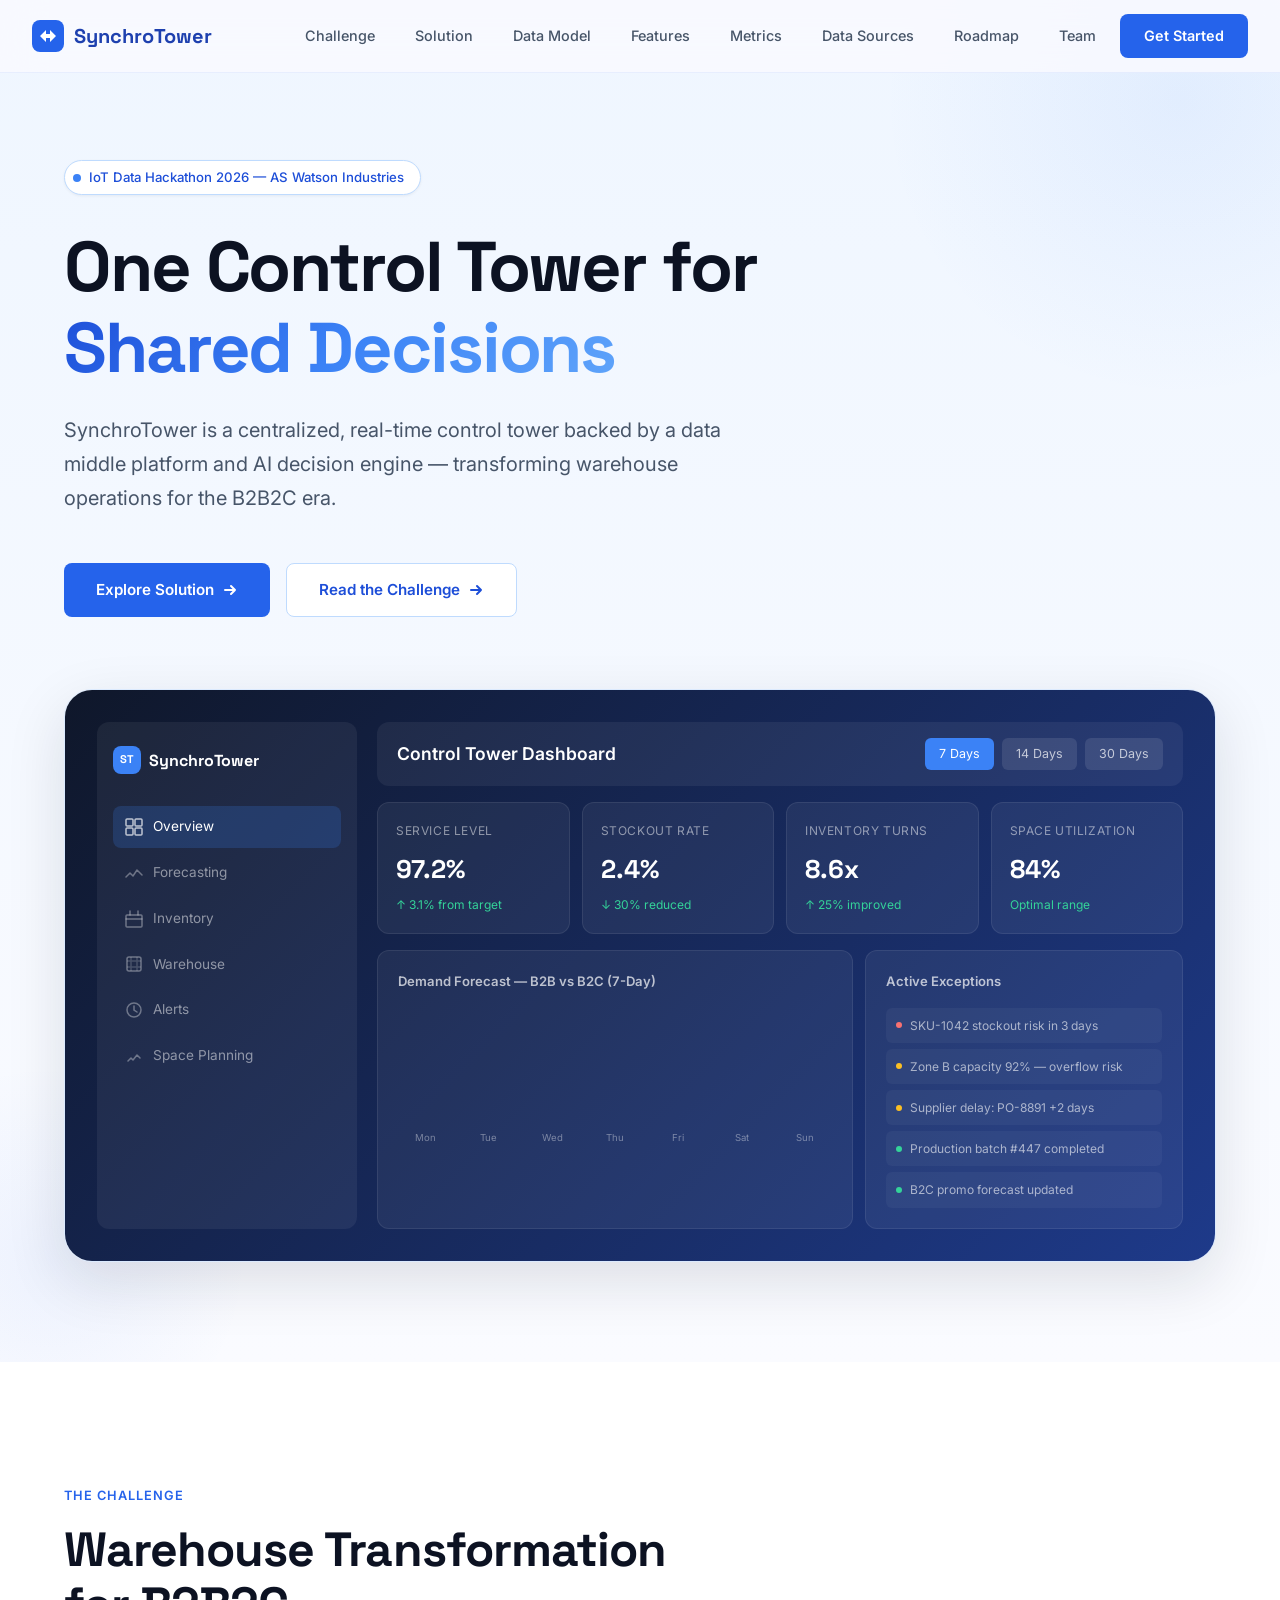
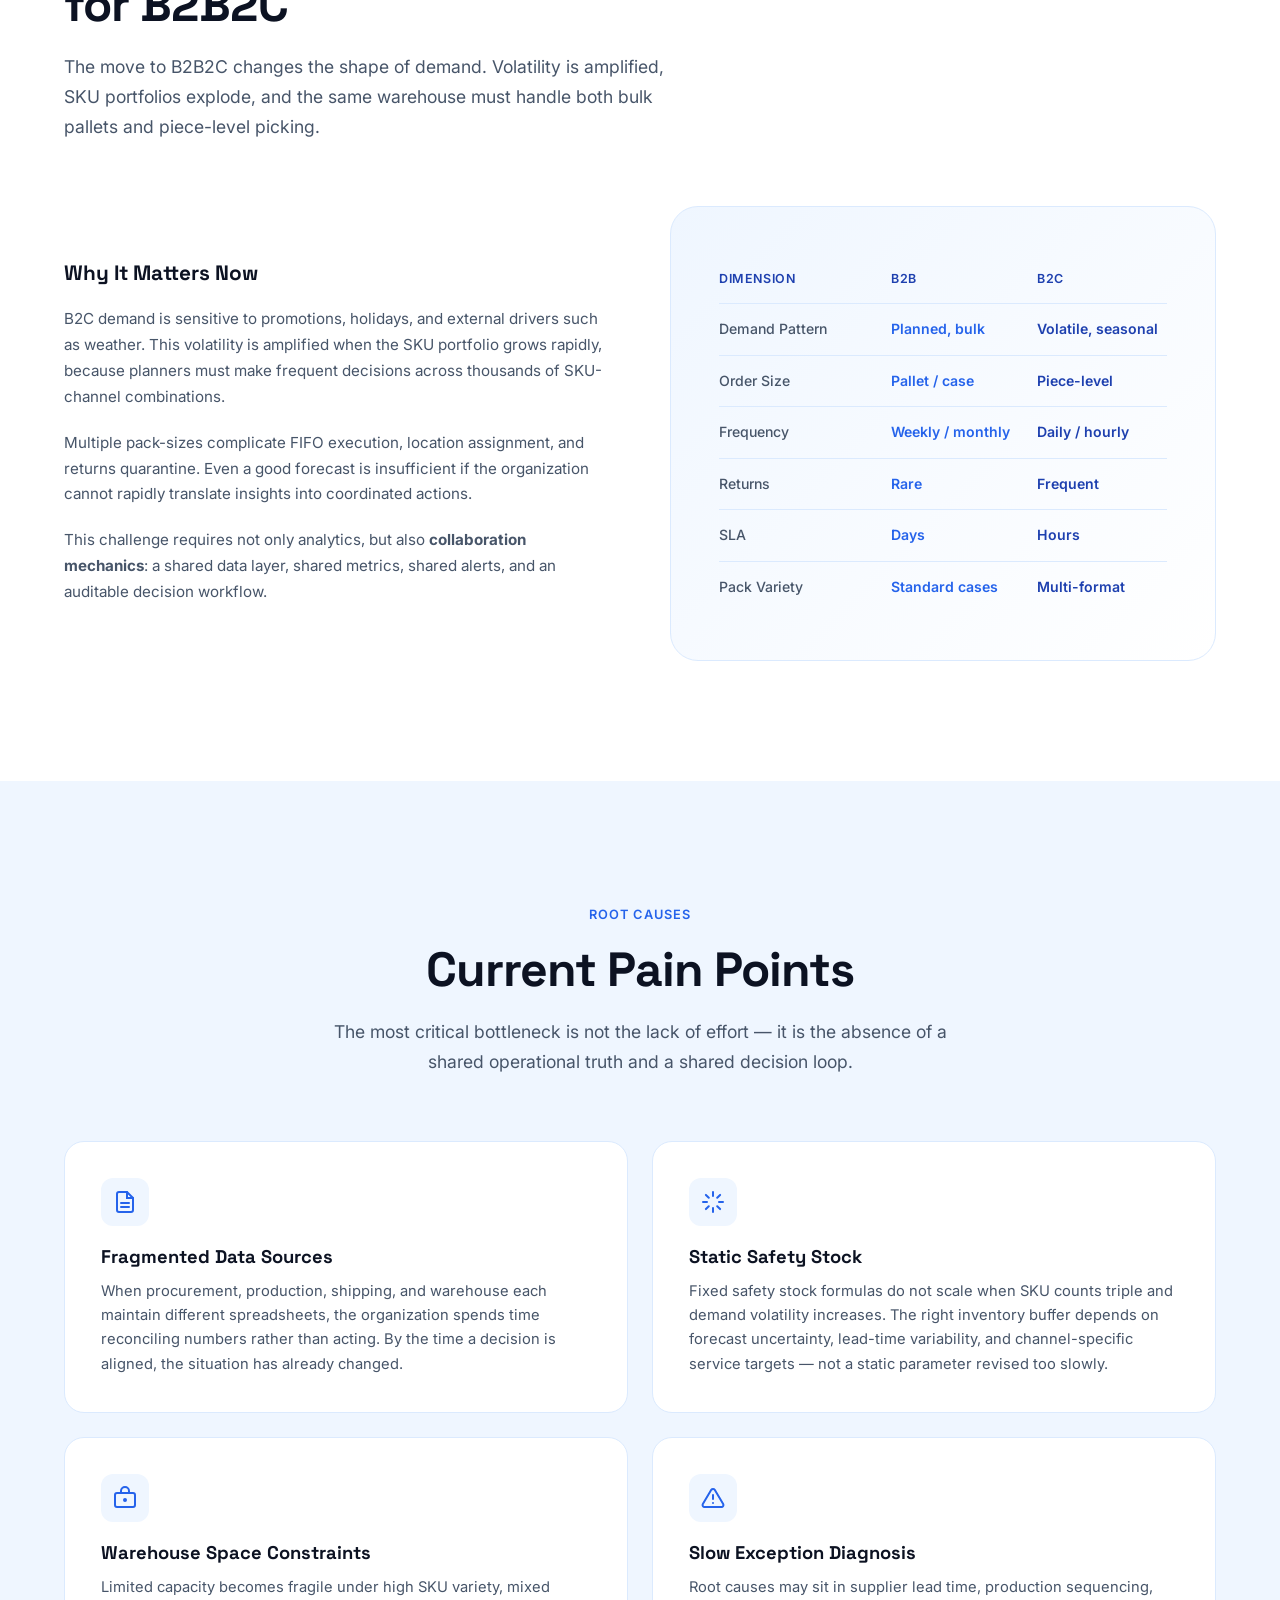
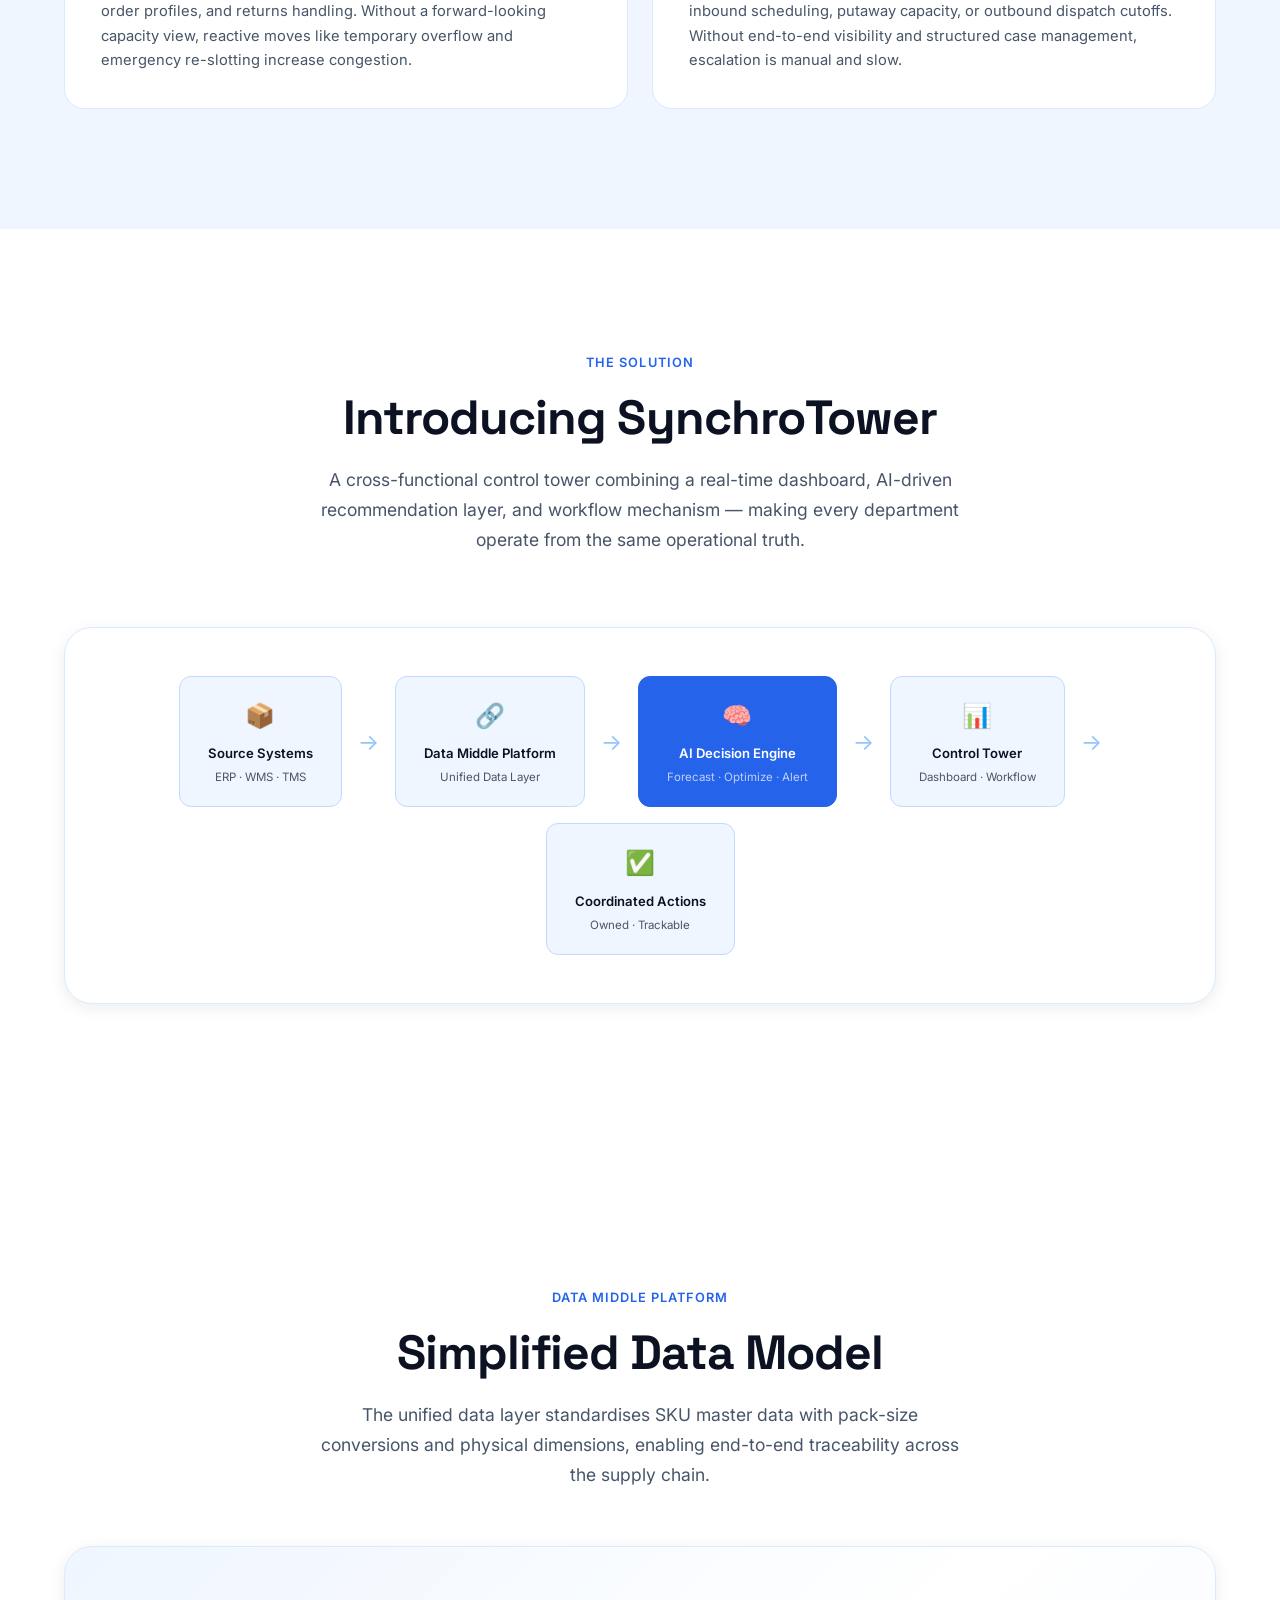
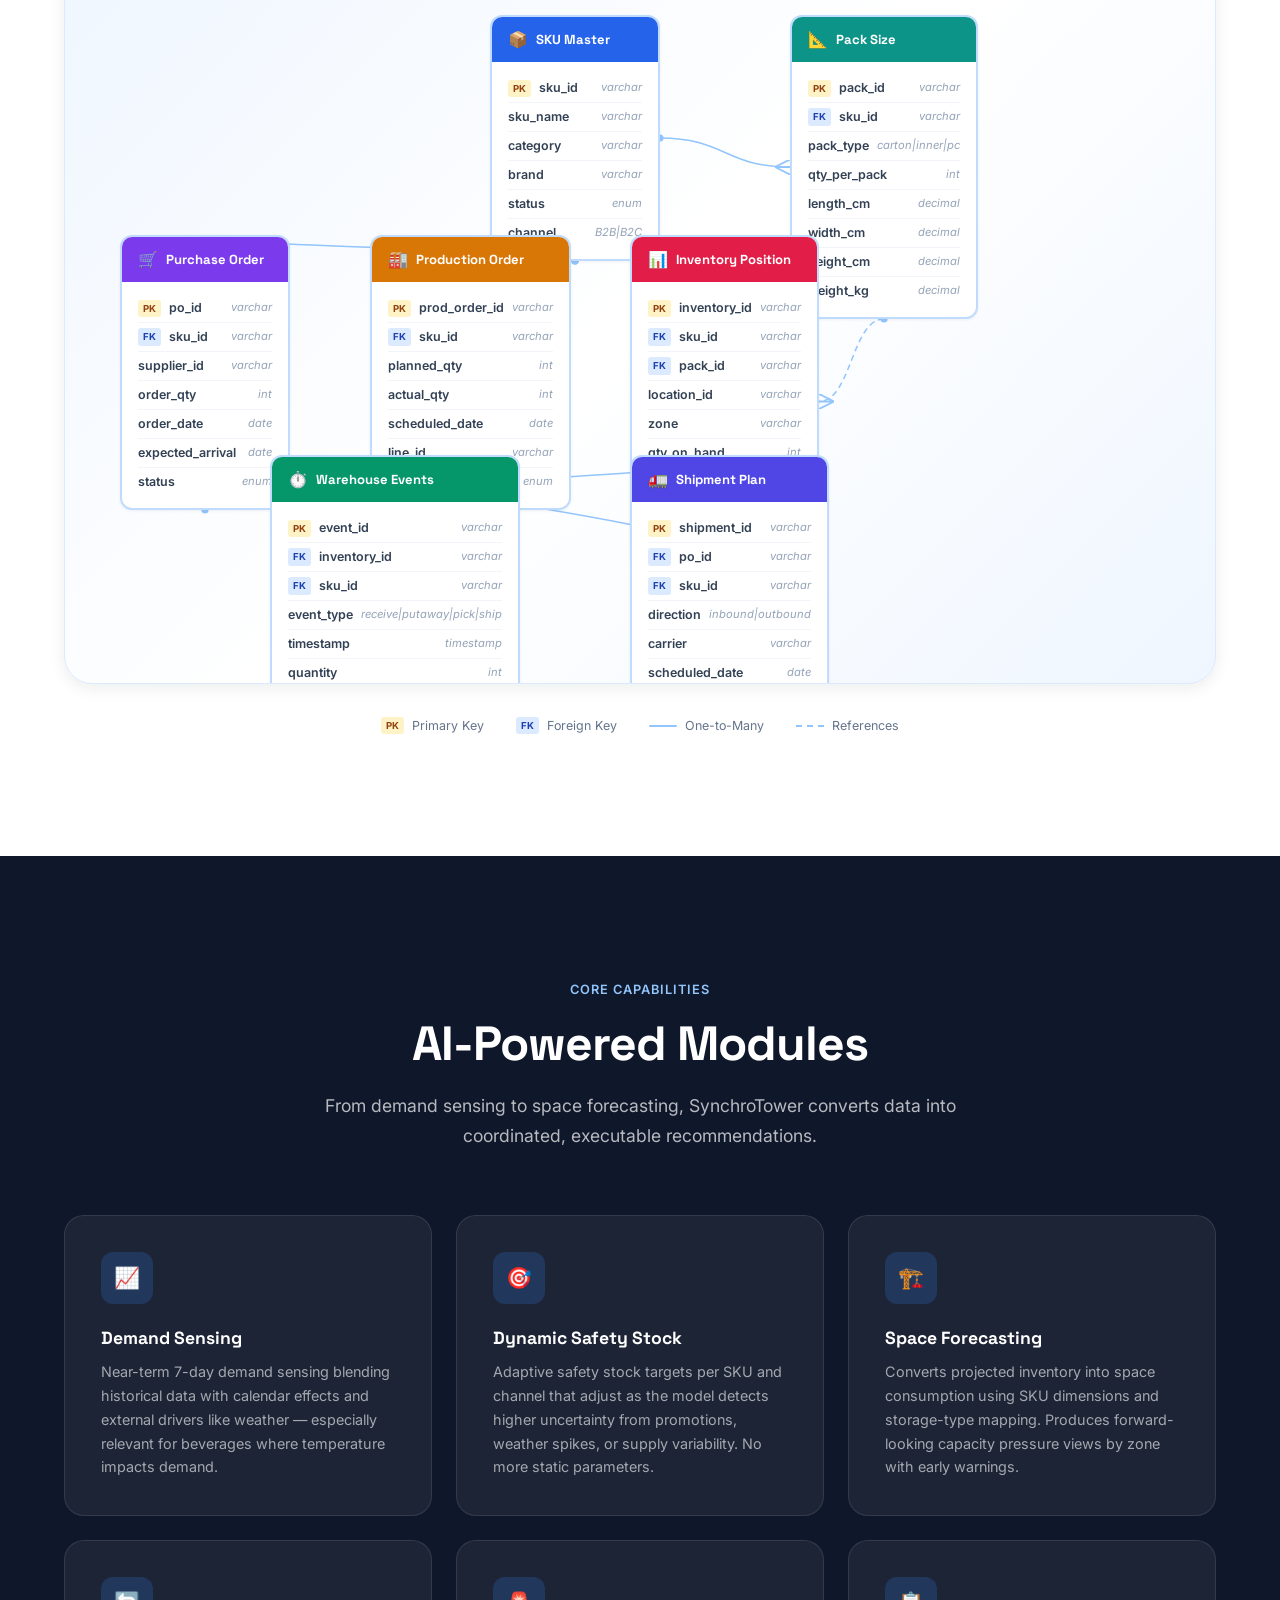
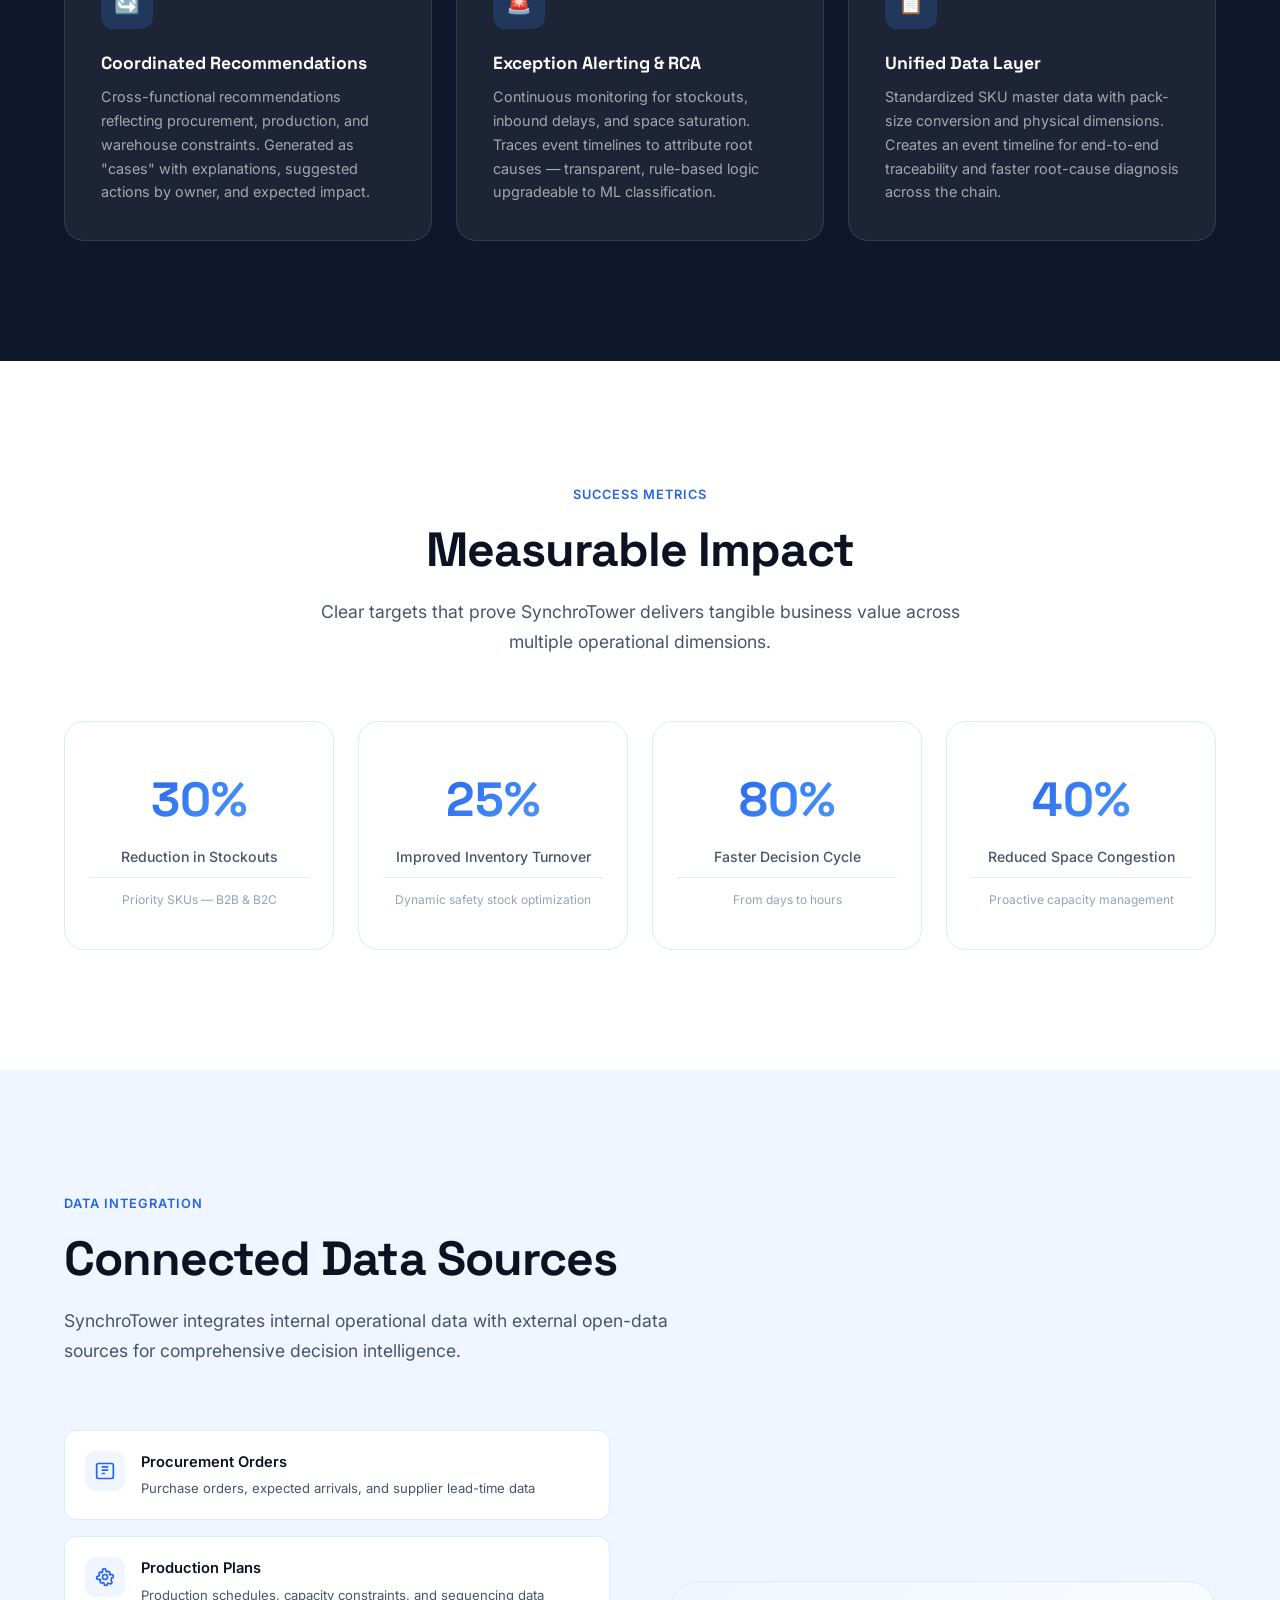
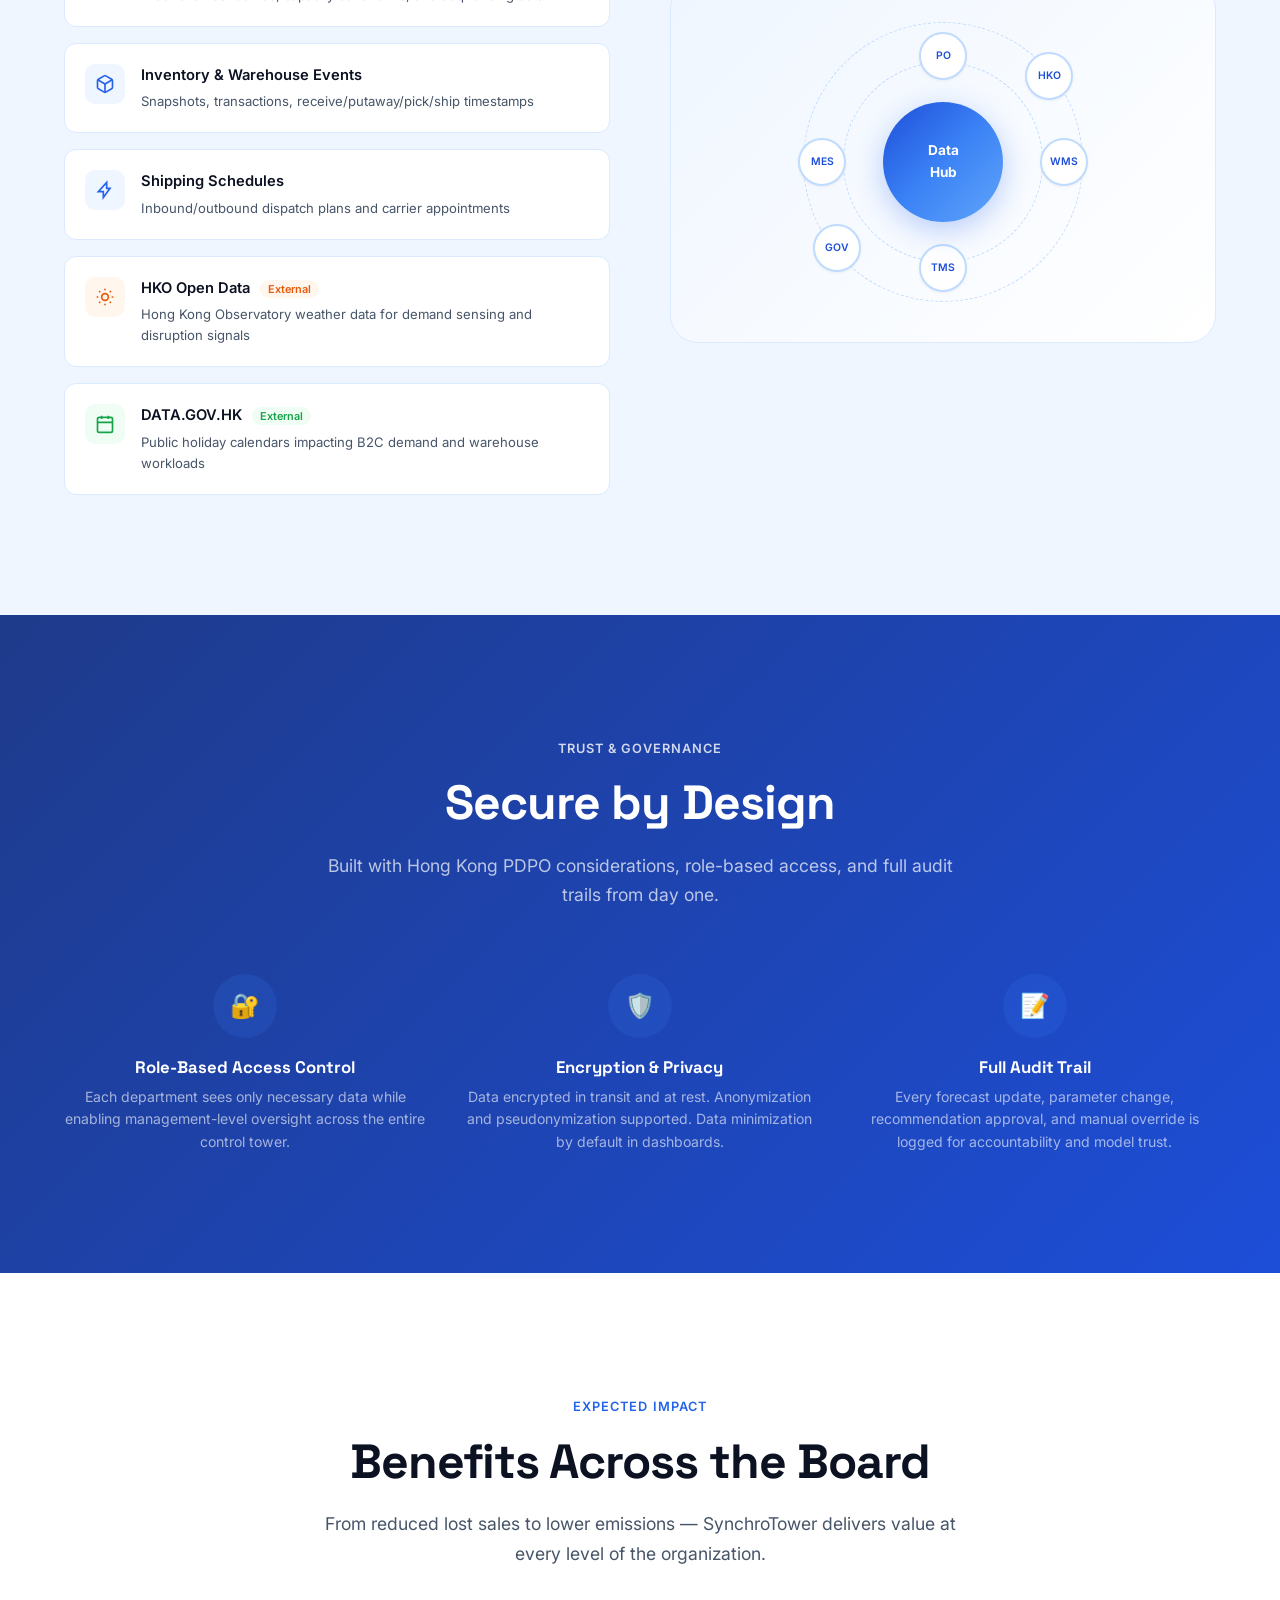
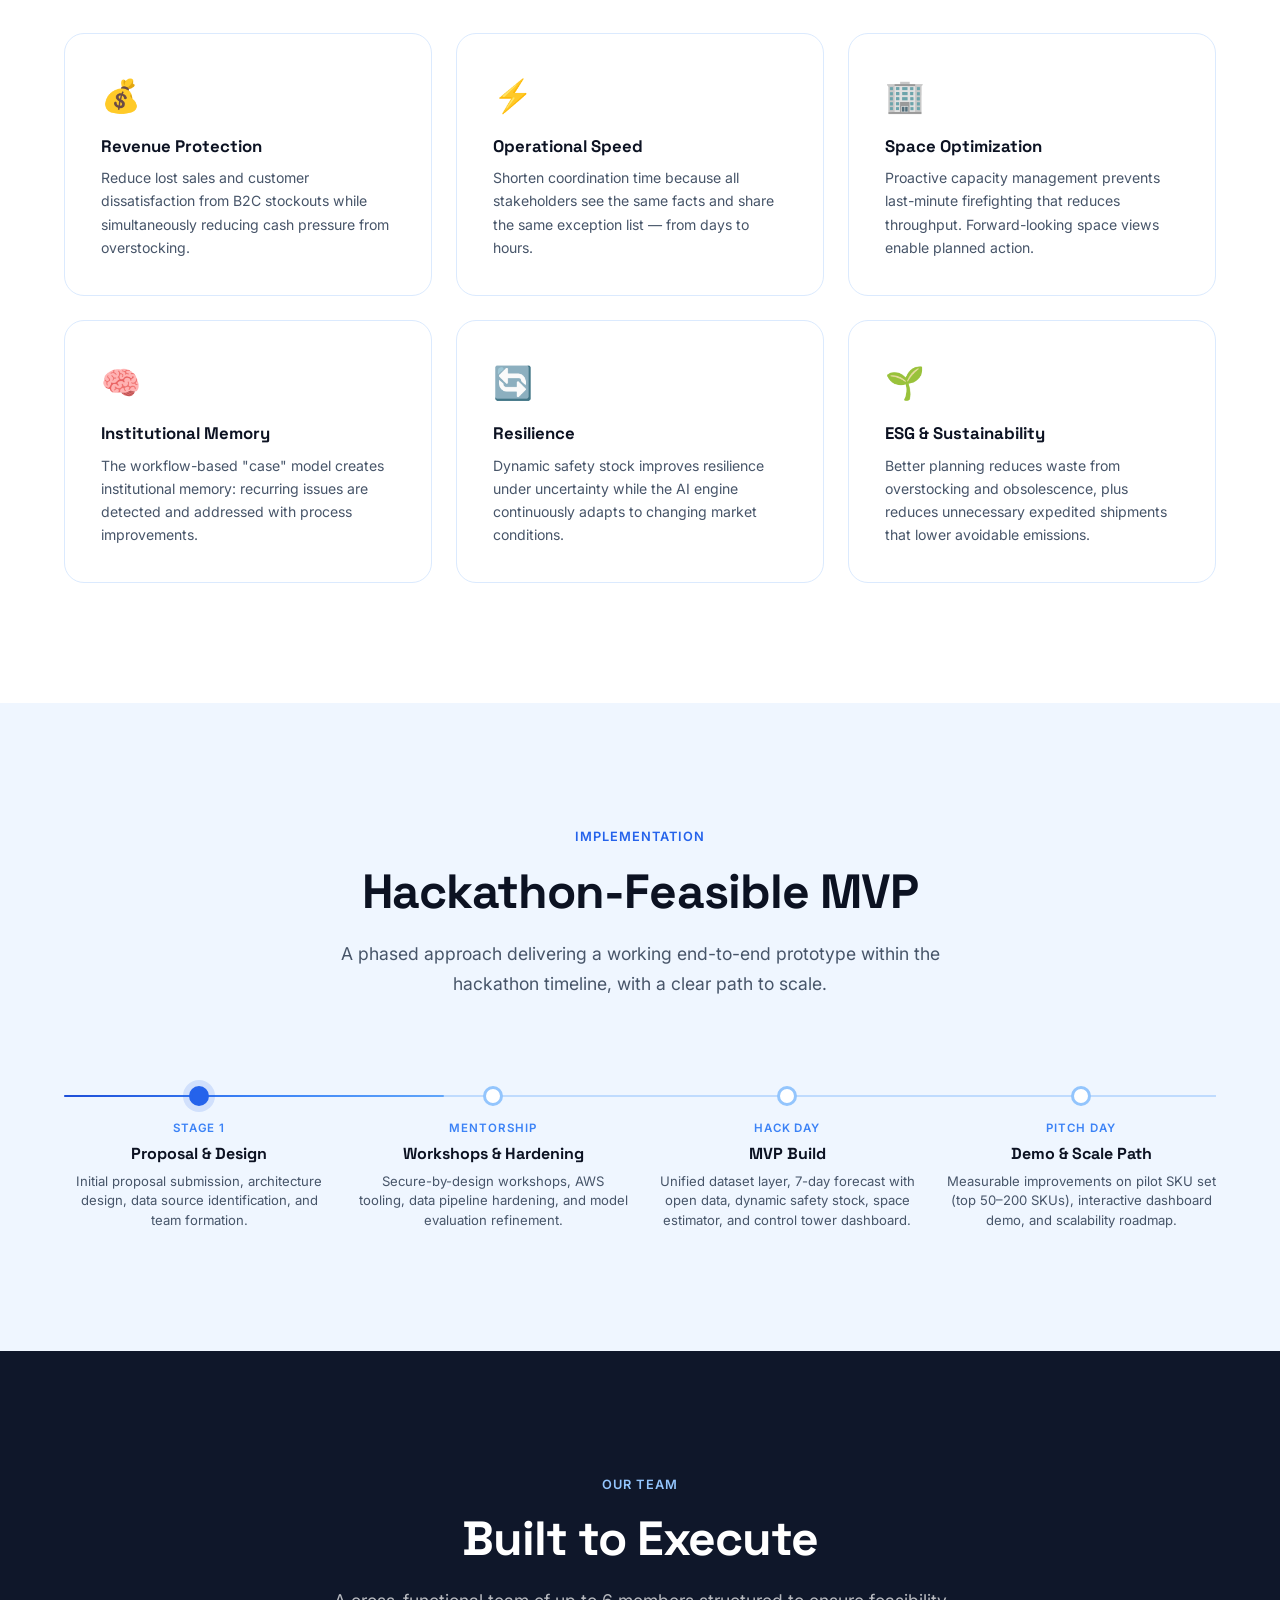
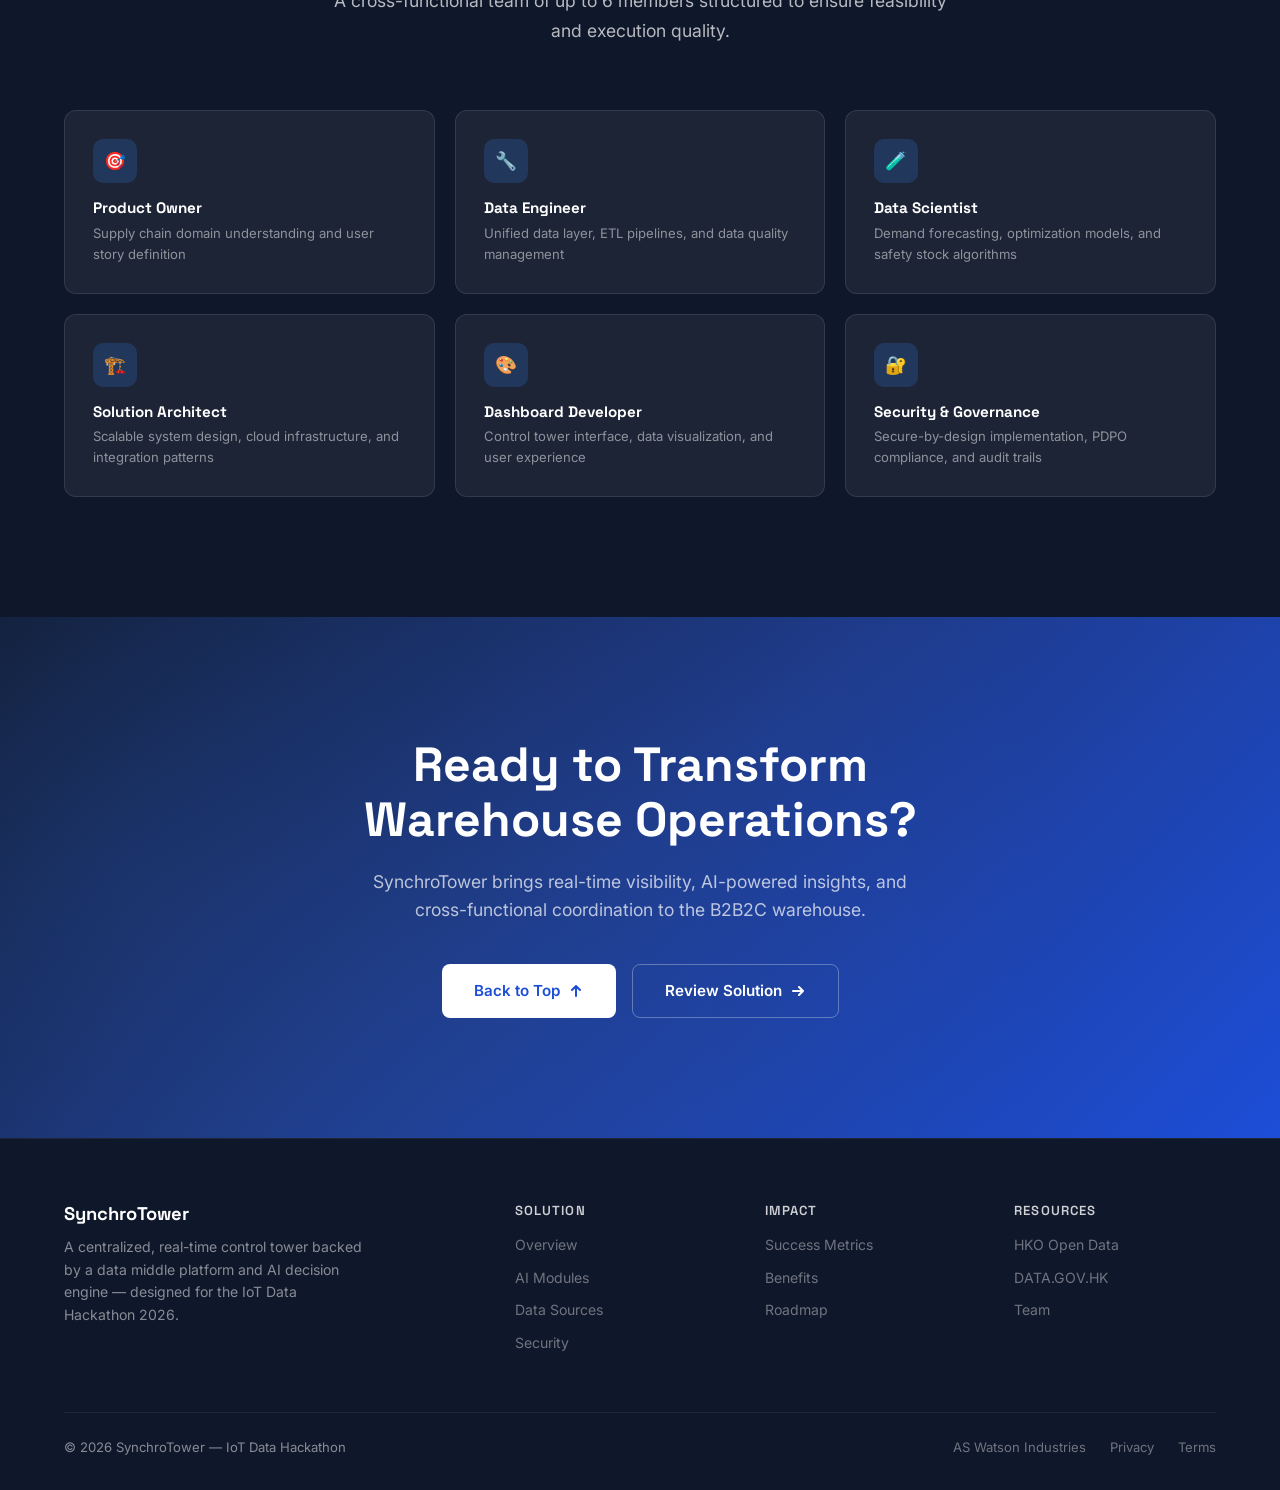
==== index.html @ d6e02dc0 "first commit" ====
<!DOCTYPE html>
<html lang="en">
<head>
  <meta charset="UTF-8">
  <meta name="viewport" content="width=device-width, initial-scale=1.0">
  <title>SynchroTower — Cross-Functional Smart Control Tower</title>
  <link rel="preconnect" href="https://fonts.googleapis.com">
  <link rel="preconnect" href="https://fonts.gstatic.com" crossorigin>
  <link href="https://fonts.googleapis.com/css2?family=Inter:wght@300;400;500;600;700;800&family=Space+Grotesk:wght@400;500;600;700&display=swap" rel="stylesheet">
  <style>
    /* ===== RESET & BASE ===== */
    *, *::before, *::after { margin: 0; padding: 0; box-sizing: border-box; }
    
    :root {
      --blue-50: #eff6ff;
      --blue-100: #dbeafe;
      --blue-200: #bfdbfe;
      --blue-300: #93c5fd;
      --blue-400: #60a5fa;
      --blue-500: #3b82f6;
      --blue-600: #2563eb;
      --blue-700: #1d4ed8;
      --blue-800: #1e40af;
      --blue-900: #1e3a8a;
      --blue-950: #0f1d3d;
      --slate-50: #f8fafc;
      --slate-100: #f1f5f9;
      --slate-200: #e2e8f0;
      --slate-300: #cbd5e1;
      --slate-400: #94a3b8;
      --slate-500: #64748b;
      --slate-600: #475569;
      --slate-700: #334155;
      --slate-800: #1e293b;
      --slate-900: #0f172a;
      --white: #ffffff;
      --bg-primary: #fafbff;
      --text-primary: #0c1222;
      --text-secondary: #475569;
      --gradient-blue: linear-gradient(135deg, #1d4ed8, #3b82f6, #60a5fa);
      --gradient-dark: linear-gradient(135deg, #0f172a, #1e3a8a);
      --radius-sm: 8px;
      --radius-md: 12px;
      --radius-lg: 20px;
      --radius-xl: 28px;
      --shadow-sm: 0 1px 3px rgba(15, 23, 42, 0.06);
      --shadow-md: 0 4px 16px rgba(15, 23, 42, 0.08);
      --shadow-lg: 0 12px 40px rgba(15, 23, 42, 0.1);
      --shadow-xl: 0 20px 60px rgba(15, 23, 42, 0.12);
      --shadow-blue: 0 8px 30px rgba(37, 99, 235, 0.15);
    }

    html { scroll-behavior: smooth; font-size: 16px; }
    body {
      font-family: 'Inter', -apple-system, BlinkMacSystemFont, sans-serif;
      background: var(--bg-primary);
      color: var(--text-primary);
      line-height: 1.6;
      overflow-x: hidden;
      -webkit-font-smoothing: antialiased;
    }

    h1, h2, h3, h4, h5 { font-family: 'Space Grotesk', 'Inter', sans-serif; line-height: 1.15; }
    a { text-decoration: none; color: inherit; }
    img { max-width: 100%; display: block; }

    .container { max-width: 1200px; margin: 0 auto; padding: 0 24px; }
    .container-wide { max-width: 1400px; margin: 0 auto; padding: 0 24px; }

    /* ===== NAVBAR ===== */
    .navbar {
      position: fixed; top: 0; left: 0; right: 0; z-index: 1000;
      background: rgba(250, 251, 255, 0.8);
      backdrop-filter: blur(20px);
      -webkit-backdrop-filter: blur(20px);
      border-bottom: 1px solid rgba(37, 99, 235, 0.08);
      transition: all 0.3s ease;
    }
    .navbar.scrolled {
      background: rgba(250, 251, 255, 0.95);
      box-shadow: 0 1px 12px rgba(15, 23, 42, 0.06);
    }
    .navbar-inner {
      display: flex; align-items: center; justify-content: space-between;
      height: 72px; max-width: 1400px; margin: 0 auto; padding: 0 32px;
    }
    .nav-logo {
      display: flex; align-items: center; gap: 10px;
      font-family: 'Space Grotesk', sans-serif; font-weight: 700; font-size: 1.25rem;
      color: var(--blue-800);
    }
    .nav-logo svg { width: 32px; height: 32px; }
    .nav-links { display: flex; gap: 8px; align-items: center; }
    .nav-links a {
      padding: 8px 16px; border-radius: var(--radius-sm);
      font-size: 0.9rem; font-weight: 500; color: var(--slate-600);
      transition: all 0.2s ease;
    }
    .nav-links a:hover { color: var(--blue-700); background: var(--blue-50); }
    .nav-cta {
      background: var(--blue-600) !important; color: var(--white) !important;
      padding: 10px 24px !important; border-radius: var(--radius-sm) !important;
      font-weight: 600 !important; transition: all 0.2s ease !important;
    }
    .nav-cta:hover { background: var(--blue-700) !important; transform: translateY(-1px); box-shadow: var(--shadow-blue); }

    .mobile-menu-btn { display: none; background: none; border: none; cursor: pointer; padding: 8px; }
    .mobile-menu-btn span { display: block; width: 24px; height: 2px; background: var(--slate-700); margin: 5px 0; transition: all 0.3s; border-radius: 2px; }

    /* ===== HERO ===== */
    .hero {
      padding: 160px 0 100px;
      position: relative;
      overflow: hidden;
      background: linear-gradient(180deg, var(--blue-50) 0%, var(--bg-primary) 100%);
    }
    .hero::before {
      content: '';
      position: absolute; top: -200px; right: -200px;
      width: 600px; height: 600px;
      background: radial-gradient(circle, rgba(59, 130, 246, 0.08) 0%, transparent 70%);
      border-radius: 50%;
    }
    .hero::after {
      content: '';
      position: absolute; bottom: -100px; left: -150px;
      width: 400px; height: 400px;
      background: radial-gradient(circle, rgba(37, 99, 235, 0.06) 0%, transparent 70%);
      border-radius: 50%;
    }
    .hero .container { position: relative; z-index: 1; }
    .hero-badge {
      display: inline-flex; align-items: center; gap: 8px;
      background: var(--white); border: 1px solid var(--blue-200);
      padding: 6px 16px 6px 8px; border-radius: 100px;
      font-size: 0.825rem; font-weight: 500; color: var(--blue-700);
      margin-bottom: 32px;
      box-shadow: var(--shadow-sm);
    }
    .hero-badge-dot {
      width: 8px; height: 8px; border-radius: 50%; background: var(--blue-500);
      animation: pulse-dot 2s ease-in-out infinite;
    }
    @keyframes pulse-dot {
      0%, 100% { opacity: 1; transform: scale(1); }
      50% { opacity: 0.6; transform: scale(1.3); }
    }
    .hero h1 {
      font-size: clamp(2.8rem, 5.5vw, 4.5rem);
      font-weight: 800; letter-spacing: -0.03em;
      color: var(--text-primary);
      max-width: 900px;
      margin-bottom: 24px;
    }
    .hero h1 .gradient-text {
      background: var(--gradient-blue);
      -webkit-background-clip: text; -webkit-text-fill-color: transparent;
      background-clip: text;
    }
    .hero-subtitle {
      font-size: clamp(1.05rem, 1.8vw, 1.25rem);
      color: var(--text-secondary);
      max-width: 680px; line-height: 1.7;
      margin-bottom: 48px;
    }
    .hero-actions { display: flex; gap: 16px; flex-wrap: wrap; }
    .btn-primary {
      display: inline-flex; align-items: center; gap: 8px;
      background: var(--blue-600); color: var(--white);
      padding: 14px 32px; border-radius: var(--radius-sm);
      font-size: 0.95rem; font-weight: 600; border: none; cursor: pointer;
      transition: all 0.2s ease;
    }
    .btn-primary:hover { background: var(--blue-700); transform: translateY(-2px); box-shadow: var(--shadow-blue); }
    .btn-secondary {
      display: inline-flex; align-items: center; gap: 8px;
      background: var(--white); color: var(--blue-700);
      padding: 14px 32px; border-radius: var(--radius-sm);
      font-size: 0.95rem; font-weight: 600; border: 1px solid var(--blue-200);
      cursor: pointer; transition: all 0.2s ease;
    }
    .btn-secondary:hover { background: var(--blue-50); border-color: var(--blue-300); transform: translateY(-2px); }
    .btn-arrow { transition: transform 0.2s; }
    .btn-primary:hover .btn-arrow, .btn-secondary:hover .btn-arrow { transform: translateX(3px); }

    /* ===== HERO VISUAL ===== */
    .hero-visual {
      margin-top: 72px;
      background: var(--white);
      border: 1px solid var(--blue-100);
      border-radius: var(--radius-xl);
      box-shadow: var(--shadow-xl);
      overflow: hidden;
      position: relative;
    }
    .dashboard-mockup {
      background: linear-gradient(135deg, #0f172a 0%, #1e3a8a 100%);
      padding: 32px;
      min-height: 480px;
      display: grid;
      grid-template-columns: 260px 1fr;
      gap: 20px;
    }
    .dash-sidebar {
      background: rgba(255,255,255,0.06);
      border-radius: var(--radius-md);
      padding: 24px 16px;
    }
    .dash-sidebar-logo {
      color: var(--white); font-family: 'Space Grotesk', sans-serif;
      font-weight: 700; font-size: 1rem; margin-bottom: 32px;
      display: flex; align-items: center; gap: 8px;
    }
    .dash-sidebar-logo span { width: 28px; height: 28px; background: var(--blue-500); border-radius: 8px; display: flex; align-items: center; justify-content: center; font-size: 0.7rem; }
    .dash-nav-item {
      display: flex; align-items: center; gap: 10px; padding: 10px 12px;
      border-radius: 8px; color: rgba(255,255,255,0.5); font-size: 0.85rem;
      margin-bottom: 4px; transition: all 0.2s;
    }
    .dash-nav-item.active { background: rgba(59, 130, 246, 0.2); color: var(--white); }
    .dash-nav-item svg { width: 18px; height: 18px; opacity: 0.7; }
    .dash-main { display: flex; flex-direction: column; gap: 16px; }
    .dash-topbar {
      display: flex; justify-content: space-between; align-items: center;
      padding: 16px 20px; background: rgba(255,255,255,0.06);
      border-radius: var(--radius-md);
    }
    .dash-topbar-title { color: var(--white); font-weight: 600; font-size: 1.1rem; }
    .dash-topbar-filters { display: flex; gap: 8px; }
    .dash-filter {
      background: rgba(255,255,255,0.1); color: rgba(255,255,255,0.7);
      padding: 6px 14px; border-radius: 6px; font-size: 0.78rem; border: none;
    }
    .dash-filter.active { background: var(--blue-500); color: white; }
    .dash-cards { display: grid; grid-template-columns: repeat(4, 1fr); gap: 12px; }
    .dash-kpi-card {
      background: rgba(255,255,255,0.06);
      border-radius: var(--radius-md); padding: 18px;
      border: 1px solid rgba(255,255,255,0.08);
    }
    .dash-kpi-label { color: rgba(255,255,255,0.5); font-size: 0.75rem; text-transform: uppercase; letter-spacing: 0.05em; margin-bottom: 8px; }
    .dash-kpi-value { color: var(--white); font-size: 1.6rem; font-weight: 700; font-family: 'Space Grotesk', sans-serif; }
    .dash-kpi-change { font-size: 0.75rem; margin-top: 6px; }
    .dash-kpi-change.positive { color: #34d399; }
    .dash-kpi-change.negative { color: #f87171; }
    .dash-charts { display: grid; grid-template-columns: 1.5fr 1fr; gap: 12px; flex: 1; }
    .dash-chart-card {
      background: rgba(255,255,255,0.06);
      border-radius: var(--radius-md); padding: 20px;
      border: 1px solid rgba(255,255,255,0.08);
    }
    .dash-chart-title { color: rgba(255,255,255,0.7); font-size: 0.82rem; font-weight: 600; margin-bottom: 16px; }
    .chart-bars { display: flex; align-items: flex-end; gap: 8px; height: 120px; }
    .chart-bar {
      flex: 1; border-radius: 4px 4px 0 0;
      transition: height 0.6s ease;
    }
    .chart-bar.b2b { background: var(--blue-400); }
    .chart-bar.b2c { background: var(--blue-600); }
    .chart-line-container { height: 120px; position: relative; }
    .chart-line {
      position: absolute; bottom: 0; left: 0; right: 0;
      height: 100%;
    }
    .alert-list { display: flex; flex-direction: column; gap: 6px; margin-top: 8px; }
    .alert-item {
      display: flex; align-items: center; gap: 8px;
      padding: 8px 10px; border-radius: 6px; font-size: 0.75rem;
      background: rgba(255,255,255,0.04);
    }
    .alert-dot { width: 6px; height: 6px; border-radius: 50%; flex-shrink: 0; }
    .alert-dot.red { background: #f87171; }
    .alert-dot.yellow { background: #fbbf24; }
    .alert-dot.green { background: #34d399; }
    .alert-text { color: rgba(255,255,255,0.6); }

    /* ===== SECTION STYLES ===== */
    .section { padding: 120px 0; }
    .section-dark {
      background: var(--slate-900);
      color: var(--white);
    }
    .section-blue {
      background: linear-gradient(135deg, #1e3a8a 0%, #1d4ed8 100%);
      color: var(--white);
    }
    .section-light { background: var(--white); }
    .section-alt { background: var(--blue-50); }

    .section-label {
      display: inline-flex; align-items: center; gap: 8px;
      font-size: 0.8rem; font-weight: 600; text-transform: uppercase;
      letter-spacing: 0.08em; color: var(--blue-600); margin-bottom: 16px;
    }
    .section-label-dark { color: var(--blue-300); }
    .section-title {
      font-size: clamp(2rem, 4vw, 3rem);
      font-weight: 700; letter-spacing: -0.02em;
      margin-bottom: 20px;
    }
    .section-subtitle {
      font-size: 1.1rem; color: var(--text-secondary);
      max-width: 640px; line-height: 1.7;
    }
    .section-subtitle-light { color: rgba(255,255,255,0.7); }

    /* ===== CHALLENGE SECTION ===== */
    .challenge-grid {
      display: grid; grid-template-columns: 1fr 1fr;
      gap: 60px; align-items: center; margin-top: 64px;
    }
    .challenge-visual {
      position: relative;
      background: linear-gradient(135deg, var(--blue-50), var(--white));
      border-radius: var(--radius-xl);
      padding: 48px;
      border: 1px solid var(--blue-100);
    }
    .comparison-table { width: 100%; }
    .comparison-row {
      display: grid; grid-template-columns: 1.2fr 1fr 1fr;
      gap: 16px; padding: 14px 0;
      border-bottom: 1px solid var(--blue-100);
      font-size: 0.88rem;
    }
    .comparison-row:last-child { border-bottom: none; }
    .comparison-header { font-weight: 600; color: var(--blue-800); font-size: 0.78rem; text-transform: uppercase; letter-spacing: 0.05em; }
    .comparison-label { color: var(--text-secondary); font-weight: 500; }
    .comparison-b2b { color: var(--blue-600); font-weight: 600; }
    .comparison-b2c { color: var(--blue-800); font-weight: 600; }

    /* ===== PAIN POINTS ===== */
    .pain-grid {
      display: grid; grid-template-columns: repeat(2, 1fr);
      gap: 24px; margin-top: 64px;
    }
    .pain-card {
      background: var(--white);
      border: 1px solid var(--blue-100);
      border-radius: var(--radius-lg);
      padding: 36px;
      transition: all 0.3s ease;
      position: relative;
      overflow: hidden;
    }
    .pain-card::before {
      content: '';
      position: absolute; top: 0; left: 0; right: 0; height: 3px;
      background: var(--gradient-blue); opacity: 0;
      transition: opacity 0.3s;
    }
    .pain-card:hover { transform: translateY(-4px); box-shadow: var(--shadow-lg); }
    .pain-card:hover::before { opacity: 1; }
    .pain-icon {
      width: 48px; height: 48px; border-radius: var(--radius-md);
      background: var(--blue-50); display: flex; align-items: center; justify-content: center;
      margin-bottom: 20px; color: var(--blue-600);
    }
    .pain-card h3 { font-size: 1.15rem; font-weight: 700; margin-bottom: 12px; }
    .pain-card p { color: var(--text-secondary); font-size: 0.92rem; line-height: 1.65; }

    /* ===== SOLUTION SECTION ===== */
    .solution-header { text-align: center; max-width: 720px; margin: 0 auto 72px; }
    .solution-header .section-subtitle { margin: 0 auto; }

    .solution-architecture {
      background: var(--white);
      border: 1px solid var(--blue-100);
      border-radius: var(--radius-xl);
      padding: 48px;
      box-shadow: var(--shadow-md);
      margin-bottom: 80px;
    }
    .arch-flow {
      display: flex; align-items: center; justify-content: center; gap: 16px;
      flex-wrap: wrap;
    }
    .arch-node {
      background: var(--blue-50);
      border: 1px solid var(--blue-200);
      border-radius: var(--radius-md);
      padding: 20px 28px; text-align: center;
      min-width: 160px;
      transition: all 0.3s;
    }
    .arch-node:hover { background: var(--blue-100); transform: translateY(-2px); box-shadow: var(--shadow-sm); }
    .arch-node.highlight {
      background: var(--blue-600); border-color: var(--blue-600);
      color: var(--white);
    }
    .arch-node-icon { font-size: 1.5rem; margin-bottom: 8px; }
    .arch-node-label { font-size: 0.82rem; font-weight: 600; }
    .arch-node-sub { font-size: 0.72rem; opacity: 0.7; margin-top: 4px; }
    .arch-arrow { color: var(--blue-300); font-size: 1.4rem; }

    /* ===== FEATURES GRID ===== */
    .features-grid {
      display: grid; grid-template-columns: repeat(3, 1fr);
      gap: 24px;
    }
    .feature-card {
      background: rgba(255,255,255,0.06);
      border: 1px solid rgba(255,255,255,0.1);
      border-radius: var(--radius-lg);
      padding: 36px;
      transition: all 0.3s ease;
    }
    .feature-card:hover { background: rgba(255,255,255,0.1); transform: translateY(-4px); }
    .feature-icon {
      width: 52px; height: 52px; border-radius: var(--radius-md);
      background: rgba(59, 130, 246, 0.2);
      display: flex; align-items: center; justify-content: center;
      margin-bottom: 24px; font-size: 1.3rem;
    }
    .feature-card h3 { font-size: 1.1rem; font-weight: 700; margin-bottom: 12px; color: var(--white); }
    .feature-card p { color: rgba(255,255,255,0.6); font-size: 0.9rem; line-height: 1.65; }

    /* ===== KPI SECTION ===== */
    .kpi-grid {
      display: grid; grid-template-columns: repeat(4, 1fr);
      gap: 24px; margin-top: 64px;
    }
    .kpi-card {
      text-align: center;
      padding: 40px 24px;
      background: var(--white);
      border: 1px solid var(--blue-100);
      border-radius: var(--radius-lg);
      transition: all 0.3s;
    }
    .kpi-card:hover { transform: translateY(-4px); box-shadow: var(--shadow-lg); }
    .kpi-number {
      font-family: 'Space Grotesk', sans-serif;
      font-size: 3rem; font-weight: 800;
      background: var(--gradient-blue);
      -webkit-background-clip: text; -webkit-text-fill-color: transparent;
      background-clip: text;
      margin-bottom: 8px;
    }
    .kpi-label { font-size: 0.88rem; color: var(--text-secondary); font-weight: 500; }
    .kpi-baseline {
      font-size: 0.75rem; color: var(--slate-400); margin-top: 8px;
      padding-top: 12px; border-top: 1px solid var(--blue-100);
    }

    /* ===== DATA SOURCES ===== */
    .data-grid {
      display: grid; grid-template-columns: 1fr 1fr;
      gap: 60px; align-items: center; margin-top: 64px;
    }
    .data-sources-list { display: flex; flex-direction: column; gap: 16px; }
    .data-source-item {
      display: flex; align-items: flex-start; gap: 16px;
      padding: 20px; background: var(--white);
      border: 1px solid var(--blue-100); border-radius: var(--radius-md);
      transition: all 0.3s;
    }
    .data-source-item:hover { box-shadow: var(--shadow-md); transform: translateX(4px); }
    .data-source-icon {
      width: 40px; height: 40px; border-radius: 10px;
      background: var(--blue-50);
      display: flex; align-items: center; justify-content: center;
      color: var(--blue-600); flex-shrink: 0;
    }
    .data-source-title { font-weight: 600; font-size: 0.92rem; margin-bottom: 4px; }
    .data-source-desc { font-size: 0.82rem; color: var(--text-secondary); }

    .data-visual {
      background: linear-gradient(135deg, var(--blue-50), var(--white));
      border: 1px solid var(--blue-100);
      border-radius: var(--radius-xl);
      padding: 40px;
      position: relative;
    }
    .data-hub-center {
      width: 120px; height: 120px; border-radius: 50%;
      background: var(--gradient-blue);
      display: flex; align-items: center; justify-content: center;
      margin: 0 auto; position: relative; z-index: 2;
      box-shadow: 0 8px 30px rgba(37, 99, 235, 0.3);
    }
    .data-hub-label { color: white; font-weight: 700; font-size: 0.85rem; text-align: center; }
    .data-orbits {
      position: relative; width: 280px; height: 280px;
      margin: 0 auto;
    }
    .data-orbit {
      position: absolute; border: 1px dashed var(--blue-200);
      border-radius: 50%; 
    }
    .data-orbit-1 { width: 200px; height: 200px; top: 40px; left: 40px; }
    .data-orbit-2 { width: 280px; height: 280px; top: 0; left: 0; }
    .orbit-node {
      position: absolute; width: 48px; height: 48px; border-radius: 50%;
      background: var(--white); border: 2px solid var(--blue-200);
      display: flex; align-items: center; justify-content: center;
      font-size: 0.65rem; font-weight: 600; color: var(--blue-700);
      box-shadow: var(--shadow-sm);
    }

    /* ===== SECURITY ===== */
    .security-features {
      display: grid; grid-template-columns: repeat(3, 1fr);
      gap: 32px; margin-top: 64px;
    }
    .security-item { text-align: center; }
    .security-icon {
      width: 64px; height: 64px; border-radius: 50%;
      background: rgba(59, 130, 246, 0.15);
      display: flex; align-items: center; justify-content: center;
      margin: 0 auto 20px; font-size: 1.5rem;
    }
    .security-item h3 { font-size: 1.05rem; font-weight: 700; margin-bottom: 8px; color: var(--white); }
    .security-item p { color: rgba(255,255,255,0.6); font-size: 0.88rem; line-height: 1.6; }

    /* ===== BENEFITS ===== */
    .benefits-grid {
      display: grid; grid-template-columns: repeat(3, 1fr);
      gap: 24px; margin-top: 64px;
    }
    .benefit-card {
      background: var(--white);
      border: 1px solid var(--blue-100);
      border-radius: var(--radius-lg);
      padding: 36px;
      transition: all 0.3s;
    }
    .benefit-card:hover { transform: translateY(-4px); box-shadow: var(--shadow-lg); }
    .benefit-emoji { font-size: 2rem; margin-bottom: 16px; }
    .benefit-card h3 { font-size: 1.05rem; font-weight: 700; margin-bottom: 10px; }
    .benefit-card p { color: var(--text-secondary); font-size: 0.88rem; line-height: 1.65; }

    /* ===== TIMELINE ===== */
    .timeline-container { margin-top: 64px; position: relative; }
    .timeline-line {
      position: absolute; top: 32px; left: 0; right: 0; height: 2px;
      background: var(--blue-200);
    }
    .timeline-line-fill {
      height: 100%; width: 33%;
      background: var(--gradient-blue);
      border-radius: 2px;
    }
    .timeline-steps {
      display: grid; grid-template-columns: repeat(4, 1fr);
      gap: 24px; position: relative;
    }
    .timeline-step { text-align: center; padding-top: 56px; }
    .timeline-dot {
      width: 20px; height: 20px; border-radius: 50%;
      background: var(--white); border: 3px solid var(--blue-300);
      position: absolute; top: 23px; left: 50%; transform: translateX(-50%);
      z-index: 1;
    }
    .timeline-step.active .timeline-dot { background: var(--blue-600); border-color: var(--blue-600); box-shadow: 0 0 0 6px rgba(37, 99, 235, 0.15); }
    .timeline-step { position: relative; }
    .timeline-phase {
      font-size: 0.72rem; text-transform: uppercase; letter-spacing: 0.08em;
      color: var(--blue-500); font-weight: 600; margin-bottom: 8px;
    }
    .timeline-step h4 { font-size: 1rem; font-weight: 700; margin-bottom: 8px; }
    .timeline-step p { font-size: 0.82rem; color: var(--text-secondary); line-height: 1.5; }

    /* ===== TEAM ===== */
    .team-roles {
      display: grid; grid-template-columns: repeat(3, 1fr);
      gap: 20px; margin-top: 64px;
    }
    .team-role {
      background: rgba(255,255,255,0.06);
      border: 1px solid rgba(255,255,255,0.1);
      border-radius: var(--radius-md);
      padding: 28px;
      transition: all 0.3s;
    }
    .team-role:hover { background: rgba(255,255,255,0.1); }
    .team-role-icon {
      width: 44px; height: 44px; border-radius: 10px;
      background: rgba(59, 130, 246, 0.2);
      display: flex; align-items: center; justify-content: center;
      margin-bottom: 16px; font-size: 1.1rem;
    }
    .team-role h4 { font-size: 0.95rem; font-weight: 700; margin-bottom: 6px; color: var(--white); }
    .team-role p { font-size: 0.82rem; color: rgba(255,255,255,0.5); }

    /* ===== CTA ===== */
    .cta-section {
      padding: 120px 0;
      background: linear-gradient(135deg, #0f172a 0%, #1e3a8a 50%, #1d4ed8 100%);
      text-align: center;
      position: relative; overflow: hidden;
    }
    .cta-section::before {
      content: '';
      position: absolute; top: -50%; left: -50%; width: 200%; height: 200%;
      background: radial-gradient(circle at 30% 50%, rgba(59, 130, 246, 0.15) 0%, transparent 50%);
    }
    .cta-section .container { position: relative; z-index: 1; }
    .cta-section h2 {
      font-size: clamp(2rem, 4vw, 3rem);
      font-weight: 800; color: var(--white);
      margin-bottom: 20px;
    }
    .cta-section p {
      color: rgba(255,255,255,0.7);
      font-size: 1.1rem; max-width: 560px; margin: 0 auto 40px;
    }
    .cta-buttons { display: flex; justify-content: center; gap: 16px; }
    .btn-white {
      display: inline-flex; align-items: center; gap: 8px;
      background: var(--white); color: var(--blue-700);
      padding: 14px 32px; border-radius: var(--radius-sm);
      font-size: 0.95rem; font-weight: 600; border: none; cursor: pointer;
      transition: all 0.2s;
    }
    .btn-white:hover { transform: translateY(-2px); box-shadow: 0 8px 30px rgba(255,255,255,0.2); }
    .btn-outline-white {
      display: inline-flex; align-items: center; gap: 8px;
      background: transparent; color: var(--white);
      padding: 14px 32px; border-radius: var(--radius-sm);
      font-size: 0.95rem; font-weight: 600;
      border: 1px solid rgba(255,255,255,0.3);
      cursor: pointer; transition: all 0.2s;
    }
    .btn-outline-white:hover { background: rgba(255,255,255,0.1); border-color: rgba(255,255,255,0.5); }

    /* ===== FOOTER ===== */
    .footer {
      background: var(--slate-900); color: rgba(255,255,255,0.5);
      padding: 64px 0 32px; border-top: 1px solid rgba(255,255,255,0.06);
    }
    .footer-grid {
      display: grid; grid-template-columns: 2fr 1fr 1fr 1fr;
      gap: 48px; margin-bottom: 48px;
    }
    .footer-brand h3 {
      font-family: 'Space Grotesk', sans-serif;
      font-size: 1.15rem; font-weight: 700; color: var(--white); margin-bottom: 12px;
    }
    .footer-brand p { font-size: 0.88rem; line-height: 1.6; max-width: 300px; }
    .footer-col h4 {
      font-size: 0.82rem; font-weight: 600; text-transform: uppercase;
      letter-spacing: 0.08em; color: rgba(255,255,255,0.8); margin-bottom: 16px;
    }
    .footer-col a {
      display: block; font-size: 0.88rem; margin-bottom: 10px;
      color: rgba(255,255,255,0.4); transition: color 0.2s;
    }
    .footer-col a:hover { color: var(--blue-400); }
    .footer-bottom {
      padding-top: 24px; border-top: 1px solid rgba(255,255,255,0.06);
      display: flex; justify-content: space-between; font-size: 0.82rem;
    }
    .footer-links { display: flex; gap: 24px; }
    .footer-links a { color: rgba(255,255,255,0.4); transition: color 0.2s; }
    .footer-links a:hover { color: var(--blue-400); }

    /* ===== ANIMATIONS ===== */
    .fade-in {
      opacity: 0; transform: translateY(30px);
      transition: opacity 0.7s ease, transform 0.7s ease;
    }
    .fade-in.visible { opacity: 1; transform: translateY(0); }
    .fade-in-delay-1 { transition-delay: 0.1s; }
    .fade-in-delay-2 { transition-delay: 0.2s; }
    .fade-in-delay-3 { transition-delay: 0.3s; }
    .fade-in-delay-4 { transition-delay: 0.4s; }

    /* ===== RESPONSIVE ===== */
    @media (max-width: 1024px) {
      .dashboard-mockup { grid-template-columns: 1fr; }
      .dash-sidebar { display: none; }
      .dash-cards { grid-template-columns: repeat(2, 1fr); }
      .features-grid { grid-template-columns: repeat(2, 1fr); }
      .kpi-grid { grid-template-columns: repeat(2, 1fr); }
      .challenge-grid, .data-grid { grid-template-columns: 1fr; }
      .timeline-steps { grid-template-columns: repeat(2, 1fr); gap: 40px; }
      .timeline-line { display: none; }
      .timeline-dot { display: none; }
      .timeline-step { padding-top: 0; }
      .footer-grid { grid-template-columns: 1fr 1fr; }
    }
    @media (max-width: 768px) {
      .nav-links { display: none; }
      .mobile-menu-btn { display: block; }
      .hero { padding: 130px 0 60px; }
      .section { padding: 80px 0; }
      .pain-grid, .features-grid, .security-features, .benefits-grid, .team-roles {
        grid-template-columns: 1fr;
      }
      .kpi-grid { grid-template-columns: 1fr 1fr; }
      .dash-cards { grid-template-columns: 1fr 1fr; }
      .dash-charts { grid-template-columns: 1fr; }
      .arch-flow { flex-direction: column; }
      .arch-arrow { transform: rotate(90deg); }
      .footer-grid { grid-template-columns: 1fr; }
      .footer-bottom { flex-direction: column; gap: 12px; }
      .hero-actions { flex-direction: column; }
      .cta-buttons { flex-direction: column; align-items: center; }
    }

    /* ===== SCROLLBAR ===== */
    ::-webkit-scrollbar { width: 8px; }
    ::-webkit-scrollbar-track { background: var(--slate-100); }
    ::-webkit-scrollbar-thumb { background: var(--blue-300); border-radius: 4px; }
    ::-webkit-scrollbar-thumb:hover { background: var(--blue-400); }

    /* === SVG chart === */
    .svg-chart { width: 100%; height: 120px; }
    .svg-chart path { fill: none; stroke-width: 2; stroke-linecap: round; }
    .svg-chart .line-forecast { stroke: var(--blue-400); }
    .svg-chart .line-safety { stroke: #f59e0b; stroke-dasharray: 6 4; }
    .svg-chart .area-forecast { fill: rgba(59, 130, 246, 0.1); stroke: none; }

    /* ===== ERD DIAGRAM ===== */
    .erd-section {
      padding: 80px 0 120px;
      background: var(--white);
    }
    .erd-header { text-align: center; max-width: 680px; margin: 0 auto 56px; }
    .erd-wrapper {
      background: linear-gradient(135deg, var(--blue-50) 0%, var(--white) 50%, var(--blue-50) 100%);
      border: 1px solid var(--blue-100);
      border-radius: var(--radius-xl);
      padding: 48px 24px;
      box-shadow: var(--shadow-md);
      overflow-x: auto;
    }
    .erd-canvas {
      position: relative;
      min-width: 960px;
      min-height: 640px;
      margin: 0 auto;
      max-width: 1100px;
    }
    .erd-entity {
      position: absolute;
      background: var(--white);
      border: 2px solid var(--blue-200);
      border-radius: var(--radius-md);
      min-width: 170px;
      box-shadow: var(--shadow-sm);
      transition: all 0.3s ease;
      z-index: 2;
    }
    .erd-entity:hover {
      border-color: var(--blue-400);
      box-shadow: var(--shadow-lg);
      transform: translateY(-3px);
    }
    .erd-entity-header {
      background: var(--blue-600);
      color: var(--white);
      padding: 10px 16px;
      font-family: 'Space Grotesk', sans-serif;
      font-weight: 700;
      font-size: 0.82rem;
      border-radius: 10px 10px 0 0;
      display: flex;
      align-items: center;
      gap: 8px;
    }
    .erd-entity-header.accent-teal { background: #0d9488; }
    .erd-entity-header.accent-purple { background: #7c3aed; }
    .erd-entity-header.accent-amber { background: #d97706; }
    .erd-entity-header.accent-rose { background: #e11d48; }
    .erd-entity-header.accent-emerald { background: #059669; }
    .erd-entity-header.accent-indigo { background: #4f46e5; }
    .erd-entity-header-icon { font-size: 1rem; }
    .erd-entity-body { padding: 12px 16px; }
    .erd-field {
      display: flex;
      align-items: center;
      gap: 8px;
      padding: 4px 0;
      font-size: 0.78rem;
      color: var(--slate-600);
      border-bottom: 1px solid var(--slate-100);
    }
    .erd-field:last-child { border-bottom: none; }
    .erd-field-key {
      font-size: 0.6rem;
      font-weight: 700;
      padding: 1px 5px;
      border-radius: 3px;
      flex-shrink: 0;
    }
    .erd-pk { background: #fef3c7; color: #92400e; }
    .erd-fk { background: #dbeafe; color: #1e40af; }
    .erd-field-name { font-weight: 600; color: var(--slate-700); }
    .erd-field-type { color: var(--slate-400); font-size: 0.7rem; margin-left: auto; font-style: italic; }

    .erd-lines {
      position: absolute;
      top: 0; left: 0;
      width: 100%; height: 100%;
      z-index: 1;
      pointer-events: none;
    }
    .erd-lines line, .erd-lines path {
      stroke: var(--blue-300);
      stroke-width: 1.5;
      fill: none;
    }
    .erd-lines .rel-marker {
      fill: var(--blue-400);
    }
    .erd-legend {
      display: flex;
      justify-content: center;
      gap: 32px;
      margin-top: 32px;
      flex-wrap: wrap;
    }
    .erd-legend-item {
      display: flex;
      align-items: center;
      gap: 8px;
      font-size: 0.78rem;
      color: var(--slate-500);
    }
    .erd-legend-pk {
      display: inline-block;
      background: #fef3c7; color: #92400e;
      font-size: 0.6rem; font-weight: 700;
      padding: 1px 5px; border-radius: 3px;
    }
    .erd-legend-fk {
      display: inline-block;
      background: #dbeafe; color: #1e40af;
      font-size: 0.6rem; font-weight: 700;
      padding: 1px 5px; border-radius: 3px;
    }
    .erd-legend-line {
      width: 28px; height: 2px;
      background: var(--blue-300);
      border-radius: 1px;
    }
    .erd-legend-line-dash {
      width: 28px; height: 0;
      border-top: 2px dashed var(--blue-300);
    }

    @media (max-width: 768px) {
      .erd-wrapper { padding: 24px 12px; }
      .erd-canvas { min-height: 500px; }
    }
  </style>
</head>
<body>

  <!-- ===== NAVBAR ===== -->
  <nav class="navbar" id="navbar">
    <div class="navbar-inner">
      <a href="#" class="nav-logo">
        <svg viewBox="0 0 32 32" fill="none" xmlns="http://www.w3.org/2000/svg">
          <rect width="32" height="32" rx="8" fill="#2563eb"/>
          <path d="M8 16L14 10V14H18V10L24 16L18 22V18H14V22L8 16Z" fill="white"/>
        </svg>
        SynchroTower
      </a>
      <div class="nav-links">
        <a href="#challenge">Challenge</a>
        <a href="#solution">Solution</a>
        <a href="#datamodel">Data Model</a>
        <a href="#features">Features</a>
        <a href="#metrics">Metrics</a>
        <a href="#data">Data Sources</a>
        <a href="#timeline">Roadmap</a>
        <a href="#team">Team</a>
        <a href="#cta" class="nav-cta">Get Started</a>
      </div>
      <button class="mobile-menu-btn" id="mobileMenuBtn" aria-label="Toggle menu">
        <span></span><span></span><span></span>
      </button>
    </div>
  </nav>

  <!-- ===== HERO ===== -->
  <section class="hero" id="hero">
    <div class="container">
      <div class="hero-badge fade-in">
        <span class="hero-badge-dot"></span>
        IoT Data Hackathon 2026 — AS Watson Industries
      </div>
      <h1 class="fade-in fade-in-delay-1">
        One Control Tower for<br><span class="gradient-text">Shared Decisions</span>
      </h1>
      <p class="hero-subtitle fade-in fade-in-delay-2">
        SynchroTower is a centralized, real-time control tower backed by a data middle platform and AI decision engine — transforming warehouse operations for the B2B2C era.
      </p>
      <div class="hero-actions fade-in fade-in-delay-3">
        <a href="#solution" class="btn-primary">
          Explore Solution
          <svg class="btn-arrow" width="16" height="16" viewBox="0 0 16 16" fill="none"><path d="M3 8h10M9 4l4 4-4 4" stroke="currentColor" stroke-width="2" stroke-linecap="round" stroke-linejoin="round"/></svg>
        </a>
        <a href="#challenge" class="btn-secondary">
          Read the Challenge
          <svg class="btn-arrow" width="16" height="16" viewBox="0 0 16 16" fill="none"><path d="M3 8h10M9 4l4 4-4 4" stroke="currentColor" stroke-width="2" stroke-linecap="round" stroke-linejoin="round"/></svg>
        </a>
      </div>

      <!-- Dashboard Mockup -->
      <div class="hero-visual fade-in fade-in-delay-4">
        <div class="dashboard-mockup">
          <div class="dash-sidebar">
            <div class="dash-sidebar-logo">
              <span>ST</span> SynchroTower
            </div>
            <div class="dash-nav-item active">
              <svg viewBox="0 0 18 18" fill="none"><rect x="1" y="1" width="7" height="7" rx="1" stroke="currentColor" stroke-width="1.5"/><rect x="10" y="1" width="7" height="7" rx="1" stroke="currentColor" stroke-width="1.5"/><rect x="1" y="10" width="7" height="7" rx="1" stroke="currentColor" stroke-width="1.5"/><rect x="10" y="10" width="7" height="7" rx="1" stroke="currentColor" stroke-width="1.5"/></svg>
              Overview
            </div>
            <div class="dash-nav-item">
              <svg viewBox="0 0 18 18" fill="none"><path d="M1 13l4-4 3 3 4-6 5 5" stroke="currentColor" stroke-width="1.5" stroke-linecap="round" stroke-linejoin="round"/></svg>
              Forecasting
            </div>
            <div class="dash-nav-item">
              <svg viewBox="0 0 18 18" fill="none"><rect x="1" y="5" width="16" height="12" rx="1" stroke="currentColor" stroke-width="1.5"/><path d="M1 9h16M5 5V1M13 5V1" stroke="currentColor" stroke-width="1.5" stroke-linecap="round"/></svg>
              Inventory
            </div>
            <div class="dash-nav-item">
              <svg viewBox="0 0 18 18" fill="none"><rect x="2" y="2" width="14" height="14" rx="2" stroke="currentColor" stroke-width="1.5"/><path d="M6 2v14M12 2v14M2 6h14M2 12h14" stroke="currentColor" stroke-width="1.5" opacity="0.5"/></svg>
              Warehouse
            </div>
            <div class="dash-nav-item">
              <svg viewBox="0 0 18 18" fill="none"><circle cx="9" cy="9" r="7" stroke="currentColor" stroke-width="1.5"/><path d="M9 5v4l3 2" stroke="currentColor" stroke-width="1.5" stroke-linecap="round"/></svg>
              Alerts
            </div>
            <div class="dash-nav-item">
              <svg viewBox="0 0 18 18" fill="none"><path d="M3 14l3-3 2 2 4-5 3 3" stroke="currentColor" stroke-width="1.5" stroke-linecap="round" stroke-linejoin="round"/></svg>
              Space Planning
            </div>
          </div>
          <div class="dash-main">
            <div class="dash-topbar">
              <span class="dash-topbar-title">Control Tower Dashboard</span>
              <div class="dash-topbar-filters">
                <span class="dash-filter active">7 Days</span>
                <span class="dash-filter">14 Days</span>
                <span class="dash-filter">30 Days</span>
              </div>
            </div>
            <div class="dash-cards">
              <div class="dash-kpi-card">
                <div class="dash-kpi-label">Service Level</div>
                <div class="dash-kpi-value">97.2%</div>
                <div class="dash-kpi-change positive">↑ 3.1% from target</div>
              </div>
              <div class="dash-kpi-card">
                <div class="dash-kpi-label">Stockout Rate</div>
                <div class="dash-kpi-value">2.4%</div>
                <div class="dash-kpi-change positive">↓ 30% reduced</div>
              </div>
              <div class="dash-kpi-card">
                <div class="dash-kpi-label">Inventory Turns</div>
                <div class="dash-kpi-value">8.6x</div>
                <div class="dash-kpi-change positive">↑ 25% improved</div>
              </div>
              <div class="dash-kpi-card">
                <div class="dash-kpi-label">Space Utilization</div>
                <div class="dash-kpi-value">84%</div>
                <div class="dash-kpi-change positive">Optimal range</div>
              </div>
            </div>
            <div class="dash-charts">
              <div class="dash-chart-card">
                <div class="dash-chart-title">Demand Forecast — B2B vs B2C (7-Day)</div>
                <div class="chart-bars" id="demandChart">
                  <!-- Bars injected by JS -->
                </div>
              </div>
              <div class="dash-chart-card">
                <div class="dash-chart-title">Active Exceptions</div>
                <div class="alert-list">
                  <div class="alert-item">
                    <span class="alert-dot red"></span>
                    <span class="alert-text">SKU-1042 stockout risk in 3 days</span>
                  </div>
                  <div class="alert-item">
                    <span class="alert-dot yellow"></span>
                    <span class="alert-text">Zone B capacity 92% — overflow risk</span>
                  </div>
                  <div class="alert-item">
                    <span class="alert-dot yellow"></span>
                    <span class="alert-text">Supplier delay: PO-8891 +2 days</span>
                  </div>
                  <div class="alert-item">
                    <span class="alert-dot green"></span>
                    <span class="alert-text">Production batch #447 completed</span>
                  </div>
                  <div class="alert-item">
                    <span class="alert-dot green"></span>
                    <span class="alert-text">B2C promo forecast updated</span>
                  </div>
                </div>
              </div>
            </div>
          </div>
        </div>
      </div>
    </div>
  </section>

  <!-- ===== CHALLENGE ===== -->
  <section class="section section-light" id="challenge">
    <div class="container">
      <div class="fade-in">
        <span class="section-label">The Challenge</span>
        <h2 class="section-title">Warehouse Transformation<br>for B2B2C</h2>
        <p class="section-subtitle">The move to B2B2C changes the shape of demand. Volatility is amplified, SKU portfolios explode, and the same warehouse must handle both bulk pallets and piece-level picking.</p>
      </div>
      <div class="challenge-grid">
        <div class="fade-in">
          <h3 style="font-size: 1.3rem; margin-bottom: 20px;">Why It Matters Now</h3>
          <p style="color: var(--text-secondary); margin-bottom: 20px; line-height: 1.7; font-size: 0.95rem;">
            B2C demand is sensitive to promotions, holidays, and external drivers such as weather. This volatility is amplified when the SKU portfolio grows rapidly, because planners must make frequent decisions across thousands of SKU-channel combinations.
          </p>
          <p style="color: var(--text-secondary); margin-bottom: 20px; line-height: 1.7; font-size: 0.95rem;">
            Multiple pack-sizes complicate FIFO execution, location assignment, and returns quarantine. Even a good forecast is insufficient if the organization cannot rapidly translate insights into coordinated actions.
          </p>
          <p style="color: var(--text-secondary); line-height: 1.7; font-size: 0.95rem;">
            This challenge requires not only analytics, but also <strong>collaboration mechanics</strong>: a shared data layer, shared metrics, shared alerts, and an auditable decision workflow.
          </p>
        </div>
        <div class="challenge-visual fade-in">
          <div class="comparison-table">
            <div class="comparison-row">
              <div class="comparison-header">Dimension</div>
              <div class="comparison-header">B2B</div>
              <div class="comparison-header">B2C</div>
            </div>
            <div class="comparison-row">
              <div class="comparison-label">Demand Pattern</div>
              <div class="comparison-b2b">Planned, bulk</div>
              <div class="comparison-b2c">Volatile, seasonal</div>
            </div>
            <div class="comparison-row">
              <div class="comparison-label">Order Size</div>
              <div class="comparison-b2b">Pallet / case</div>
              <div class="comparison-b2c">Piece-level</div>
            </div>
            <div class="comparison-row">
              <div class="comparison-label">Frequency</div>
              <div class="comparison-b2b">Weekly / monthly</div>
              <div class="comparison-b2c">Daily / hourly</div>
            </div>
            <div class="comparison-row">
              <div class="comparison-label">Returns</div>
              <div class="comparison-b2b">Rare</div>
              <div class="comparison-b2c">Frequent</div>
            </div>
            <div class="comparison-row">
              <div class="comparison-label">SLA</div>
              <div class="comparison-b2b">Days</div>
              <div class="comparison-b2c">Hours</div>
            </div>
            <div class="comparison-row">
              <div class="comparison-label">Pack Variety</div>
              <div class="comparison-b2b">Standard cases</div>
              <div class="comparison-b2c">Multi-format</div>
            </div>
          </div>
        </div>
      </div>
    </div>
  </section>

  <!-- ===== PAIN POINTS ===== -->
  <section class="section section-alt" id="painpoints">
    <div class="container">
      <div class="fade-in" style="text-align:center; max-width:680px; margin:0 auto 0;">
        <span class="section-label">Root Causes</span>
        <h2 class="section-title">Current Pain Points</h2>
        <p class="section-subtitle" style="margin:0 auto;">The most critical bottleneck is not the lack of effort — it is the absence of a shared operational truth and a shared decision loop.</p>
      </div>
      <div class="pain-grid">
        <div class="pain-card fade-in">
          <div class="pain-icon">
            <svg width="24" height="24" viewBox="0 0 24 24" fill="none" stroke="currentColor" stroke-width="2" stroke-linecap="round"><path d="M14 2H6a2 2 0 0 0-2 2v16a2 2 0 0 0 2 2h12a2 2 0 0 0 2-2V8z"/><polyline points="14,2 14,8 20,8"/><line x1="16" y1="13" x2="8" y2="13"/><line x1="16" y1="17" x2="8" y2="17"/></svg>
          </div>
          <h3>Fragmented Data Sources</h3>
          <p>When procurement, production, shipping, and warehouse each maintain different spreadsheets, the organization spends time reconciling numbers rather than acting. By the time a decision is aligned, the situation has already changed.</p>
        </div>
        <div class="pain-card fade-in fade-in-delay-1">
          <div class="pain-icon">
            <svg width="24" height="24" viewBox="0 0 24 24" fill="none" stroke="currentColor" stroke-width="2" stroke-linecap="round"><path d="M12 2v4M12 18v4M4.93 4.93l2.83 2.83M16.24 16.24l2.83 2.83M2 12h4M18 12h4M4.93 19.07l2.83-2.83M16.24 7.76l2.83-2.83"/></svg>
          </div>
          <h3>Static Safety Stock</h3>
          <p>Fixed safety stock formulas do not scale when SKU counts triple and demand volatility increases. The right inventory buffer depends on forecast uncertainty, lead-time variability, and channel-specific service targets — not a static parameter revised too slowly.</p>
        </div>
        <div class="pain-card fade-in fade-in-delay-2">
          <div class="pain-icon">
            <svg width="24" height="24" viewBox="0 0 24 24" fill="none" stroke="currentColor" stroke-width="2" stroke-linecap="round"><rect x="2" y="7" width="20" height="14" rx="2"/><path d="M16 7V5a4 4 0 0 0-8 0v2"/><circle cx="12" cy="14" r="1"/></svg>
          </div>
          <h3>Warehouse Space Constraints</h3>
          <p>Limited capacity becomes fragile under high SKU variety, mixed order profiles, and returns handling. Without a forward-looking capacity view, reactive moves like temporary overflow and emergency re-slotting increase congestion.</p>
        </div>
        <div class="pain-card fade-in fade-in-delay-3">
          <div class="pain-icon">
            <svg width="24" height="24" viewBox="0 0 24 24" fill="none" stroke="currentColor" stroke-width="2" stroke-linecap="round"><path d="M10.29 3.86L1.82 18a2 2 0 0 0 1.71 3h16.94a2 2 0 0 0 1.71-3L13.71 3.86a2 2 0 0 0-3.42 0z"/><line x1="12" y1="9" x2="12" y2="13"/><line x1="12" y1="17" x2="12.01" y2="17"/></svg>
          </div>
          <h3>Slow Exception Diagnosis</h3>
          <p>Root causes may sit in supplier lead time, production sequencing, inbound scheduling, putaway capacity, or outbound dispatch cutoffs. Without end-to-end visibility and structured case management, escalation is manual and slow.</p>
        </div>
      </div>
    </div>
  </section>

  <!-- ===== SOLUTION ===== -->
  <section class="section section-light" id="solution">
    <div class="container">
      <div class="solution-header fade-in">
        <span class="section-label">The Solution</span>
        <h2 class="section-title">Introducing SynchroTower</h2>
        <p class="section-subtitle">A cross-functional control tower combining a real-time dashboard, AI-driven recommendation layer, and workflow mechanism — making every department operate from the same operational truth.</p>
      </div>

      <!-- Architecture Flow -->
      <div class="solution-architecture fade-in">
        <div class="arch-flow">
          <div class="arch-node">
            <div class="arch-node-icon">📦</div>
            <div class="arch-node-label">Source Systems</div>
            <div class="arch-node-sub">ERP · WMS · TMS</div>
          </div>
          <span class="arch-arrow">→</span>
          <div class="arch-node">
            <div class="arch-node-icon">🔗</div>
            <div class="arch-node-label">Data Middle Platform</div>
            <div class="arch-node-sub">Unified Data Layer</div>
          </div>
          <span class="arch-arrow">→</span>
          <div class="arch-node highlight">
            <div class="arch-node-icon">🧠</div>
            <div class="arch-node-label">AI Decision Engine</div>
            <div class="arch-node-sub">Forecast · Optimize · Alert</div>
          </div>
          <span class="arch-arrow">→</span>
          <div class="arch-node">
            <div class="arch-node-icon">📊</div>
            <div class="arch-node-label">Control Tower</div>
            <div class="arch-node-sub">Dashboard · Workflow</div>
          </div>
          <span class="arch-arrow">→</span>
          <div class="arch-node">
            <div class="arch-node-icon">✅</div>
            <div class="arch-node-label">Coordinated Actions</div>
            <div class="arch-node-sub">Owned · Trackable</div>
          </div>
        </div>
      </div>
    </div>
  </section>

  <!-- ===== ERD DIAGRAM ===== -->
  <section class="erd-section" id="datamodel">
    <div class="container">
      <div class="erd-header fade-in">
        <span class="section-label">Data Middle Platform</span>
        <h2 class="section-title">Simplified Data Model</h2>
        <p class="section-subtitle" style="margin:0 auto;">The unified data layer standardises SKU master data with pack-size conversions and physical dimensions, enabling end-to-end traceability across the supply chain.</p>
      </div>
      <div class="erd-wrapper fade-in">
        <div class="erd-canvas" id="erdCanvas">
          <!-- SVG relationship lines (drawn by JS) -->
          <svg class="erd-lines" id="erdLines"></svg>

          <!-- 1. SKU Master (center-top) -->
          <div class="erd-entity" id="erd-sku" style="top: 20px; left: 400px;">
            <div class="erd-entity-header">
              <span class="erd-entity-header-icon">📦</span> SKU Master
            </div>
            <div class="erd-entity-body">
              <div class="erd-field"><span class="erd-field-key erd-pk">PK</span><span class="erd-field-name">sku_id</span><span class="erd-field-type">varchar</span></div>
              <div class="erd-field"><span class="erd-field-name">sku_name</span><span class="erd-field-type">varchar</span></div>
              <div class="erd-field"><span class="erd-field-name">category</span><span class="erd-field-type">varchar</span></div>
              <div class="erd-field"><span class="erd-field-name">brand</span><span class="erd-field-type">varchar</span></div>
              <div class="erd-field"><span class="erd-field-name">status</span><span class="erd-field-type">enum</span></div>
              <div class="erd-field"><span class="erd-field-name">channel</span><span class="erd-field-type">B2B|B2C</span></div>
            </div>
          </div>

          <!-- 2. Pack Size (right of SKU) -->
          <div class="erd-entity" id="erd-pack" style="top: 20px; left: 700px;">
            <div class="erd-entity-header accent-teal">
              <span class="erd-entity-header-icon">📐</span> Pack Size
            </div>
            <div class="erd-entity-body">
              <div class="erd-field"><span class="erd-field-key erd-pk">PK</span><span class="erd-field-name">pack_id</span><span class="erd-field-type">varchar</span></div>
              <div class="erd-field"><span class="erd-field-key erd-fk">FK</span><span class="erd-field-name">sku_id</span><span class="erd-field-type">varchar</span></div>
              <div class="erd-field"><span class="erd-field-name">pack_type</span><span class="erd-field-type">carton|inner|pc</span></div>
              <div class="erd-field"><span class="erd-field-name">qty_per_pack</span><span class="erd-field-type">int</span></div>
              <div class="erd-field"><span class="erd-field-name">length_cm</span><span class="erd-field-type">decimal</span></div>
              <div class="erd-field"><span class="erd-field-name">width_cm</span><span class="erd-field-type">decimal</span></div>
              <div class="erd-field"><span class="erd-field-name">height_cm</span><span class="erd-field-type">decimal</span></div>
              <div class="erd-field"><span class="erd-field-name">weight_kg</span><span class="erd-field-type">decimal</span></div>
            </div>
          </div>

          <!-- 3. Purchase Order (left, row 2) -->
          <div class="erd-entity" id="erd-po" style="top: 240px; left: 30px;">
            <div class="erd-entity-header accent-purple">
              <span class="erd-entity-header-icon">🛒</span> Purchase Order
            </div>
            <div class="erd-entity-body">
              <div class="erd-field"><span class="erd-field-key erd-pk">PK</span><span class="erd-field-name">po_id</span><span class="erd-field-type">varchar</span></div>
              <div class="erd-field"><span class="erd-field-key erd-fk">FK</span><span class="erd-field-name">sku_id</span><span class="erd-field-type">varchar</span></div>
              <div class="erd-field"><span class="erd-field-name">supplier_id</span><span class="erd-field-type">varchar</span></div>
              <div class="erd-field"><span class="erd-field-name">order_qty</span><span class="erd-field-type">int</span></div>
              <div class="erd-field"><span class="erd-field-name">order_date</span><span class="erd-field-type">date</span></div>
              <div class="erd-field"><span class="erd-field-name">expected_arrival</span><span class="erd-field-type">date</span></div>
              <div class="erd-field"><span class="erd-field-name">status</span><span class="erd-field-type">enum</span></div>
            </div>
          </div>

          <!-- 4. Production Order (center-left, row 2) -->
          <div class="erd-entity" id="erd-prod" style="top: 240px; left: 280px;">
            <div class="erd-entity-header accent-amber">
              <span class="erd-entity-header-icon">🏭</span> Production Order
            </div>
            <div class="erd-entity-body">
              <div class="erd-field"><span class="erd-field-key erd-pk">PK</span><span class="erd-field-name">prod_order_id</span><span class="erd-field-type">varchar</span></div>
              <div class="erd-field"><span class="erd-field-key erd-fk">FK</span><span class="erd-field-name">sku_id</span><span class="erd-field-type">varchar</span></div>
              <div class="erd-field"><span class="erd-field-name">planned_qty</span><span class="erd-field-type">int</span></div>
              <div class="erd-field"><span class="erd-field-name">actual_qty</span><span class="erd-field-type">int</span></div>
              <div class="erd-field"><span class="erd-field-name">scheduled_date</span><span class="erd-field-type">date</span></div>
              <div class="erd-field"><span class="erd-field-name">line_id</span><span class="erd-field-type">varchar</span></div>
              <div class="erd-field"><span class="erd-field-name">status</span><span class="erd-field-type">enum</span></div>
            </div>
          </div>

          <!-- 5. Inventory Position (center-right, row 2) -->
          <div class="erd-entity" id="erd-inv" style="top: 240px; left: 540px;">
            <div class="erd-entity-header accent-rose">
              <span class="erd-entity-header-icon">📊</span> Inventory Position
            </div>
            <div class="erd-entity-body">
              <div class="erd-field"><span class="erd-field-key erd-pk">PK</span><span class="erd-field-name">inventory_id</span><span class="erd-field-type">varchar</span></div>
              <div class="erd-field"><span class="erd-field-key erd-fk">FK</span><span class="erd-field-name">sku_id</span><span class="erd-field-type">varchar</span></div>
              <div class="erd-field"><span class="erd-field-key erd-fk">FK</span><span class="erd-field-name">pack_id</span><span class="erd-field-type">varchar</span></div>
              <div class="erd-field"><span class="erd-field-name">location_id</span><span class="erd-field-type">varchar</span></div>
              <div class="erd-field"><span class="erd-field-name">zone</span><span class="erd-field-type">varchar</span></div>
              <div class="erd-field"><span class="erd-field-name">qty_on_hand</span><span class="erd-field-type">int</span></div>
              <div class="erd-field"><span class="erd-field-name">qty_reserved</span><span class="erd-field-type">int</span></div>
              <div class="erd-field"><span class="erd-field-name">safety_stock</span><span class="erd-field-type">int</span></div>
              <div class="erd-field"><span class="erd-field-name">last_updated</span><span class="erd-field-type">timestamp</span></div>
            </div>
          </div>

          <!-- 6. Warehouse Events (right, row 3) -->
          <div class="erd-entity" id="erd-whe" style="top: 460px; left: 180px;">
            <div class="erd-entity-header accent-emerald">
              <span class="erd-entity-header-icon">⏱️</span> Warehouse Events
            </div>
            <div class="erd-entity-body">
              <div class="erd-field"><span class="erd-field-key erd-pk">PK</span><span class="erd-field-name">event_id</span><span class="erd-field-type">varchar</span></div>
              <div class="erd-field"><span class="erd-field-key erd-fk">FK</span><span class="erd-field-name">inventory_id</span><span class="erd-field-type">varchar</span></div>
              <div class="erd-field"><span class="erd-field-key erd-fk">FK</span><span class="erd-field-name">sku_id</span><span class="erd-field-type">varchar</span></div>
              <div class="erd-field"><span class="erd-field-name">event_type</span><span class="erd-field-type">receive|putaway|pick|ship</span></div>
              <div class="erd-field"><span class="erd-field-name">timestamp</span><span class="erd-field-type">timestamp</span></div>
              <div class="erd-field"><span class="erd-field-name">quantity</span><span class="erd-field-type">int</span></div>
              <div class="erd-field"><span class="erd-field-name">operator_id</span><span class="erd-field-type">varchar</span></div>
            </div>
          </div>

          <!-- 7. Shipment Plan (far right, row 3) -->
          <div class="erd-entity" id="erd-ship" style="top: 460px; left: 540px;">
            <div class="erd-entity-header accent-indigo">
              <span class="erd-entity-header-icon">🚛</span> Shipment Plan
            </div>
            <div class="erd-entity-body">
              <div class="erd-field"><span class="erd-field-key erd-pk">PK</span><span class="erd-field-name">shipment_id</span><span class="erd-field-type">varchar</span></div>
              <div class="erd-field"><span class="erd-field-key erd-fk">FK</span><span class="erd-field-name">po_id</span><span class="erd-field-type">varchar</span></div>
              <div class="erd-field"><span class="erd-field-key erd-fk">FK</span><span class="erd-field-name">sku_id</span><span class="erd-field-type">varchar</span></div>
              <div class="erd-field"><span class="erd-field-name">direction</span><span class="erd-field-type">inbound|outbound</span></div>
              <div class="erd-field"><span class="erd-field-name">carrier</span><span class="erd-field-type">varchar</span></div>
              <div class="erd-field"><span class="erd-field-name">scheduled_date</span><span class="erd-field-type">date</span></div>
              <div class="erd-field"><span class="erd-field-name">quantity</span><span class="erd-field-type">int</span></div>
              <div class="erd-field"><span class="erd-field-name">status</span><span class="erd-field-type">enum</span></div>
            </div>
          </div>

        </div><!-- /erd-canvas -->
      </div><!-- /erd-wrapper -->

      <div class="erd-legend fade-in">
        <div class="erd-legend-item">
          <span class="erd-legend-pk">PK</span> Primary Key
        </div>
        <div class="erd-legend-item">
          <span class="erd-legend-fk">FK</span> Foreign Key
        </div>
        <div class="erd-legend-item">
          <span class="erd-legend-line"></span> One-to-Many
        </div>
        <div class="erd-legend-item">
          <span class="erd-legend-line-dash"></span> References
        </div>
      </div>
    </div>
  </section>

  <!-- ===== FEATURES ===== -->
  <section class="section section-dark" id="features">
    <div class="container">
      <div class="fade-in" style="text-align:center; max-width:680px; margin:0 auto 64px;">
        <span class="section-label section-label-dark">Core Capabilities</span>
        <h2 class="section-title" style="color:var(--white);">AI-Powered Modules</h2>
        <p class="section-subtitle section-subtitle-light" style="margin:0 auto;">
          From demand sensing to space forecasting, SynchroTower converts data into coordinated, executable recommendations.
        </p>
      </div>
      <div class="features-grid">
        <div class="feature-card fade-in">
          <div class="feature-icon">📈</div>
          <h3>Demand Sensing</h3>
          <p>Near-term 7-day demand sensing blending historical data with calendar effects and external drivers like weather — especially relevant for beverages where temperature impacts demand.</p>
        </div>
        <div class="feature-card fade-in fade-in-delay-1">
          <div class="feature-icon">🎯</div>
          <h3>Dynamic Safety Stock</h3>
          <p>Adaptive safety stock targets per SKU and channel that adjust as the model detects higher uncertainty from promotions, weather spikes, or supply variability. No more static parameters.</p>
        </div>
        <div class="feature-card fade-in fade-in-delay-2">
          <div class="feature-icon">🏗️</div>
          <h3>Space Forecasting</h3>
          <p>Converts projected inventory into space consumption using SKU dimensions and storage-type mapping. Produces forward-looking capacity pressure views by zone with early warnings.</p>
        </div>
        <div class="feature-card fade-in fade-in-delay-3">
          <div class="feature-icon">🔄</div>
          <h3>Coordinated Recommendations</h3>
          <p>Cross-functional recommendations reflecting procurement, production, and warehouse constraints. Generated as "cases" with explanations, suggested actions by owner, and expected impact.</p>
        </div>
        <div class="feature-card fade-in fade-in-delay-4">
          <div class="feature-icon">🚨</div>
          <h3>Exception Alerting & RCA</h3>
          <p>Continuous monitoring for stockouts, inbound delays, and space saturation. Traces event timelines to attribute root causes — transparent, rule-based logic upgradeable to ML classification.</p>
        </div>
        <div class="feature-card fade-in">
          <div class="feature-icon">📋</div>
          <h3>Unified Data Layer</h3>
          <p>Standardized SKU master data with pack-size conversion and physical dimensions. Creates an event timeline for end-to-end traceability and faster root-cause diagnosis across the chain.</p>
        </div>
      </div>
    </div>
  </section>

  <!-- ===== METRICS ===== -->
  <section class="section section-light" id="metrics">
    <div class="container">
      <div class="fade-in" style="text-align:center; max-width:680px; margin:0 auto;">
        <span class="section-label">Success Metrics</span>
        <h2 class="section-title">Measurable Impact</h2>
        <p class="section-subtitle" style="margin:0 auto;">Clear targets that prove SynchroTower delivers tangible business value across multiple operational dimensions.</p>
      </div>
      <div class="kpi-grid">
        <div class="kpi-card fade-in">
          <div class="kpi-number" data-target="30" data-suffix="%">0%</div>
          <div class="kpi-label">Reduction in Stockouts</div>
          <div class="kpi-baseline">Priority SKUs — B2B &amp; B2C</div>
        </div>
        <div class="kpi-card fade-in fade-in-delay-1">
          <div class="kpi-number" data-target="25" data-suffix="%">0%</div>
          <div class="kpi-label">Improved Inventory Turnover</div>
          <div class="kpi-baseline">Dynamic safety stock optimization</div>
        </div>
        <div class="kpi-card fade-in fade-in-delay-2">
          <div class="kpi-number" data-target="80" data-suffix="%">0%</div>
          <div class="kpi-label">Faster Decision Cycle</div>
          <div class="kpi-baseline">From days to hours</div>
        </div>
        <div class="kpi-card fade-in fade-in-delay-3">
          <div class="kpi-number" data-target="40" data-suffix="%">0%</div>
          <div class="kpi-label">Reduced Space Congestion</div>
          <div class="kpi-baseline">Proactive capacity management</div>
        </div>
      </div>
    </div>
  </section>

  <!-- ===== DATA SOURCES ===== -->
  <section class="section section-alt" id="data">
    <div class="container">
      <div class="fade-in">
        <span class="section-label">Data Integration</span>
        <h2 class="section-title">Connected Data Sources</h2>
        <p class="section-subtitle">SynchroTower integrates internal operational data with external open-data sources for comprehensive decision intelligence.</p>
      </div>
      <div class="data-grid">
        <div class="data-sources-list fade-in">
          <div class="data-source-item">
            <div class="data-source-icon">
              <svg width="20" height="20" viewBox="0 0 24 24" fill="none" stroke="currentColor" stroke-width="2"><rect x="2" y="3" width="20" height="18" rx="2"/><path d="M8 7h8M8 11h8M8 15h4"/></svg>
            </div>
            <div>
              <div class="data-source-title">Procurement Orders</div>
              <div class="data-source-desc">Purchase orders, expected arrivals, and supplier lead-time data</div>
            </div>
          </div>
          <div class="data-source-item">
            <div class="data-source-icon">
              <svg width="20" height="20" viewBox="0 0 24 24" fill="none" stroke="currentColor" stroke-width="2"><circle cx="12" cy="12" r="3"/><path d="M19.4 15a1.65 1.65 0 0 0 .33 1.82l.06.06a2 2 0 1 1-2.83 2.83l-.06-.06A1.65 1.65 0 0 0 15 19.4V20a2 2 0 0 1-4 0v-.09A1.65 1.65 0 0 0 9.6 18.6l-.06.06a2 2 0 1 1-2.83-2.83l.06-.06A1.65 1.65 0 0 0 4.6 15H4a2 2 0 0 1 0-4h.09A1.65 1.65 0 0 0 5.4 9.6l-.06-.06a2 2 0 1 1 2.83-2.83l.06.06A1.65 1.65 0 0 0 9 4.6V4a2 2 0 0 1 4 0v.09a1.65 1.65 0 0 0 1.4 1.81l.06-.06a2 2 0 1 1 2.83 2.83l-.06.06A1.65 1.65 0 0 0 19.4 9H20a2 2 0 0 1 0 4h-.09z"/></svg>
            </div>
            <div>
              <div class="data-source-title">Production Plans</div>
              <div class="data-source-desc">Production schedules, capacity constraints, and sequencing data</div>
            </div>
          </div>
          <div class="data-source-item">
            <div class="data-source-icon">
              <svg width="20" height="20" viewBox="0 0 24 24" fill="none" stroke="currentColor" stroke-width="2"><path d="M21 16V8a2 2 0 0 0-1-1.73l-7-4a2 2 0 0 0-2 0l-7 4A2 2 0 0 0 3 8v8a2 2 0 0 0 1 1.73l7 4a2 2 0 0 0 2 0l7-4A2 2 0 0 0 21 16z"/><polyline points="3.27,6.96 12,12.01 20.73,6.96"/><line x1="12" y1="22.08" x2="12" y2="12"/></svg>
            </div>
            <div>
              <div class="data-source-title">Inventory & Warehouse Events</div>
              <div class="data-source-desc">Snapshots, transactions, receive/putaway/pick/ship timestamps</div>
            </div>
          </div>
          <div class="data-source-item">
            <div class="data-source-icon">
              <svg width="20" height="20" viewBox="0 0 24 24" fill="none" stroke="currentColor" stroke-width="2"><path d="M18 10h-4V3L4 14h6v7z"/></svg>
            </div>
            <div>
              <div class="data-source-title">Shipping Schedules</div>
              <div class="data-source-desc">Inbound/outbound dispatch plans and carrier appointments</div>
            </div>
          </div>
          <div class="data-source-item">
            <div class="data-source-icon" style="background: #fff7ed; color: #ea580c;">
              <svg width="20" height="20" viewBox="0 0 24 24" fill="none" stroke="currentColor" stroke-width="2"><path d="M12 2v2M12 20v2M4.93 4.93l1.41 1.41M17.66 17.66l1.41 1.41M2 12h2M20 12h2M6.34 17.66l-1.41 1.41M19.07 4.93l-1.41 1.41"/><circle cx="12" cy="12" r="4"/></svg>
            </div>
            <div>
              <div class="data-source-title">HKO Open Data <span style="background:#fff7ed;color:#ea580c;font-size:0.68rem;padding:2px 8px;border-radius:100px;font-weight:600;margin-left:6px;">External</span></div>
              <div class="data-source-desc">Hong Kong Observatory weather data for demand sensing and disruption signals</div>
            </div>
          </div>
          <div class="data-source-item">
            <div class="data-source-icon" style="background: #f0fdf4; color: #16a34a;">
              <svg width="20" height="20" viewBox="0 0 24 24" fill="none" stroke="currentColor" stroke-width="2"><rect x="3" y="4" width="18" height="18" rx="2"/><path d="M16 2v4M8 2v4M3 10h18M8 14h.01M12 14h.01M16 14h.01M8 18h.01M12 18h.01"/></svg>
            </div>
            <div>
              <div class="data-source-title">DATA.GOV.HK <span style="background:#f0fdf4;color:#16a34a;font-size:0.68rem;padding:2px 8px;border-radius:100px;font-weight:600;margin-left:6px;">External</span></div>
              <div class="data-source-desc">Public holiday calendars impacting B2C demand and warehouse workloads</div>
            </div>
          </div>
        </div>
        <div class="data-visual fade-in">
          <div class="data-orbits">
            <div class="data-orbit data-orbit-2"></div>
            <div class="data-orbit data-orbit-1"></div>
            <div style="position:absolute;top:50%;left:50%;transform:translate(-50%,-50%);z-index:2;">
              <div class="data-hub-center">
                <div class="data-hub-label">Data<br>Hub</div>
              </div>
            </div>
            <!-- orbit nodes -->
            <div class="orbit-node" style="top: 10px; left: 50%; transform: translateX(-50%);">PO</div>
            <div class="orbit-node" style="top: 50%; right: -5px; transform: translateY(-50%);">WMS</div>
            <div class="orbit-node" style="bottom: 10px; left: 50%; transform: translateX(-50%);">TMS</div>
            <div class="orbit-node" style="top: 50%; left: -5px; transform: translateY(-50%);">MES</div>
            <div class="orbit-node" style="top: 30px; right: 10px;">HKO</div>
            <div class="orbit-node" style="bottom: 30px; left: 10px;">GOV</div>
          </div>
        </div>
      </div>
    </div>
  </section>

  <!-- ===== SECURITY ===== -->
  <section class="section section-blue" id="security">
    <div class="container">
      <div class="fade-in" style="text-align:center; max-width:680px; margin:0 auto;">
        <span class="section-label" style="color:rgba(255,255,255,0.8);">Trust & Governance</span>
        <h2 class="section-title" style="color:var(--white);">Secure by Design</h2>
        <p class="section-subtitle section-subtitle-light" style="margin:0 auto;">
          Built with Hong Kong PDPO considerations, role-based access, and full audit trails from day one.
        </p>
      </div>
      <div class="security-features">
        <div class="security-item fade-in">
          <div class="security-icon">🔐</div>
          <h3>Role-Based Access Control</h3>
          <p>Each department sees only necessary data while enabling management-level oversight across the entire control tower.</p>
        </div>
        <div class="security-item fade-in fade-in-delay-1">
          <div class="security-icon">🛡️</div>
          <h3>Encryption & Privacy</h3>
          <p>Data encrypted in transit and at rest. Anonymization and pseudonymization supported. Data minimization by default in dashboards.</p>
        </div>
        <div class="security-item fade-in fade-in-delay-2">
          <div class="security-icon">📝</div>
          <h3>Full Audit Trail</h3>
          <p>Every forecast update, parameter change, recommendation approval, and manual override is logged for accountability and model trust.</p>
        </div>
      </div>
    </div>
  </section>

  <!-- ===== BENEFITS ===== -->
  <section class="section section-light" id="benefits">
    <div class="container">
      <div class="fade-in" style="text-align:center; max-width:680px; margin:0 auto;">
        <span class="section-label">Expected Impact</span>
        <h2 class="section-title">Benefits Across the Board</h2>
        <p class="section-subtitle" style="margin:0 auto;">From reduced lost sales to lower emissions — SynchroTower delivers value at every level of the organization.</p>
      </div>
      <div class="benefits-grid">
        <div class="benefit-card fade-in">
          <div class="benefit-emoji">💰</div>
          <h3>Revenue Protection</h3>
          <p>Reduce lost sales and customer dissatisfaction from B2C stockouts while simultaneously reducing cash pressure from overstocking.</p>
        </div>
        <div class="benefit-card fade-in fade-in-delay-1">
          <div class="benefit-emoji">⚡</div>
          <h3>Operational Speed</h3>
          <p>Shorten coordination time because all stakeholders see the same facts and share the same exception list — from days to hours.</p>
        </div>
        <div class="benefit-card fade-in fade-in-delay-2">
          <div class="benefit-emoji">🏢</div>
          <h3>Space Optimization</h3>
          <p>Proactive capacity management prevents last-minute firefighting that reduces throughput. Forward-looking space views enable planned action.</p>
        </div>
        <div class="benefit-card fade-in fade-in-delay-3">
          <div class="benefit-emoji">🧠</div>
          <h3>Institutional Memory</h3>
          <p>The workflow-based "case" model creates institutional memory: recurring issues are detected and addressed with process improvements.</p>
        </div>
        <div class="benefit-card fade-in fade-in-delay-4">
          <div class="benefit-emoji">🔄</div>
          <h3>Resilience</h3>
          <p>Dynamic safety stock improves resilience under uncertainty while the AI engine continuously adapts to changing market conditions.</p>
        </div>
        <div class="benefit-card fade-in">
          <div class="benefit-emoji">🌱</div>
          <h3>ESG & Sustainability</h3>
          <p>Better planning reduces waste from overstocking and obsolescence, plus reduces unnecessary expedited shipments that lower avoidable emissions.</p>
        </div>
      </div>
    </div>
  </section>

  <!-- ===== TIMELINE ===== -->
  <section class="section section-alt" id="timeline">
    <div class="container">
      <div class="fade-in" style="text-align:center; max-width:680px; margin:0 auto;">
        <span class="section-label">Implementation</span>
        <h2 class="section-title">Hackathon-Feasible MVP</h2>
        <p class="section-subtitle" style="margin:0 auto;">A phased approach delivering a working end-to-end prototype within the hackathon timeline, with a clear path to scale.</p>
      </div>
      <div class="timeline-container fade-in">
        <div class="timeline-line"><div class="timeline-line-fill"></div></div>
        <div class="timeline-steps">
          <div class="timeline-step active">
            <div class="timeline-dot"></div>
            <div class="timeline-phase">Stage 1</div>
            <h4>Proposal & Design</h4>
            <p>Initial proposal submission, architecture design, data source identification, and team formation.</p>
          </div>
          <div class="timeline-step">
            <div class="timeline-dot"></div>
            <div class="timeline-phase">Mentorship</div>
            <h4>Workshops & Hardening</h4>
            <p>Secure-by-design workshops, AWS tooling, data pipeline hardening, and model evaluation refinement.</p>
          </div>
          <div class="timeline-step">
            <div class="timeline-dot"></div>
            <div class="timeline-phase">Hack Day</div>
            <h4>MVP Build</h4>
            <p>Unified dataset layer, 7-day forecast with open data, dynamic safety stock, space estimator, and control tower dashboard.</p>
          </div>
          <div class="timeline-step">
            <div class="timeline-dot"></div>
            <div class="timeline-phase">Pitch Day</div>
            <h4>Demo & Scale Path</h4>
            <p>Measurable improvements on pilot SKU set (top 50–200 SKUs), interactive dashboard demo, and scalability roadmap.</p>
          </div>
        </div>
      </div>
    </div>
  </section>

  <!-- ===== TEAM ===== -->
  <section class="section section-dark" id="team">
    <div class="container">
      <div class="fade-in" style="text-align:center; max-width:680px; margin:0 auto;">
        <span class="section-label section-label-dark">Our Team</span>
        <h2 class="section-title" style="color:var(--white);">Built to Execute</h2>
        <p class="section-subtitle section-subtitle-light" style="margin:0 auto;">A cross-functional team of up to 6 members structured to ensure feasibility and execution quality.</p>
      </div>
      <div class="team-roles">
        <div class="team-role fade-in">
          <div class="team-role-icon">🎯</div>
          <h4>Product Owner</h4>
          <p>Supply chain domain understanding and user story definition</p>
        </div>
        <div class="team-role fade-in fade-in-delay-1">
          <div class="team-role-icon">🔧</div>
          <h4>Data Engineer</h4>
          <p>Unified data layer, ETL pipelines, and data quality management</p>
        </div>
        <div class="team-role fade-in fade-in-delay-2">
          <div class="team-role-icon">🧪</div>
          <h4>Data Scientist</h4>
          <p>Demand forecasting, optimization models, and safety stock algorithms</p>
        </div>
        <div class="team-role fade-in fade-in-delay-3">
          <div class="team-role-icon">🏗️</div>
          <h4>Solution Architect</h4>
          <p>Scalable system design, cloud infrastructure, and integration patterns</p>
        </div>
        <div class="team-role fade-in fade-in-delay-4">
          <div class="team-role-icon">🎨</div>
          <h4>Dashboard Developer</h4>
          <p>Control tower interface, data visualization, and user experience</p>
        </div>
        <div class="team-role fade-in">
          <div class="team-role-icon">🔐</div>
          <h4>Security & Governance</h4>
          <p>Secure-by-design implementation, PDPO compliance, and audit trails</p>
        </div>
      </div>
    </div>
  </section>

  <!-- ===== CTA ===== -->
  <section class="cta-section" id="cta">
    <div class="container">
      <h2 class="fade-in">Ready to Transform<br>Warehouse Operations?</h2>
      <p class="fade-in fade-in-delay-1">SynchroTower brings real-time visibility, AI-powered insights, and cross-functional coordination to the B2B2C warehouse.</p>
      <div class="cta-buttons fade-in fade-in-delay-2">
        <a href="#hero" class="btn-white">
          Back to Top
          <svg width="16" height="16" viewBox="0 0 16 16" fill="none"><path d="M8 13V3M4 7l4-4 4 4" stroke="currentColor" stroke-width="2" stroke-linecap="round" stroke-linejoin="round"/></svg>
        </a>
        <a href="#solution" class="btn-outline-white">
          Review Solution
          <svg width="16" height="16" viewBox="0 0 16 16" fill="none"><path d="M3 8h10M9 4l4 4-4 4" stroke="currentColor" stroke-width="2" stroke-linecap="round" stroke-linejoin="round"/></svg>
        </a>
      </div>
    </div>
  </section>

  <!-- ===== FOOTER ===== -->
  <footer class="footer">
    <div class="container">
      <div class="footer-grid">
        <div class="footer-brand">
          <h3>SynchroTower</h3>
          <p>A centralized, real-time control tower backed by a data middle platform and AI decision engine — designed for the IoT Data Hackathon 2026.</p>
        </div>
        <div class="footer-col">
          <h4>Solution</h4>
          <a href="#solution">Overview</a>
          <a href="#features">AI Modules</a>
          <a href="#data">Data Sources</a>
          <a href="#security">Security</a>
        </div>
        <div class="footer-col">
          <h4>Impact</h4>
          <a href="#metrics">Success Metrics</a>
          <a href="#benefits">Benefits</a>
          <a href="#timeline">Roadmap</a>
        </div>
        <div class="footer-col">
          <h4>Resources</h4>
          <a href="https://www.hko.gov.hk/en/abouthko/opendata_intro.htm" target="_blank">HKO Open Data</a>
          <a href="https://data.gov.hk/" target="_blank">DATA.GOV.HK</a>
          <a href="#team">Team</a>
        </div>
      </div>
      <div class="footer-bottom">
        <span>© 2026 SynchroTower — IoT Data Hackathon</span>
        <div class="footer-links">
          <a href="#">AS Watson Industries</a>
          <a href="#">Privacy</a>
          <a href="#">Terms</a>
        </div>
      </div>
    </div>
  </footer>

  <!-- ===== JAVASCRIPT ===== -->
  <script>
    // Navbar scroll effect
    const navbar = document.getElementById('navbar');
    window.addEventListener('scroll', () => {
      navbar.classList.toggle('scrolled', window.scrollY > 20);
    });

    // Mobile menu toggle
    const mobileBtn = document.getElementById('mobileMenuBtn');
    const navLinks = document.querySelector('.nav-links');
    let menuOpen = false;
    mobileBtn.addEventListener('click', () => {
      menuOpen = !menuOpen;
      navLinks.style.display = menuOpen ? 'flex' : '';
      if (menuOpen) {
        navLinks.style.cssText = `
          display:flex; flex-direction:column; position:absolute;
          top:72px; left:0; right:0; background:rgba(250,251,255,0.98);
          padding:16px 24px; box-shadow:0 8px 30px rgba(0,0,0,0.1);
          backdrop-filter:blur(20px); border-bottom:1px solid var(--blue-100);
        `;
      } else {
        navLinks.style.cssText = '';
      }
    });

    // Scroll animations
    const observerOptions = { threshold: 0.1, rootMargin: '0px 0px -50px 0px' };
    const observer = new IntersectionObserver((entries) => {
      entries.forEach(entry => {
        if (entry.isIntersecting) {
          entry.target.classList.add('visible');
        }
      });
    }, observerOptions);
    document.querySelectorAll('.fade-in').forEach(el => observer.observe(el));

    // Animated KPI counters
    const kpiObserver = new IntersectionObserver((entries) => {
      entries.forEach(entry => {
        if (entry.isIntersecting) {
          const el = entry.target;
          const target = parseInt(el.dataset.target);
          const suffix = el.dataset.suffix || '';
          let current = 0;
          const duration = 1500;
          const step = target / (duration / 16);
          const timer = setInterval(() => {
            current += step;
            if (current >= target) {
              current = target;
              clearInterval(timer);
            }
            el.textContent = Math.round(current) + suffix;
          }, 16);
          kpiObserver.unobserve(el);
        }
      });
    }, { threshold: 0.5 });
    document.querySelectorAll('.kpi-number').forEach(el => kpiObserver.observe(el));

    // Generate demand chart bars
    const demandChart = document.getElementById('demandChart');
    const b2bData = [45, 52, 48, 55, 50, 53, 47];
    const b2cData = [65, 78, 72, 85, 90, 82, 70];
    const days = ['Mon', 'Tue', 'Wed', 'Thu', 'Fri', 'Sat', 'Sun'];
    const maxVal = Math.max(...b2bData, ...b2cData);

    days.forEach((day, i) => {
      const group = document.createElement('div');
      group.style.cssText = 'flex:1; display:flex; gap:3px; align-items:flex-end; position:relative;';

      const b2bBar = document.createElement('div');
      b2bBar.className = 'chart-bar b2b';
      b2bBar.style.height = '0%';
      b2bBar.style.flex = '1';
      setTimeout(() => { b2bBar.style.height = (b2bData[i] / maxVal * 100) + '%'; }, 300 + i * 80);

      const b2cBar = document.createElement('div');
      b2cBar.className = 'chart-bar b2c';
      b2cBar.style.height = '0%';
      b2cBar.style.flex = '1';
      setTimeout(() => { b2cBar.style.height = (b2cData[i] / maxVal * 100) + '%'; }, 350 + i * 80);

      group.appendChild(b2bBar);
      group.appendChild(b2cBar);

      const label = document.createElement('div');
      label.style.cssText = 'position:absolute; bottom:-18px; left:50%; transform:translateX(-50%); font-size:0.6rem; color:rgba(255,255,255,0.4);';
      label.textContent = day;
      group.appendChild(label);

      demandChart.appendChild(group);
    });

    // ===== ERD RELATIONSHIP LINES =====
    function drawERDLines() {
      const svg = document.getElementById('erdLines');
      const canvas = document.getElementById('erdCanvas');
      if (!svg || !canvas) return;

      const canvasRect = canvas.getBoundingClientRect();
      svg.innerHTML = '';

      // Define marker arrowheads
      const defs = document.createElementNS('http://www.w3.org/2000/svg', 'defs');

      // Crow's-foot "many" marker
      const markerMany = document.createElementNS('http://www.w3.org/2000/svg', 'marker');
      markerMany.setAttribute('id', 'crowfoot');
      markerMany.setAttribute('viewBox', '0 0 12 12');
      markerMany.setAttribute('refX', '12');
      markerMany.setAttribute('refY', '6');
      markerMany.setAttribute('markerWidth', '10');
      markerMany.setAttribute('markerHeight', '10');
      markerMany.setAttribute('orient', 'auto-start-reverse');
      markerMany.innerHTML = '<path d="M0,6 L12,0 M0,6 L12,12 M0,6 L12,6" stroke="#93c5fd" stroke-width="1.5" fill="none"/>';
      defs.appendChild(markerMany);

      // One marker (single line)
      const markerOne = document.createElementNS('http://www.w3.org/2000/svg', 'marker');
      markerOne.setAttribute('id', 'onemark');
      markerOne.setAttribute('viewBox', '0 0 12 12');
      markerOne.setAttribute('refX', '0');
      markerOne.setAttribute('refY', '6');
      markerOne.setAttribute('markerWidth', '8');
      markerOne.setAttribute('markerHeight', '8');
      markerOne.setAttribute('orient', 'auto-start-reverse');
      markerOne.innerHTML = '<line x1="4" y1="0" x2="4" y2="12" stroke="#93c5fd" stroke-width="2"/>';
      defs.appendChild(markerOne);

      // Dot marker for references
      const markerDot = document.createElementNS('http://www.w3.org/2000/svg', 'marker');
      markerDot.setAttribute('id', 'dotmark');
      markerDot.setAttribute('viewBox', '0 0 10 10');
      markerDot.setAttribute('refX', '5');
      markerDot.setAttribute('refY', '5');
      markerDot.setAttribute('markerWidth', '6');
      markerDot.setAttribute('markerHeight', '6');
      markerDot.innerHTML = '<circle cx="5" cy="5" r="4" fill="#93c5fd"/>';
      defs.appendChild(markerDot);

      svg.appendChild(defs);

      function getEntityCenter(id) {
        const el = document.getElementById(id);
        if (!el) return { x: 0, y: 0 };
        return {
          x: el.offsetLeft + el.offsetWidth / 2,
          y: el.offsetTop + el.offsetHeight / 2,
          top: el.offsetTop,
          bottom: el.offsetTop + el.offsetHeight,
          left: el.offsetLeft,
          right: el.offsetLeft + el.offsetWidth,
          w: el.offsetWidth,
          h: el.offsetHeight
        };
      }

      function drawPath(fromId, toId, fromSide, toSide, dashed) {
        const from = getEntityCenter(fromId);
        const to = getEntityCenter(toId);

        let x1, y1, x2, y2;

        // Calculate connection points based on sides
        if (fromSide === 'bottom') { x1 = from.x; y1 = from.bottom; }
        else if (fromSide === 'right') { x1 = from.right; y1 = from.y; }
        else if (fromSide === 'left') { x1 = from.left; y1 = from.y; }
        else { x1 = from.x; y1 = from.top; }

        if (toSide === 'top') { x2 = to.x; y2 = to.top; }
        else if (toSide === 'left') { x2 = to.left; y2 = to.y; }
        else if (toSide === 'right') { x2 = to.right; y2 = to.y; }
        else { x2 = to.x; y2 = to.bottom; }

        const path = document.createElementNS('http://www.w3.org/2000/svg', 'path');

        // Create smooth curved paths
        const midX = (x1 + x2) / 2;
        const midY = (y1 + y2) / 2;
        let d;

        if (fromSide === 'bottom' && toSide === 'top') {
          d = `M ${x1} ${y1} C ${x1} ${midY}, ${x2} ${midY}, ${x2} ${y2}`;
        } else if (fromSide === 'right' && toSide === 'left') {
          d = `M ${x1} ${y1} C ${midX} ${y1}, ${midX} ${y2}, ${x2} ${y2}`;
        } else if (fromSide === 'left' && toSide === 'top') {
          d = `M ${x1} ${y1} C ${x1 - 40} ${y1}, ${x2} ${y2 - 40}, ${x2} ${y2}`;
        } else if (fromSide === 'bottom' && toSide === 'left') {
          d = `M ${x1} ${y1} C ${x1} ${y2}, ${x2 - 20} ${y2}, ${x2} ${y2}`;
        } else {
          d = `M ${x1} ${y1} C ${midX} ${y1}, ${midX} ${y2}, ${x2} ${y2}`;
        }

        path.setAttribute('d', d);
        path.setAttribute('marker-end', 'url(#crowfoot)');
        path.setAttribute('marker-start', 'url(#dotmark)');

        if (dashed) {
          path.setAttribute('stroke-dasharray', '6 4');
          path.setAttribute('stroke', '#bfdbfe');
        }

        svg.appendChild(path);
      }

      // Relationships:
      // SKU Master → Pack Size (1:M)
      drawPath('erd-sku', 'erd-pack', 'right', 'left', false);
      // SKU Master → PO (1:M)
      drawPath('erd-sku', 'erd-po', 'bottom', 'top', false);
      // SKU Master → Production Order (1:M)
      drawPath('erd-sku', 'erd-prod', 'bottom', 'top', false);
      // SKU Master → Inventory Position (1:M)
      drawPath('erd-sku', 'erd-inv', 'bottom', 'top', false);
      // Pack Size → Inventory Position (ref)
      drawPath('erd-pack', 'erd-inv', 'bottom', 'right', true);
      // Inventory → Warehouse Events (1:M)
      drawPath('erd-inv', 'erd-whe', 'bottom', 'top', false);
      // PO → Shipment Plan (1:M)
      drawPath('erd-po', 'erd-ship', 'bottom', 'top', false);
      // SKU → Shipment Plan (ref)
      drawPath('erd-inv', 'erd-ship', 'bottom', 'top', true);
    }

    // Draw on load and resize
    window.addEventListener('load', drawERDLines);
    window.addEventListener('resize', drawERDLines);

    // Smooth scroll for anchor links
    document.querySelectorAll('a[href^="#"]').forEach(anchor => {
      anchor.addEventListener('click', function (e) {
        e.preventDefault();
        const target = document.querySelector(this.getAttribute('href'));
        if (target) {
          target.scrollIntoView({ behavior: 'smooth', block: 'start' });
          // Close mobile menu if open
          if (menuOpen) {
            menuOpen = false;
            navLinks.style.cssText = '';
          }
        }
      });
    });
  </script>
</body>
</html>
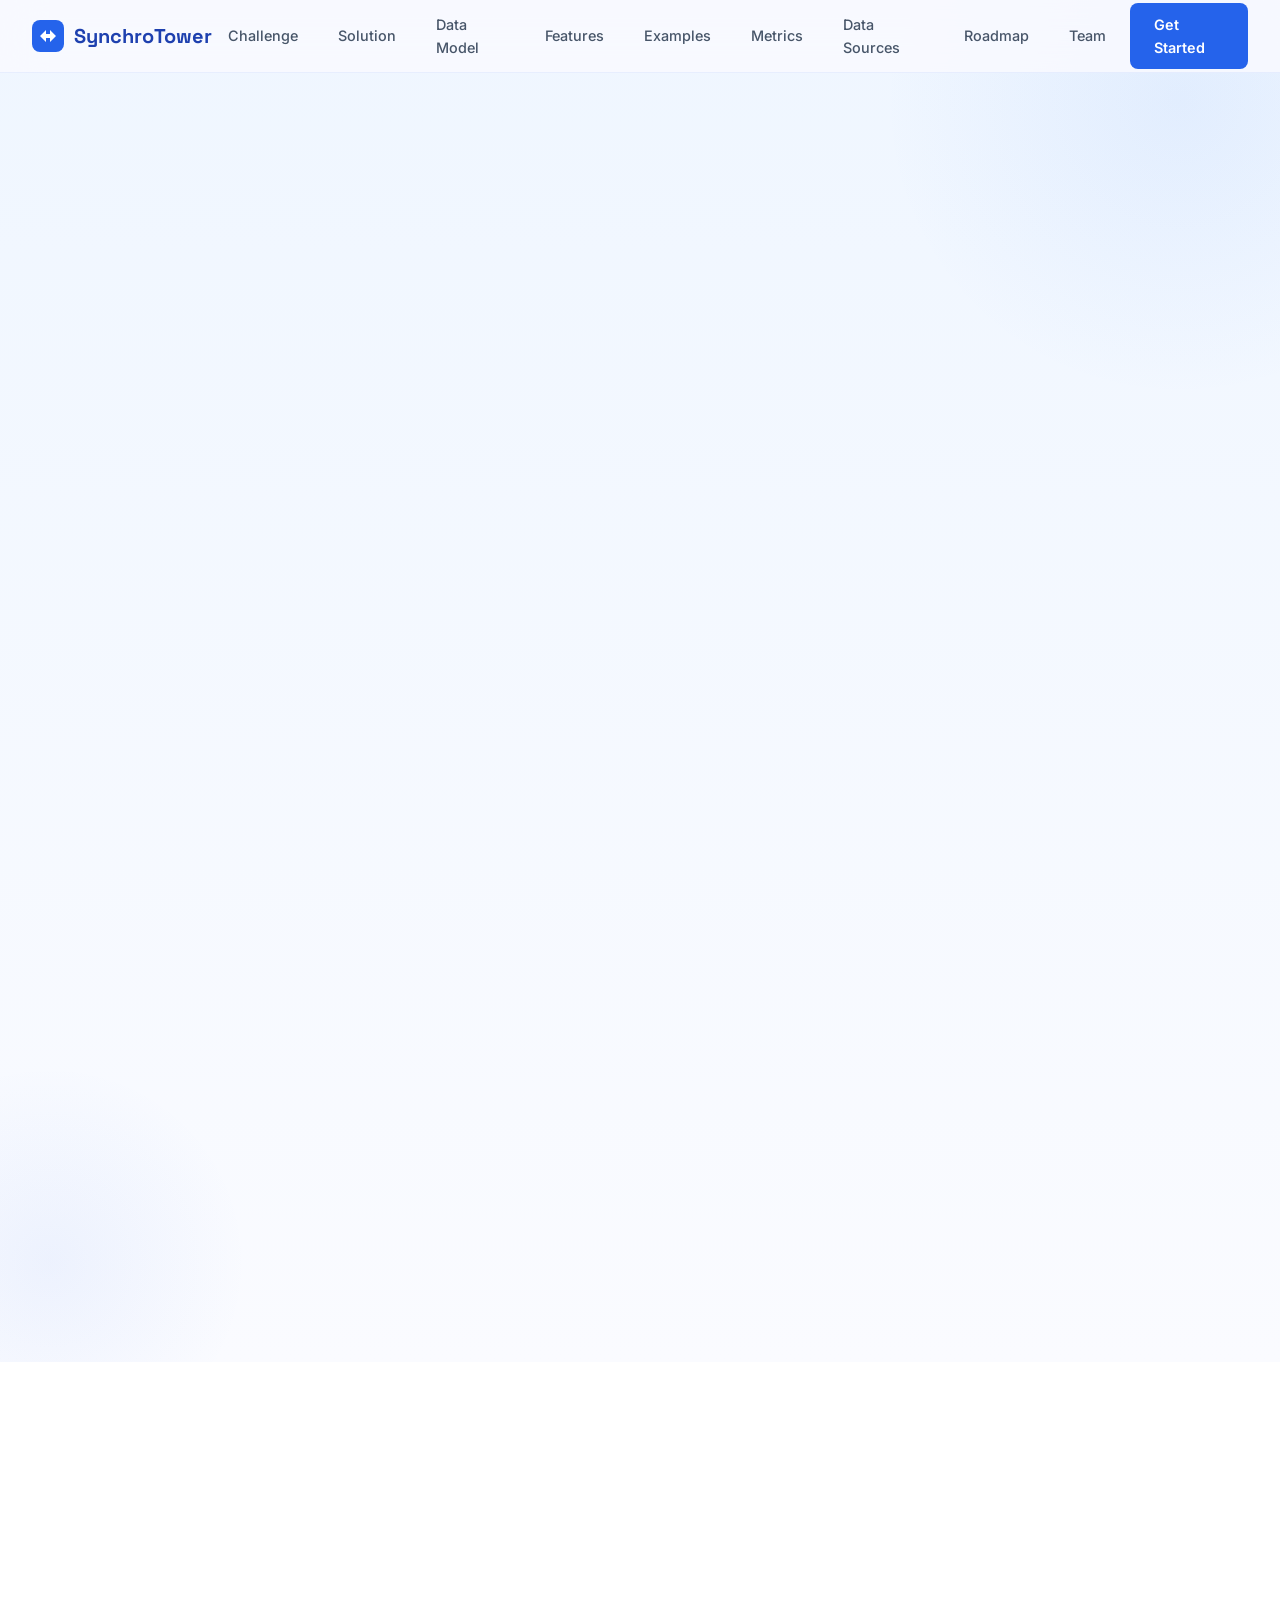
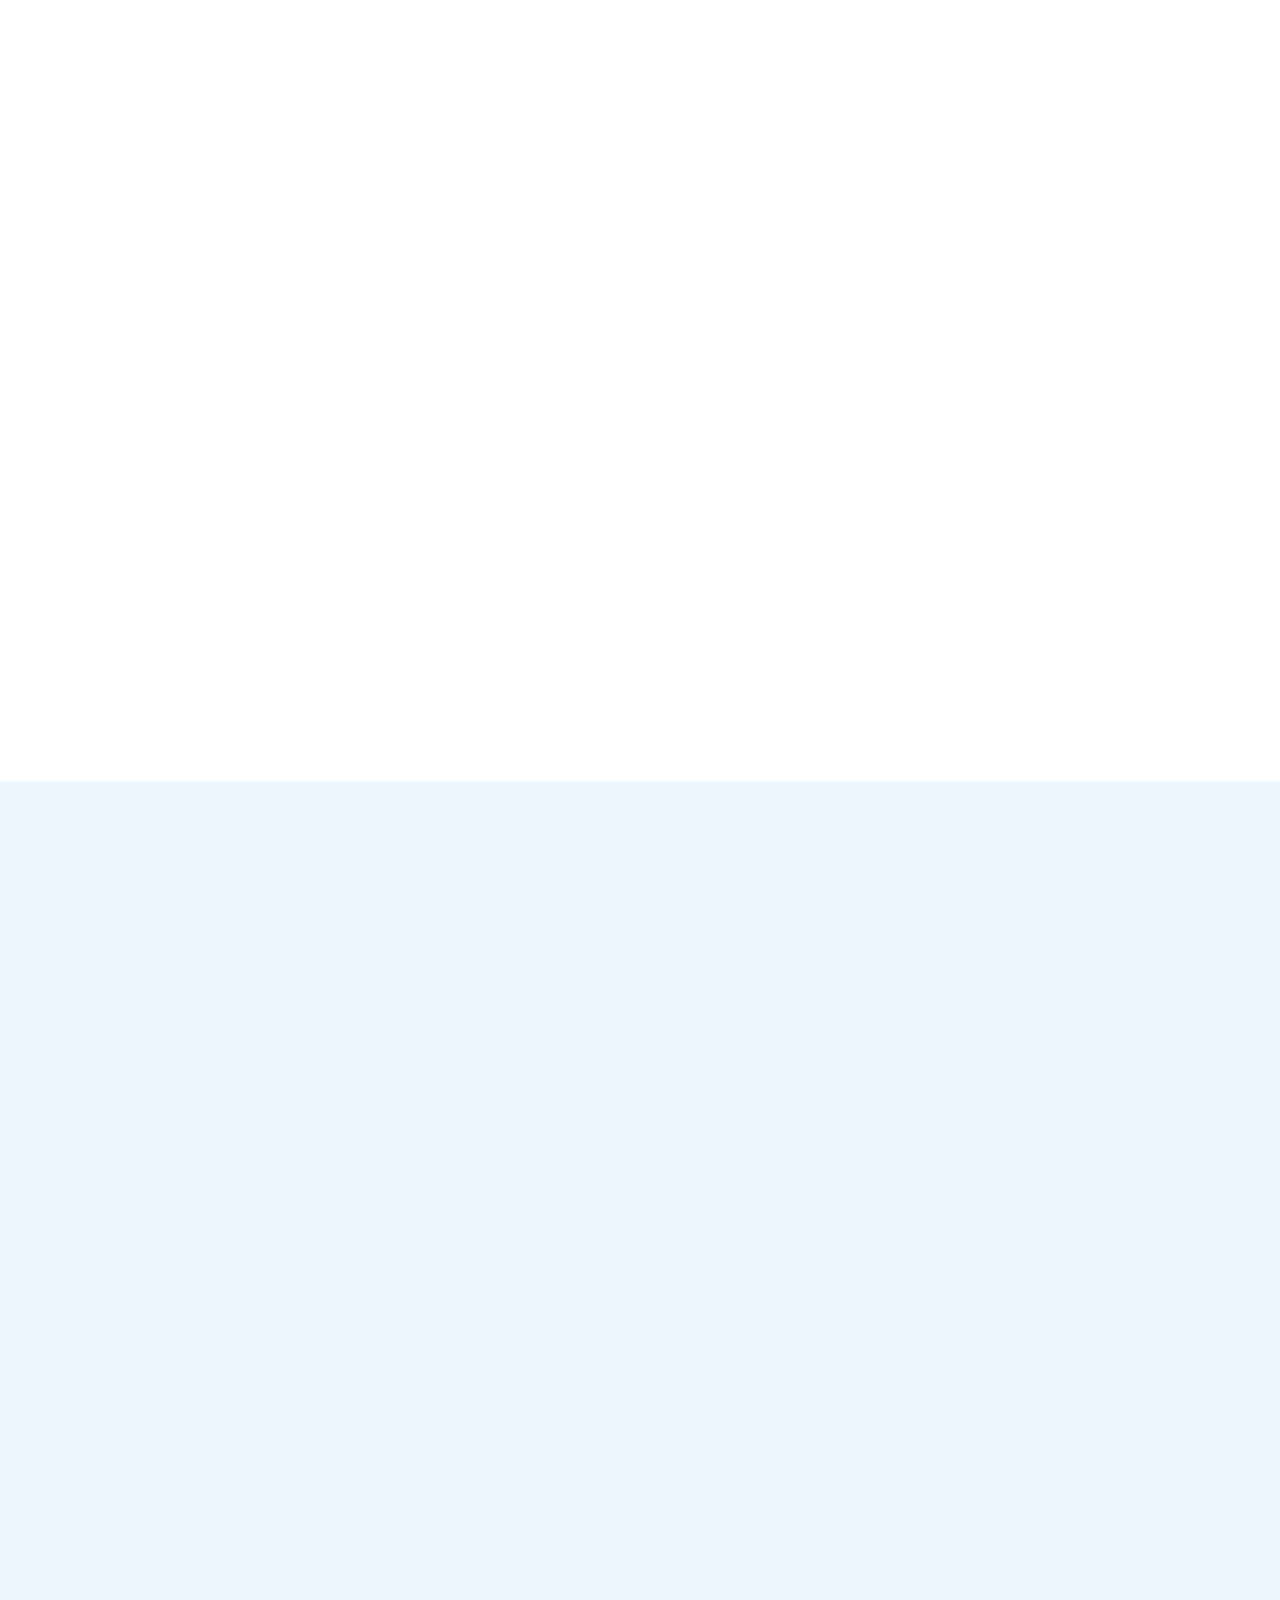
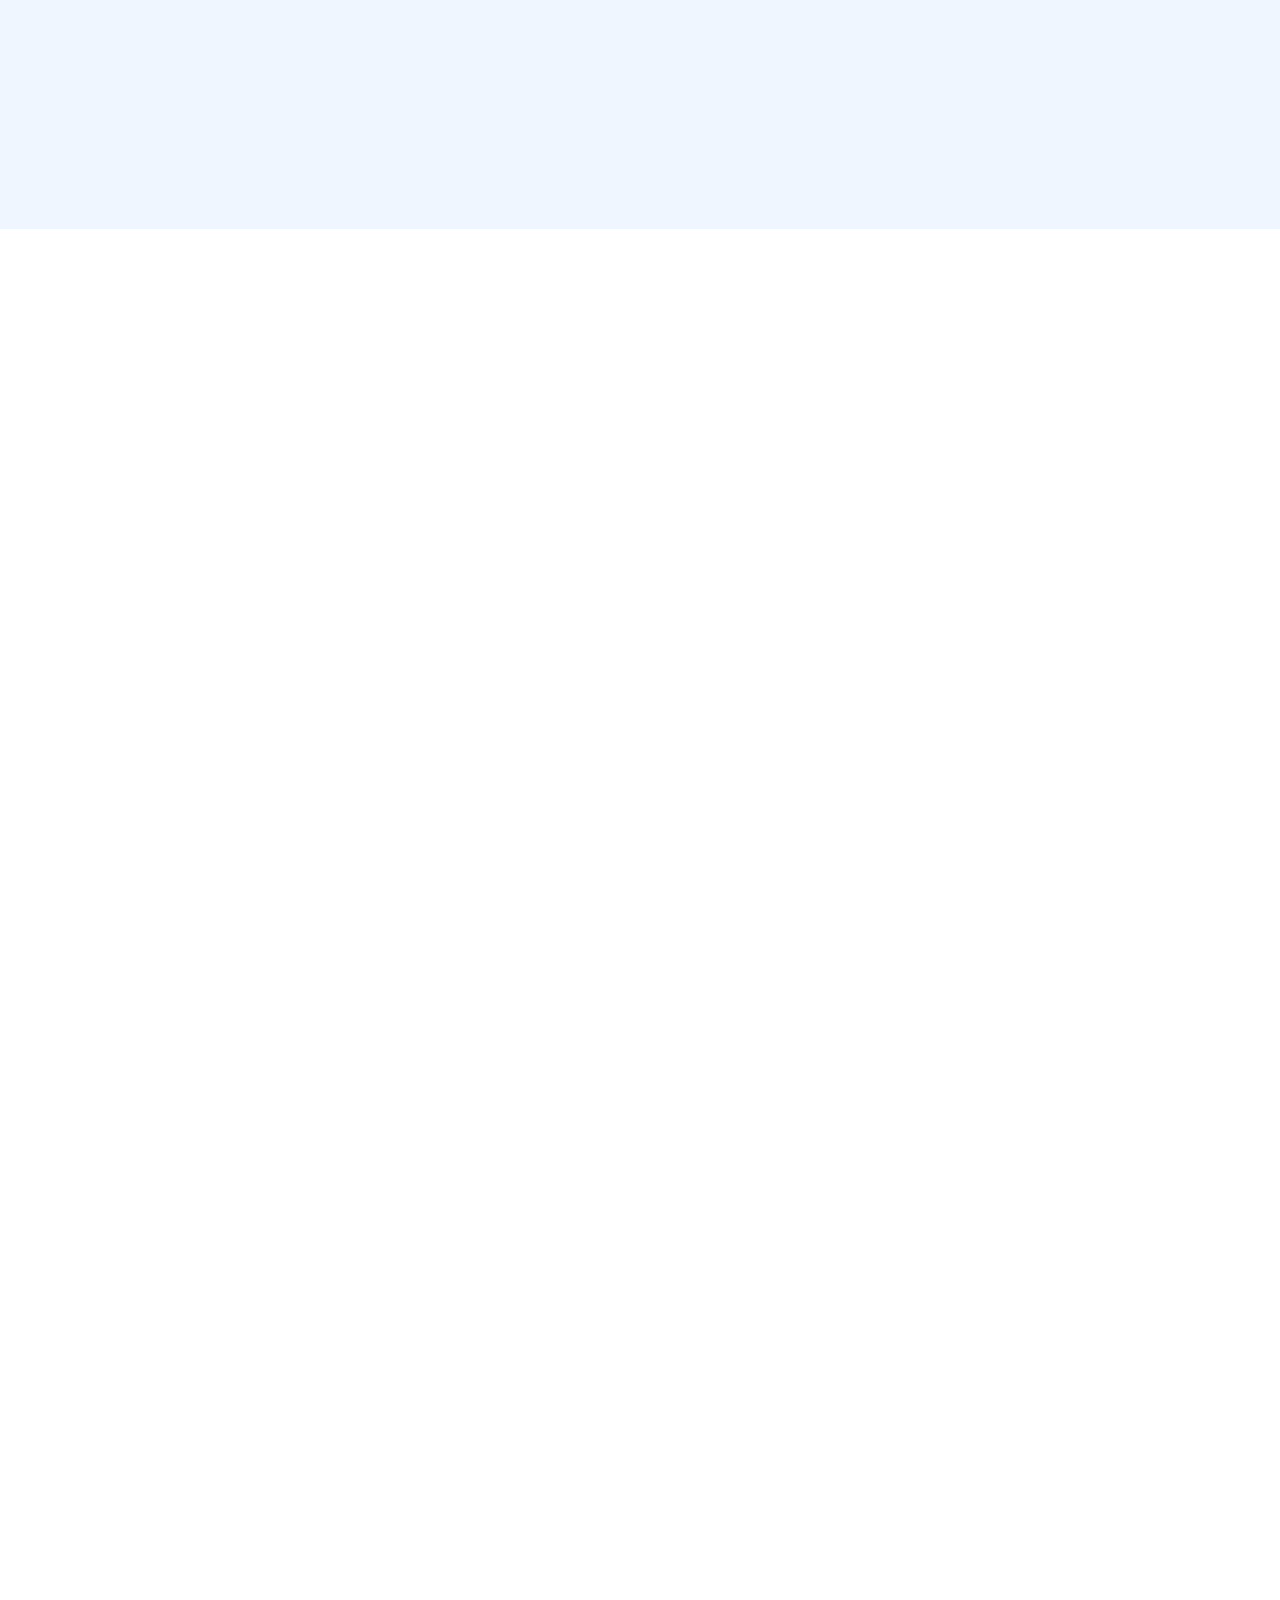
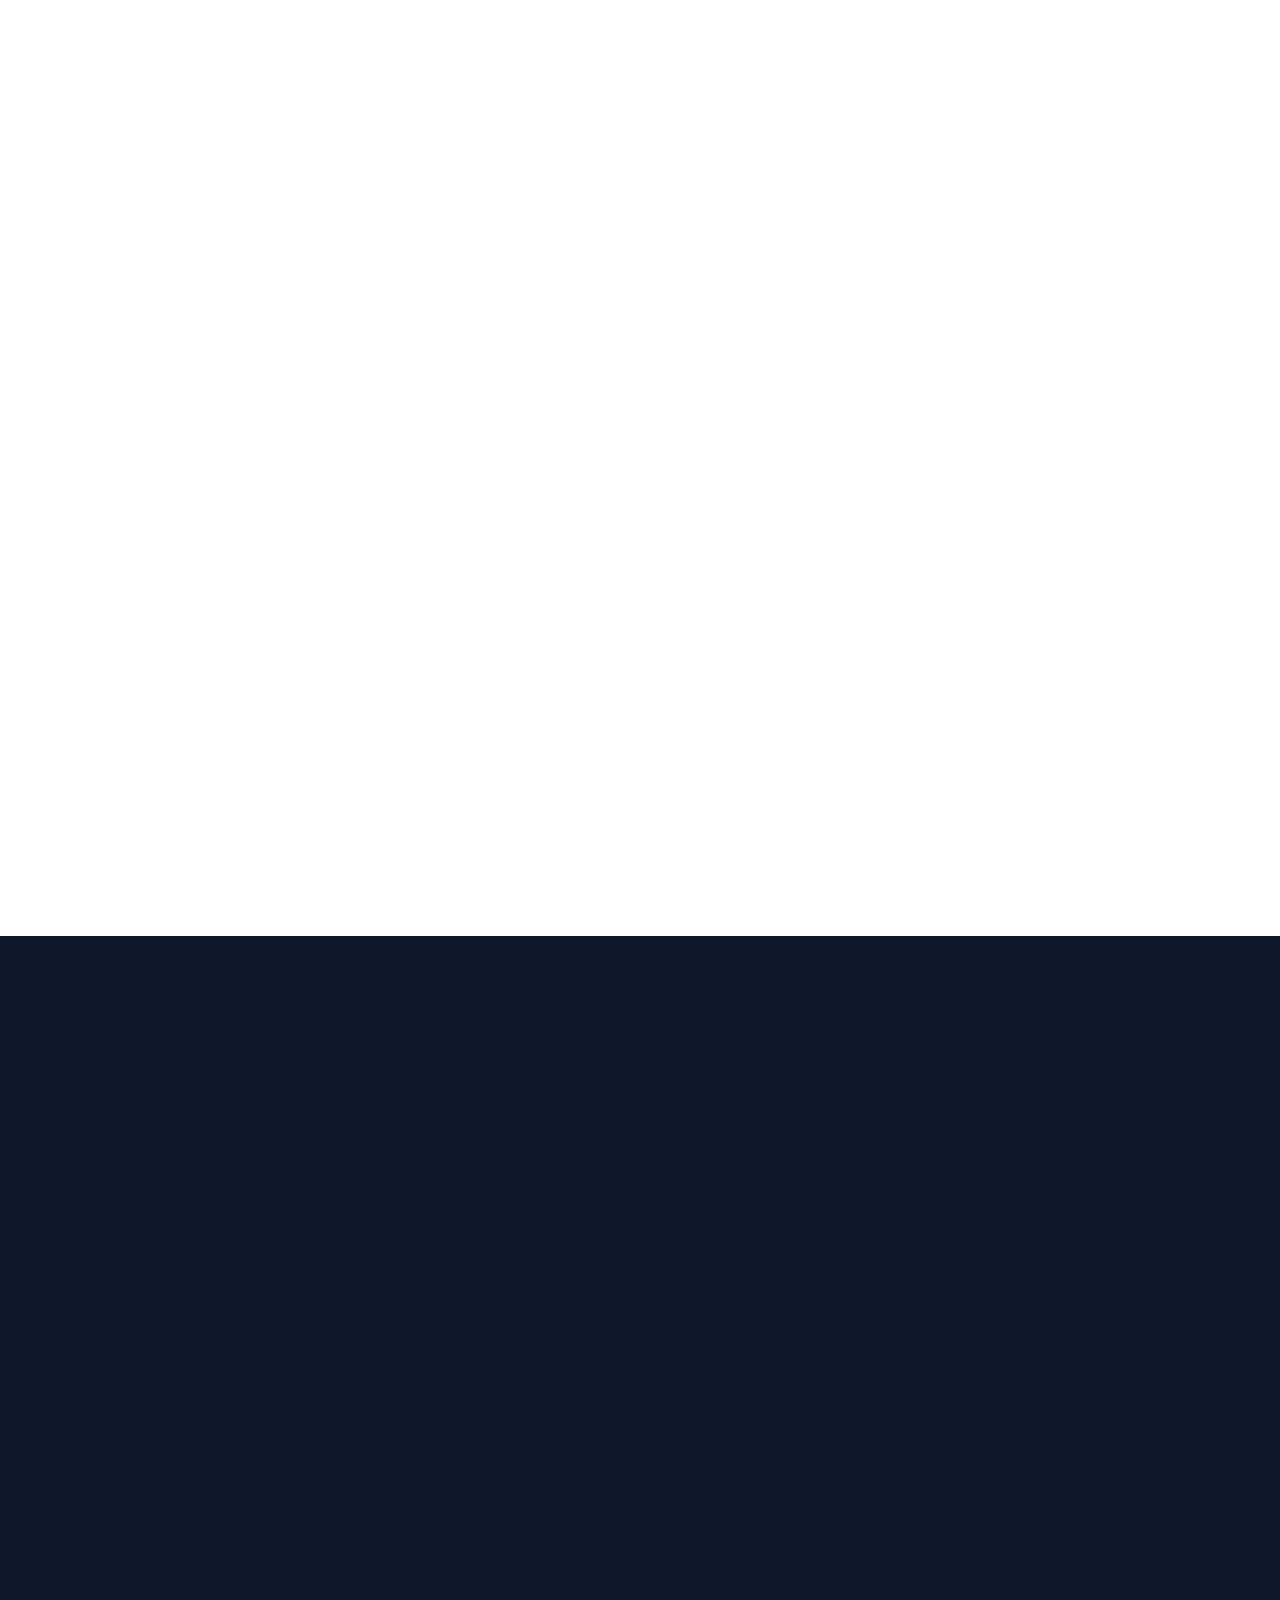
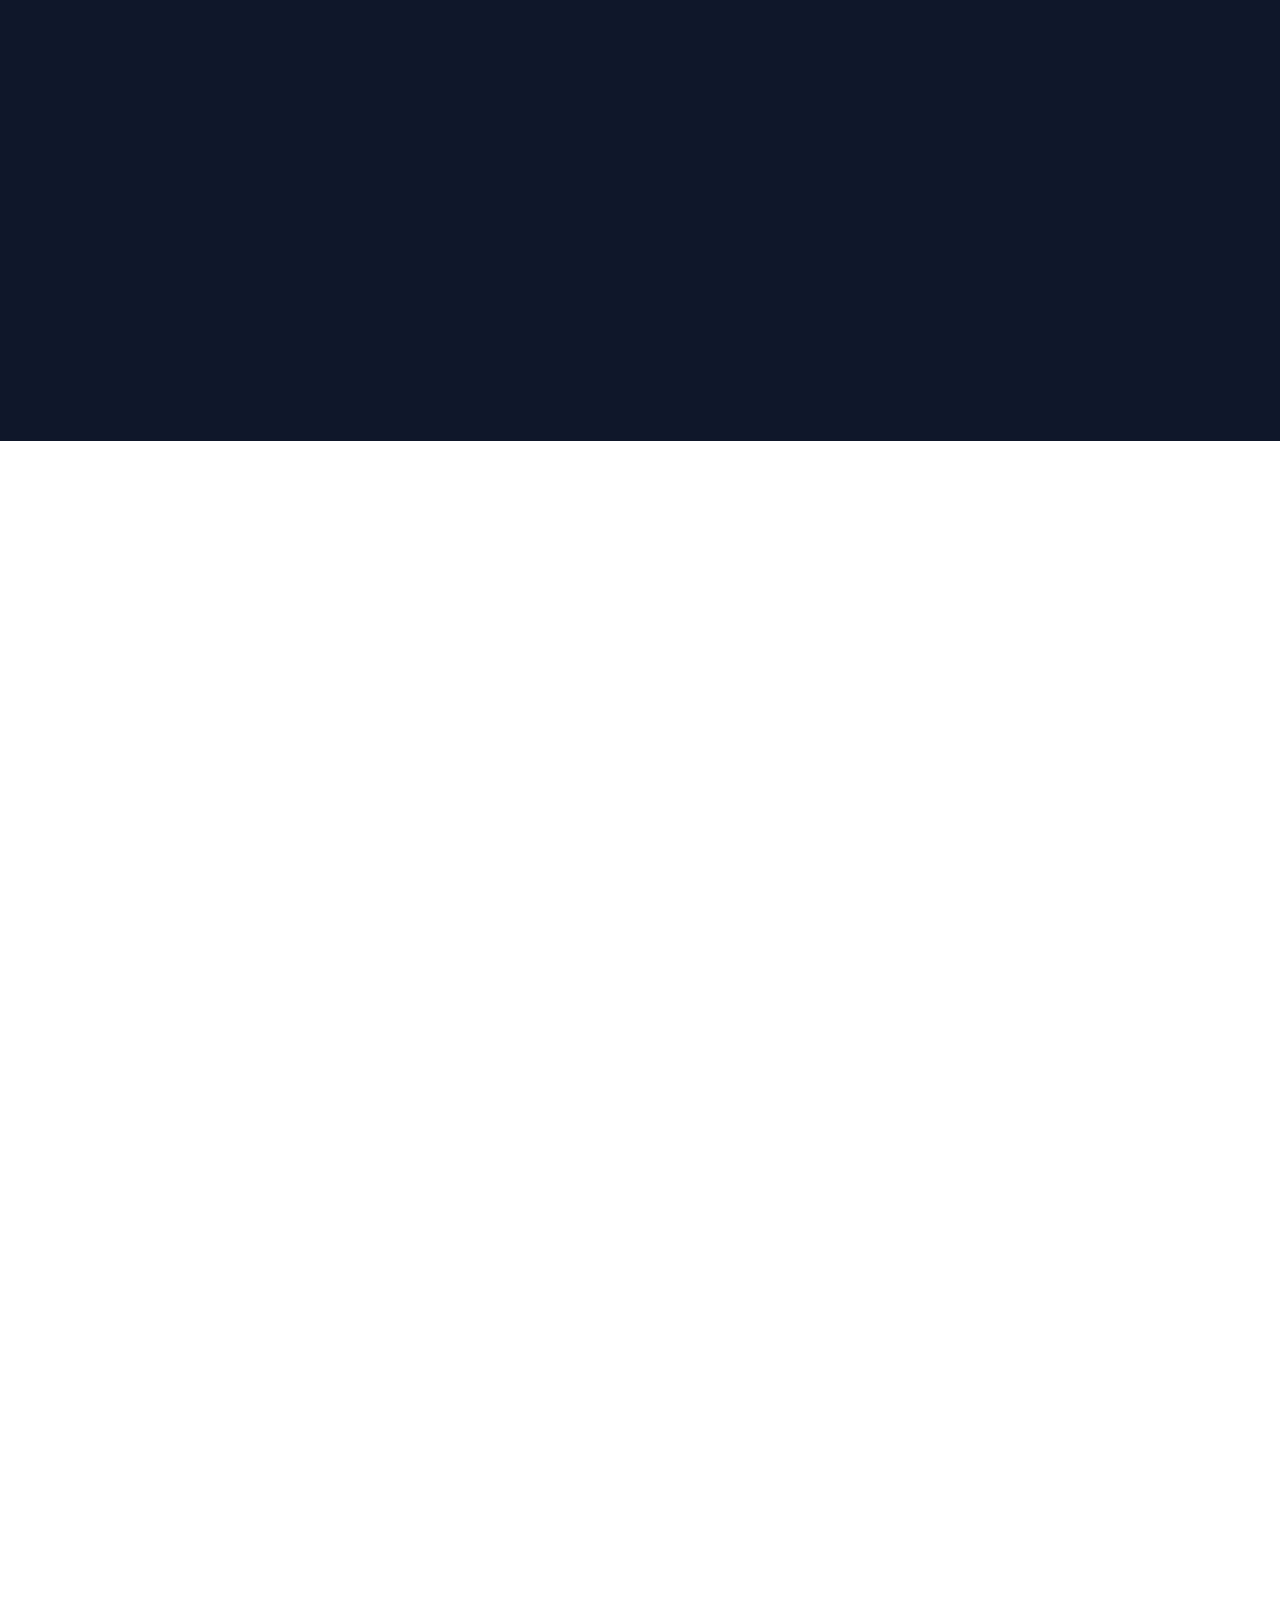
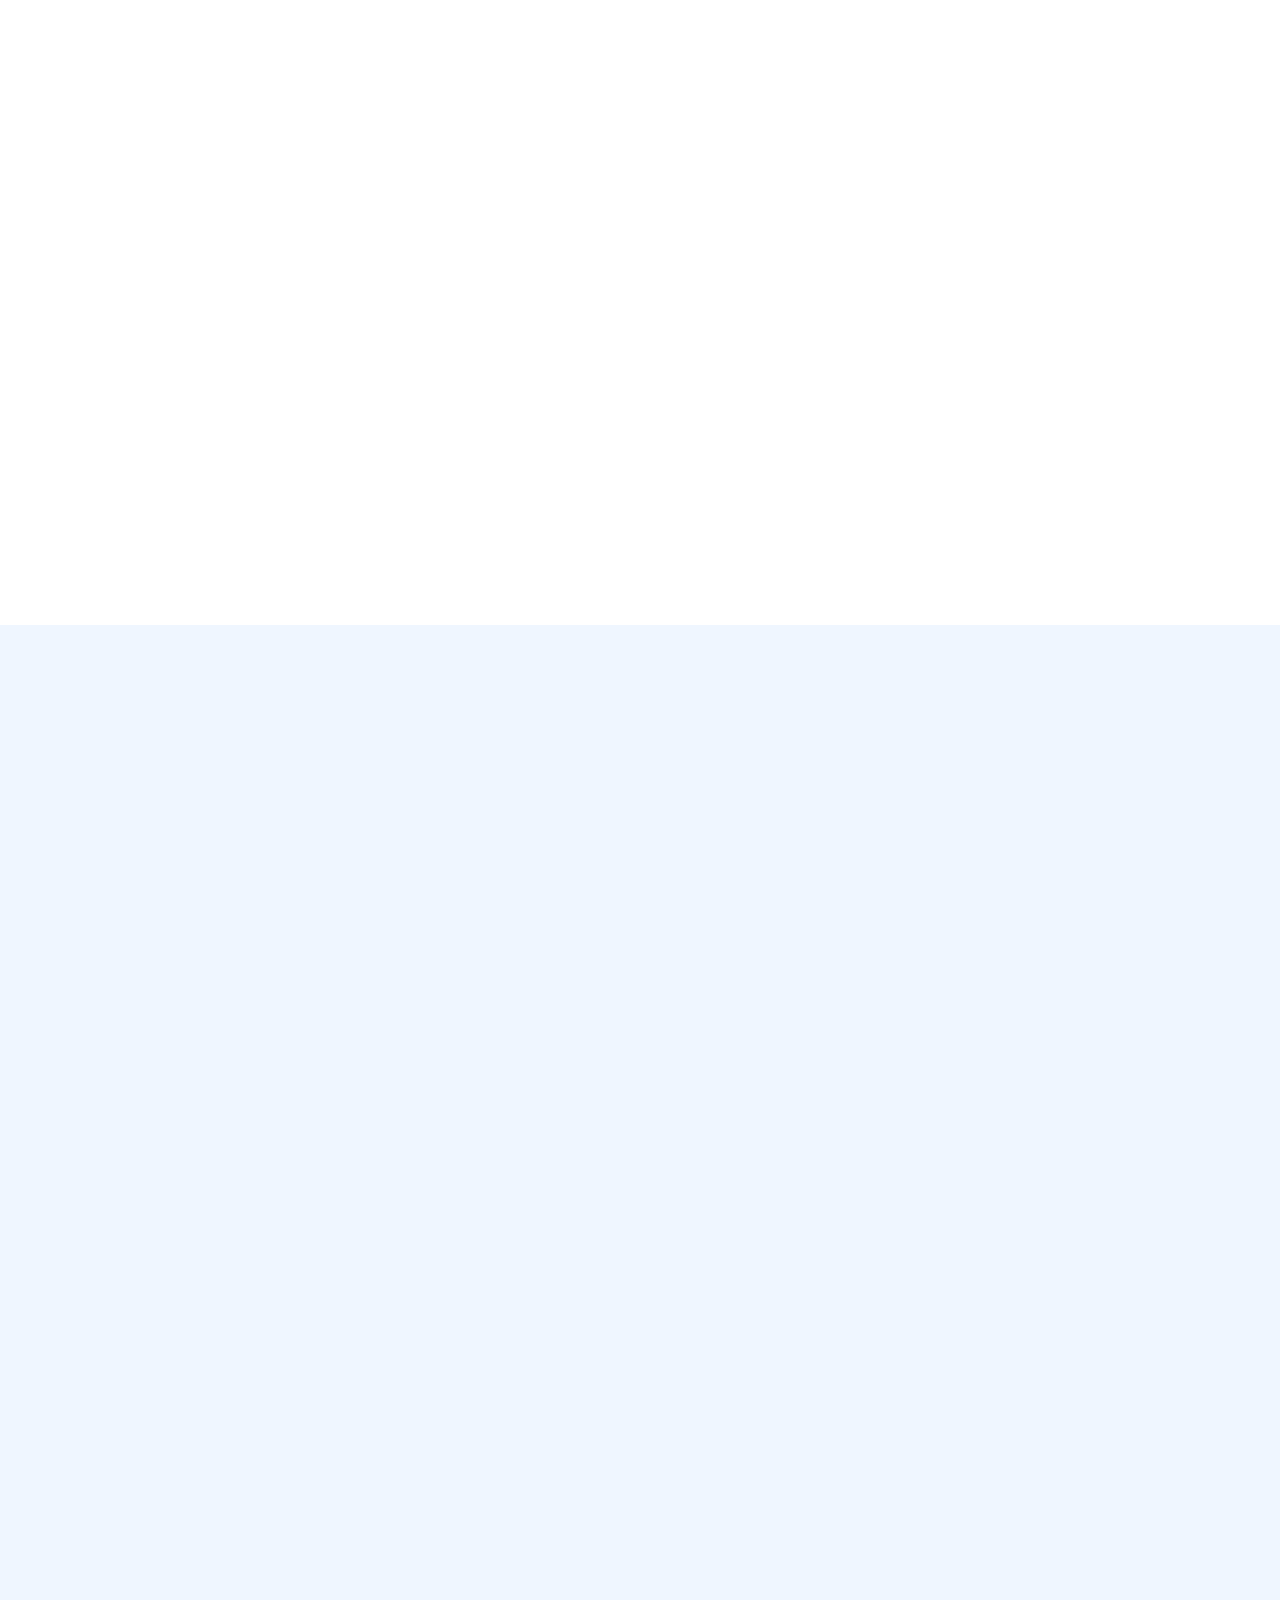
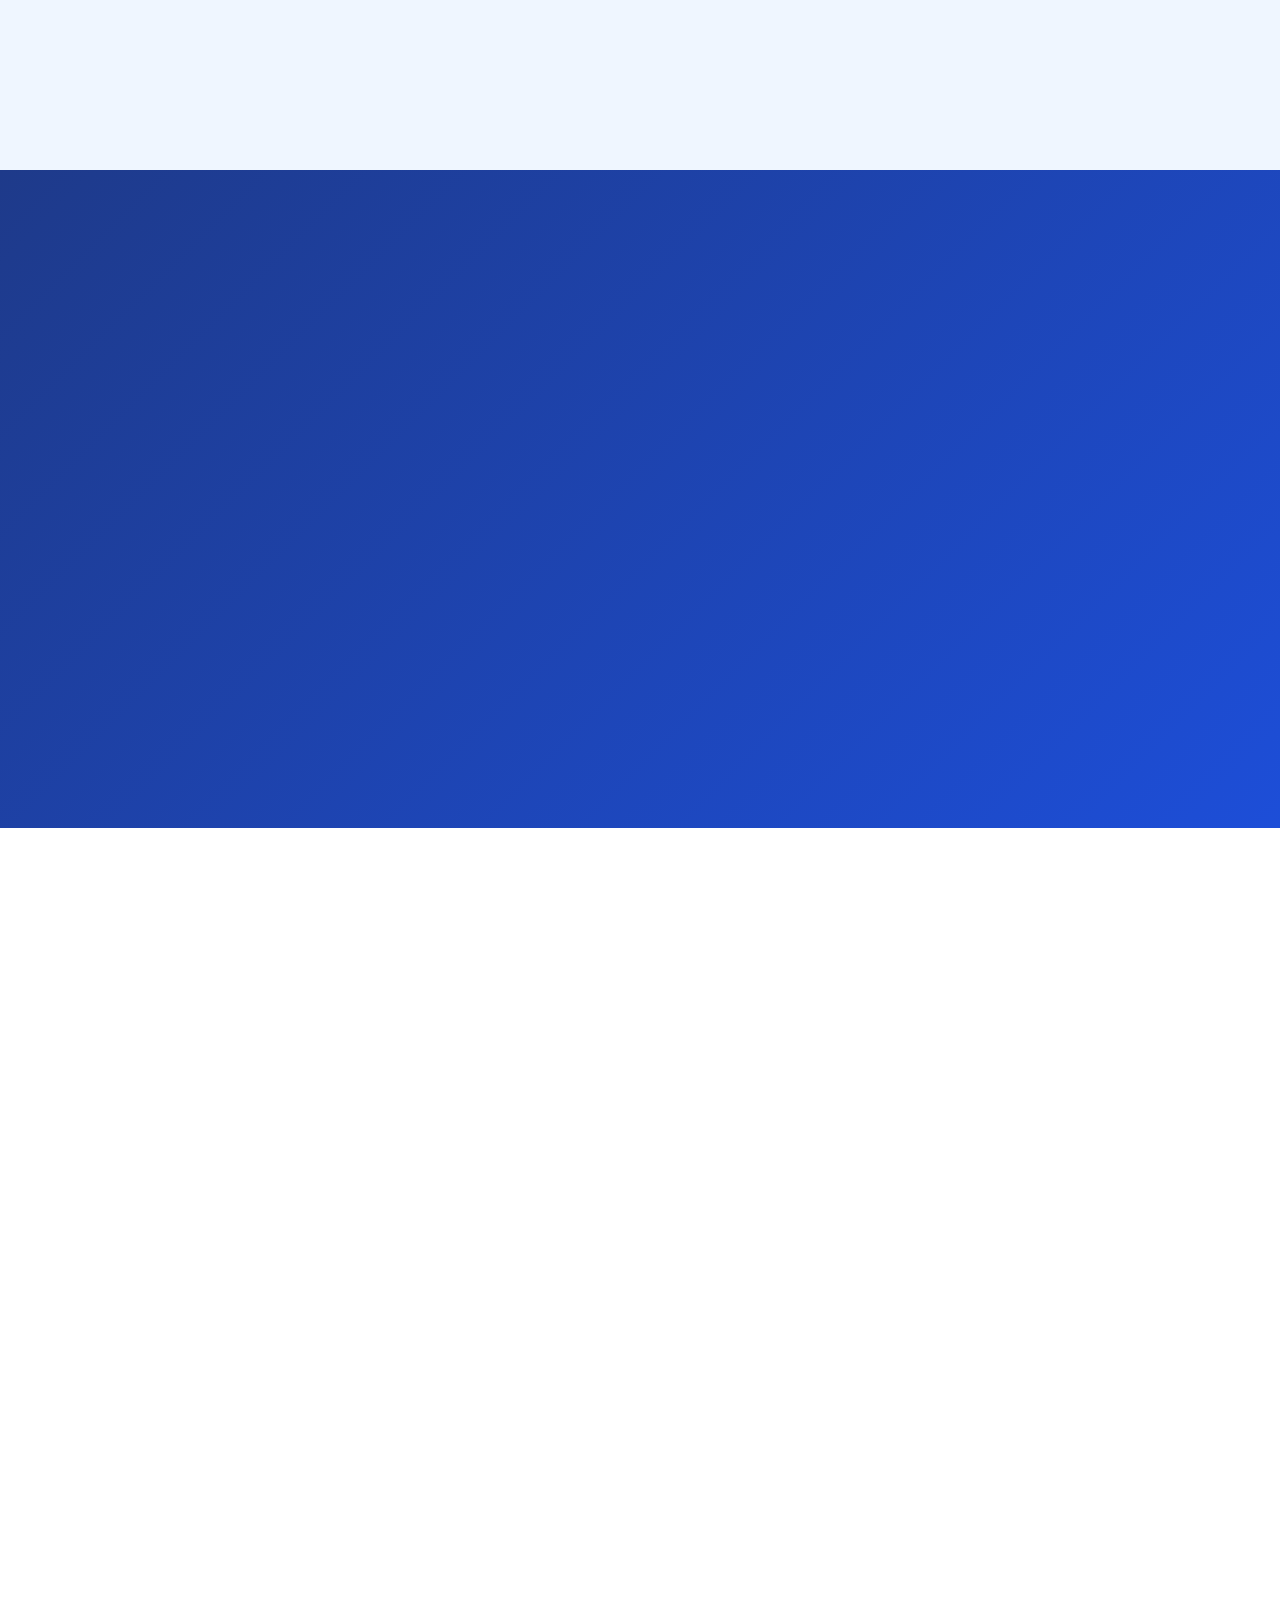
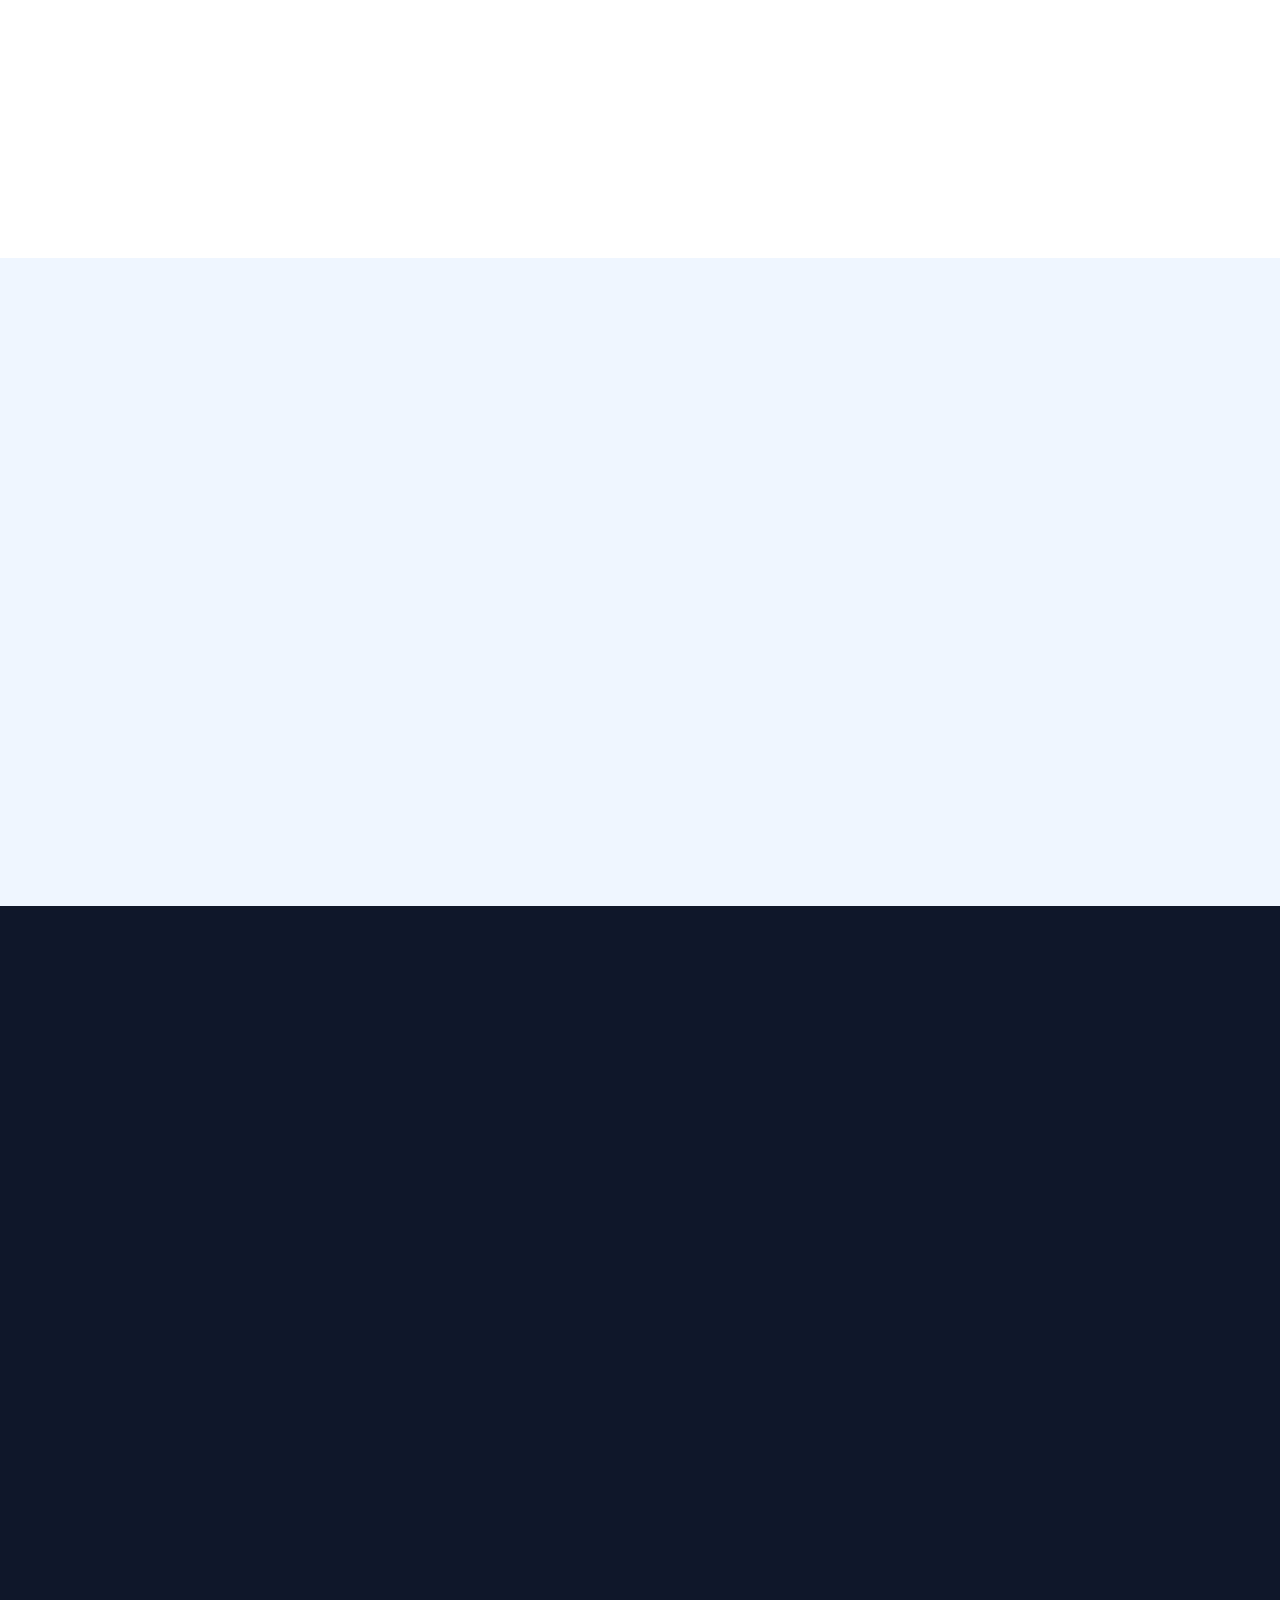
==== commit e311d4c9: "update: add additional feature pages" ====
--- a/index.html
+++ b/index.html
@@ -697,6 +697,13 @@
       .footer-bottom { flex-direction: column; gap: 12px; }
       .hero-actions { flex-direction: column; }
       .cta-buttons { flex-direction: column; align-items: center; }
+      .forecast-chart-container, .capacity-chart-container {
+        height: 280px;
+      }
+      .chart-labels { font-size: 0.65rem; }
+      .chart-y-labels { font-size: 0.65rem; }
+      .capacity-legend { grid-template-columns: repeat(2, 1fr); }
+      .rec-impact { flex-direction: column; gap: 12px; }
     }
 
     /* ===== SCROLLBAR ===== */
@@ -711,6 +718,350 @@
     .svg-chart .line-forecast { stroke: var(--blue-400); }
     .svg-chart .line-safety { stroke: #f59e0b; stroke-dasharray: 6 4; }
     .svg-chart .area-forecast { fill: rgba(59, 130, 246, 0.1); stroke: none; }
+
+    /* ===== EXAMPLES SECTION ===== */
+    .examples-section {
+      padding: 120px 0;
+      background: var(--white);
+    }
+    .example-card {
+      background: var(--white);
+      border: 1px solid var(--blue-100);
+      border-radius: var(--radius-lg);
+      padding: 36px;
+      margin-bottom: 48px;
+      box-shadow: var(--shadow-md);
+      transition: all 0.3s ease;
+    }
+    .example-card:hover {
+      box-shadow: var(--shadow-lg);
+      transform: translateY(-2px);
+    }
+    .example-header {
+      margin-bottom: 32px;
+    }
+    .example-title {
+      font-size: 1.3rem;
+      font-weight: 700;
+      color: var(--text-primary);
+      margin-bottom: 8px;
+      display: flex;
+      align-items: center;
+      gap: 12px;
+    }
+    .example-subtitle {
+      color: var(--text-secondary);
+      font-size: 0.9rem;
+    }
+    .example-icon {
+      width: 40px;
+      height: 40px;
+      border-radius: var(--radius-md);
+      background: var(--blue-50);
+      display: flex;
+      align-items: center;
+      justify-content: center;
+      font-size: 1.2rem;
+      flex-shrink: 0;
+    }
+
+    /* Forecast Chart */
+    .forecast-chart-container {
+      position: relative;
+      height: 320px;
+      margin-top: 24px;
+    }
+    .chart-axis {
+      position: absolute;
+      border-color: var(--slate-300);
+    }
+    .chart-x-axis {
+      bottom: 0;
+      left: 60px;
+      right: 40px;
+      height: 1px;
+      border-top: 1px solid var(--slate-300);
+    }
+    .chart-y-axis {
+      left: 60px;
+      top: 0;
+      bottom: 30px;
+      width: 1px;
+      border-left: 1px solid var(--slate-300);
+    }
+    .chart-grid {
+      position: absolute;
+      left: 60px;
+      right: 40px;
+      top: 0;
+      bottom: 30px;
+    }
+    .chart-grid-line {
+      position: absolute;
+      left: 0;
+      right: 0;
+      border-top: 1px dashed var(--slate-200);
+    }
+    .chart-labels {
+      position: absolute;
+      left: 0;
+      bottom: -24px;
+      width: 100%;
+      display: flex;
+      justify-content: space-between;
+      font-size: 0.75rem;
+      color: var(--slate-500);
+      padding: 0 60px 0 60px;
+    }
+    .chart-y-labels {
+      position: absolute;
+      left: 0;
+      top: 0;
+      bottom: 30px;
+      width: 60px;
+      display: flex;
+      flex-direction: column;
+      justify-content: space-between;
+      font-size: 0.7rem;
+      color: var(--slate-500);
+      padding: 8px 8px 0 0;
+      text-align: right;
+    }
+    .chart-area {
+      position: absolute;
+      left: 60px;
+      right: 40px;
+      top: 0;
+      bottom: 30px;
+    }
+    .forecast-band {
+      fill: rgba(59, 130, 246, 0.15);
+      stroke: none;
+    }
+    .forecast-line {
+      fill: none;
+      stroke: var(--blue-500);
+      stroke-width: 2.5;
+    }
+    .safety-stock-line {
+      fill: none;
+      stroke: #f59e0b;
+      stroke-width: 2;
+      stroke-dasharray: 8 4;
+    }
+    .stockout-risk-area {
+      fill: rgba(239, 68, 68, 0.2);
+      stroke: #ef4444;
+      stroke-width: 1;
+      stroke-dasharray: 4 4;
+    }
+    .chart-legend {
+      display: flex;
+      gap: 24px;
+      margin-top: 20px;
+      flex-wrap: wrap;
+    }
+    .legend-item {
+      display: flex;
+      align-items: center;
+      gap: 8px;
+      font-size: 0.82rem;
+      color: var(--slate-600);
+    }
+    .legend-color {
+      width: 16px;
+      height: 3px;
+      border-radius: 2px;
+      flex-shrink: 0;
+    }
+    .legend-color.band { background: rgba(59, 130, 246, 0.3); }
+    .legend-color.forecast { background: var(--blue-500); }
+    .legend-color.safety { background: #f59e0b; border-style: dashed; border-width: 2px 0; }
+    .legend-color.risk { background: rgba(239, 68, 68, 0.3); }
+
+    /* Warehouse Capacity Chart */
+    .capacity-chart-container {
+      position: relative;
+      height: 360px;
+      margin-top: 24px;
+    }
+    .capacity-threshold {
+      position: absolute;
+      left: 60px;
+      right: 40px;
+      border-top: 3px solid #ef4444;
+      border-style: dashed;
+      z-index: 10;
+    }
+    .capacity-stack {
+      position: absolute;
+      left: 60px;
+      right: 40px;
+      bottom: 30px;
+    }
+    .stack-segment {
+      position: absolute;
+      left: 0;
+      right: 0;
+      border-radius: 4px 4px 0 0;
+      transition: opacity 0.3s;
+    }
+    .stack-segment:hover { opacity: 0.8; }
+    .stack-segment.bulk { background: var(--blue-500); }
+    .stack-segment.pick { background: var(--blue-400); }
+    .stack-segment.returns { background: var(--blue-300); }
+    .stack-segment.staging { background: var(--blue-200); }
+    .overflow-day {
+      position: absolute;
+      top: -8px;
+      width: 24px;
+      height: 8px;
+      background: #ef4444;
+      border-radius: 4px 4px 0 0;
+      animation: pulse-warning 2s ease-in-out infinite;
+    }
+    @keyframes pulse-warning {
+      0%, 100% { opacity: 1; }
+      50% { opacity: 0.5; }
+    }
+    .capacity-legend {
+      display: grid;
+      grid-template-columns: repeat(4, 1fr);
+      gap: 16px;
+      margin-top: 20px;
+    }
+    .capacity-legend-item {
+      display: flex;
+      align-items: center;
+      gap: 8px;
+      font-size: 0.82rem;
+      color: var(--slate-600);
+    }
+    .capacity-legend-box {
+      width: 16px;
+      height: 16px;
+      border-radius: 3px;
+      flex-shrink: 0;
+    }
+
+    /* Recommendation Card */
+    .recommendation-card {
+      background: linear-gradient(135deg, #fef3c7 0%, #fde68a 100%);
+      border: 2px solid #f59e0b;
+      border-radius: var(--radius-lg);
+      padding: 32px;
+      position: relative;
+      overflow: hidden;
+    }
+    .recommendation-card::before {
+      content: '';
+      position: absolute;
+      top: 0;
+      left: 0;
+      right: 0;
+      height: 4px;
+      background: linear-gradient(90deg, #f59e0b, #d97706);
+    }
+    .rec-header {
+      display: flex;
+      justify-content: space-between;
+      align-items: flex-start;
+      margin-bottom: 24px;
+    }
+    .rec-risk-badge {
+      display: inline-flex;
+      align-items: center;
+      gap: 6px;
+      background: #ef4444;
+      color: white;
+      padding: 6px 14px;
+      border-radius: 100px;
+      font-size: 0.75rem;
+      font-weight: 700;
+      text-transform: uppercase;
+      letter-spacing: 0.05em;
+    }
+    .rec-priority {
+      font-size: 0.72rem;
+      color: #92400e;
+      font-weight: 600;
+      text-transform: uppercase;
+    }
+    .rec-section {
+      margin-bottom: 20px;
+    }
+    .rec-section:last-child { margin-bottom: 0; }
+    .rec-label {
+      font-size: 0.72rem;
+      text-transform: uppercase;
+      letter-spacing: 0.08em;
+      color: #92400e;
+      font-weight: 700;
+      margin-bottom: 8px;
+    }
+    .rec-content {
+      font-size: 0.9rem;
+      color: var(--slate-800);
+      line-height: 1.6;
+    }
+    .rec-hypothesis {
+      background: rgba(255, 255, 255, 0.6);
+      padding: 12px 16px;
+      border-radius: var(--radius-sm);
+      border-left: 3px solid #f59e0b;
+    }
+    .rec-actions {
+      list-style: none;
+      padding: 0;
+      margin: 0;
+    }
+    .rec-action {
+      display: flex;
+      align-items: flex-start;
+      gap: 10px;
+      padding: 10px 0;
+      border-bottom: 1px solid rgba(217, 119, 6, 0.2);
+    }
+    .rec-action:last-child { border-bottom: none; }
+    .rec-action-icon {
+      width: 20px;
+      height: 20px;
+      border-radius: 50%;
+      background: #f59e0b;
+      color: white;
+      display: flex;
+      align-items: center;
+      justify-content: center;
+      font-size: 0.7rem;
+      flex-shrink: 0;
+      margin-top: 2px;
+    }
+    .rec-action-text {
+      flex: 1;
+    }
+    .rec-action-owner {
+      font-weight: 600;
+      color: #92400e;
+    }
+    .rec-impact {
+      display: flex;
+      gap: 24px;
+      flex-wrap: wrap;
+    }
+    .rec-impact-item {
+      display: flex;
+      align-items: center;
+      gap: 6px;
+      font-size: 0.85rem;
+    }
+    .rec-impact-value {
+      font-weight: 700;
+      color: #059669;
+      font-size: 1rem;
+    }
+    .rec-impact-label {
+      color: var(--slate-600);
+    }
 
     /* ===== ERD DIAGRAM ===== */
     .erd-section {
@@ -725,13 +1076,15 @@
       padding: 48px 24px;
       box-shadow: var(--shadow-md);
       overflow-x: auto;
+      overflow-y: visible;
+      -webkit-overflow-scrolling: touch;
     }
     .erd-canvas {
       position: relative;
-      min-width: 960px;
-      min-height: 640px;
+      min-width: 1200px;
+      min-height: 720px;
       margin: 0 auto;
-      max-width: 1100px;
+      max-width: 1400px;
     }
     .erd-entity {
       position: absolute;
@@ -798,9 +1151,11 @@
       pointer-events: none;
     }
     .erd-lines line, .erd-lines path {
-      stroke: var(--blue-300);
-      stroke-width: 1.5;
+      stroke: var(--blue-400);
+      stroke-width: 2;
       fill: none;
+      stroke-linecap: round;
+      stroke-linejoin: round;
     }
     .erd-lines .rel-marker {
       fill: var(--blue-400);
@@ -843,7 +1198,7 @@
 
     @media (max-width: 768px) {
       .erd-wrapper { padding: 24px 12px; }
-      .erd-canvas { min-height: 500px; }
+      .erd-canvas { min-height: 500px; min-width: 800px; }
     }
   </style>
 </head>
@@ -864,6 +1219,7 @@
         <a href="#solution">Solution</a>
         <a href="#datamodel">Data Model</a>
         <a href="#features">Features</a>
+        <a href="#examples">Examples</a>
         <a href="#metrics">Metrics</a>
         <a href="#data">Data Sources</a>
         <a href="#timeline">Roadmap</a>
@@ -1167,7 +1523,7 @@
           <svg class="erd-lines" id="erdLines"></svg>
 
           <!-- 1. SKU Master (center-top) -->
-          <div class="erd-entity" id="erd-sku" style="top: 20px; left: 400px;">
+          <div class="erd-entity" id="erd-sku" style="top: 30px; left: 350px;">
             <div class="erd-entity-header">
               <span class="erd-entity-header-icon">📦</span> SKU Master
             </div>
@@ -1182,7 +1538,7 @@
           </div>
 
           <!-- 2. Pack Size (right of SKU) -->
-          <div class="erd-entity" id="erd-pack" style="top: 20px; left: 700px;">
+          <div class="erd-entity" id="erd-pack" style="top: 30px; left: 800px;">
             <div class="erd-entity-header accent-teal">
               <span class="erd-entity-header-icon">📐</span> Pack Size
             </div>
@@ -1199,7 +1555,7 @@
           </div>
 
           <!-- 3. Purchase Order (left, row 2) -->
-          <div class="erd-entity" id="erd-po" style="top: 240px; left: 30px;">
+          <div class="erd-entity" id="erd-po" style="top: 280px; left: 50px;">
             <div class="erd-entity-header accent-purple">
               <span class="erd-entity-header-icon">🛒</span> Purchase Order
             </div>
@@ -1215,7 +1571,7 @@
           </div>
 
           <!-- 4. Production Order (center-left, row 2) -->
-          <div class="erd-entity" id="erd-prod" style="top: 240px; left: 280px;">
+          <div class="erd-entity" id="erd-prod" style="top: 280px; left: 350px;">
             <div class="erd-entity-header accent-amber">
               <span class="erd-entity-header-icon">🏭</span> Production Order
             </div>
@@ -1231,7 +1587,7 @@
           </div>
 
           <!-- 5. Inventory Position (center-right, row 2) -->
-          <div class="erd-entity" id="erd-inv" style="top: 240px; left: 540px;">
+          <div class="erd-entity" id="erd-inv" style="top: 280px; left: 800px;">
             <div class="erd-entity-header accent-rose">
               <span class="erd-entity-header-icon">📊</span> Inventory Position
             </div>
@@ -1249,7 +1605,7 @@
           </div>
 
           <!-- 6. Warehouse Events (right, row 3) -->
-          <div class="erd-entity" id="erd-whe" style="top: 460px; left: 180px;">
+          <div class="erd-entity" id="erd-whe" style="top: 530px; left: 200px;">
             <div class="erd-entity-header accent-emerald">
               <span class="erd-entity-header-icon">⏱️</span> Warehouse Events
             </div>
@@ -1265,7 +1621,7 @@
           </div>
 
           <!-- 7. Shipment Plan (far right, row 3) -->
-          <div class="erd-entity" id="erd-ship" style="top: 460px; left: 540px;">
+          <div class="erd-entity" id="erd-ship" style="top: 530px; left: 800px;">
             <div class="erd-entity-header accent-indigo">
               <span class="erd-entity-header-icon">🚛</span> Shipment Plan
             </div>
@@ -1346,6 +1702,100 @@
     </div>
   </section>
 
+  <!-- ===== EXAMPLES ===== -->
+  <section class="examples-section" id="examples">
+    <div class="container">
+      <div class="fade-in" style="text-align:center; max-width:680px; margin:0 auto 64px;">
+        <span class="section-label">Live Examples</span>
+        <h2 class="section-title">See SynchroTower in Action</h2>
+        <p class="section-subtitle" style="margin:0 auto;">Interactive visualizations showing how the control tower transforms data into actionable insights. Click to explore detailed views.</p>
+      </div>
+
+      <div style="display: grid; grid-template-columns: repeat(auto-fit, minmax(320px, 1fr)); gap: 32px; margin-top: 48px;">
+        <!-- Forecast Preview -->
+        <a href="forecast.html" class="example-card fade-in" style="text-decoration: none; color: inherit; display: block;">
+          <div class="example-header">
+            <div class="example-title">
+              <div class="example-icon">📈</div>
+              <div>
+                <div>SKU Forecast Analysis</div>
+                <div class="example-subtitle">7-Day demand forecast with safety stock & stockout risk</div>
+              </div>
+            </div>
+          </div>
+          <div style="background: linear-gradient(135deg, var(--blue-50), var(--white)); padding: 24px; border-radius: 12px; margin-top: 20px; min-height: 200px; display: flex; align-items: center; justify-content: center;">
+            <div style="text-align: center; color: var(--slate-600);">
+              <div style="font-size: 2rem; margin-bottom: 12px;">📊</div>
+              <div style="font-weight: 600; margin-bottom: 8px;">Interactive Forecast Chart</div>
+              <div style="font-size: 0.85rem;">View detailed 7-day forecast with uncertainty bands, safety stock levels, and AI-generated insights</div>
+            </div>
+          </div>
+          <div style="margin-top: 20px; text-align: center;">
+            <div style="display: inline-flex; align-items: center; gap: 8px; color: var(--blue-600); font-weight: 600; font-size: 0.9rem;">
+              View Full Analysis <svg width="16" height="16" viewBox="0 0 16 16" fill="none"><path d="M3 8h10M9 4l4 4-4 4" stroke="currentColor" stroke-width="2" stroke-linecap="round" stroke-linejoin="round"/></svg>
+            </div>
+          </div>
+        </a>
+
+        <!-- Capacity Preview -->
+        <a href="capacity.html" class="example-card fade-in fade-in-delay-1" style="text-decoration: none; color: inherit; display: block;">
+          <div class="example-header">
+            <div class="example-title">
+              <div class="example-icon">🏗️</div>
+              <div>
+                <div>Warehouse Capacity Forecast</div>
+                <div class="example-subtitle">14-day space utilization by zone with overflow detection</div>
+              </div>
+            </div>
+          </div>
+          <div style="background: linear-gradient(135deg, var(--blue-50), var(--white)); padding: 24px; border-radius: 12px; margin-top: 20px; min-height: 200px; display: flex; align-items: center; justify-content: center;">
+            <div style="text-align: center; color: var(--slate-600);">
+              <div style="font-size: 2rem; margin-bottom: 12px;">📊</div>
+              <div style="font-weight: 600; margin-bottom: 8px;">Stacked Area Chart</div>
+              <div style="font-size: 0.85rem;">Explore 14-day capacity forecast with zone breakdown and overflow risk alerts</div>
+            </div>
+          </div>
+          <div style="margin-top: 20px; text-align: center;">
+            <div style="display: inline-flex; align-items: center; gap: 8px; color: var(--blue-600); font-weight: 600; font-size: 0.9rem;">
+              View Full Analysis <svg width="16" height="16" viewBox="0 0 16 16" fill="none"><path d="M3 8h10M9 4l4 4-4 4" stroke="currentColor" stroke-width="2" stroke-linecap="round" stroke-linejoin="round"/></svg>
+            </div>
+          </div>
+        </a>
+
+        <!-- Recommendation Preview -->
+        <a href="recommendation.html" class="example-card fade-in fade-in-delay-2" style="text-decoration: none; color: inherit; display: block;">
+          <div class="example-header">
+            <div class="example-title">
+              <div class="example-icon">💡</div>
+              <div>
+                <div>AI Recommendation Card</div>
+                <div class="example-subtitle">Actionable insights with root cause analysis</div>
+              </div>
+            </div>
+          </div>
+          <div style="background: linear-gradient(135deg, #fef3c7, #fde68a); border: 2px solid #f59e0b; padding: 24px; border-radius: 12px; margin-top: 20px; min-height: 200px;">
+            <div style="display: inline-flex; align-items: center; gap: 8px; background: #ef4444; color: white; padding: 6px 14px; border-radius: 100px; font-size: 0.75rem; font-weight: 700; margin-bottom: 16px;">
+              <span>⚠️</span> Stockout Risk
+            </div>
+            <div style="color: var(--slate-800); line-height: 1.6;">
+              <div style="font-weight: 700; margin-bottom: 8px; color: #92400e;">CASE-2026-0427</div>
+              <div style="font-size: 0.9rem; margin-bottom: 12px;">B2C demand spike for SKU-1042. Inventory will drop below safety stock by Day 3.</div>
+              <div style="font-size: 0.85rem; color: var(--slate-600);">
+                <div style="margin-bottom: 4px;">✅ 3 Recommended Actions</div>
+                <div>📊 Expected Impact: $12.5K revenue protected</div>
+              </div>
+            </div>
+          </div>
+          <div style="margin-top: 20px; text-align: center;">
+            <div style="display: inline-flex; align-items: center; gap: 8px; color: var(--blue-600); font-weight: 600; font-size: 0.9rem;">
+              View Full Card <svg width="16" height="16" viewBox="0 0 16 16" fill="none"><path d="M3 8h10M9 4l4 4-4 4" stroke="currentColor" stroke-width="2" stroke-linecap="round" stroke-linejoin="round"/></svg>
+            </div>
+          </div>
+        </a>
+      </div>
+    </div>
+  </section>
+
   <!-- ===== METRICS ===== -->
   <section class="section section-light" id="metrics">
     <div class="container">
@@ -1608,323 +2058,4 @@
           <h4>Solution Architect</h4>
           <p>Scalable system design, cloud infrastructure, and integration patterns</p>
         </div>
-        <div class="team-role fade-in fade-in-delay-4">
-          <div class="team-role-icon">🎨</div>
-          <h4>Dashboard Developer</h4>
-          <p>Control tower interface, data visualization, and user experience</p>
-        </div>
-        <div class="team-role fade-in">
-          <div class="team-role-icon">🔐</div>
-          <h4>Security & Governance</h4>
-          <p>Secure-by-design implementation, PDPO compliance, and audit trails</p>
-        </div>
-      </div>
-    </div>
-  </section>
-
-  <!-- ===== CTA ===== -->
-  <section class="cta-section" id="cta">
-    <div class="container">
-      <h2 class="fade-in">Ready to Transform<br>Warehouse Operations?</h2>
-      <p class="fade-in fade-in-delay-1">SynchroTower brings real-time visibility, AI-powered insights, and cross-functional coordination to the B2B2C warehouse.</p>
-      <div class="cta-buttons fade-in fade-in-delay-2">
-        <a href="#hero" class="btn-white">
-          Back to Top
-          <svg width="16" height="16" viewBox="0 0 16 16" fill="none"><path d="M8 13V3M4 7l4-4 4 4" stroke="currentColor" stroke-width="2" stroke-linecap="round" stroke-linejoin="round"/></svg>
-        </a>
-        <a href="#solution" class="btn-outline-white">
-          Review Solution
-          <svg width="16" height="16" viewBox="0 0 16 16" fill="none"><path d="M3 8h10M9 4l4 4-4 4" stroke="currentColor" stroke-width="2" stroke-linecap="round" stroke-linejoin="round"/></svg>
-        </a>
-      </div>
-    </div>
-  </section>
-
-  <!-- ===== FOOTER ===== -->
-  <footer class="footer">
-    <div class="container">
-      <div class="footer-grid">
-        <div class="footer-brand">
-          <h3>SynchroTower</h3>
-          <p>A centralized, real-time control tower backed by a data middle platform and AI decision engine — designed for the IoT Data Hackathon 2026.</p>
-        </div>
-        <div class="footer-col">
-          <h4>Solution</h4>
-          <a href="#solution">Overview</a>
-          <a href="#features">AI Modules</a>
-          <a href="#data">Data Sources</a>
-          <a href="#security">Security</a>
-        </div>
-        <div class="footer-col">
-          <h4>Impact</h4>
-          <a href="#metrics">Success Metrics</a>
-          <a href="#benefits">Benefits</a>
-          <a href="#timeline">Roadmap</a>
-        </div>
-        <div class="footer-col">
-          <h4>Resources</h4>
-          <a href="https://www.hko.gov.hk/en/abouthko/opendata_intro.htm" target="_blank">HKO Open Data</a>
-          <a href="https://data.gov.hk/" target="_blank">DATA.GOV.HK</a>
-          <a href="#team">Team</a>
-        </div>
-      </div>
-      <div class="footer-bottom">
-        <span>© 2026 SynchroTower — IoT Data Hackathon</span>
-        <div class="footer-links">
-          <a href="#">AS Watson Industries</a>
-          <a href="#">Privacy</a>
-          <a href="#">Terms</a>
-        </div>
-      </div>
-    </div>
-  </footer>
-
-  <!-- ===== JAVASCRIPT ===== -->
-  <script>
-    // Navbar scroll effect
-    const navbar = document.getElementById('navbar');
-    window.addEventListener('scroll', () => {
-      navbar.classList.toggle('scrolled', window.scrollY > 20);
-    });
-
-    // Mobile menu toggle
-    const mobileBtn = document.getElementById('mobileMenuBtn');
-    const navLinks = document.querySelector('.nav-links');
-    let menuOpen = false;
-    mobileBtn.addEventListener('click', () => {
-      menuOpen = !menuOpen;
-      navLinks.style.display = menuOpen ? 'flex' : '';
-      if (menuOpen) {
-        navLinks.style.cssText = `
-          display:flex; flex-direction:column; position:absolute;
-          top:72px; left:0; right:0; background:rgba(250,251,255,0.98);
-          padding:16px 24px; box-shadow:0 8px 30px rgba(0,0,0,0.1);
-          backdrop-filter:blur(20px); border-bottom:1px solid var(--blue-100);
-        `;
-      } else {
-        navLinks.style.cssText = '';
-      }
-    });
-
-    // Scroll animations
-    const observerOptions = { threshold: 0.1, rootMargin: '0px 0px -50px 0px' };
-    const observer = new IntersectionObserver((entries) => {
-      entries.forEach(entry => {
-        if (entry.isIntersecting) {
-          entry.target.classList.add('visible');
-        }
-      });
-    }, observerOptions);
-    document.querySelectorAll('.fade-in').forEach(el => observer.observe(el));
-
-    // Animated KPI counters
-    const kpiObserver = new IntersectionObserver((entries) => {
-      entries.forEach(entry => {
-        if (entry.isIntersecting) {
-          const el = entry.target;
-          const target = parseInt(el.dataset.target);
-          const suffix = el.dataset.suffix || '';
-          let current = 0;
-          const duration = 1500;
-          const step = target / (duration / 16);
-          const timer = setInterval(() => {
-            current += step;
-            if (current >= target) {
-              current = target;
-              clearInterval(timer);
-            }
-            el.textContent = Math.round(current) + suffix;
-          }, 16);
-          kpiObserver.unobserve(el);
-        }
-      });
-    }, { threshold: 0.5 });
-    document.querySelectorAll('.kpi-number').forEach(el => kpiObserver.observe(el));
-
-    // Generate demand chart bars
-    const demandChart = document.getElementById('demandChart');
-    const b2bData = [45, 52, 48, 55, 50, 53, 47];
-    const b2cData = [65, 78, 72, 85, 90, 82, 70];
-    const days = ['Mon', 'Tue', 'Wed', 'Thu', 'Fri', 'Sat', 'Sun'];
-    const maxVal = Math.max(...b2bData, ...b2cData);
-
-    days.forEach((day, i) => {
-      const group = document.createElement('div');
-      group.style.cssText = 'flex:1; display:flex; gap:3px; align-items:flex-end; position:relative;';
-
-      const b2bBar = document.createElement('div');
-      b2bBar.className = 'chart-bar b2b';
-      b2bBar.style.height = '0%';
-      b2bBar.style.flex = '1';
-      setTimeout(() => { b2bBar.style.height = (b2bData[i] / maxVal * 100) + '%'; }, 300 + i * 80);
-
-      const b2cBar = document.createElement('div');
-      b2cBar.className = 'chart-bar b2c';
-      b2cBar.style.height = '0%';
-      b2cBar.style.flex = '1';
-      setTimeout(() => { b2cBar.style.height = (b2cData[i] / maxVal * 100) + '%'; }, 350 + i * 80);
-
-      group.appendChild(b2bBar);
-      group.appendChild(b2cBar);
-
-      const label = document.createElement('div');
-      label.style.cssText = 'position:absolute; bottom:-18px; left:50%; transform:translateX(-50%); font-size:0.6rem; color:rgba(255,255,255,0.4);';
-      label.textContent = day;
-      group.appendChild(label);
-
-      demandChart.appendChild(group);
-    });
-
-    // ===== ERD RELATIONSHIP LINES =====
-    function drawERDLines() {
-      const svg = document.getElementById('erdLines');
-      const canvas = document.getElementById('erdCanvas');
-      if (!svg || !canvas) return;
-
-      const canvasRect = canvas.getBoundingClientRect();
-      svg.innerHTML = '';
-
-      // Define marker arrowheads
-      const defs = document.createElementNS('http://www.w3.org/2000/svg', 'defs');
-
-      // Crow's-foot "many" marker
-      const markerMany = document.createElementNS('http://www.w3.org/2000/svg', 'marker');
-      markerMany.setAttribute('id', 'crowfoot');
-      markerMany.setAttribute('viewBox', '0 0 12 12');
-      markerMany.setAttribute('refX', '12');
-      markerMany.setAttribute('refY', '6');
-      markerMany.setAttribute('markerWidth', '10');
-      markerMany.setAttribute('markerHeight', '10');
-      markerMany.setAttribute('orient', 'auto-start-reverse');
-      markerMany.innerHTML = '<path d="M0,6 L12,0 M0,6 L12,12 M0,6 L12,6" stroke="#93c5fd" stroke-width="1.5" fill="none"/>';
-      defs.appendChild(markerMany);
-
-      // One marker (single line)
-      const markerOne = document.createElementNS('http://www.w3.org/2000/svg', 'marker');
-      markerOne.setAttribute('id', 'onemark');
-      markerOne.setAttribute('viewBox', '0 0 12 12');
-      markerOne.setAttribute('refX', '0');
-      markerOne.setAttribute('refY', '6');
-      markerOne.setAttribute('markerWidth', '8');
-      markerOne.setAttribute('markerHeight', '8');
-      markerOne.setAttribute('orient', 'auto-start-reverse');
-      markerOne.innerHTML = '<line x1="4" y1="0" x2="4" y2="12" stroke="#93c5fd" stroke-width="2"/>';
-      defs.appendChild(markerOne);
-
-      // Dot marker for references
-      const markerDot = document.createElementNS('http://www.w3.org/2000/svg', 'marker');
-      markerDot.setAttribute('id', 'dotmark');
-      markerDot.setAttribute('viewBox', '0 0 10 10');
-      markerDot.setAttribute('refX', '5');
-      markerDot.setAttribute('refY', '5');
-      markerDot.setAttribute('markerWidth', '6');
-      markerDot.setAttribute('markerHeight', '6');
-      markerDot.innerHTML = '<circle cx="5" cy="5" r="4" fill="#93c5fd"/>';
-      defs.appendChild(markerDot);
-
-      svg.appendChild(defs);
-
-      function getEntityCenter(id) {
-        const el = document.getElementById(id);
-        if (!el) return { x: 0, y: 0 };
-        return {
-          x: el.offsetLeft + el.offsetWidth / 2,
-          y: el.offsetTop + el.offsetHeight / 2,
-          top: el.offsetTop,
-          bottom: el.offsetTop + el.offsetHeight,
-          left: el.offsetLeft,
-          right: el.offsetLeft + el.offsetWidth,
-          w: el.offsetWidth,
-          h: el.offsetHeight
-        };
-      }
-
-      function drawPath(fromId, toId, fromSide, toSide, dashed) {
-        const from = getEntityCenter(fromId);
-        const to = getEntityCenter(toId);
-
-        let x1, y1, x2, y2;
-
-        // Calculate connection points based on sides
-        if (fromSide === 'bottom') { x1 = from.x; y1 = from.bottom; }
-        else if (fromSide === 'right') { x1 = from.right; y1 = from.y; }
-        else if (fromSide === 'left') { x1 = from.left; y1 = from.y; }
-        else { x1 = from.x; y1 = from.top; }
-
-        if (toSide === 'top') { x2 = to.x; y2 = to.top; }
-        else if (toSide === 'left') { x2 = to.left; y2 = to.y; }
-        else if (toSide === 'right') { x2 = to.right; y2 = to.y; }
-        else { x2 = to.x; y2 = to.bottom; }
-
-        const path = document.createElementNS('http://www.w3.org/2000/svg', 'path');
-
-        // Create smooth curved paths
-        const midX = (x1 + x2) / 2;
-        const midY = (y1 + y2) / 2;
-        let d;
-
-        if (fromSide === 'bottom' && toSide === 'top') {
-          d = `M ${x1} ${y1} C ${x1} ${midY}, ${x2} ${midY}, ${x2} ${y2}`;
-        } else if (fromSide === 'right' && toSide === 'left') {
-          d = `M ${x1} ${y1} C ${midX} ${y1}, ${midX} ${y2}, ${x2} ${y2}`;
-        } else if (fromSide === 'left' && toSide === 'top') {
-          d = `M ${x1} ${y1} C ${x1 - 40} ${y1}, ${x2} ${y2 - 40}, ${x2} ${y2}`;
-        } else if (fromSide === 'bottom' && toSide === 'left') {
-          d = `M ${x1} ${y1} C ${x1} ${y2}, ${x2 - 20} ${y2}, ${x2} ${y2}`;
-        } else {
-          d = `M ${x1} ${y1} C ${midX} ${y1}, ${midX} ${y2}, ${x2} ${y2}`;
-        }
-
-        path.setAttribute('d', d);
-        path.setAttribute('marker-end', 'url(#crowfoot)');
-        path.setAttribute('marker-start', 'url(#dotmark)');
-
-        if (dashed) {
-          path.setAttribute('stroke-dasharray', '6 4');
-          path.setAttribute('stroke', '#bfdbfe');
-        }
-
-        svg.appendChild(path);
-      }
-
-      // Relationships:
-      // SKU Master → Pack Size (1:M)
-      drawPath('erd-sku', 'erd-pack', 'right', 'left', false);
-      // SKU Master → PO (1:M)
-      drawPath('erd-sku', 'erd-po', 'bottom', 'top', false);
-      // SKU Master → Production Order (1:M)
-      drawPath('erd-sku', 'erd-prod', 'bottom', 'top', false);
-      // SKU Master → Inventory Position (1:M)
-      drawPath('erd-sku', 'erd-inv', 'bottom', 'top', false);
-      // Pack Size → Inventory Position (ref)
-      drawPath('erd-pack', 'erd-inv', 'bottom', 'right', true);
-      // Inventory → Warehouse Events (1:M)
-      drawPath('erd-inv', 'erd-whe', 'bottom', 'top', false);
-      // PO → Shipment Plan (1:M)
-      drawPath('erd-po', 'erd-ship', 'bottom', 'top', false);
-      // SKU → Shipment Plan (ref)
-      drawPath('erd-inv', 'erd-ship', 'bottom', 'top', true);
-    }
-
-    // Draw on load and resize
-    window.addEventListener('load', drawERDLines);
-    window.addEventListener('resize', drawERDLines);
-
-    // Smooth scroll for anchor links
-    document.querySelectorAll('a[href^="#"]').forEach(anchor => {
-      anchor.addEventListener('click', function (e) {
-        e.preventDefault();
-        const target = document.querySelector(this.getAttribute('href'));
-        if (target) {
-          target.scrollIntoView({ behavior: 'smooth', block: 'start' });
-          // Close mobile menu if open
-          if (menuOpen) {
-            menuOpen = false;
-            navLinks.style.cssText = '';
-          }
-        }
-      });
-    });
-  </script>
-</body>
-</html>
+     
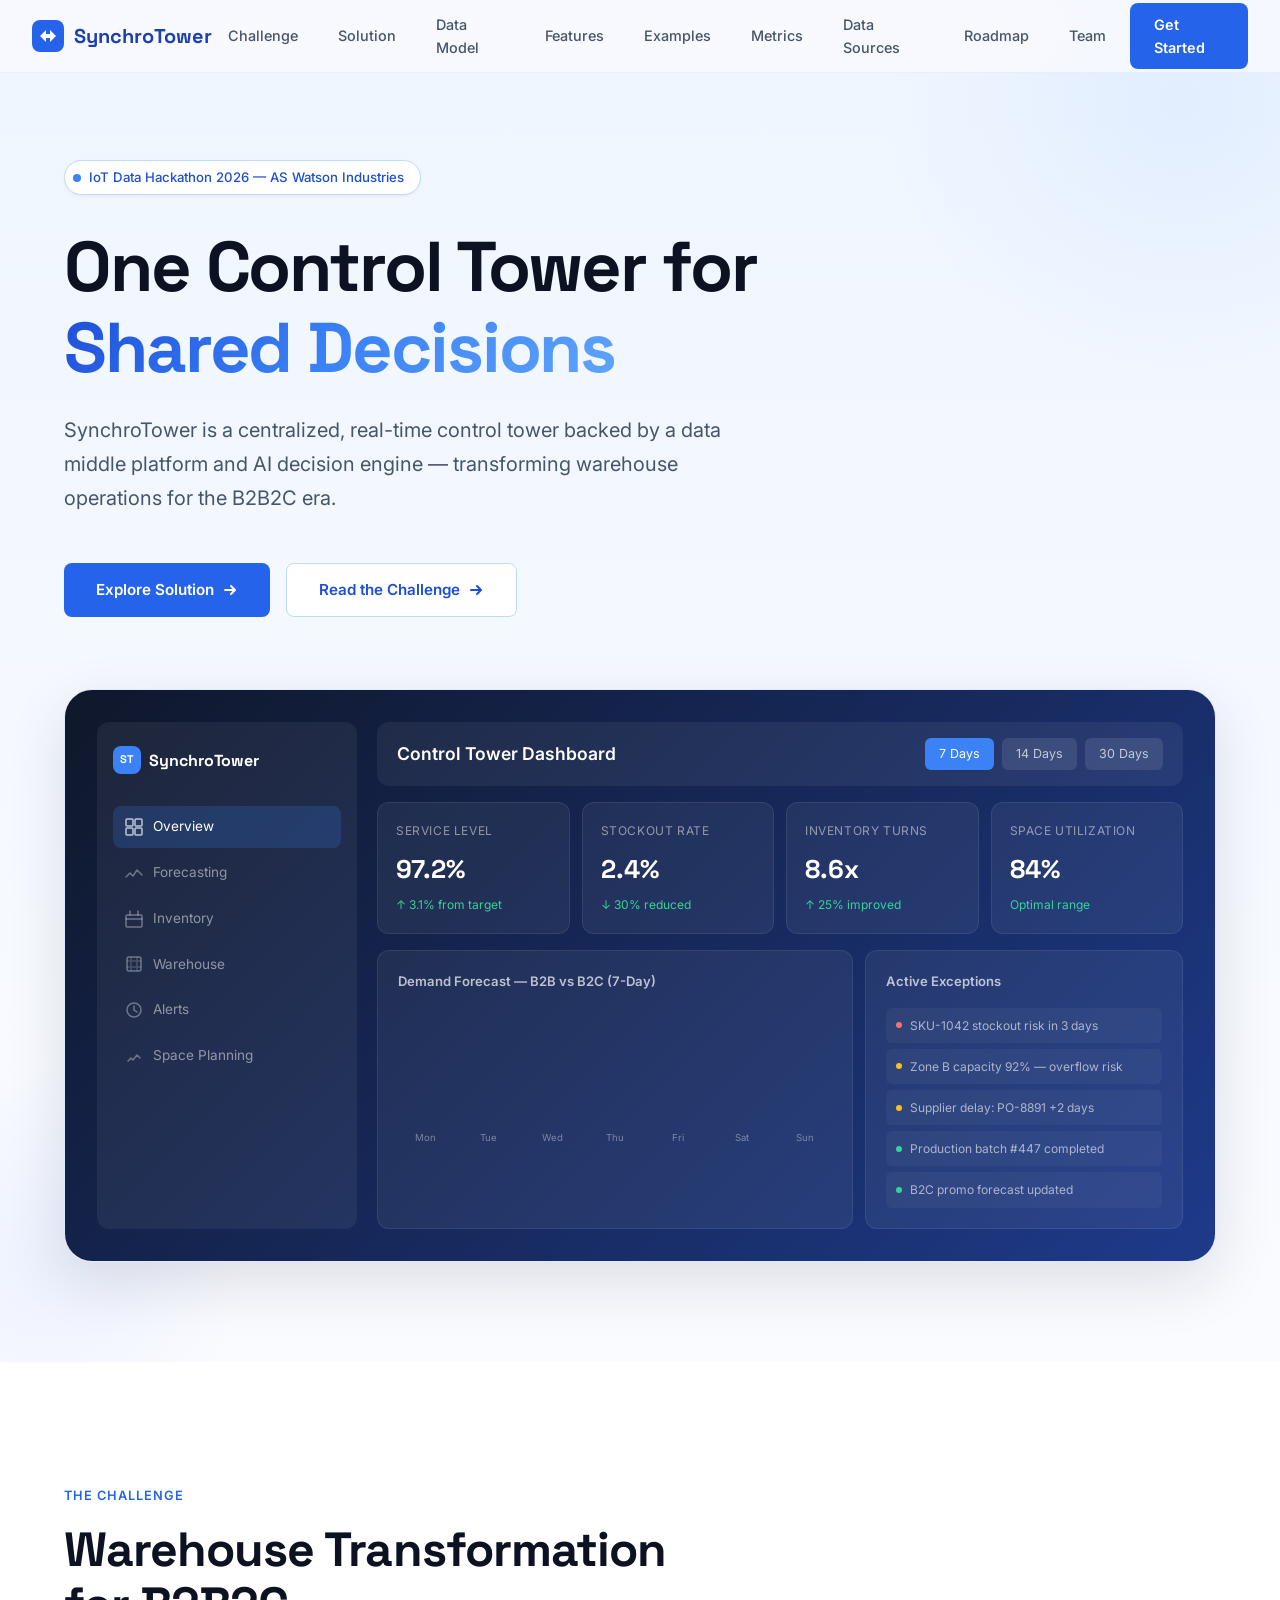
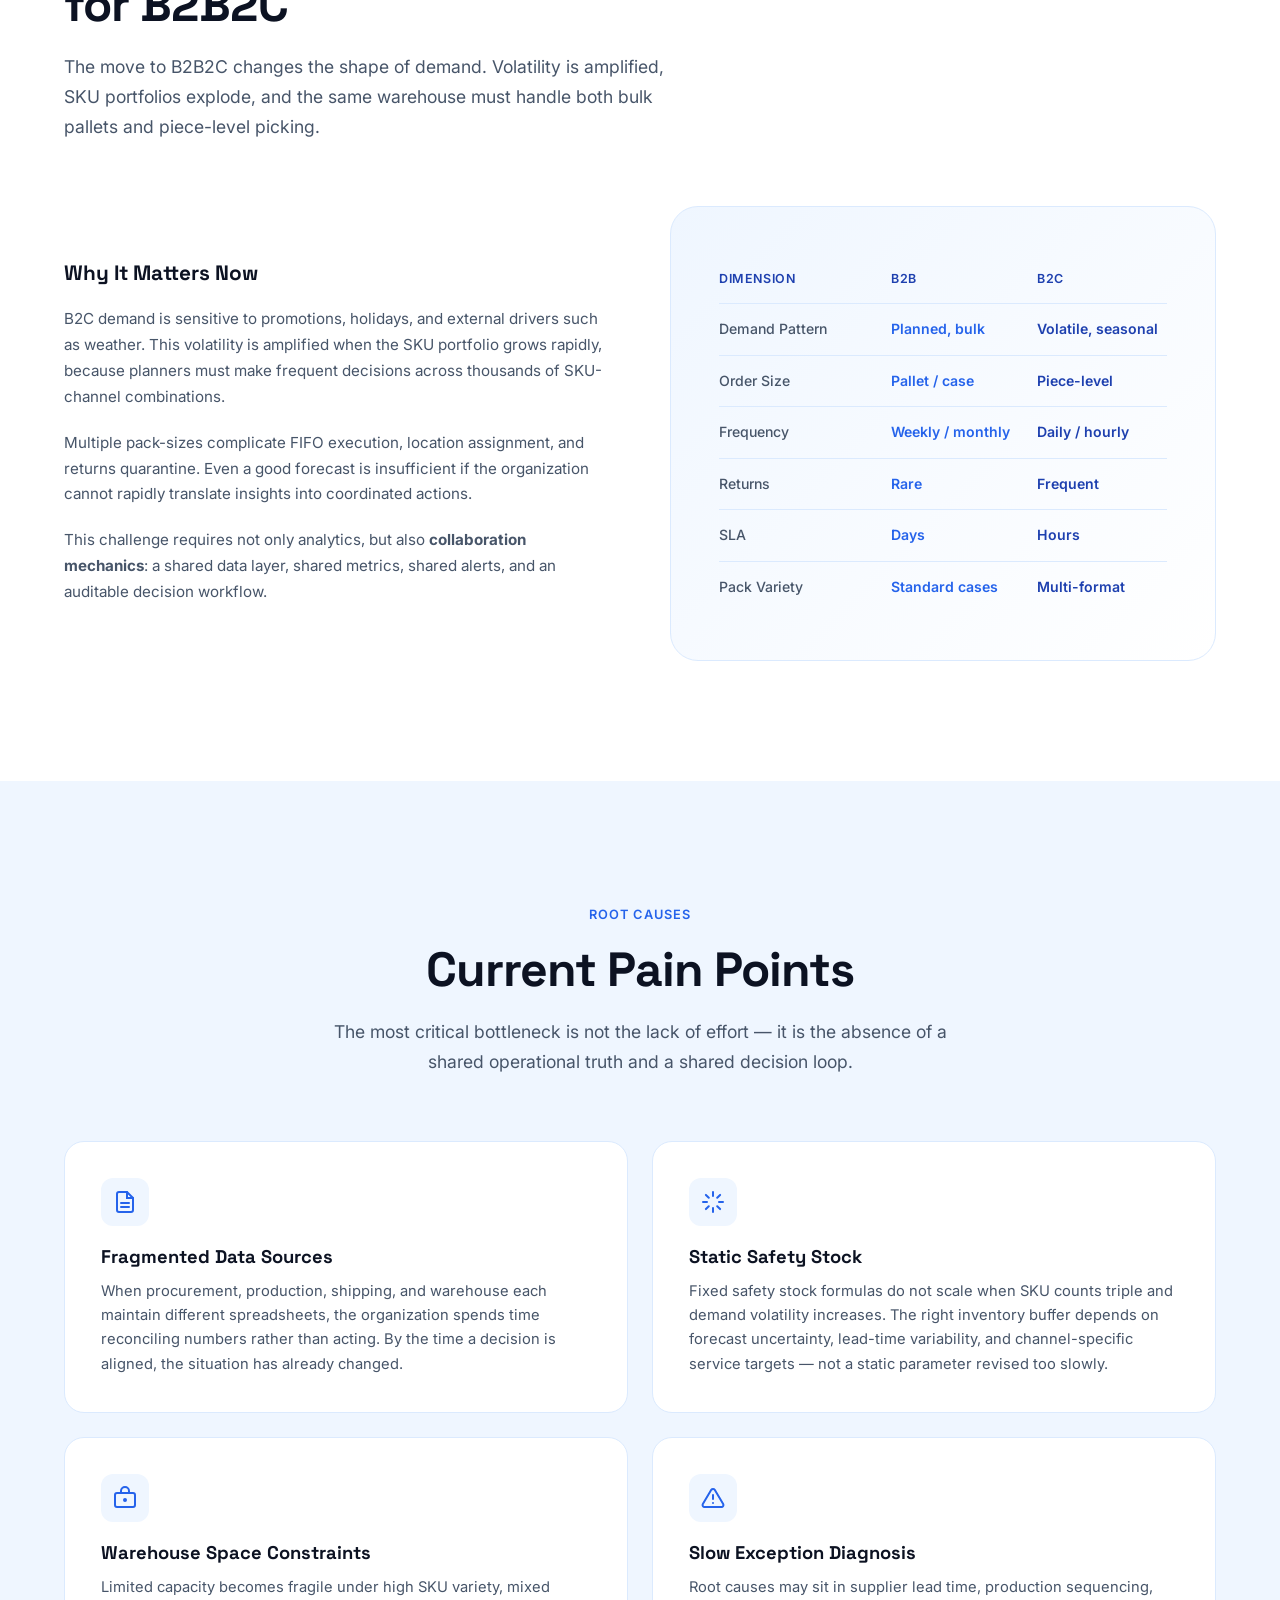
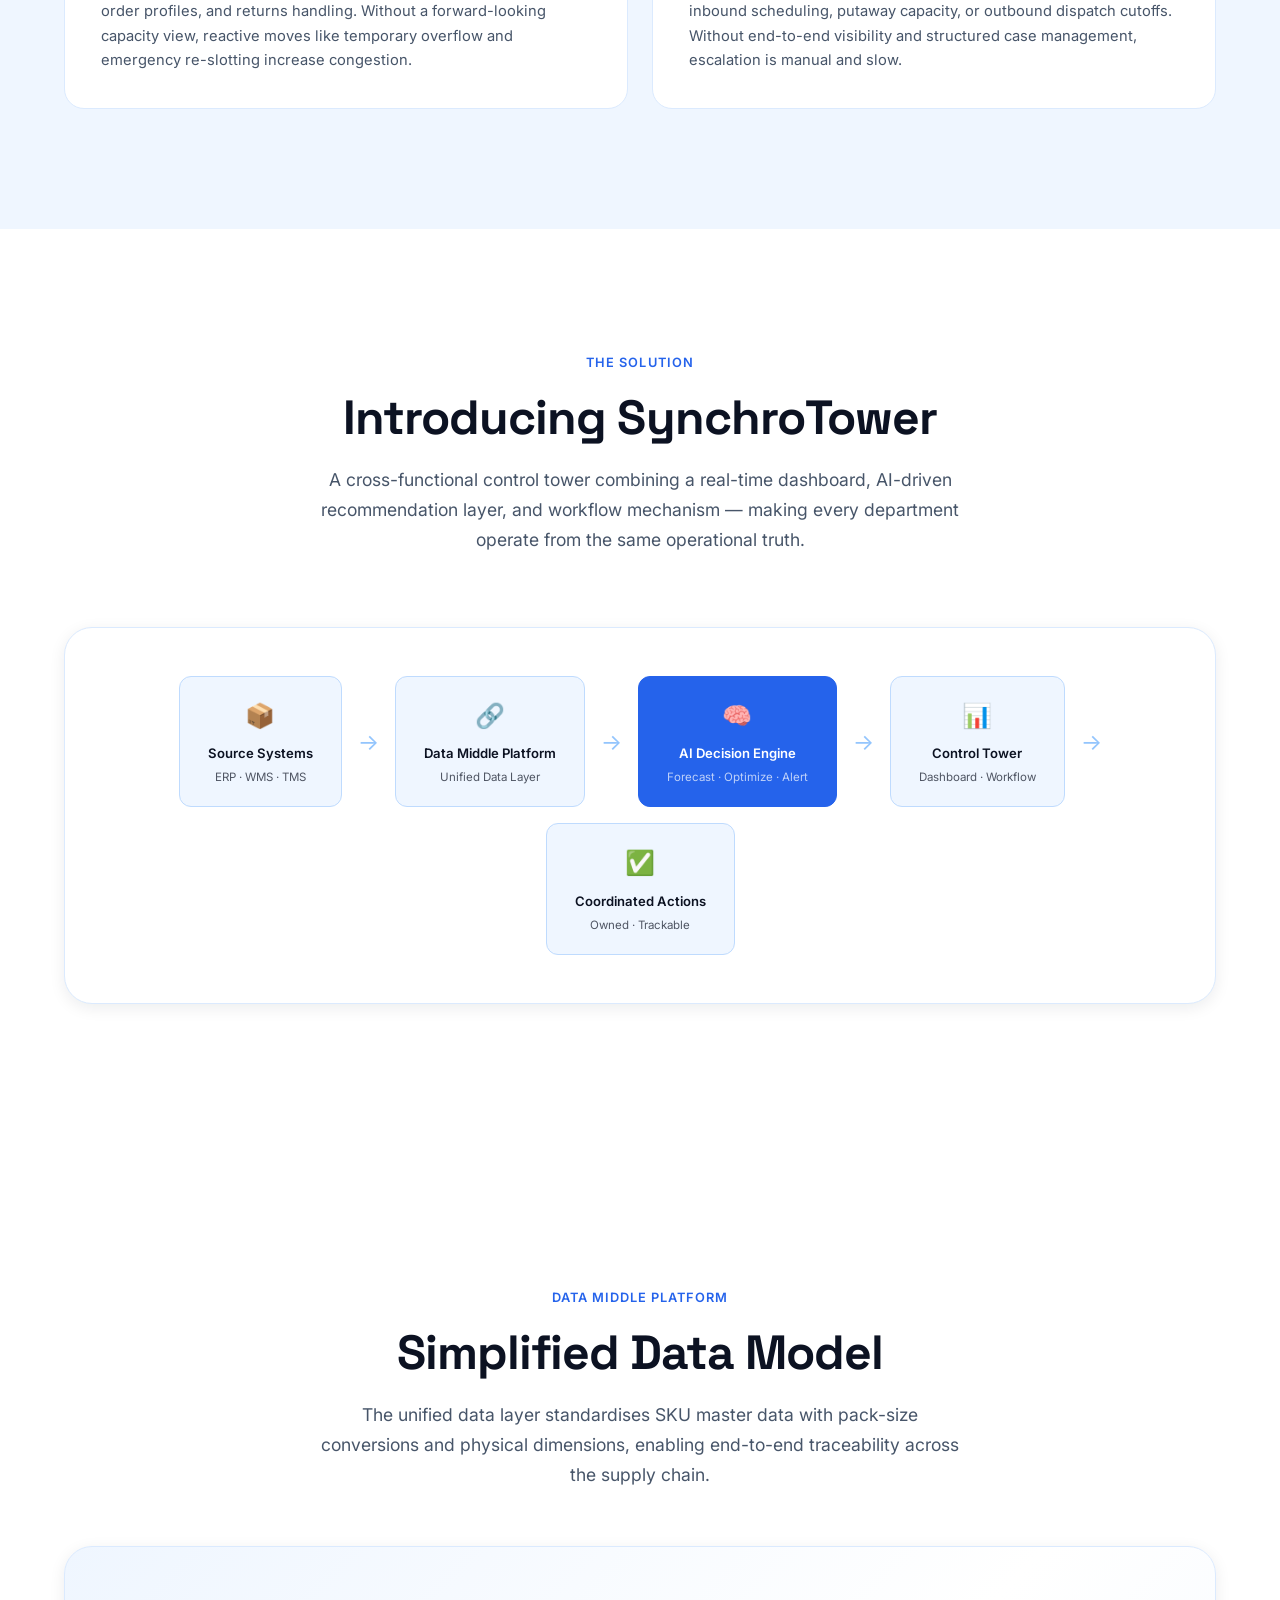
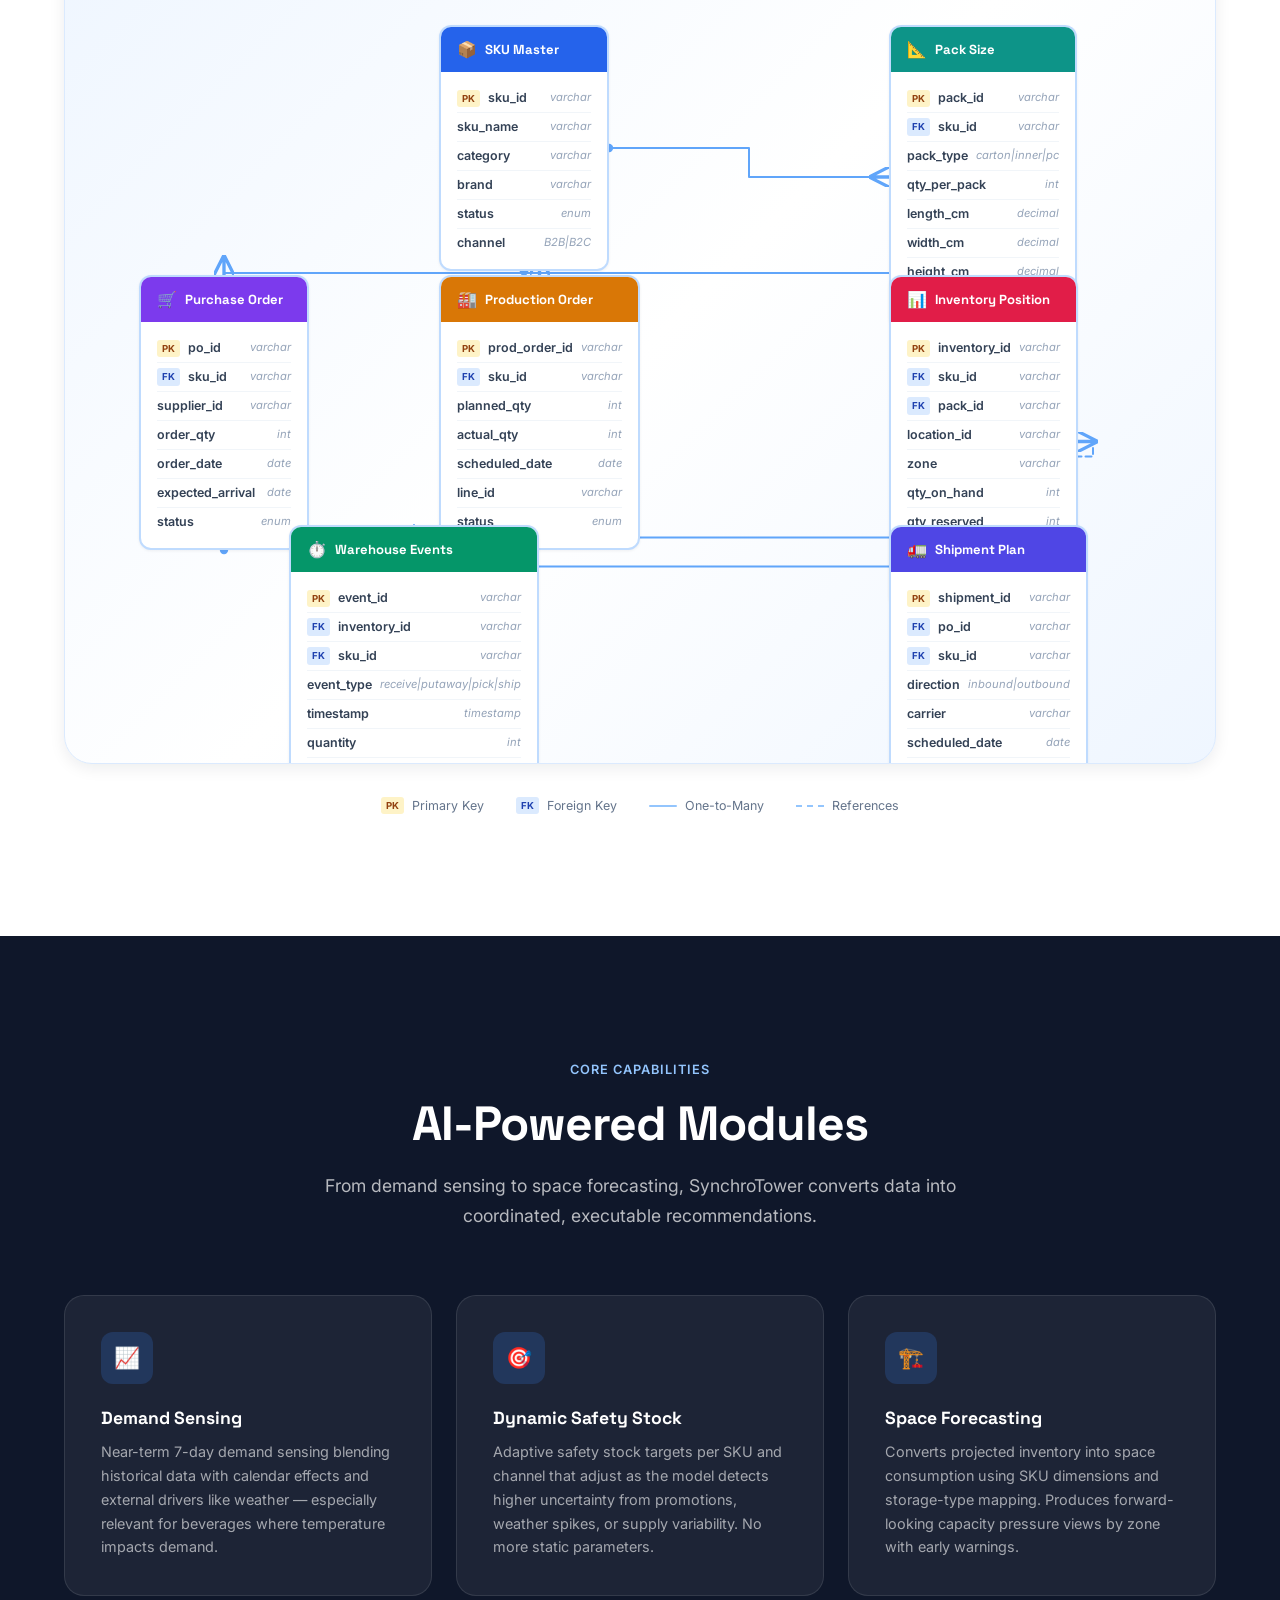
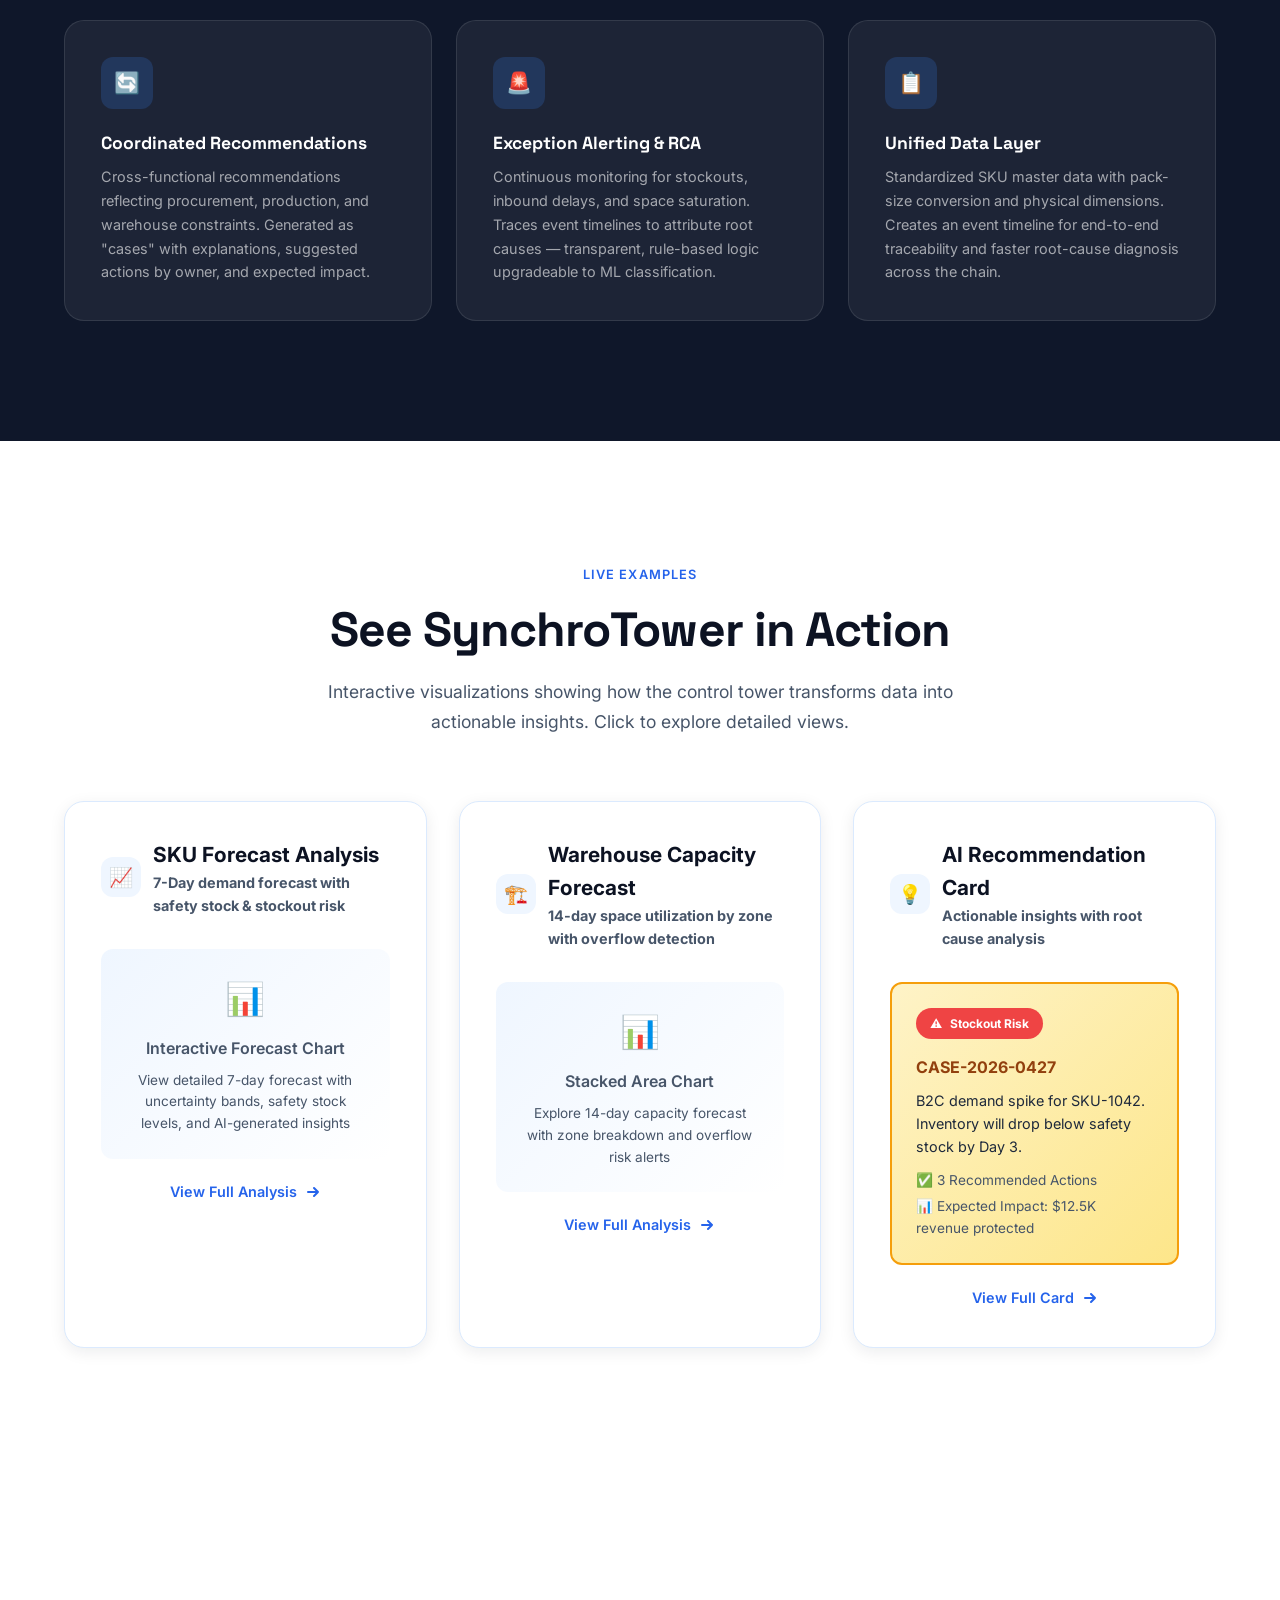
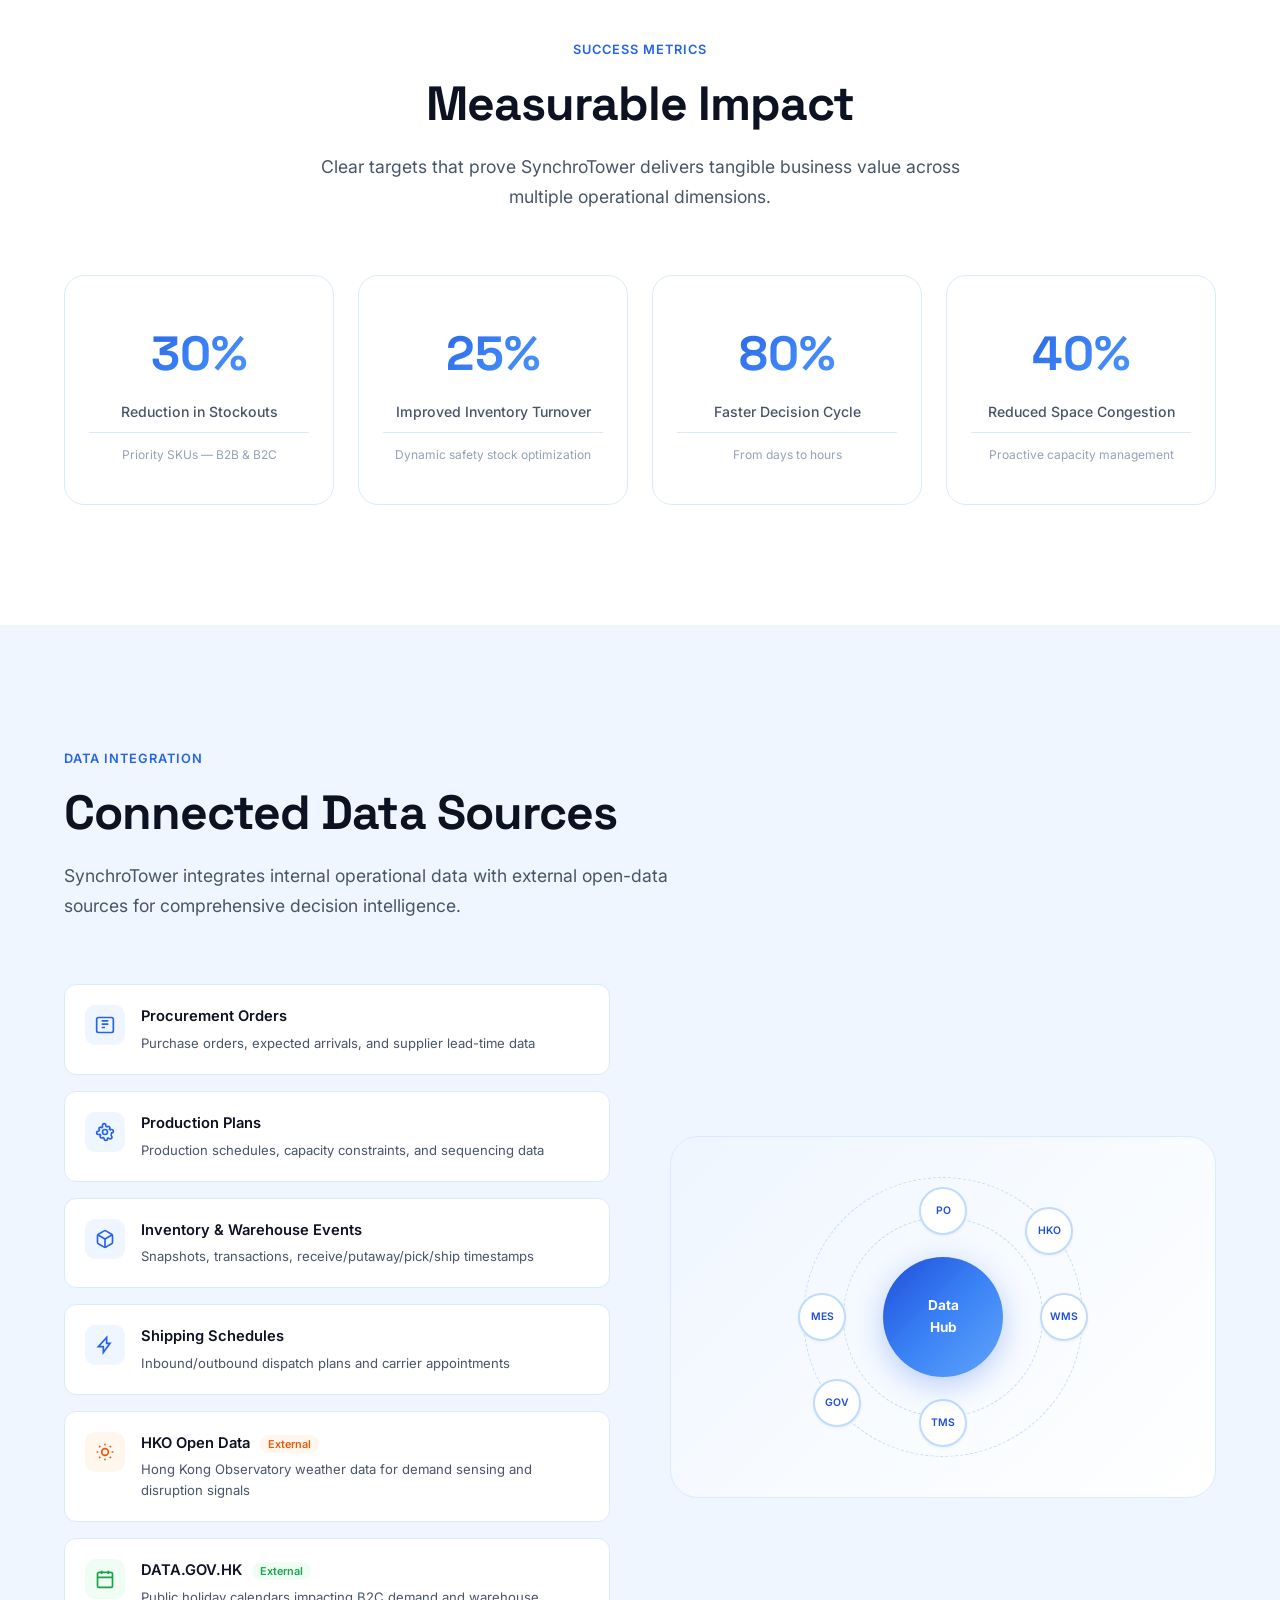
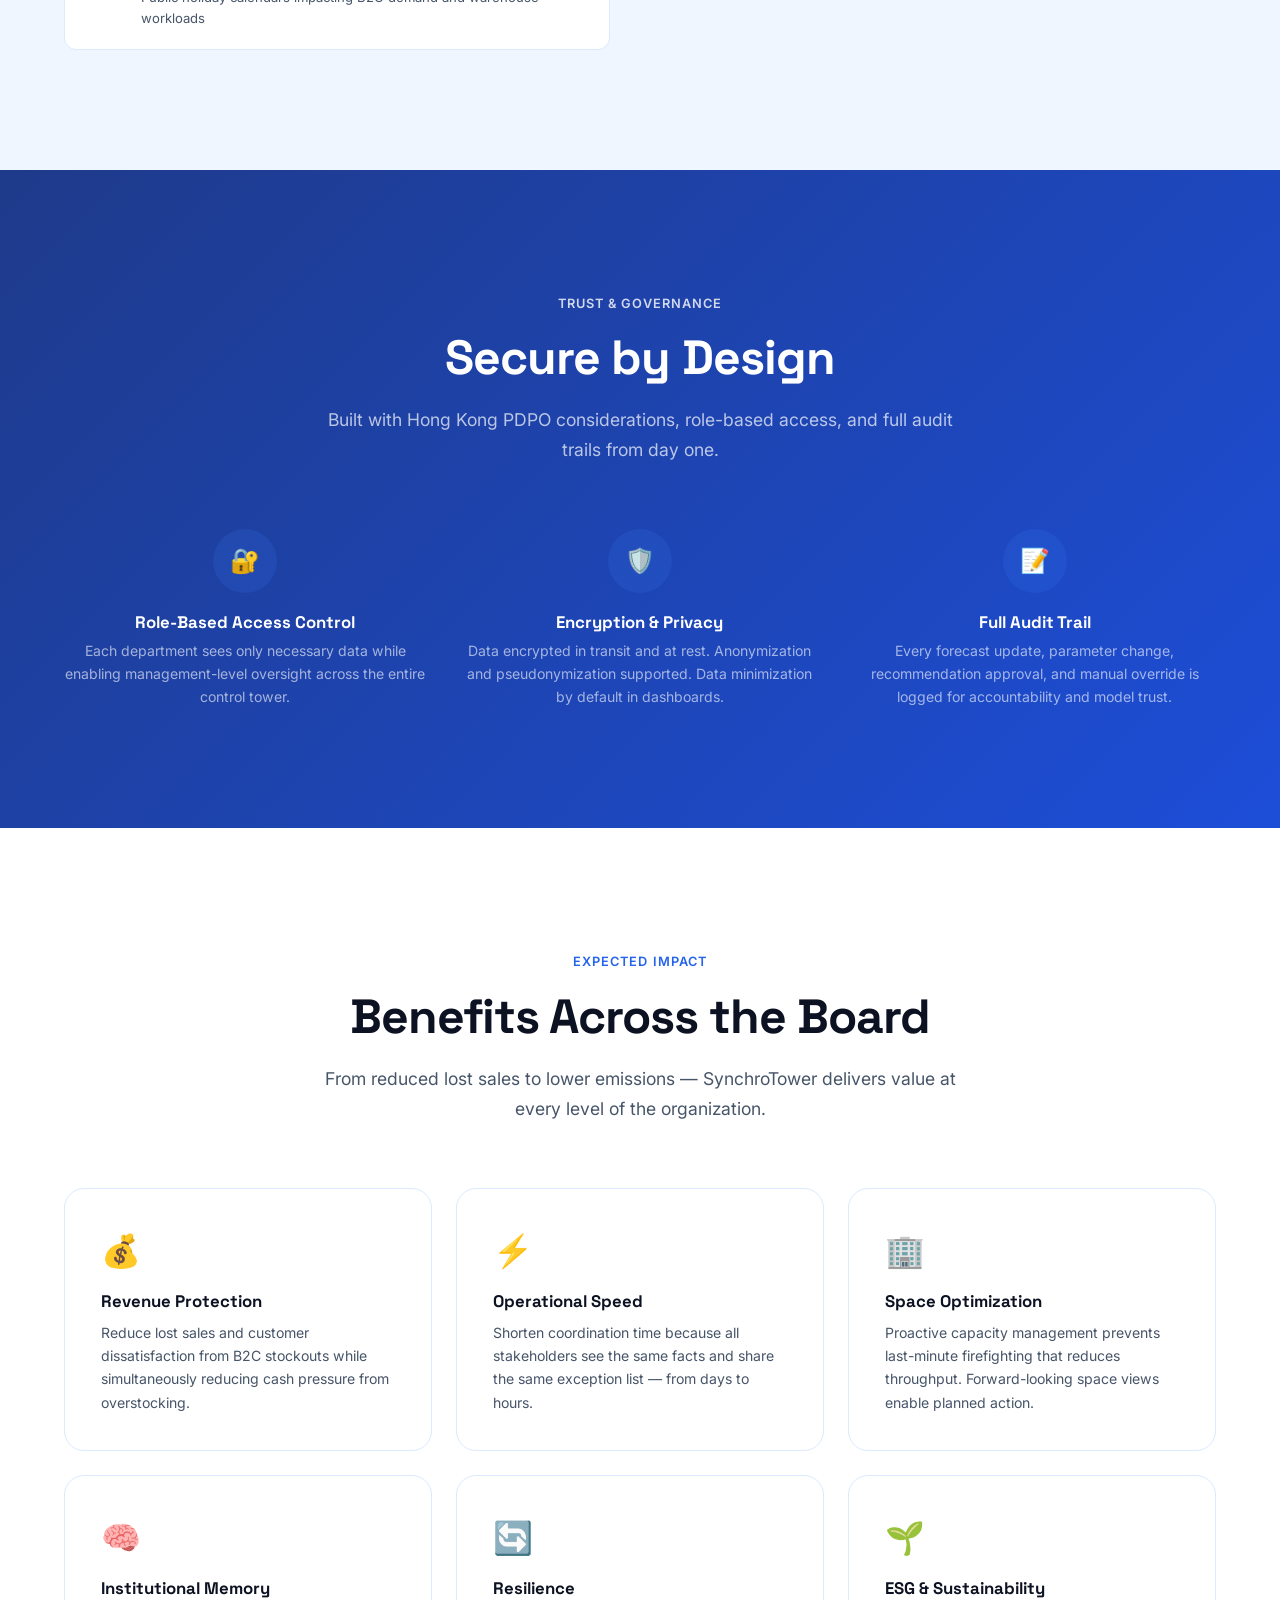
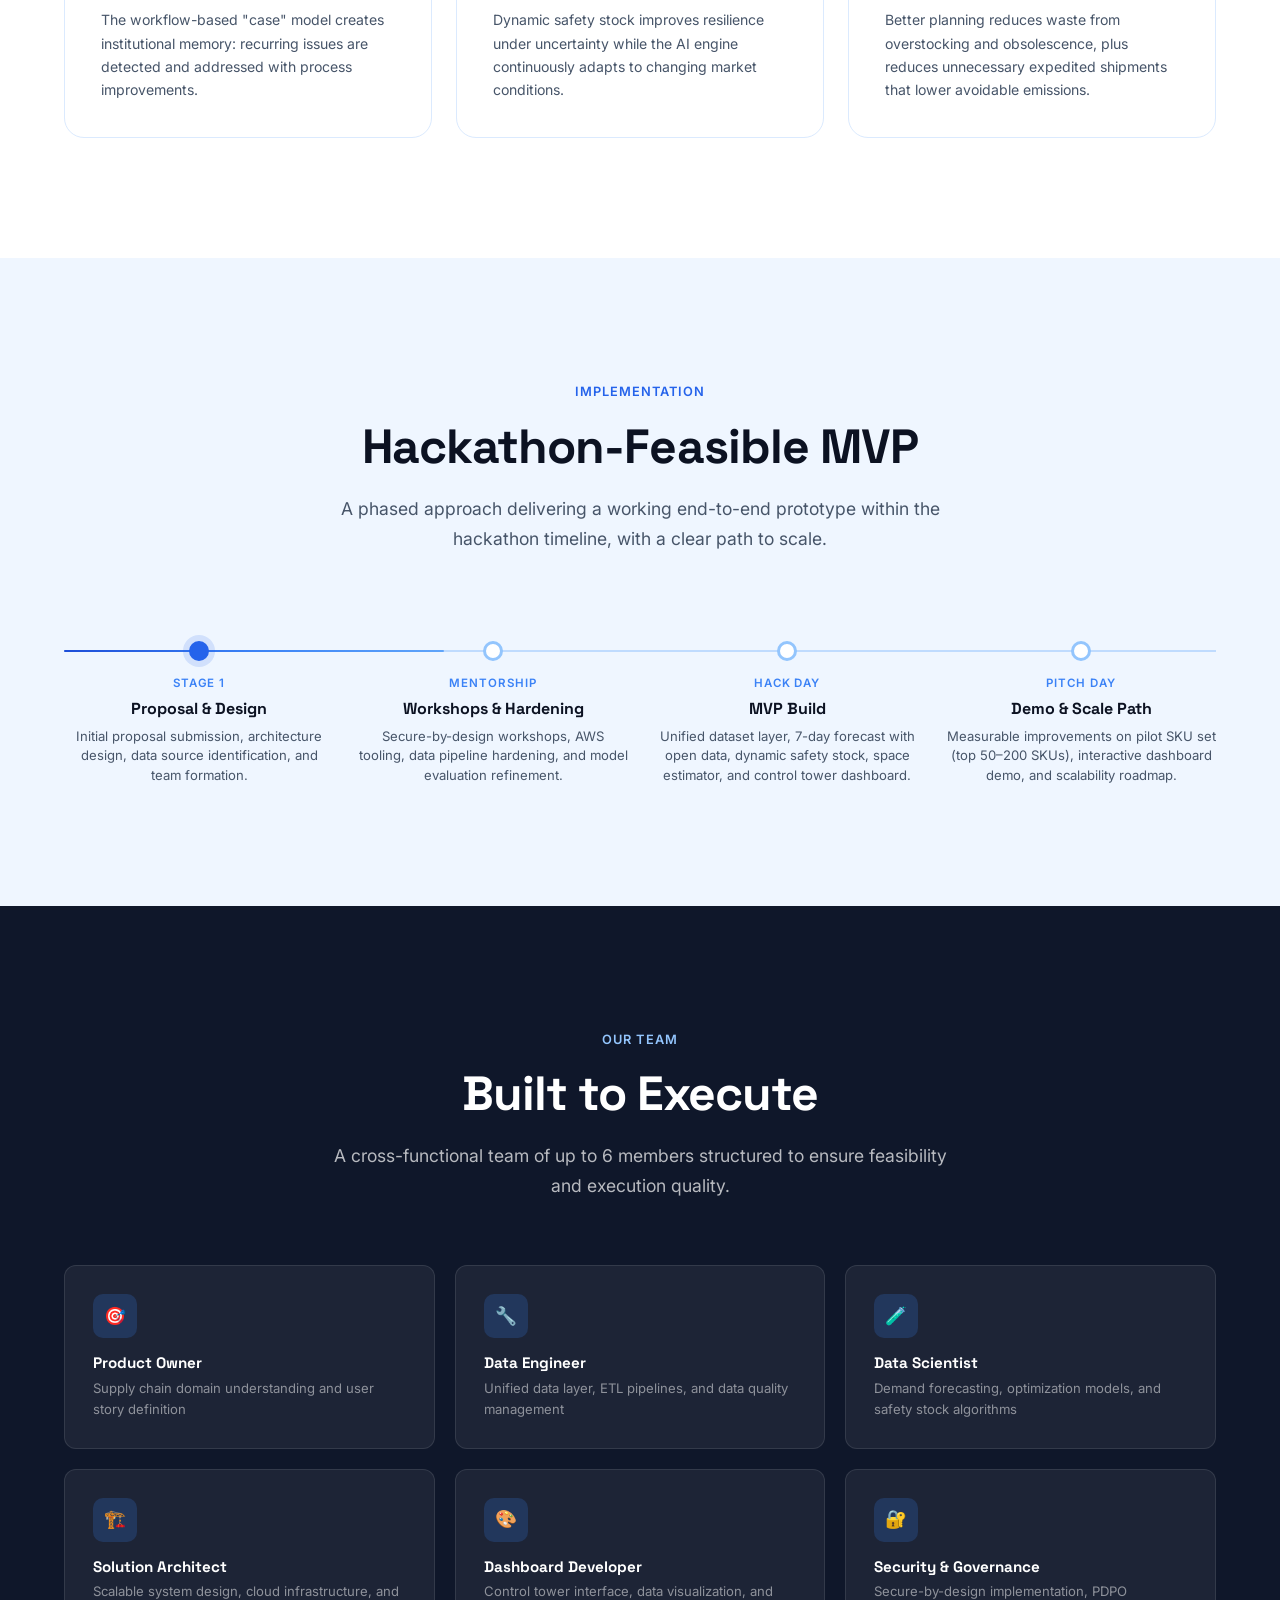
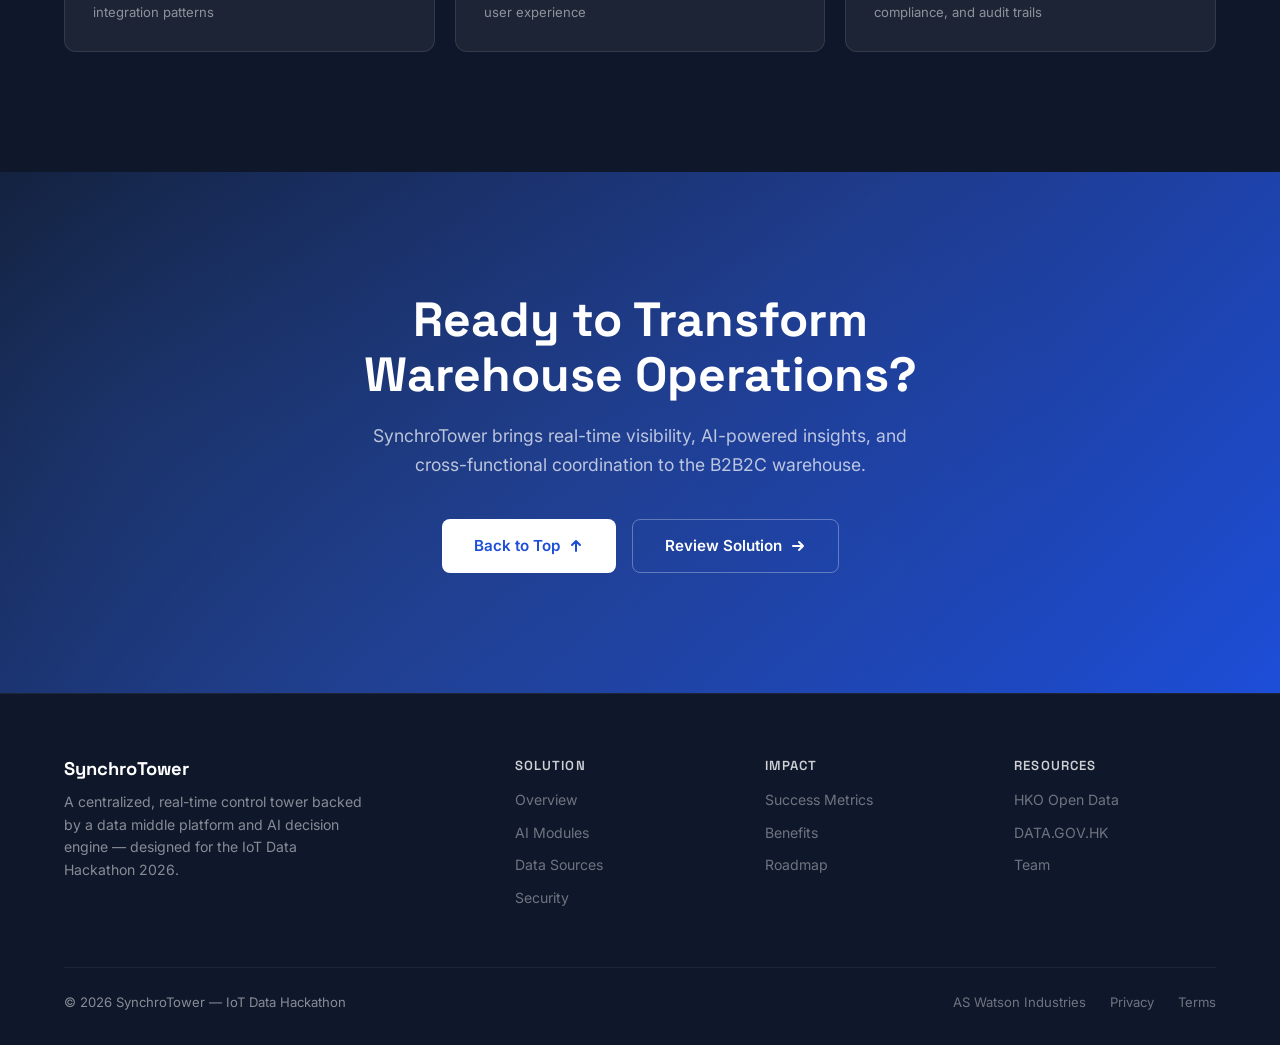
==== commit a6b0caf1: "update: main page debug" ====
--- a/index.html
+++ b/index.html
@@ -2058,4 +2058,343 @@
           <h4>Solution Architect</h4>
           <p>Scalable system design, cloud infrastructure, and integration patterns</p>
         </div>
-     +        <div class="team-role fade-in fade-in-delay-4">
+          <div class="team-role-icon">🎨</div>
+          <h4>Dashboard Developer</h4>
+          <p>Control tower interface, data visualization, and user experience</p>
+        </div>
+        <div class="team-role fade-in">
+          <div class="team-role-icon">🔐</div>
+          <h4>Security & Governance</h4>
+          <p>Secure-by-design implementation, PDPO compliance, and audit trails</p>
+        </div>
+      </div>
+    </div>
+  </section>
+
+  <!-- ===== CTA ===== -->
+  <section class="cta-section" id="cta">
+    <div class="container">
+      <h2 class="fade-in">Ready to Transform<br>Warehouse Operations?</h2>
+      <p class="fade-in fade-in-delay-1">SynchroTower brings real-time visibility, AI-powered insights, and cross-functional coordination to the B2B2C warehouse.</p>
+      <div class="cta-buttons fade-in fade-in-delay-2">
+        <a href="#hero" class="btn-white">
+          Back to Top
+          <svg width="16" height="16" viewBox="0 0 16 16" fill="none"><path d="M8 13V3M4 7l4-4 4 4" stroke="currentColor" stroke-width="2" stroke-linecap="round" stroke-linejoin="round"/></svg>
+        </a>
+        <a href="#solution" class="btn-outline-white">
+          Review Solution
+          <svg width="16" height="16" viewBox="0 0 16 16" fill="none"><path d="M3 8h10M9 4l4 4-4 4" stroke="currentColor" stroke-width="2" stroke-linecap="round" stroke-linejoin="round"/></svg>
+        </a>
+      </div>
+    </div>
+  </section>
+
+  <!-- ===== FOOTER ===== -->
+  <footer class="footer">
+    <div class="container">
+      <div class="footer-grid">
+        <div class="footer-brand">
+          <h3>SynchroTower</h3>
+          <p>A centralized, real-time control tower backed by a data middle platform and AI decision engine — designed for the IoT Data Hackathon 2026.</p>
+        </div>
+        <div class="footer-col">
+          <h4>Solution</h4>
+          <a href="#solution">Overview</a>
+          <a href="#features">AI Modules</a>
+          <a href="#data">Data Sources</a>
+          <a href="#security">Security</a>
+        </div>
+        <div class="footer-col">
+          <h4>Impact</h4>
+          <a href="#metrics">Success Metrics</a>
+          <a href="#benefits">Benefits</a>
+          <a href="#timeline">Roadmap</a>
+        </div>
+        <div class="footer-col">
+          <h4>Resources</h4>
+          <a href="https://www.hko.gov.hk/en/abouthko/opendata_intro.htm" target="_blank">HKO Open Data</a>
+          <a href="https://data.gov.hk/" target="_blank">DATA.GOV.HK</a>
+          <a href="#team">Team</a>
+        </div>
+      </div>
+      <div class="footer-bottom">
+        <span>© 2026 SynchroTower — IoT Data Hackathon</span>
+        <div class="footer-links">
+          <a href="#">AS Watson Industries</a>
+          <a href="#">Privacy</a>
+          <a href="#">Terms</a>
+        </div>
+      </div>
+    </div>
+  </footer>
+
+  <!-- ===== JAVASCRIPT ===== -->
+  <script>
+    // Navbar scroll effect
+    const navbar = document.getElementById('navbar');
+    window.addEventListener('scroll', () => {
+      navbar.classList.toggle('scrolled', window.scrollY > 20);
+    });
+
+    // Mobile menu toggle
+    const mobileBtn = document.getElementById('mobileMenuBtn');
+    const navLinks = document.querySelector('.nav-links');
+    let menuOpen = false;
+    mobileBtn.addEventListener('click', () => {
+      menuOpen = !menuOpen;
+      navLinks.style.display = menuOpen ? 'flex' : '';
+      if (menuOpen) {
+        navLinks.style.cssText = `
+          display:flex; flex-direction:column; position:absolute;
+          top:72px; left:0; right:0; background:rgba(250,251,255,0.98);
+          padding:16px 24px; box-shadow:0 8px 30px rgba(0,0,0,0.1);
+          backdrop-filter:blur(20px); border-bottom:1px solid var(--blue-100);
+        `;
+      } else {
+        navLinks.style.cssText = '';
+      }
+    });
+
+    // Scroll animations
+    const observerOptions = { threshold: 0.1, rootMargin: '0px 0px -50px 0px' };
+    const observer = new IntersectionObserver((entries) => {
+      entries.forEach(entry => {
+        if (entry.isIntersecting) {
+          entry.target.classList.add('visible');
+        }
+      });
+    }, observerOptions);
+    document.querySelectorAll('.fade-in').forEach(el => observer.observe(el));
+
+    // Animated KPI counters
+    const kpiObserver = new IntersectionObserver((entries) => {
+      entries.forEach(entry => {
+        if (entry.isIntersecting) {
+          const el = entry.target;
+          const target = parseInt(el.dataset.target);
+          const suffix = el.dataset.suffix || '';
+          let current = 0;
+          const duration = 1500;
+          const step = target / (duration / 16);
+          const timer = setInterval(() => {
+            current += step;
+            if (current >= target) {
+              current = target;
+              clearInterval(timer);
+            }
+            el.textContent = Math.round(current) + suffix;
+          }, 16);
+          kpiObserver.unobserve(el);
+        }
+      });
+    }, { threshold: 0.5 });
+    document.querySelectorAll('.kpi-number').forEach(el => kpiObserver.observe(el));
+
+    // Generate demand chart bars
+    const demandChart = document.getElementById('demandChart');
+    const b2bData = [45, 52, 48, 55, 50, 53, 47];
+    const b2cData = [65, 78, 72, 85, 90, 82, 70];
+    const days = ['Mon', 'Tue', 'Wed', 'Thu', 'Fri', 'Sat', 'Sun'];
+    const maxVal = Math.max(...b2bData, ...b2cData);
+
+    days.forEach((day, i) => {
+      const group = document.createElement('div');
+      group.style.cssText = 'flex:1; display:flex; gap:3px; align-items:flex-end; position:relative;';
+
+      const b2bBar = document.createElement('div');
+      b2bBar.className = 'chart-bar b2b';
+      b2bBar.style.height = '0%';
+      b2bBar.style.flex = '1';
+      setTimeout(() => { b2bBar.style.height = (b2bData[i] / maxVal * 100) + '%'; }, 300 + i * 80);
+
+      const b2cBar = document.createElement('div');
+      b2cBar.className = 'chart-bar b2c';
+      b2cBar.style.height = '0%';
+      b2cBar.style.flex = '1';
+      setTimeout(() => { b2cBar.style.height = (b2cData[i] / maxVal * 100) + '%'; }, 350 + i * 80);
+
+      group.appendChild(b2bBar);
+      group.appendChild(b2cBar);
+
+      const label = document.createElement('div');
+      label.style.cssText = 'position:absolute; bottom:-18px; left:50%; transform:translateX(-50%); font-size:0.6rem; color:rgba(255,255,255,0.4);';
+      label.textContent = day;
+      group.appendChild(label);
+
+      demandChart.appendChild(group);
+    });
+
+    // ===== ERD RELATIONSHIP LINES =====
+    function drawERDLines() {
+      const svg = document.getElementById('erdLines');
+      const canvas = document.getElementById('erdCanvas');
+      if (!svg || !canvas) return;
+
+      const canvasRect = canvas.getBoundingClientRect();
+      svg.innerHTML = '';
+
+      // Define marker arrowheads
+      const defs = document.createElementNS('http://www.w3.org/2000/svg', 'defs');
+
+      // Crow's-foot "many" marker
+      const markerMany = document.createElementNS('http://www.w3.org/2000/svg', 'marker');
+      markerMany.setAttribute('id', 'crowfoot');
+      markerMany.setAttribute('viewBox', '0 0 12 12');
+      markerMany.setAttribute('refX', '12');
+      markerMany.setAttribute('refY', '6');
+      markerMany.setAttribute('markerWidth', '10');
+      markerMany.setAttribute('markerHeight', '10');
+      markerMany.setAttribute('orient', 'auto-start-reverse');
+      markerMany.innerHTML = '<path d="M0,6 L12,0 M0,6 L12,12 M0,6 L12,6" stroke="#60a5fa" stroke-width="2" fill="none"/>';
+      defs.appendChild(markerMany);
+
+      // One marker (single line)
+      const markerOne = document.createElementNS('http://www.w3.org/2000/svg', 'marker');
+      markerOne.setAttribute('id', 'onemark');
+      markerOne.setAttribute('viewBox', '0 0 12 12');
+      markerOne.setAttribute('refX', '0');
+      markerOne.setAttribute('refY', '6');
+      markerOne.setAttribute('markerWidth', '8');
+      markerOne.setAttribute('markerHeight', '8');
+      markerOne.setAttribute('orient', 'auto-start-reverse');
+      markerOne.innerHTML = '<line x1="4" y1="0" x2="4" y2="12" stroke="#60a5fa" stroke-width="2"/>';
+      defs.appendChild(markerOne);
+
+      // Dot marker for references
+      const markerDot = document.createElementNS('http://www.w3.org/2000/svg', 'marker');
+      markerDot.setAttribute('id', 'dotmark');
+      markerDot.setAttribute('viewBox', '0 0 10 10');
+      markerDot.setAttribute('refX', '5');
+      markerDot.setAttribute('refY', '5');
+      markerDot.setAttribute('markerWidth', '6');
+      markerDot.setAttribute('markerHeight', '6');
+      markerDot.innerHTML = '<circle cx="5" cy="5" r="3.5" fill="#60a5fa"/>';
+      defs.appendChild(markerDot);
+
+      svg.appendChild(defs);
+
+      function getEntityCenter(id) {
+        const el = document.getElementById(id);
+        if (!el) return { x: 0, y: 0 };
+        return {
+          x: el.offsetLeft + el.offsetWidth / 2,
+          y: el.offsetTop + el.offsetHeight / 2,
+          top: el.offsetTop,
+          bottom: el.offsetTop + el.offsetHeight,
+          left: el.offsetLeft,
+          right: el.offsetLeft + el.offsetWidth,
+          w: el.offsetWidth,
+          h: el.offsetHeight
+        };
+      }
+
+      function drawPath(fromId, toId, fromSide, toSide, dashed) {
+        const from = getEntityCenter(fromId);
+        const to = getEntityCenter(toId);
+
+        let x1, y1, x2, y2;
+
+        // Calculate connection points based on sides
+        if (fromSide === 'bottom') { x1 = from.x; y1 = from.bottom; }
+        else if (fromSide === 'right') { x1 = from.right; y1 = from.y; }
+        else if (fromSide === 'left') { x1 = from.left; y1 = from.y; }
+        else { x1 = from.x; y1 = from.top; }
+
+        if (toSide === 'top') { x2 = to.x; y2 = to.top; }
+        else if (toSide === 'left') { x2 = to.left; y2 = to.y; }
+        else if (toSide === 'right') { x2 = to.right; y2 = to.y; }
+        else { x2 = to.x; y2 = to.bottom; }
+
+        const path = document.createElementNS('http://www.w3.org/2000/svg', 'path');
+
+        // Create straight orthogonal (L-shaped) paths for clarity
+        let d;
+        const spacing = 15; // spacing for orthogonal turns
+
+        if (fromSide === 'bottom' && toSide === 'top') {
+          // Vertical line: straight down from source, then straight up to target
+          const midY = (y1 + y2) / 2;
+          d = `M ${x1} ${y1} L ${x1} ${midY} L ${x2} ${midY} L ${x2} ${y2}`;
+        } else if (fromSide === 'right' && toSide === 'left') {
+          // Horizontal line: straight right from source, then straight left to target
+          const midX = (x1 + x2) / 2;
+          d = `M ${x1} ${y1} L ${midX} ${y1} L ${midX} ${y2} L ${x2} ${y2}`;
+        } else if (fromSide === 'left' && toSide === 'top') {
+          // L-shape: go left, then up
+          d = `M ${x1} ${y1} L ${x1 - spacing} ${y1} L ${x1 - spacing} ${y2 - spacing} L ${x2} ${y2 - spacing} L ${x2} ${y2}`;
+        } else if (fromSide === 'bottom' && toSide === 'left') {
+          // L-shape: go down, then left
+          d = `M ${x1} ${y1} L ${x1} ${y2 + spacing} L ${x2 - spacing} ${y2 + spacing} L ${x2 - spacing} ${y2} L ${x2} ${y2}`;
+        } else if (fromSide === 'bottom' && toSide === 'right') {
+          // L-shape: go down, then right
+          d = `M ${x1} ${y1} L ${x1} ${y2 + spacing} L ${x2 + spacing} ${y2 + spacing} L ${x2 + spacing} ${y2} L ${x2} ${y2}`;
+        } else if (fromSide === 'right' && toSide === 'top') {
+          // L-shape: go right, then up
+          d = `M ${x1} ${y1} L ${x2 + spacing} ${y1} L ${x2 + spacing} ${y2 - spacing} L ${x2} ${y2 - spacing} L ${x2} ${y2}`;
+        } else if (fromSide === 'top' && toSide === 'left') {
+          // L-shape: go up, then left
+          d = `M ${x1} ${y1} L ${x1} ${y1 - spacing} L ${x2 - spacing} ${y1 - spacing} L ${x2 - spacing} ${y2} L ${x2} ${y2}`;
+        } else if (fromSide === 'top' && toSide === 'right') {
+          // L-shape: go up, then right
+          d = `M ${x1} ${y1} L ${x1} ${y1 - spacing} L ${x2 + spacing} ${y1 - spacing} L ${x2 + spacing} ${y2} L ${x2} ${y2}`;
+        } else {
+          // Default: simple L-shape
+          const midX = (x1 + x2) / 2;
+          const midY = (y1 + y2) / 2;
+          d = `M ${x1} ${y1} L ${midX} ${y1} L ${midX} ${y2} L ${x2} ${y2}`;
+        }
+
+        path.setAttribute('d', d);
+        path.setAttribute('marker-end', 'url(#crowfoot)');
+        path.setAttribute('marker-start', 'url(#dotmark)');
+
+        if (dashed) {
+          path.setAttribute('stroke-dasharray', '6 4');
+          path.setAttribute('stroke', '#93c5fd');
+        }
+
+        svg.appendChild(path);
+      }
+
+      // Relationships:
+      // SKU Master → Pack Size (1:M) - horizontal
+      drawPath('erd-sku', 'erd-pack', 'right', 'left', false);
+      // SKU Master → PO (1:M) - vertical down
+      drawPath('erd-sku', 'erd-po', 'bottom', 'top', false);
+      // SKU Master → Production Order (1:M) - vertical down
+      drawPath('erd-sku', 'erd-prod', 'bottom', 'top', false);
+      // SKU Master → Inventory Position (1:M) - vertical down
+      drawPath('erd-sku', 'erd-inv', 'bottom', 'top', false);
+      // Pack Size → Inventory Position (ref) - diagonal L-shape
+      drawPath('erd-pack', 'erd-inv', 'bottom', 'right', true);
+      // Inventory → Warehouse Events (1:M) - vertical down
+      drawPath('erd-inv', 'erd-whe', 'bottom', 'top', false);
+      // PO → Shipment Plan (1:M) - vertical down
+      drawPath('erd-po', 'erd-ship', 'bottom', 'top', false);
+      // Inventory → Shipment Plan (ref) - vertical down
+      drawPath('erd-inv', 'erd-ship', 'bottom', 'top', true);
+    }
+
+    // Draw on load and resize
+    window.addEventListener('load', drawERDLines);
+    window.addEventListener('resize', drawERDLines);
+
+    // Smooth scroll for anchor links
+    document.querySelectorAll('a[href^="#"]').forEach(anchor => {
+      anchor.addEventListener('click', function (e) {
+        e.preventDefault();
+        const target = document.querySelector(this.getAttribute('href'));
+        if (target) {
+          target.scrollIntoView({ behavior: 'smooth', block: 'start' });
+          // Close mobile menu if open
+          if (menuOpen) {
+            menuOpen = false;
+            navLinks.style.cssText = '';
+          }
+        }
+      });
+    });
+  </script>
+</body>
+</html>
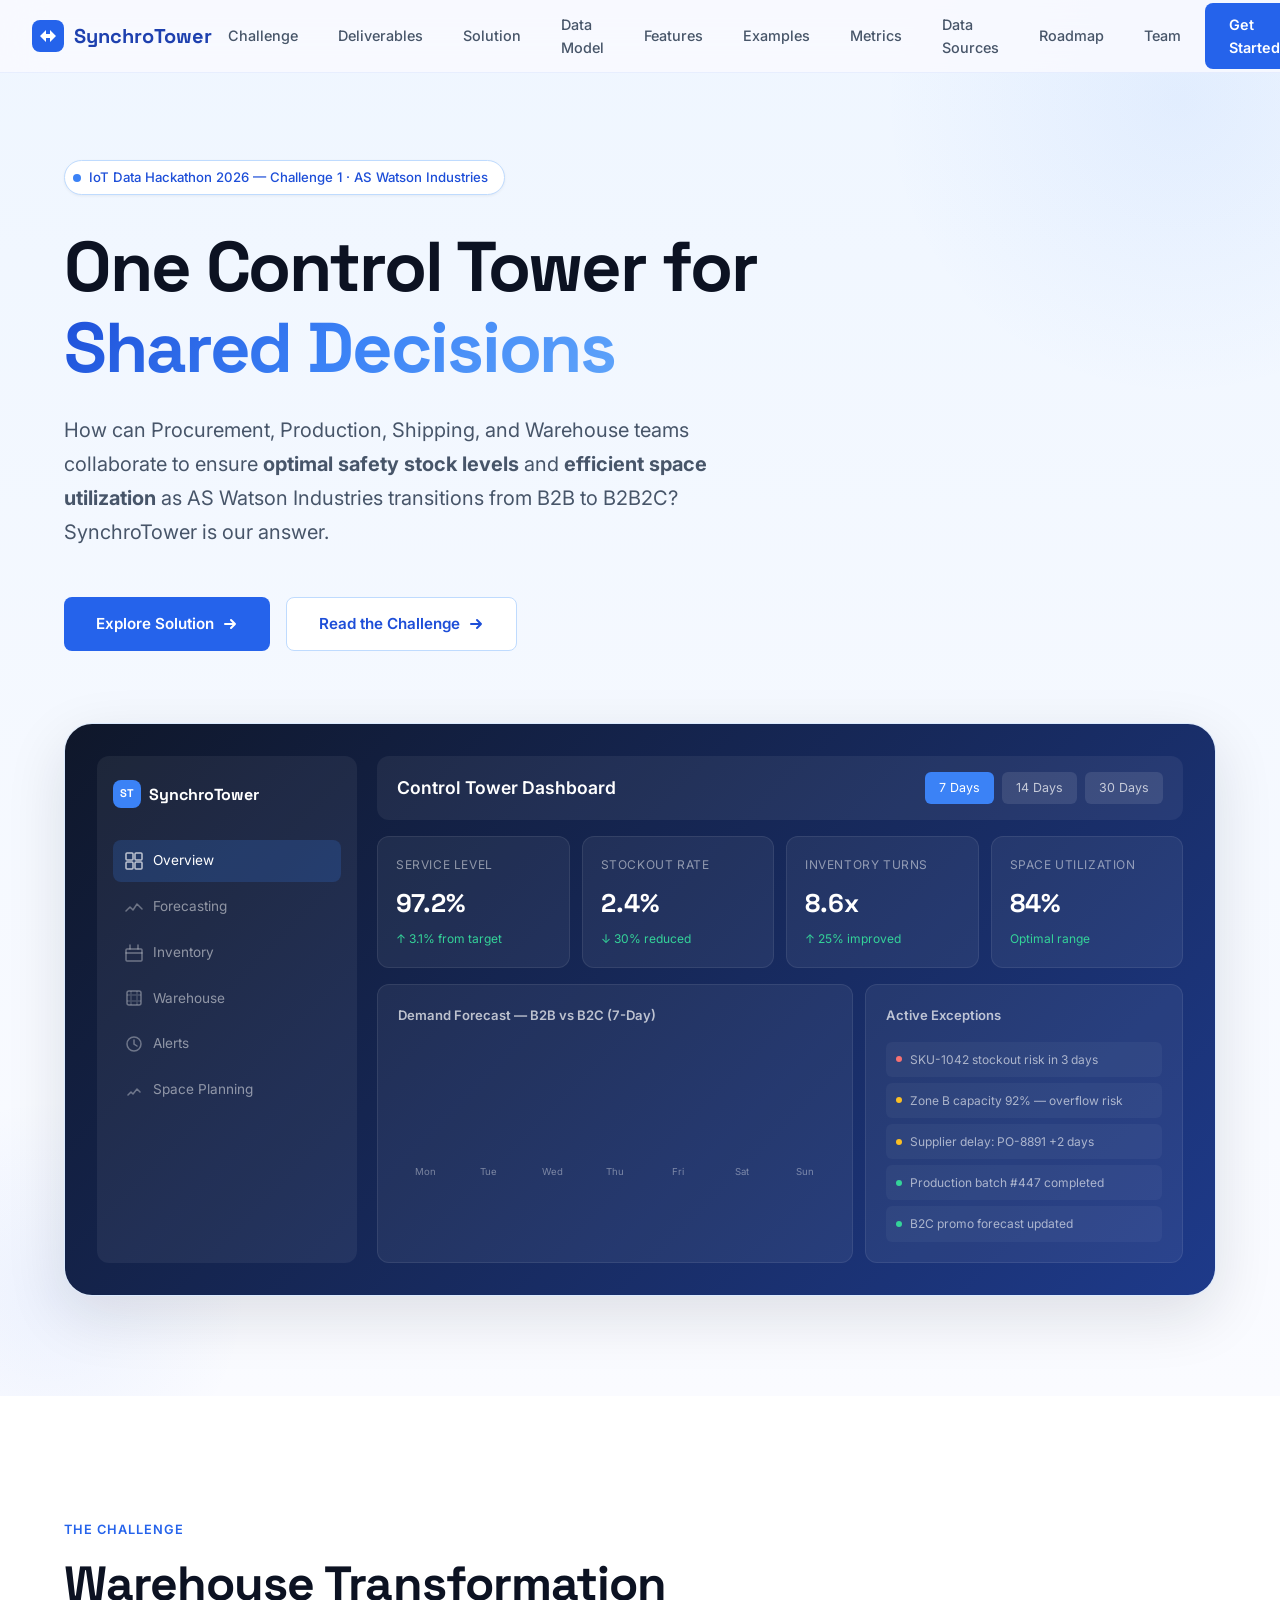
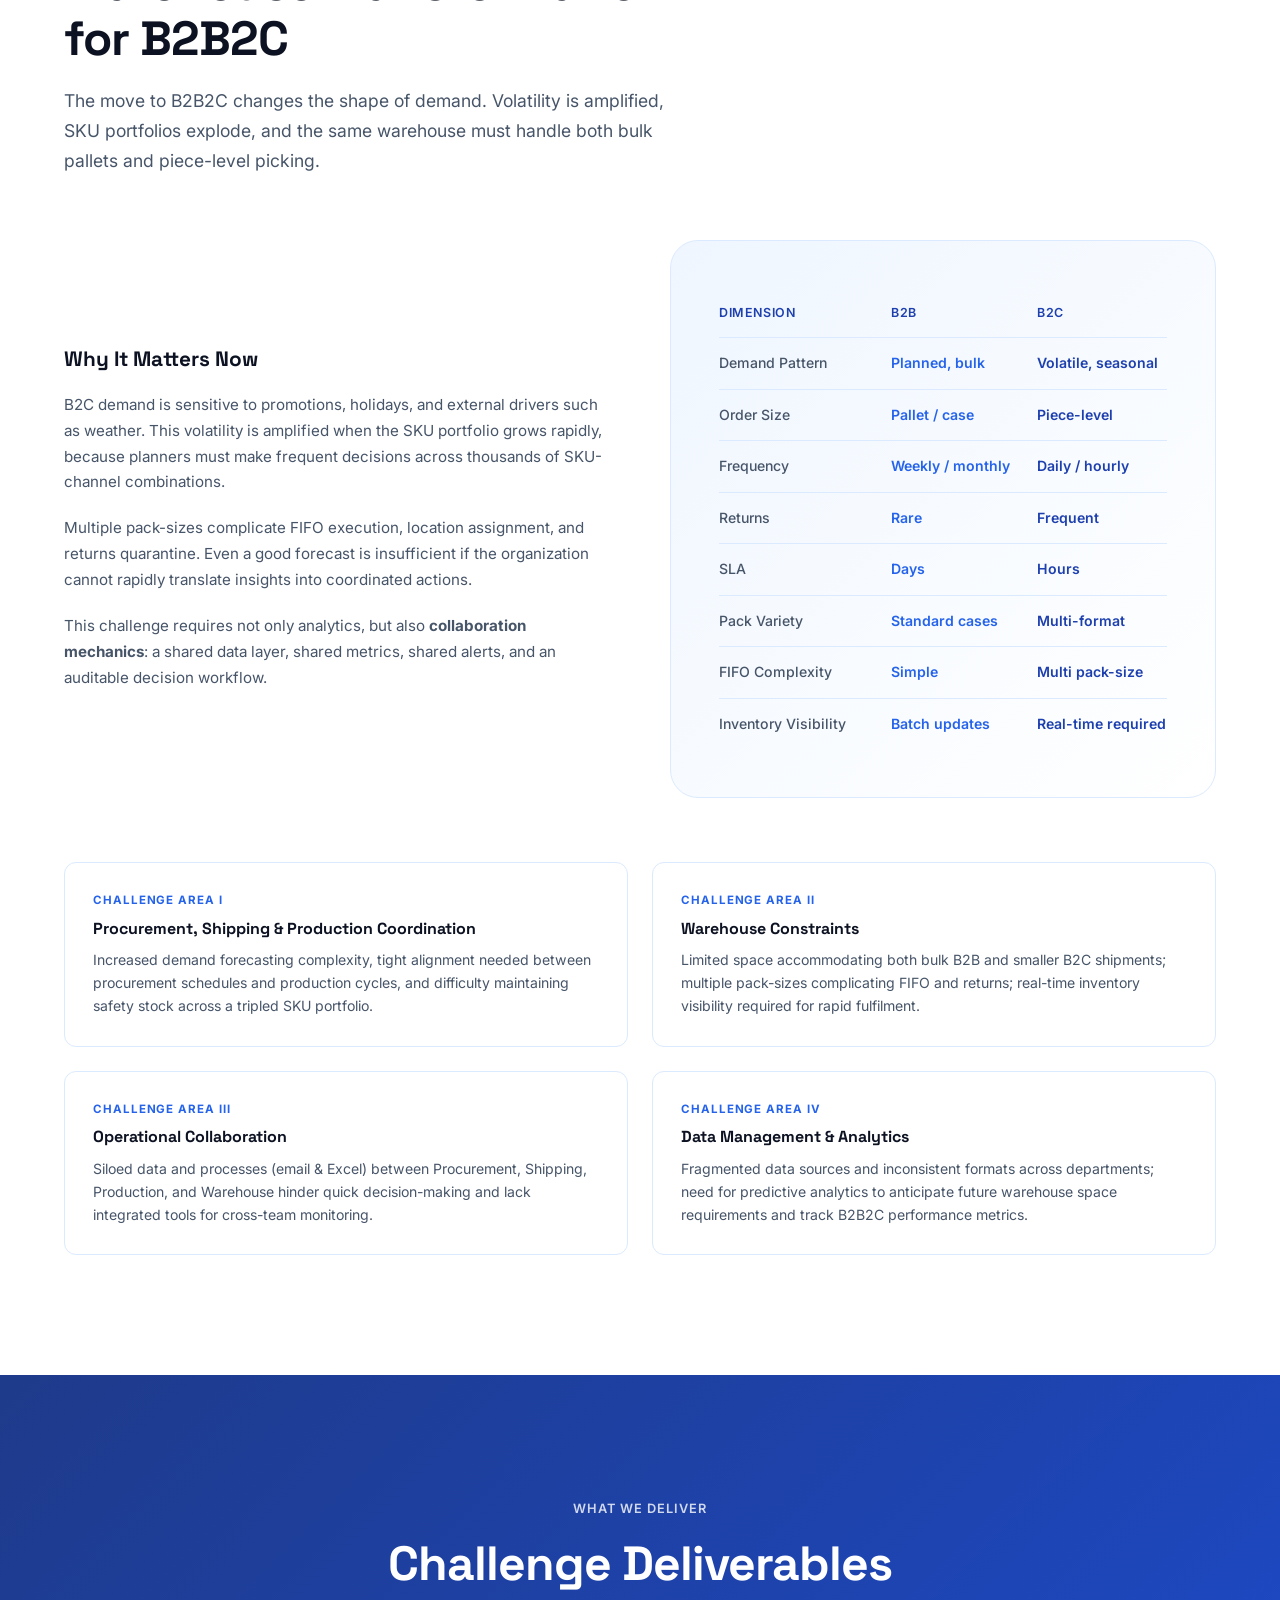
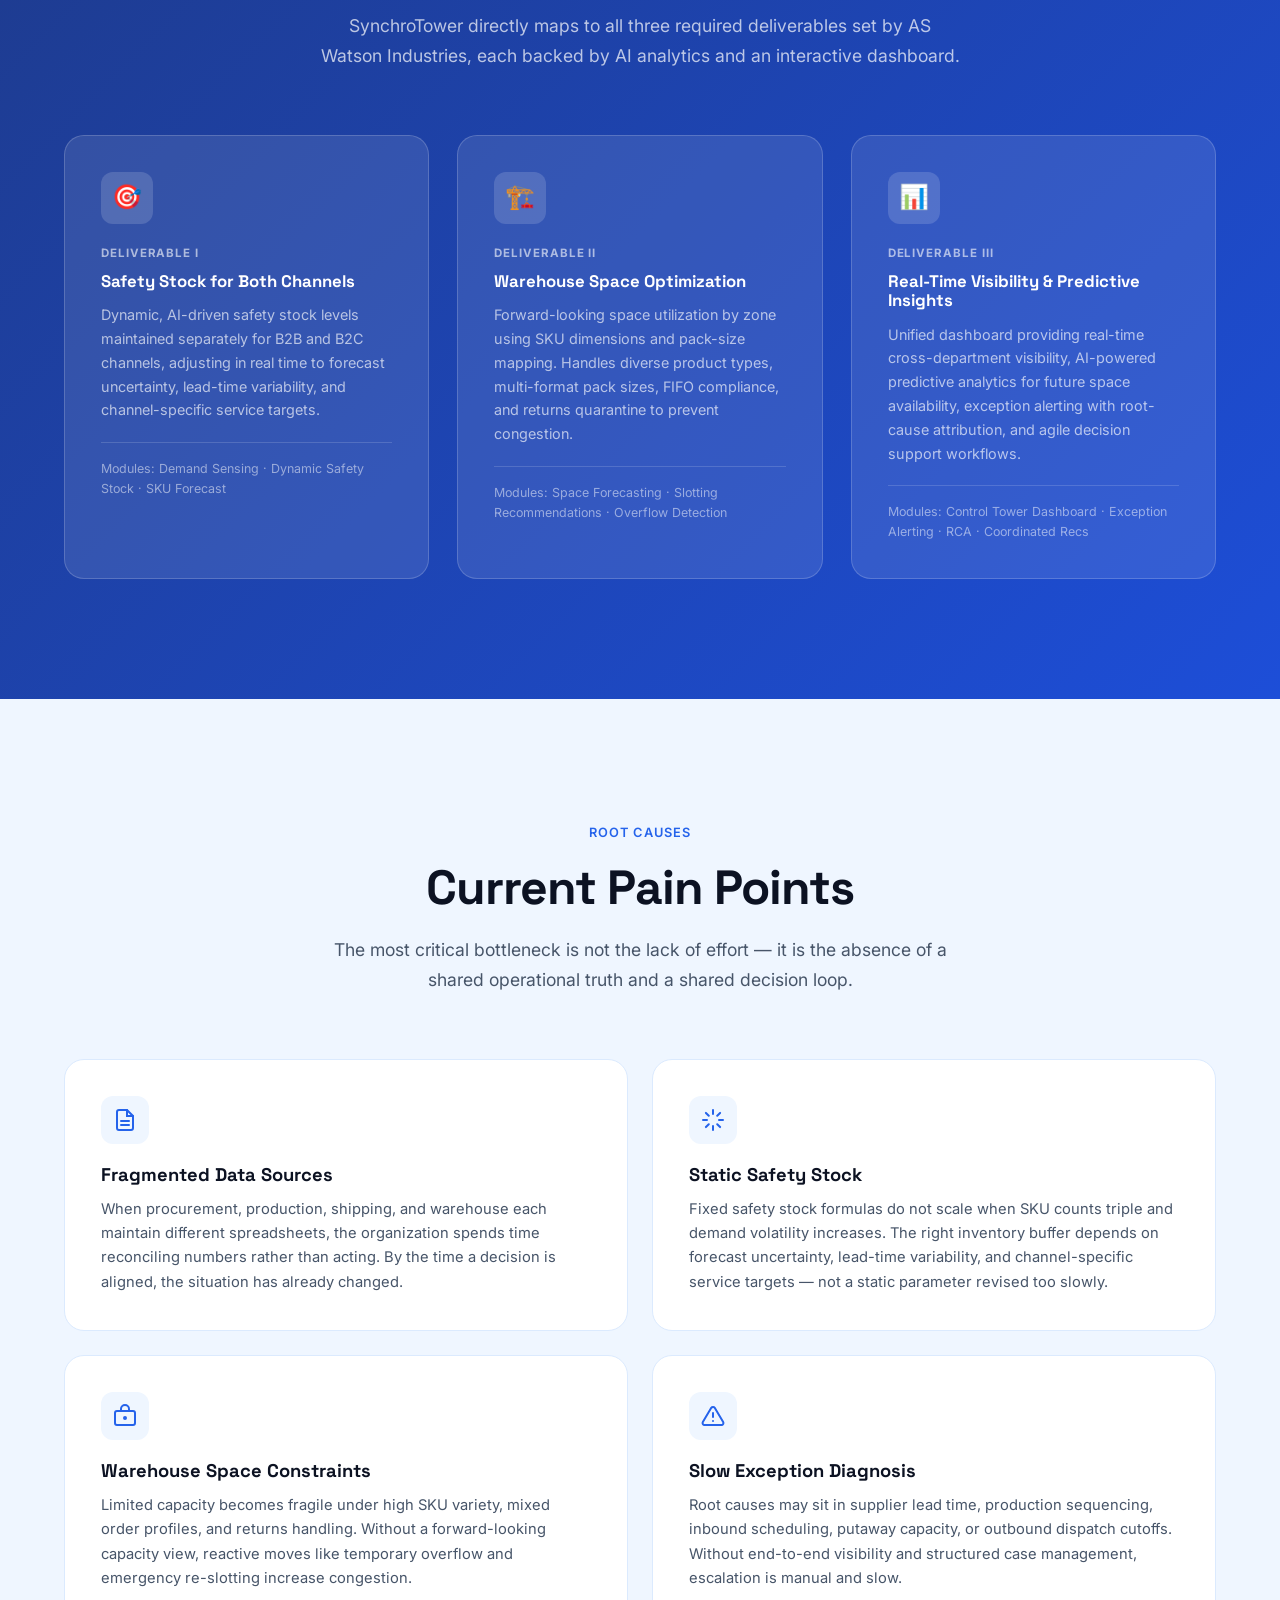
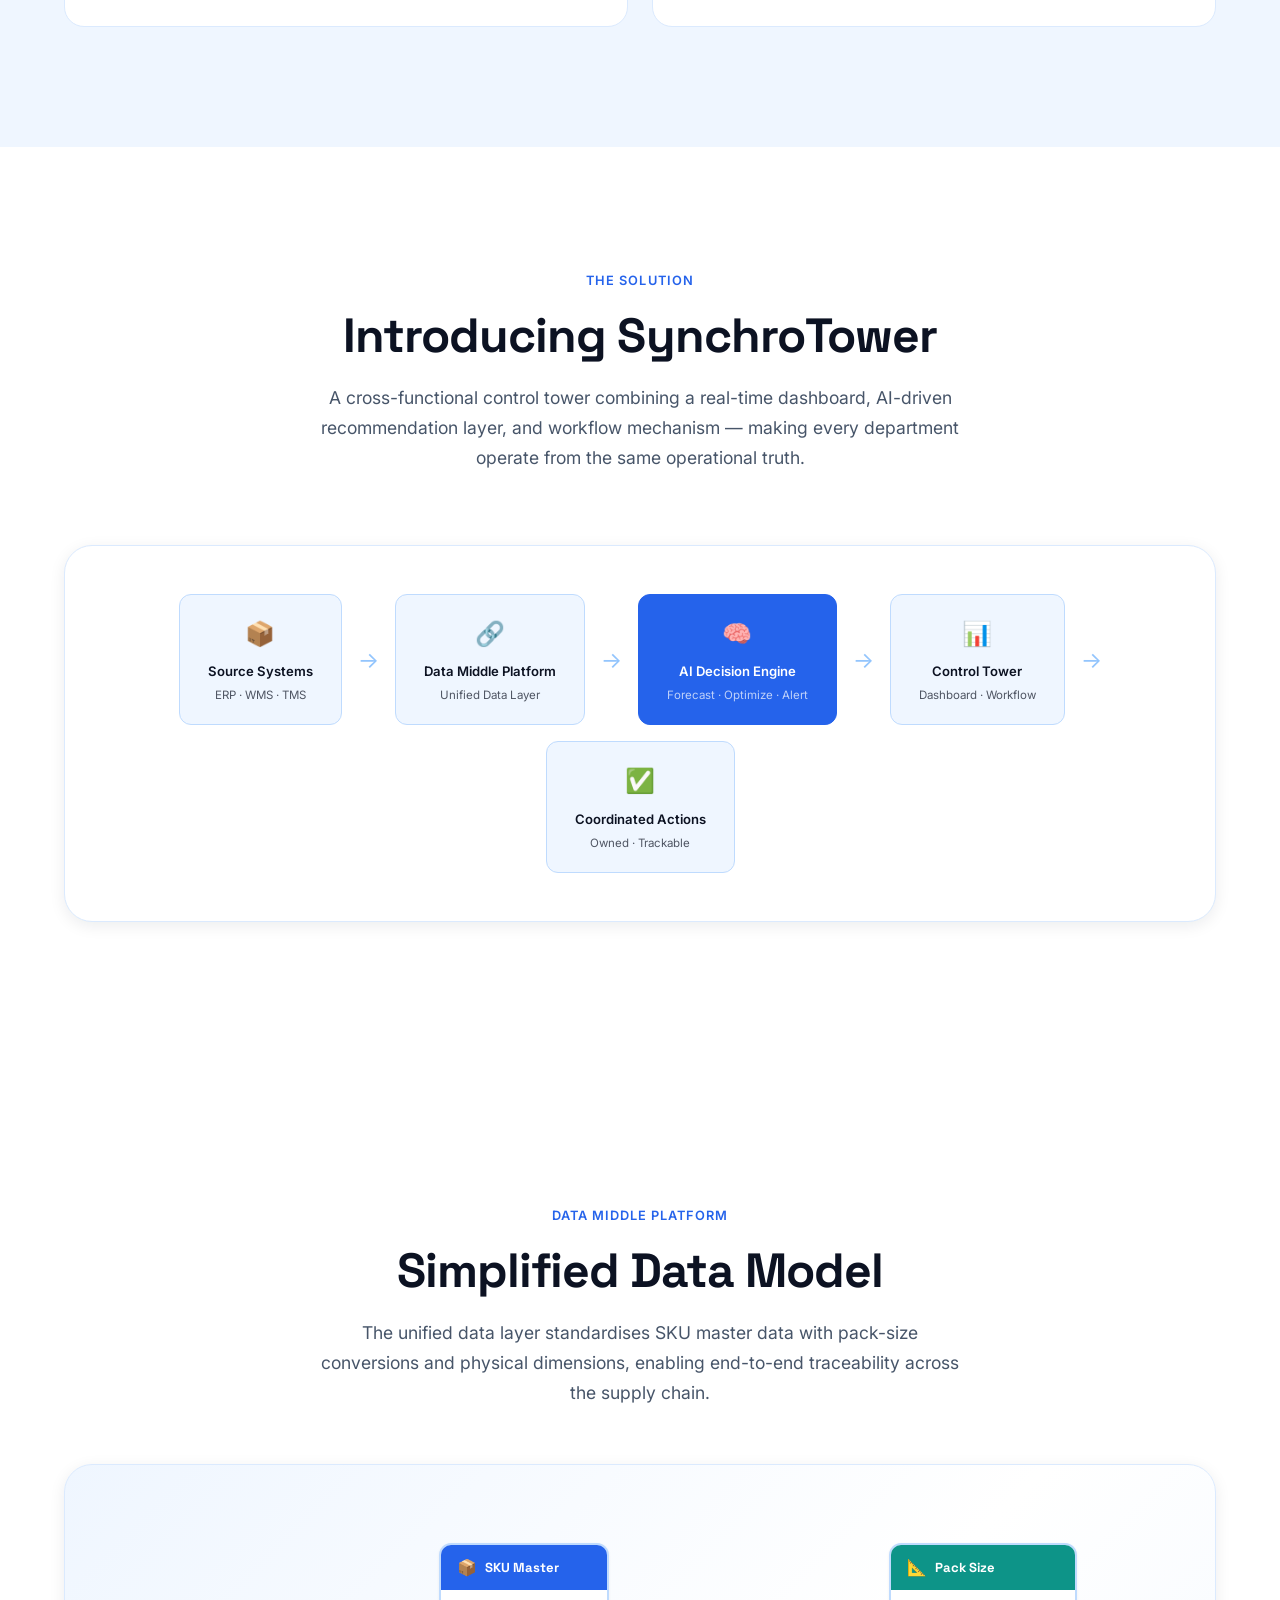
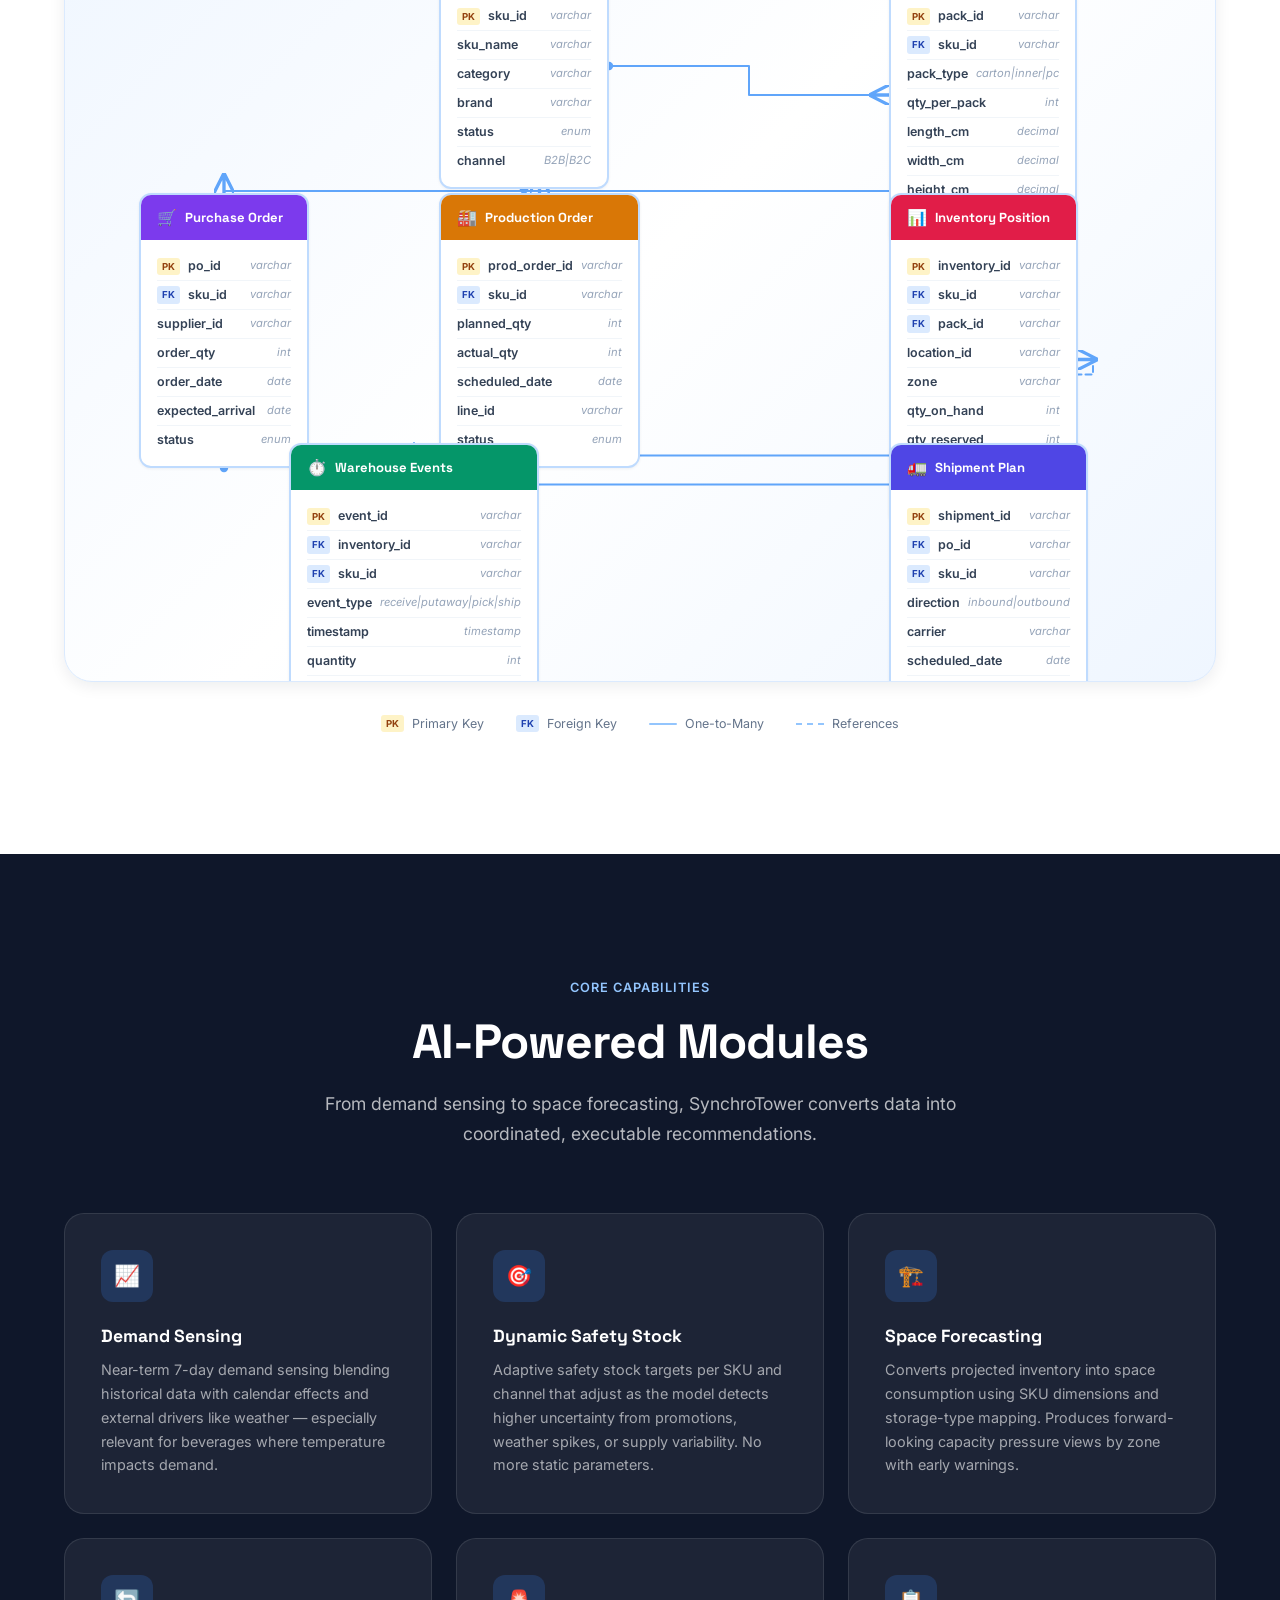
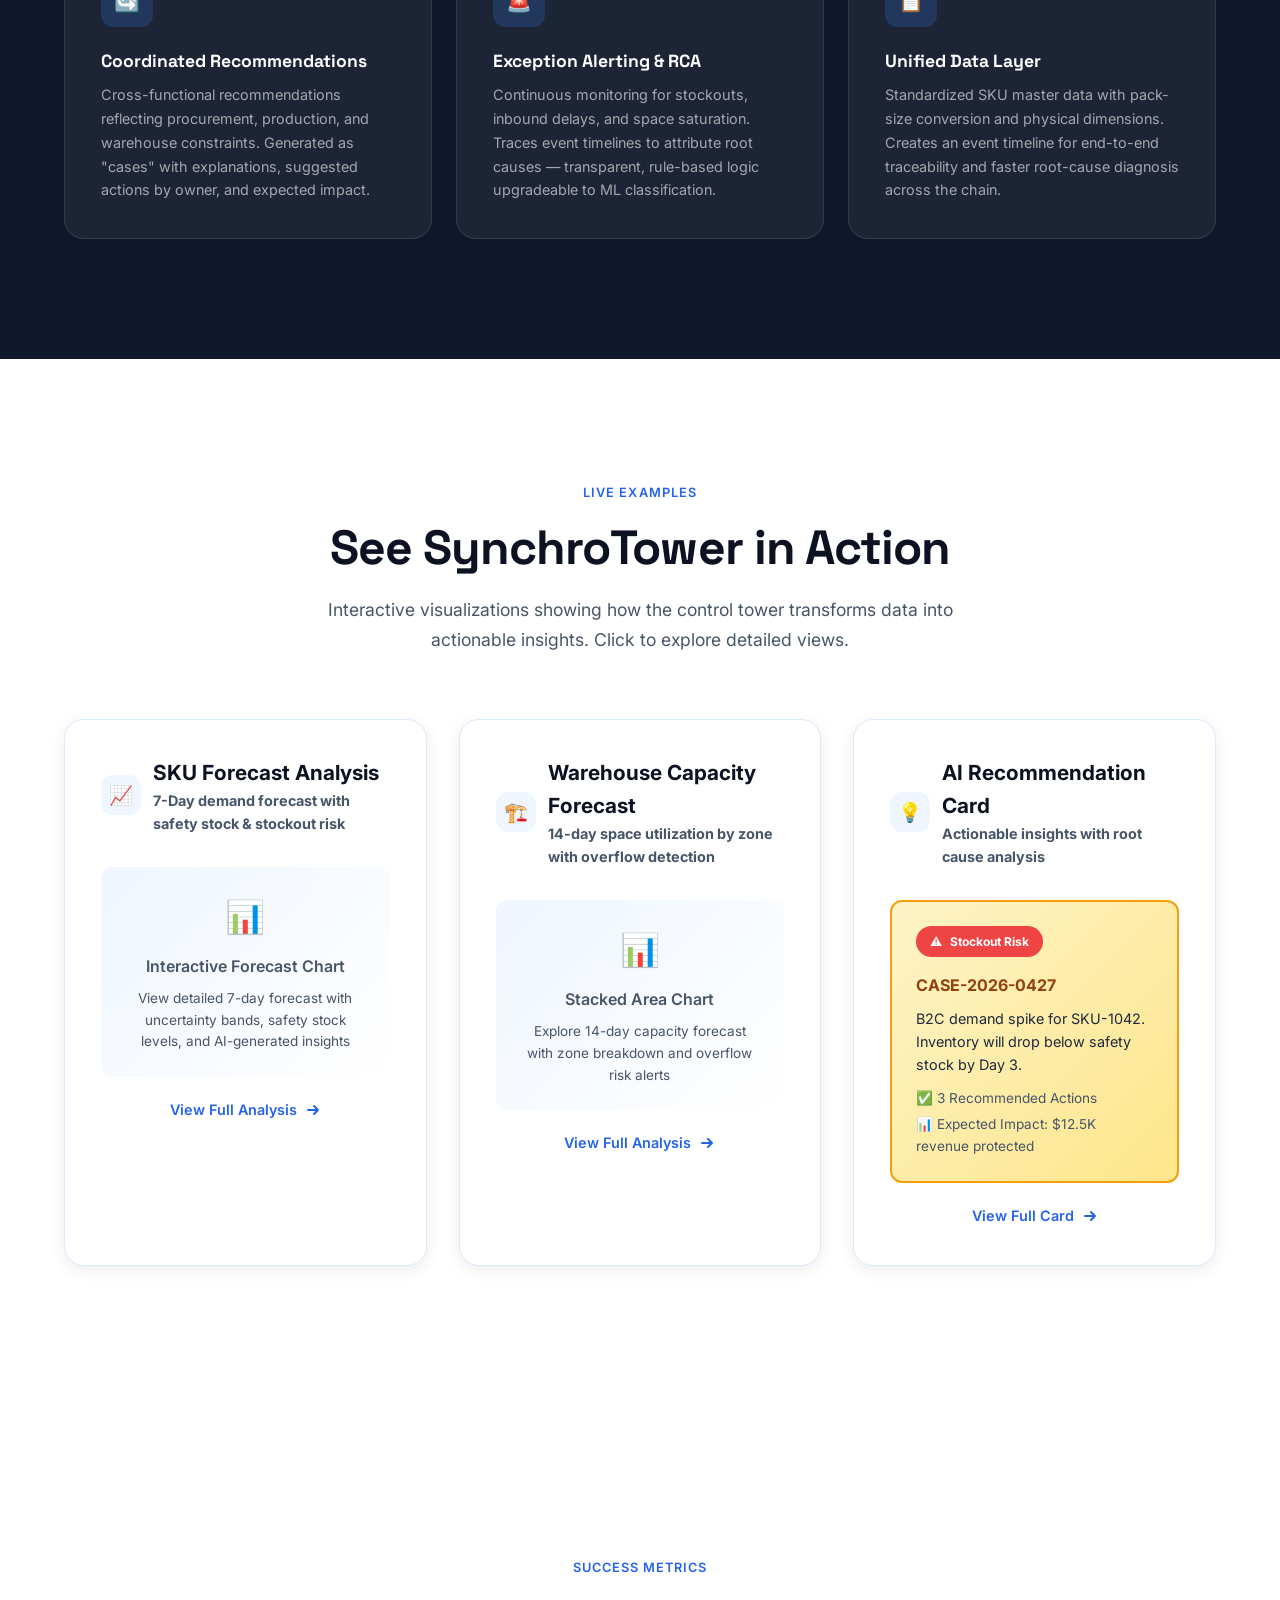
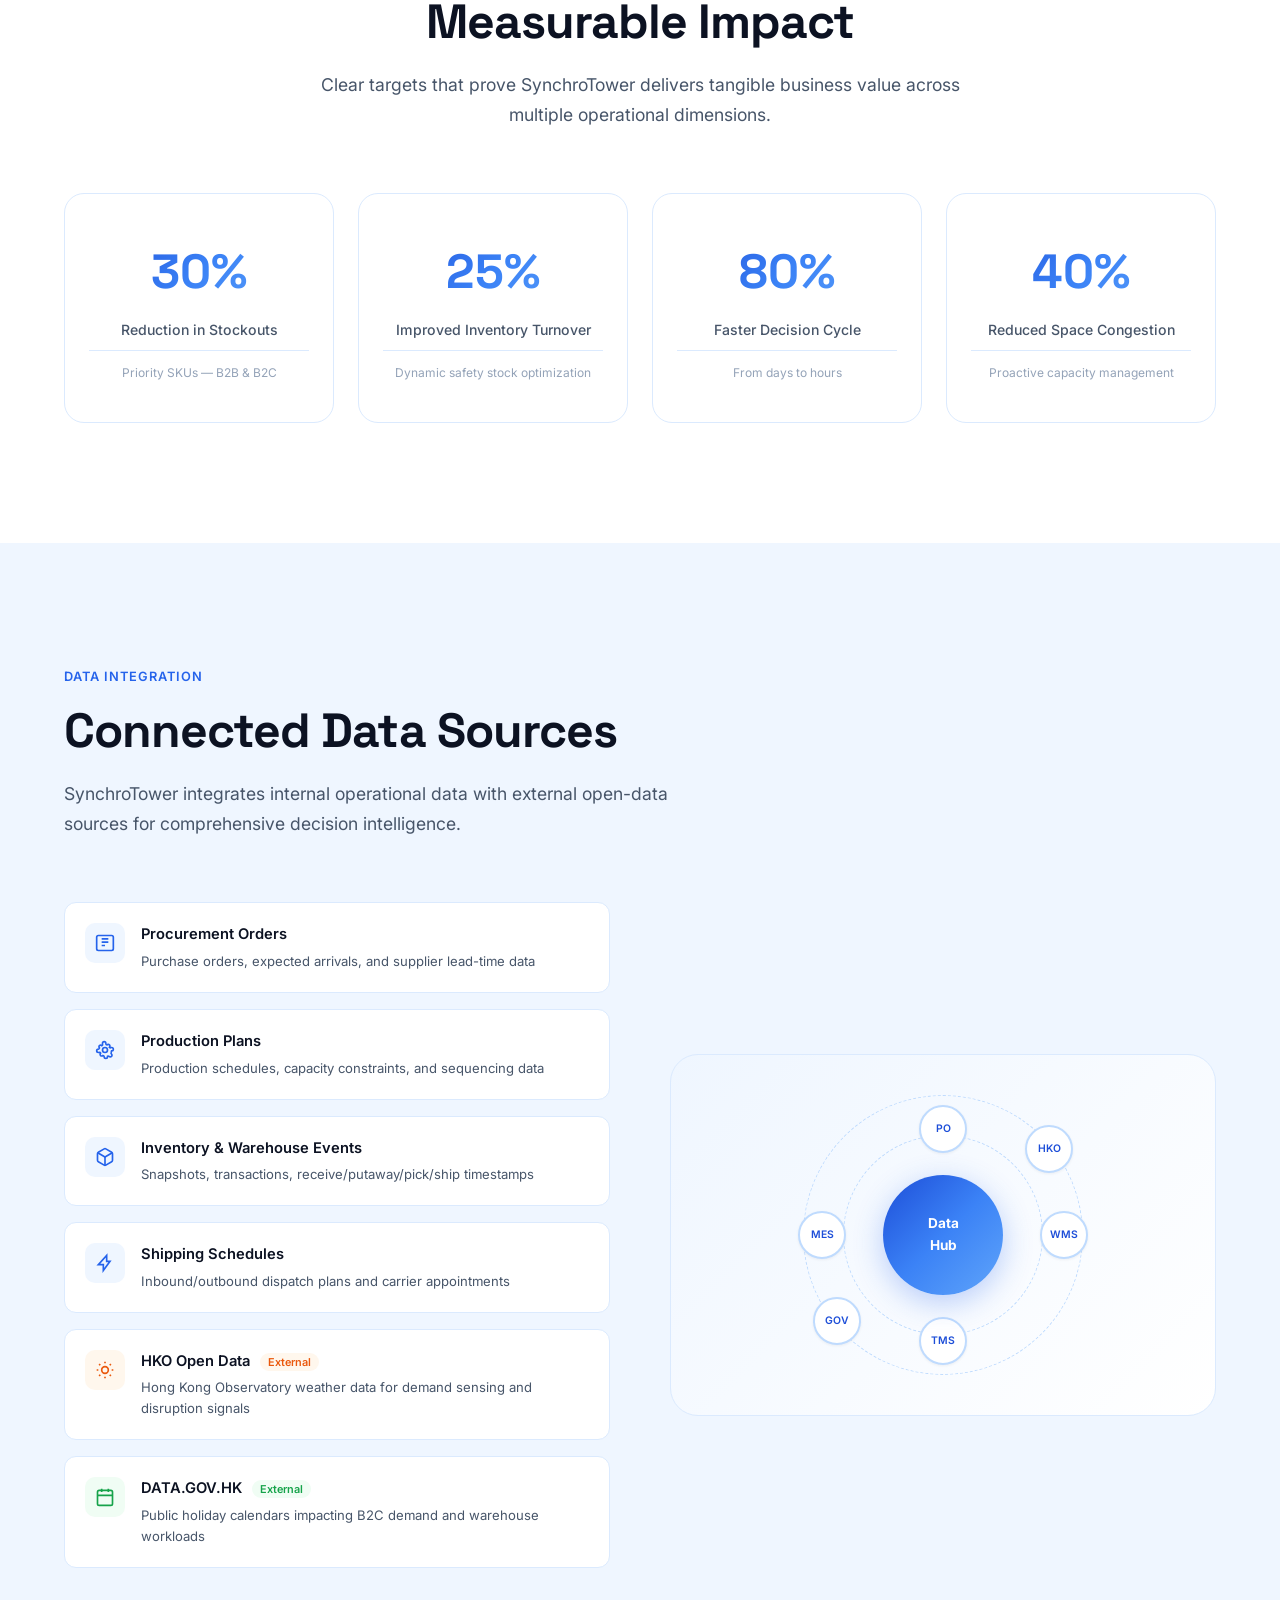
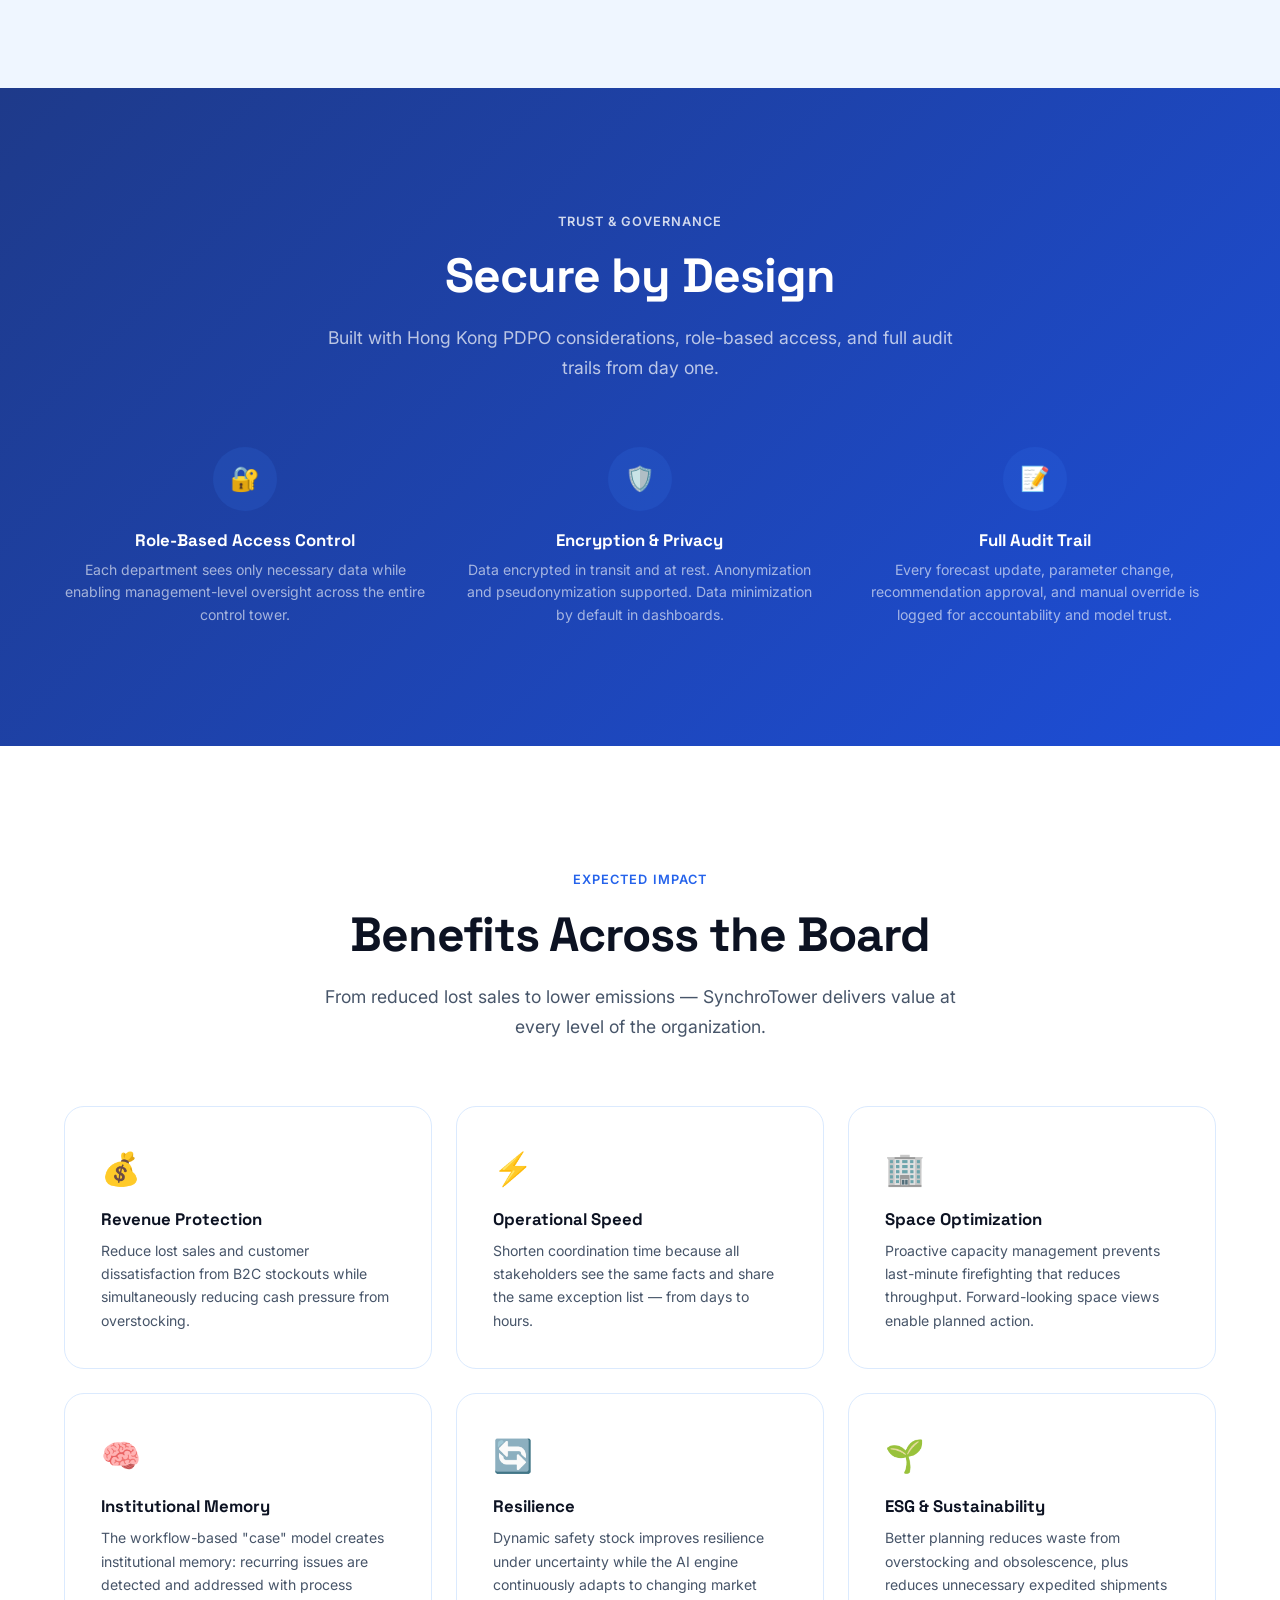
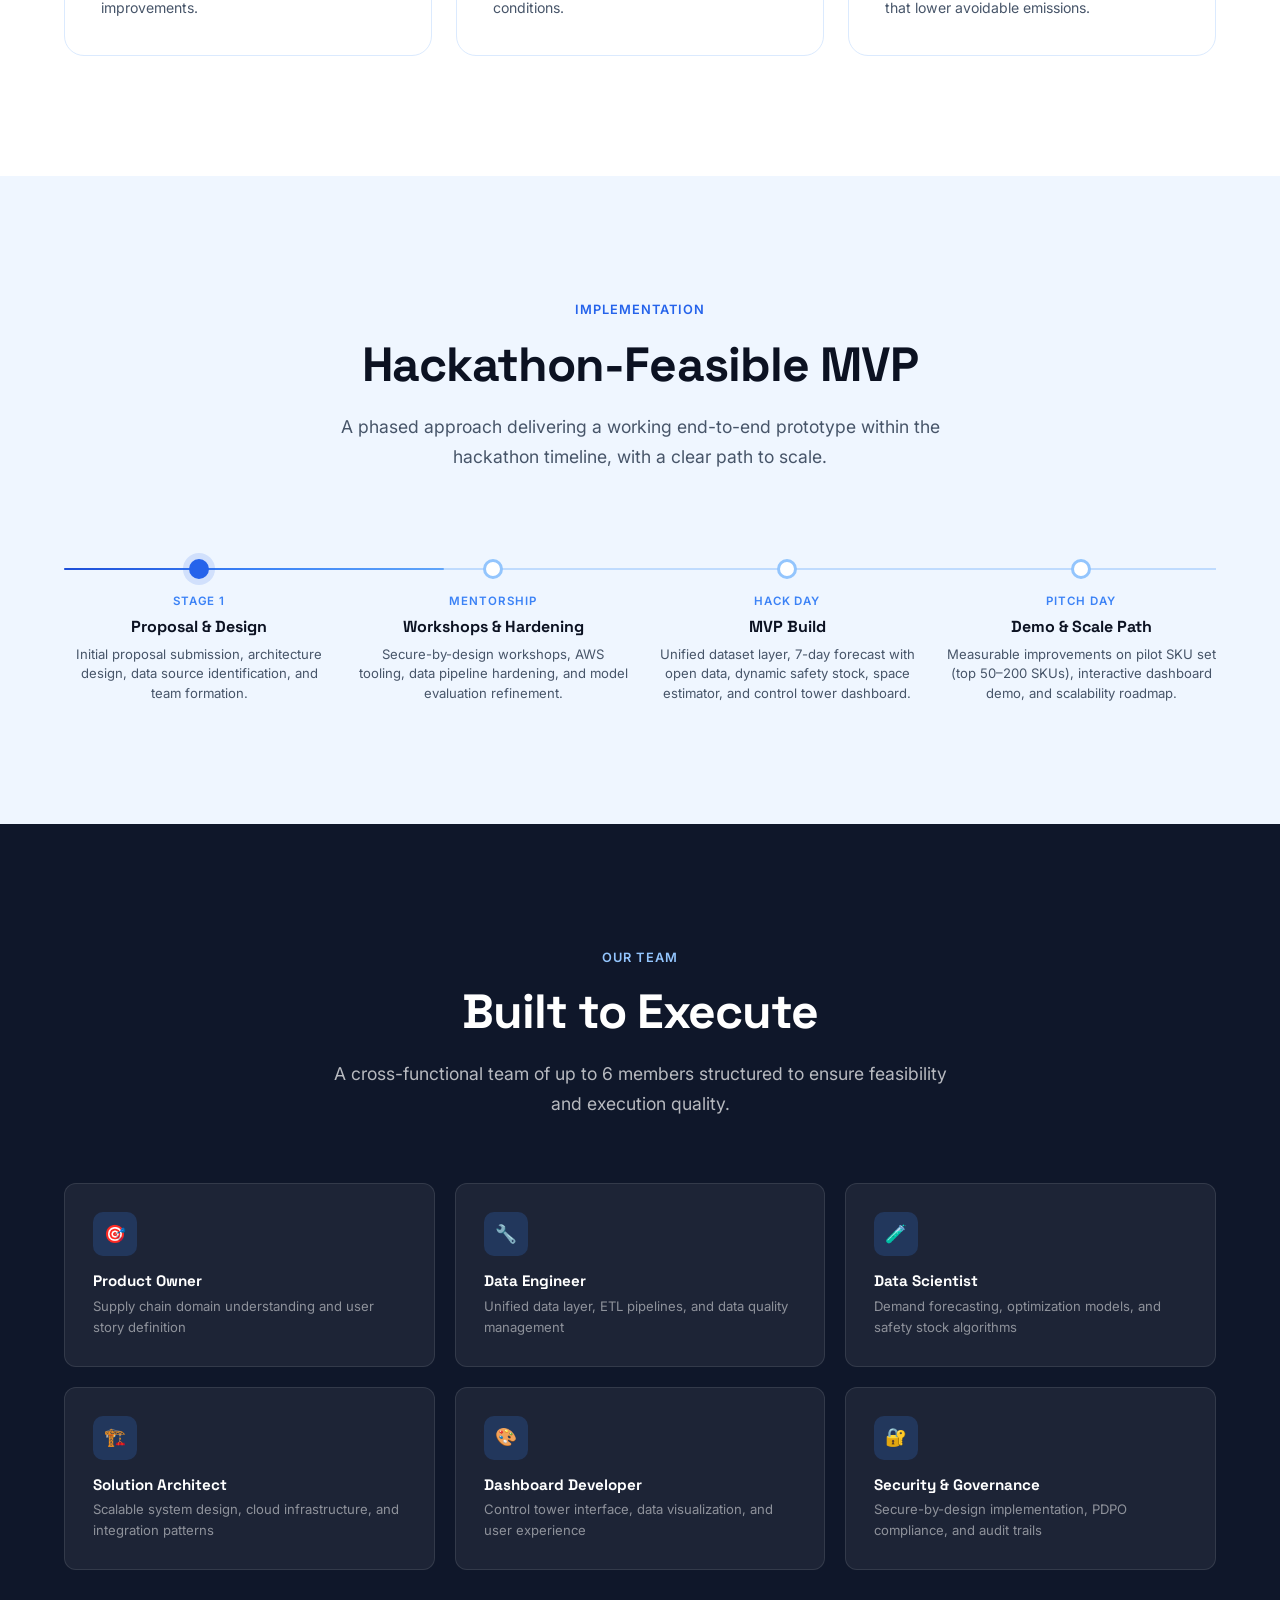
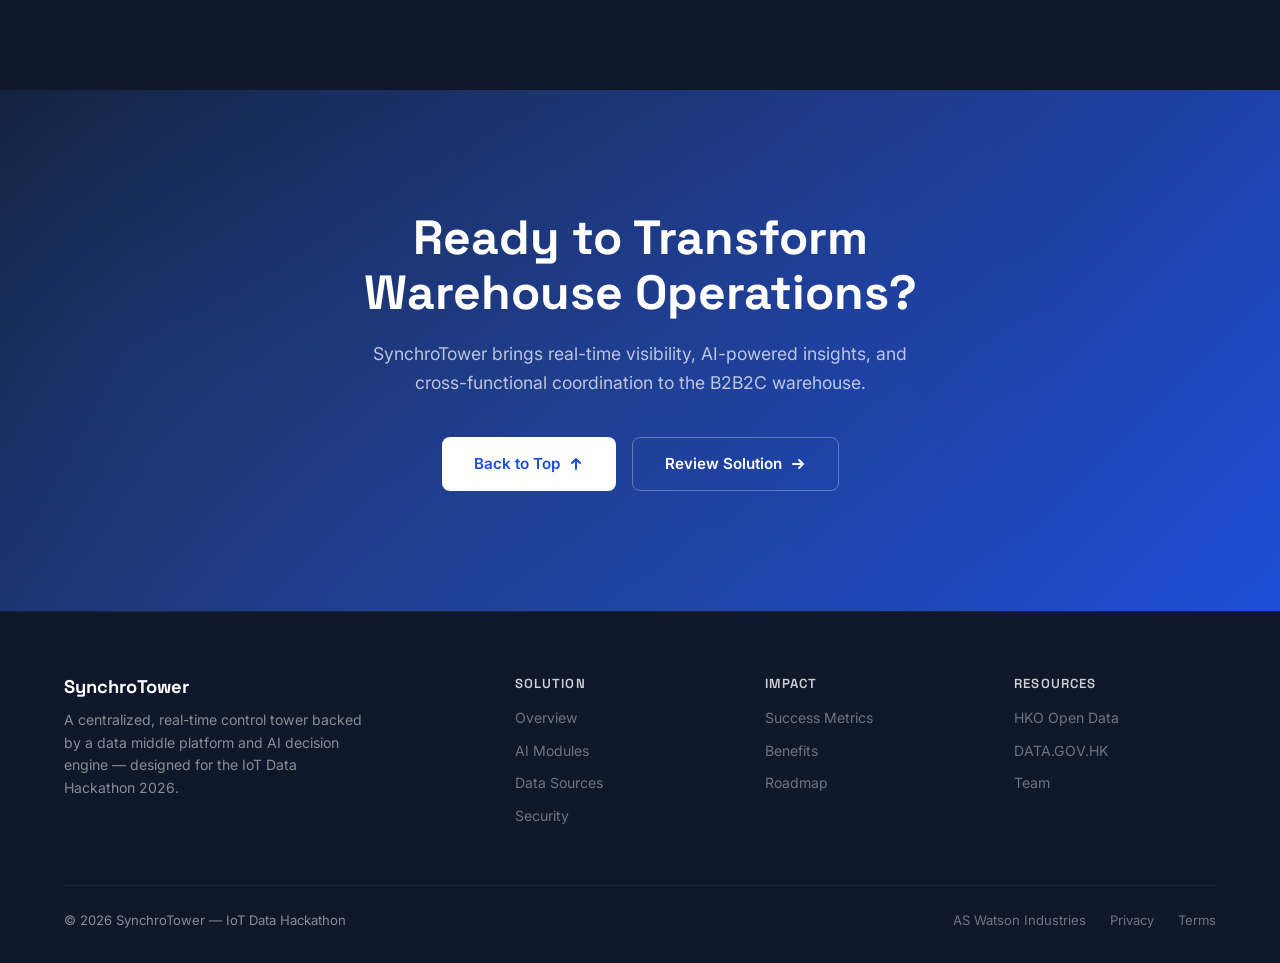
==== commit cd95c602: "Align website with challenge statement: add 4 challenge areas, deliverables section, FIFO/visibility" ====
--- a/index.html
+++ b/index.html
@@ -1216,6 +1216,7 @@
       </a>
       <div class="nav-links">
         <a href="#challenge">Challenge</a>
+        <a href="#deliverables">Deliverables</a>
         <a href="#solution">Solution</a>
         <a href="#datamodel">Data Model</a>
         <a href="#features">Features</a>
@@ -1237,13 +1238,13 @@
     <div class="container">
       <div class="hero-badge fade-in">
         <span class="hero-badge-dot"></span>
-        IoT Data Hackathon 2026 — AS Watson Industries
+        IoT Data Hackathon 2026 — Challenge 1 · AS Watson Industries
       </div>
       <h1 class="fade-in fade-in-delay-1">
         One Control Tower for<br><span class="gradient-text">Shared Decisions</span>
       </h1>
       <p class="hero-subtitle fade-in fade-in-delay-2">
-        SynchroTower is a centralized, real-time control tower backed by a data middle platform and AI decision engine — transforming warehouse operations for the B2B2C era.
+        How can Procurement, Production, Shipping, and Warehouse teams collaborate to ensure <strong>optimal safety stock levels</strong> and <strong>efficient space utilization</strong> as AS Watson Industries transitions from B2B to B2B2C? SynchroTower is our answer.
       </p>
       <div class="hero-actions fade-in fade-in-delay-3">
         <a href="#solution" class="btn-primary">
@@ -1416,6 +1417,81 @@
               <div class="comparison-b2b">Standard cases</div>
               <div class="comparison-b2c">Multi-format</div>
             </div>
+            <div class="comparison-row">
+              <div class="comparison-label">FIFO Complexity</div>
+              <div class="comparison-b2b">Simple</div>
+              <div class="comparison-b2c">Multi pack-size</div>
+            </div>
+            <div class="comparison-row">
+              <div class="comparison-label">Inventory Visibility</div>
+              <div class="comparison-b2b">Batch updates</div>
+              <div class="comparison-b2c">Real-time required</div>
+            </div>
+          </div>
+        </div>
+      </div>
+      <!-- 4 Challenge Areas -->
+      <div style="margin-top: 64px; display: grid; grid-template-columns: repeat(2,1fr); gap: 24px;" class="fade-in">
+        <div style="background: var(--white); border: 1px solid var(--blue-100); border-radius: var(--radius-md); padding: 28px;">
+          <div style="font-size:0.72rem; font-weight:700; text-transform:uppercase; letter-spacing:0.08em; color:var(--blue-600); margin-bottom:10px;">Challenge Area i</div>
+          <h4 style="font-size:1rem; font-weight:700; margin-bottom:10px;">Procurement, Shipping & Production Coordination</h4>
+          <p style="color:var(--text-secondary); font-size:0.88rem; line-height:1.65;">Increased demand forecasting complexity, tight alignment needed between procurement schedules and production cycles, and difficulty maintaining safety stock across a tripled SKU portfolio.</p>
+        </div>
+        <div style="background: var(--white); border: 1px solid var(--blue-100); border-radius: var(--radius-md); padding: 28px;">
+          <div style="font-size:0.72rem; font-weight:700; text-transform:uppercase; letter-spacing:0.08em; color:var(--blue-600); margin-bottom:10px;">Challenge Area ii</div>
+          <h4 style="font-size:1rem; font-weight:700; margin-bottom:10px;">Warehouse Constraints</h4>
+          <p style="color:var(--text-secondary); font-size:0.88rem; line-height:1.65;">Limited space accommodating both bulk B2B and smaller B2C shipments; multiple pack-sizes complicating FIFO and returns; real-time inventory visibility required for rapid fulfilment.</p>
+        </div>
+        <div style="background: var(--white); border: 1px solid var(--blue-100); border-radius: var(--radius-md); padding: 28px;">
+          <div style="font-size:0.72rem; font-weight:700; text-transform:uppercase; letter-spacing:0.08em; color:var(--blue-600); margin-bottom:10px;">Challenge Area iii</div>
+          <h4 style="font-size:1rem; font-weight:700; margin-bottom:10px;">Operational Collaboration</h4>
+          <p style="color:var(--text-secondary); font-size:0.88rem; line-height:1.65;">Siloed data and processes (email & Excel) between Procurement, Shipping, Production, and Warehouse hinder quick decision-making and lack integrated tools for cross-team monitoring.</p>
+        </div>
+        <div style="background: var(--white); border: 1px solid var(--blue-100); border-radius: var(--radius-md); padding: 28px;">
+          <div style="font-size:0.72rem; font-weight:700; text-transform:uppercase; letter-spacing:0.08em; color:var(--blue-600); margin-bottom:10px;">Challenge Area iv</div>
+          <h4 style="font-size:1rem; font-weight:700; margin-bottom:10px;">Data Management & Analytics</h4>
+          <p style="color:var(--text-secondary); font-size:0.88rem; line-height:1.65;">Fragmented data sources and inconsistent formats across departments; need for predictive analytics to anticipate future warehouse space requirements and track B2B2C performance metrics.</p>
+        </div>
+      </div>
+    </div>
+  </section>
+
+  <!-- ===== DELIVERABLES ===== -->
+  <section class="section section-blue" id="deliverables">
+    <div class="container">
+      <div class="fade-in" style="text-align:center; max-width:680px; margin:0 auto 64px;">
+        <span class="section-label" style="color:rgba(255,255,255,0.8);">What We Deliver</span>
+        <h2 class="section-title" style="color:var(--white);">Challenge Deliverables</h2>
+        <p class="section-subtitle section-subtitle-light" style="margin:0 auto;">
+          SynchroTower directly maps to all three required deliverables set by AS Watson Industries, each backed by AI analytics and an interactive dashboard.
+        </p>
+      </div>
+      <div style="display:grid; grid-template-columns:repeat(3,1fr); gap:28px;" class="fade-in">
+        <div style="background:rgba(255,255,255,0.1); border:1px solid rgba(255,255,255,0.18); border-radius:var(--radius-lg); padding:36px; transition:all 0.3s;">
+          <div style="width:52px;height:52px;border-radius:var(--radius-md);background:rgba(255,255,255,0.15);display:flex;align-items:center;justify-content:center;margin-bottom:20px;font-size:1.5rem;">🎯</div>
+          <div style="font-size:0.72rem;font-weight:700;text-transform:uppercase;letter-spacing:0.08em;color:rgba(255,255,255,0.6);margin-bottom:10px;">Deliverable i</div>
+          <h3 style="color:var(--white);font-size:1.05rem;font-weight:700;margin-bottom:12px;">Safety Stock for Both Channels</h3>
+          <p style="color:rgba(255,255,255,0.65);font-size:0.9rem;line-height:1.65;">Dynamic, AI-driven safety stock levels maintained separately for B2B and B2C channels, adjusting in real time to forecast uncertainty, lead-time variability, and channel-specific service targets.</p>
+          <div style="margin-top:20px;padding-top:16px;border-top:1px solid rgba(255,255,255,0.15);">
+            <div style="font-size:0.78rem;color:rgba(255,255,255,0.5);">Modules: Demand Sensing · Dynamic Safety Stock · SKU Forecast</div>
+          </div>
+        </div>
+        <div style="background:rgba(255,255,255,0.1); border:1px solid rgba(255,255,255,0.18); border-radius:var(--radius-lg); padding:36px; transition:all 0.3s;">
+          <div style="width:52px;height:52px;border-radius:var(--radius-md);background:rgba(255,255,255,0.15);display:flex;align-items:center;justify-content:center;margin-bottom:20px;font-size:1.5rem;">🏗️</div>
+          <div style="font-size:0.72rem;font-weight:700;text-transform:uppercase;letter-spacing:0.08em;color:rgba(255,255,255,0.6);margin-bottom:10px;">Deliverable ii</div>
+          <h3 style="color:var(--white);font-size:1.05rem;font-weight:700;margin-bottom:12px;">Warehouse Space Optimization</h3>
+          <p style="color:rgba(255,255,255,0.65);font-size:0.9rem;line-height:1.65;">Forward-looking space utilization by zone using SKU dimensions and pack-size mapping. Handles diverse product types, multi-format pack sizes, FIFO compliance, and returns quarantine to prevent congestion.</p>
+          <div style="margin-top:20px;padding-top:16px;border-top:1px solid rgba(255,255,255,0.15);">
+            <div style="font-size:0.78rem;color:rgba(255,255,255,0.5);">Modules: Space Forecasting · Slotting Recommendations · Overflow Detection</div>
+          </div>
+        </div>
+        <div style="background:rgba(255,255,255,0.1); border:1px solid rgba(255,255,255,0.18); border-radius:var(--radius-lg); padding:36px; transition:all 0.3s;">
+          <div style="width:52px;height:52px;border-radius:var(--radius-md);background:rgba(255,255,255,0.15);display:flex;align-items:center;justify-content:center;margin-bottom:20px;font-size:1.5rem;">📊</div>
+          <div style="font-size:0.72rem;font-weight:700;text-transform:uppercase;letter-spacing:0.08em;color:rgba(255,255,255,0.6);margin-bottom:10px;">Deliverable iii</div>
+          <h3 style="color:var(--white);font-size:1.05rem;font-weight:700;margin-bottom:12px;">Real-Time Visibility & Predictive Insights</h3>
+          <p style="color:rgba(255,255,255,0.65);font-size:0.9rem;line-height:1.65;">Unified dashboard providing real-time cross-department visibility, AI-powered predictive analytics for future space availability, exception alerting with root-cause attribution, and agile decision support workflows.</p>
+          <div style="margin-top:20px;padding-top:16px;border-top:1px solid rgba(255,255,255,0.15);">
+            <div style="font-size:0.78rem;color:rgba(255,255,255,0.5);">Modules: Control Tower Dashboard · Exception Alerting · RCA · Coordinated Recs</div>
           </div>
         </div>
       </div>
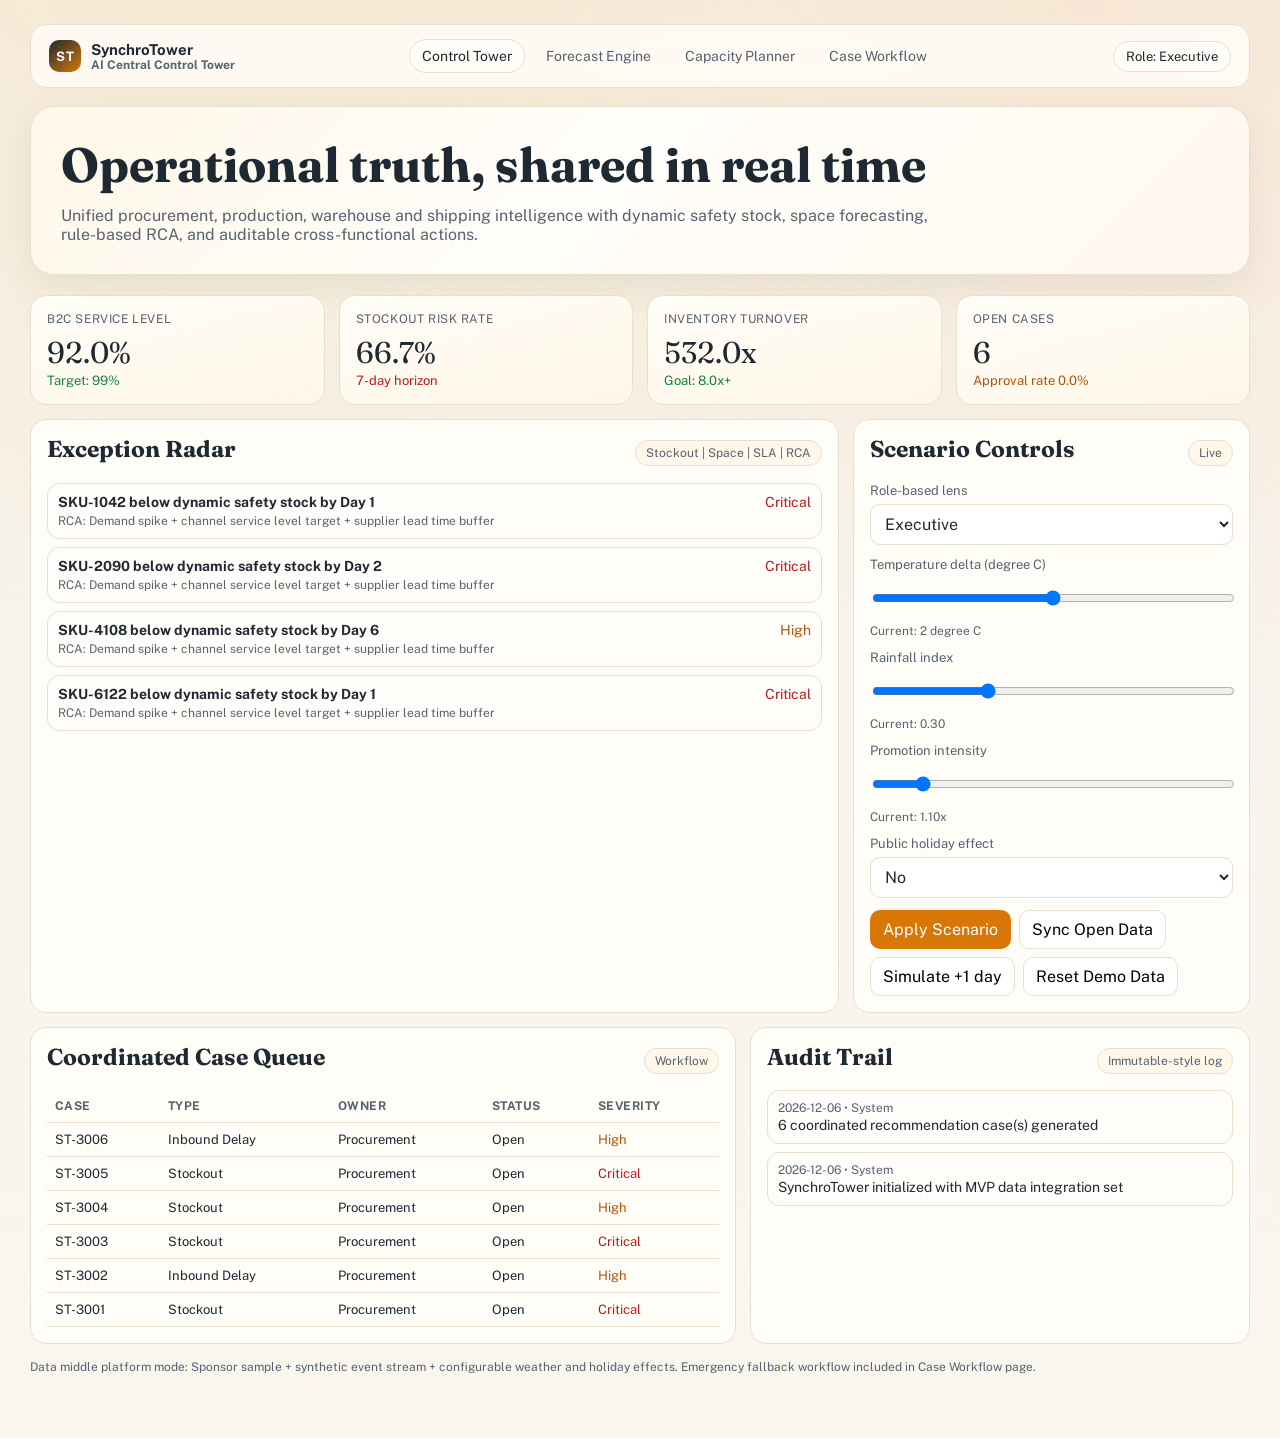
==== commit 9fb7d75e: "update the interface and prototype" ====
--- a/index.html
+++ b/index.html
@@ -3,2474 +3,14 @@
 <head>
   <meta charset="UTF-8">
   <meta name="viewport" content="width=device-width, initial-scale=1.0">
-  <title>SynchroTower — Cross-Functional Smart Control Tower</title>
+  <title>SynchroTower Control Tower</title>
   <link rel="preconnect" href="https://fonts.googleapis.com">
   <link rel="preconnect" href="https://fonts.gstatic.com" crossorigin>
-  <link href="https://fonts.googleapis.com/css2?family=Inter:wght@300;400;500;600;700;800&family=Space+Grotesk:wght@400;500;600;700&display=swap" rel="stylesheet">
-  <style>
-    /* ===== RESET & BASE ===== */
-    *, *::before, *::after { margin: 0; padding: 0; box-sizing: border-box; }
-    
-    :root {
-      --blue-50: #eff6ff;
-      --blue-100: #dbeafe;
-      --blue-200: #bfdbfe;
-      --blue-300: #93c5fd;
-      --blue-400: #60a5fa;
-      --blue-500: #3b82f6;
-      --blue-600: #2563eb;
-      --blue-700: #1d4ed8;
-      --blue-800: #1e40af;
-      --blue-900: #1e3a8a;
-      --blue-950: #0f1d3d;
-      --slate-50: #f8fafc;
-      --slate-100: #f1f5f9;
-      --slate-200: #e2e8f0;
-      --slate-300: #cbd5e1;
-      --slate-400: #94a3b8;
-      --slate-500: #64748b;
-      --slate-600: #475569;
-      --slate-700: #334155;
-      --slate-800: #1e293b;
-      --slate-900: #0f172a;
-      --white: #ffffff;
-      --bg-primary: #fafbff;
-      --text-primary: #0c1222;
-      --text-secondary: #475569;
-      --gradient-blue: linear-gradient(135deg, #1d4ed8, #3b82f6, #60a5fa);
-      --gradient-dark: linear-gradient(135deg, #0f172a, #1e3a8a);
-      --radius-sm: 8px;
-      --radius-md: 12px;
-      --radius-lg: 20px;
-      --radius-xl: 28px;
-      --shadow-sm: 0 1px 3px rgba(15, 23, 42, 0.06);
-      --shadow-md: 0 4px 16px rgba(15, 23, 42, 0.08);
-      --shadow-lg: 0 12px 40px rgba(15, 23, 42, 0.1);
-      --shadow-xl: 0 20px 60px rgba(15, 23, 42, 0.12);
-      --shadow-blue: 0 8px 30px rgba(37, 99, 235, 0.15);
-    }
-
-    html { scroll-behavior: smooth; font-size: 16px; }
-    body {
-      font-family: 'Inter', -apple-system, BlinkMacSystemFont, sans-serif;
-      background: var(--bg-primary);
-      color: var(--text-primary);
-      line-height: 1.6;
-      overflow-x: hidden;
-      -webkit-font-smoothing: antialiased;
-    }
-
-    h1, h2, h3, h4, h5 { font-family: 'Space Grotesk', 'Inter', sans-serif; line-height: 1.15; }
-    a { text-decoration: none; color: inherit; }
-    img { max-width: 100%; display: block; }
-
-    .container { max-width: 1200px; margin: 0 auto; padding: 0 24px; }
-    .container-wide { max-width: 1400px; margin: 0 auto; padding: 0 24px; }
-
-    /* ===== NAVBAR ===== */
-    .navbar {
-      position: fixed; top: 0; left: 0; right: 0; z-index: 1000;
-      background: rgba(250, 251, 255, 0.8);
-      backdrop-filter: blur(20px);
-      -webkit-backdrop-filter: blur(20px);
-      border-bottom: 1px solid rgba(37, 99, 235, 0.08);
-      transition: all 0.3s ease;
-    }
-    .navbar.scrolled {
-      background: rgba(250, 251, 255, 0.95);
-      box-shadow: 0 1px 12px rgba(15, 23, 42, 0.06);
-    }
-    .navbar-inner {
-      display: flex; align-items: center; justify-content: space-between;
-      height: 72px; max-width: 1400px; margin: 0 auto; padding: 0 32px;
-    }
-    .nav-logo {
-      display: flex; align-items: center; gap: 10px;
-      font-family: 'Space Grotesk', sans-serif; font-weight: 700; font-size: 1.25rem;
-      color: var(--blue-800);
-    }
-    .nav-logo svg { width: 32px; height: 32px; }
-    .nav-links { display: flex; gap: 8px; align-items: center; }
-    .nav-links a {
-      padding: 8px 16px; border-radius: var(--radius-sm);
-      font-size: 0.9rem; font-weight: 500; color: var(--slate-600);
-      transition: all 0.2s ease;
-    }
-    .nav-links a:hover { color: var(--blue-700); background: var(--blue-50); }
-    .nav-cta {
-      background: var(--blue-600) !important; color: var(--white) !important;
-      padding: 10px 24px !important; border-radius: var(--radius-sm) !important;
-      font-weight: 600 !important; transition: all 0.2s ease !important;
-    }
-    .nav-cta:hover { background: var(--blue-700) !important; transform: translateY(-1px); box-shadow: var(--shadow-blue); }
-
-    .mobile-menu-btn { display: none; background: none; border: none; cursor: pointer; padding: 8px; }
-    .mobile-menu-btn span { display: block; width: 24px; height: 2px; background: var(--slate-700); margin: 5px 0; transition: all 0.3s; border-radius: 2px; }
-
-    /* ===== HERO ===== */
-    .hero {
-      padding: 160px 0 100px;
-      position: relative;
-      overflow: hidden;
-      background: linear-gradient(180deg, var(--blue-50) 0%, var(--bg-primary) 100%);
-    }
-    .hero::before {
-      content: '';
-      position: absolute; top: -200px; right: -200px;
-      width: 600px; height: 600px;
-      background: radial-gradient(circle, rgba(59, 130, 246, 0.08) 0%, transparent 70%);
-      border-radius: 50%;
-    }
-    .hero::after {
-      content: '';
-      position: absolute; bottom: -100px; left: -150px;
-      width: 400px; height: 400px;
-      background: radial-gradient(circle, rgba(37, 99, 235, 0.06) 0%, transparent 70%);
-      border-radius: 50%;
-    }
-    .hero .container { position: relative; z-index: 1; }
-    .hero-badge {
-      display: inline-flex; align-items: center; gap: 8px;
-      background: var(--white); border: 1px solid var(--blue-200);
-      padding: 6px 16px 6px 8px; border-radius: 100px;
-      font-size: 0.825rem; font-weight: 500; color: var(--blue-700);
-      margin-bottom: 32px;
-      box-shadow: var(--shadow-sm);
-    }
-    .hero-badge-dot {
-      width: 8px; height: 8px; border-radius: 50%; background: var(--blue-500);
-      animation: pulse-dot 2s ease-in-out infinite;
-    }
-    @keyframes pulse-dot {
-      0%, 100% { opacity: 1; transform: scale(1); }
-      50% { opacity: 0.6; transform: scale(1.3); }
-    }
-    .hero h1 {
-      font-size: clamp(2.8rem, 5.5vw, 4.5rem);
-      font-weight: 800; letter-spacing: -0.03em;
-      color: var(--text-primary);
-      max-width: 900px;
-      margin-bottom: 24px;
-    }
-    .hero h1 .gradient-text {
-      background: var(--gradient-blue);
-      -webkit-background-clip: text; -webkit-text-fill-color: transparent;
-      background-clip: text;
-    }
-    .hero-subtitle {
-      font-size: clamp(1.05rem, 1.8vw, 1.25rem);
-      color: var(--text-secondary);
-      max-width: 680px; line-height: 1.7;
-      margin-bottom: 48px;
-    }
-    .hero-actions { display: flex; gap: 16px; flex-wrap: wrap; }
-    .btn-primary {
-      display: inline-flex; align-items: center; gap: 8px;
-      background: var(--blue-600); color: var(--white);
-      padding: 14px 32px; border-radius: var(--radius-sm);
-      font-size: 0.95rem; font-weight: 600; border: none; cursor: pointer;
-      transition: all 0.2s ease;
-    }
-    .btn-primary:hover { background: var(--blue-700); transform: translateY(-2px); box-shadow: var(--shadow-blue); }
-    .btn-secondary {
-      display: inline-flex; align-items: center; gap: 8px;
-      background: var(--white); color: var(--blue-700);
-      padding: 14px 32px; border-radius: var(--radius-sm);
-      font-size: 0.95rem; font-weight: 600; border: 1px solid var(--blue-200);
-      cursor: pointer; transition: all 0.2s ease;
-    }
-    .btn-secondary:hover { background: var(--blue-50); border-color: var(--blue-300); transform: translateY(-2px); }
-    .btn-arrow { transition: transform 0.2s; }
-    .btn-primary:hover .btn-arrow, .btn-secondary:hover .btn-arrow { transform: translateX(3px); }
-
-    /* ===== HERO VISUAL ===== */
-    .hero-visual {
-      margin-top: 72px;
-      background: var(--white);
-      border: 1px solid var(--blue-100);
-      border-radius: var(--radius-xl);
-      box-shadow: var(--shadow-xl);
-      overflow: hidden;
-      position: relative;
-    }
-    .dashboard-mockup {
-      background: linear-gradient(135deg, #0f172a 0%, #1e3a8a 100%);
-      padding: 32px;
-      min-height: 480px;
-      display: grid;
-      grid-template-columns: 260px 1fr;
-      gap: 20px;
-    }
-    .dash-sidebar {
-      background: rgba(255,255,255,0.06);
-      border-radius: var(--radius-md);
-      padding: 24px 16px;
-    }
-    .dash-sidebar-logo {
-      color: var(--white); font-family: 'Space Grotesk', sans-serif;
-      font-weight: 700; font-size: 1rem; margin-bottom: 32px;
-      display: flex; align-items: center; gap: 8px;
-    }
-    .dash-sidebar-logo span { width: 28px; height: 28px; background: var(--blue-500); border-radius: 8px; display: flex; align-items: center; justify-content: center; font-size: 0.7rem; }
-    .dash-nav-item {
-      display: flex; align-items: center; gap: 10px; padding: 10px 12px;
-      border-radius: 8px; color: rgba(255,255,255,0.5); font-size: 0.85rem;
-      margin-bottom: 4px; transition: all 0.2s;
-    }
-    .dash-nav-item.active { background: rgba(59, 130, 246, 0.2); color: var(--white); }
-    .dash-nav-item svg { width: 18px; height: 18px; opacity: 0.7; }
-    .dash-main { display: flex; flex-direction: column; gap: 16px; }
-    .dash-topbar {
-      display: flex; justify-content: space-between; align-items: center;
-      padding: 16px 20px; background: rgba(255,255,255,0.06);
-      border-radius: var(--radius-md);
-    }
-    .dash-topbar-title { color: var(--white); font-weight: 600; font-size: 1.1rem; }
-    .dash-topbar-filters { display: flex; gap: 8px; }
-    .dash-filter {
-      background: rgba(255,255,255,0.1); color: rgba(255,255,255,0.7);
-      padding: 6px 14px; border-radius: 6px; font-size: 0.78rem; border: none;
-    }
-    .dash-filter.active { background: var(--blue-500); color: white; }
-    .dash-cards { display: grid; grid-template-columns: repeat(4, 1fr); gap: 12px; }
-    .dash-kpi-card {
-      background: rgba(255,255,255,0.06);
-      border-radius: var(--radius-md); padding: 18px;
-      border: 1px solid rgba(255,255,255,0.08);
-    }
-    .dash-kpi-label { color: rgba(255,255,255,0.5); font-size: 0.75rem; text-transform: uppercase; letter-spacing: 0.05em; margin-bottom: 8px; }
-    .dash-kpi-value { color: var(--white); font-size: 1.6rem; font-weight: 700; font-family: 'Space Grotesk', sans-serif; }
-    .dash-kpi-change { font-size: 0.75rem; margin-top: 6px; }
-    .dash-kpi-change.positive { color: #34d399; }
-    .dash-kpi-change.negative { color: #f87171; }
-    .dash-charts { display: grid; grid-template-columns: 1.5fr 1fr; gap: 12px; flex: 1; }
-    .dash-chart-card {
-      background: rgba(255,255,255,0.06);
-      border-radius: var(--radius-md); padding: 20px;
-      border: 1px solid rgba(255,255,255,0.08);
-    }
-    .dash-chart-title { color: rgba(255,255,255,0.7); font-size: 0.82rem; font-weight: 600; margin-bottom: 16px; }
-    .chart-bars { display: flex; align-items: flex-end; gap: 8px; height: 120px; }
-    .chart-bar {
-      flex: 1; border-radius: 4px 4px 0 0;
-      transition: height 0.6s ease;
-    }
-    .chart-bar.b2b { background: var(--blue-400); }
-    .chart-bar.b2c { background: var(--blue-600); }
-    .chart-line-container { height: 120px; position: relative; }
-    .chart-line {
-      position: absolute; bottom: 0; left: 0; right: 0;
-      height: 100%;
-    }
-    .alert-list { display: flex; flex-direction: column; gap: 6px; margin-top: 8px; }
-    .alert-item {
-      display: flex; align-items: center; gap: 8px;
-      padding: 8px 10px; border-radius: 6px; font-size: 0.75rem;
-      background: rgba(255,255,255,0.04);
-    }
-    .alert-dot { width: 6px; height: 6px; border-radius: 50%; flex-shrink: 0; }
-    .alert-dot.red { background: #f87171; }
-    .alert-dot.yellow { background: #fbbf24; }
-    .alert-dot.green { background: #34d399; }
-    .alert-text { color: rgba(255,255,255,0.6); }
-
-    /* ===== SECTION STYLES ===== */
-    .section { padding: 120px 0; }
-    .section-dark {
-      background: var(--slate-900);
-      color: var(--white);
-    }
-    .section-blue {
-      background: linear-gradient(135deg, #1e3a8a 0%, #1d4ed8 100%);
-      color: var(--white);
-    }
-    .section-light { background: var(--white); }
-    .section-alt { background: var(--blue-50); }
-
-    .section-label {
-      display: inline-flex; align-items: center; gap: 8px;
-      font-size: 0.8rem; font-weight: 600; text-transform: uppercase;
-      letter-spacing: 0.08em; color: var(--blue-600); margin-bottom: 16px;
-    }
-    .section-label-dark { color: var(--blue-300); }
-    .section-title {
-      font-size: clamp(2rem, 4vw, 3rem);
-      font-weight: 700; letter-spacing: -0.02em;
-      margin-bottom: 20px;
-    }
-    .section-subtitle {
-      font-size: 1.1rem; color: var(--text-secondary);
-      max-width: 640px; line-height: 1.7;
-    }
-    .section-subtitle-light { color: rgba(255,255,255,0.7); }
-
-    /* ===== CHALLENGE SECTION ===== */
-    .challenge-grid {
-      display: grid; grid-template-columns: 1fr 1fr;
-      gap: 60px; align-items: center; margin-top: 64px;
-    }
-    .challenge-visual {
-      position: relative;
-      background: linear-gradient(135deg, var(--blue-50), var(--white));
-      border-radius: var(--radius-xl);
-      padding: 48px;
-      border: 1px solid var(--blue-100);
-    }
-    .comparison-table { width: 100%; }
-    .comparison-row {
-      display: grid; grid-template-columns: 1.2fr 1fr 1fr;
-      gap: 16px; padding: 14px 0;
-      border-bottom: 1px solid var(--blue-100);
-      font-size: 0.88rem;
-    }
-    .comparison-row:last-child { border-bottom: none; }
-    .comparison-header { font-weight: 600; color: var(--blue-800); font-size: 0.78rem; text-transform: uppercase; letter-spacing: 0.05em; }
-    .comparison-label { color: var(--text-secondary); font-weight: 500; }
-    .comparison-b2b { color: var(--blue-600); font-weight: 600; }
-    .comparison-b2c { color: var(--blue-800); font-weight: 600; }
-
-    /* ===== PAIN POINTS ===== */
-    .pain-grid {
-      display: grid; grid-template-columns: repeat(2, 1fr);
-      gap: 24px; margin-top: 64px;
-    }
-    .pain-card {
-      background: var(--white);
-      border: 1px solid var(--blue-100);
-      border-radius: var(--radius-lg);
-      padding: 36px;
-      transition: all 0.3s ease;
-      position: relative;
-      overflow: hidden;
-    }
-    .pain-card::before {
-      content: '';
-      position: absolute; top: 0; left: 0; right: 0; height: 3px;
-      background: var(--gradient-blue); opacity: 0;
-      transition: opacity 0.3s;
-    }
-    .pain-card:hover { transform: translateY(-4px); box-shadow: var(--shadow-lg); }
-    .pain-card:hover::before { opacity: 1; }
-    .pain-icon {
-      width: 48px; height: 48px; border-radius: var(--radius-md);
-      background: var(--blue-50); display: flex; align-items: center; justify-content: center;
-      margin-bottom: 20px; color: var(--blue-600);
-    }
-    .pain-card h3 { font-size: 1.15rem; font-weight: 700; margin-bottom: 12px; }
-    .pain-card p { color: var(--text-secondary); font-size: 0.92rem; line-height: 1.65; }
-
-    /* ===== SOLUTION SECTION ===== */
-    .solution-header { text-align: center; max-width: 720px; margin: 0 auto 72px; }
-    .solution-header .section-subtitle { margin: 0 auto; }
-
-    .solution-architecture {
-      background: var(--white);
-      border: 1px solid var(--blue-100);
-      border-radius: var(--radius-xl);
-      padding: 48px;
-      box-shadow: var(--shadow-md);
-      margin-bottom: 80px;
-    }
-    .arch-flow {
-      display: flex; align-items: center; justify-content: center; gap: 16px;
-      flex-wrap: wrap;
-    }
-    .arch-node {
-      background: var(--blue-50);
-      border: 1px solid var(--blue-200);
-      border-radius: var(--radius-md);
-      padding: 20px 28px; text-align: center;
-      min-width: 160px;
-      transition: all 0.3s;
-    }
-    .arch-node:hover { background: var(--blue-100); transform: translateY(-2px); box-shadow: var(--shadow-sm); }
-    .arch-node.highlight {
-      background: var(--blue-600); border-color: var(--blue-600);
-      color: var(--white);
-    }
-    .arch-node-icon { font-size: 1.5rem; margin-bottom: 8px; }
-    .arch-node-label { font-size: 0.82rem; font-weight: 600; }
-    .arch-node-sub { font-size: 0.72rem; opacity: 0.7; margin-top: 4px; }
-    .arch-arrow { color: var(--blue-300); font-size: 1.4rem; }
-
-    /* ===== FEATURES GRID ===== */
-    .features-grid {
-      display: grid; grid-template-columns: repeat(3, 1fr);
-      gap: 24px;
-    }
-    .feature-card {
-      background: rgba(255,255,255,0.06);
-      border: 1px solid rgba(255,255,255,0.1);
-      border-radius: var(--radius-lg);
-      padding: 36px;
-      transition: all 0.3s ease;
-    }
-    .feature-card:hover { background: rgba(255,255,255,0.1); transform: translateY(-4px); }
-    .feature-icon {
-      width: 52px; height: 52px; border-radius: var(--radius-md);
-      background: rgba(59, 130, 246, 0.2);
-      display: flex; align-items: center; justify-content: center;
-      margin-bottom: 24px; font-size: 1.3rem;
-    }
-    .feature-card h3 { font-size: 1.1rem; font-weight: 700; margin-bottom: 12px; color: var(--white); }
-    .feature-card p { color: rgba(255,255,255,0.6); font-size: 0.9rem; line-height: 1.65; }
-
-    /* ===== KPI SECTION ===== */
-    .kpi-grid {
-      display: grid; grid-template-columns: repeat(4, 1fr);
-      gap: 24px; margin-top: 64px;
-    }
-    .kpi-card {
-      text-align: center;
-      padding: 40px 24px;
-      background: var(--white);
-      border: 1px solid var(--blue-100);
-      border-radius: var(--radius-lg);
-      transition: all 0.3s;
-    }
-    .kpi-card:hover { transform: translateY(-4px); box-shadow: var(--shadow-lg); }
-    .kpi-number {
-      font-family: 'Space Grotesk', sans-serif;
-      font-size: 3rem; font-weight: 800;
-      background: var(--gradient-blue);
-      -webkit-background-clip: text; -webkit-text-fill-color: transparent;
-      background-clip: text;
-      margin-bottom: 8px;
-    }
-    .kpi-label { font-size: 0.88rem; color: var(--text-secondary); font-weight: 500; }
-    .kpi-baseline {
-      font-size: 0.75rem; color: var(--slate-400); margin-top: 8px;
-      padding-top: 12px; border-top: 1px solid var(--blue-100);
-    }
-
-    /* ===== DATA SOURCES ===== */
-    .data-grid {
-      display: grid; grid-template-columns: 1fr 1fr;
-      gap: 60px; align-items: center; margin-top: 64px;
-    }
-    .data-sources-list { display: flex; flex-direction: column; gap: 16px; }
-    .data-source-item {
-      display: flex; align-items: flex-start; gap: 16px;
-      padding: 20px; background: var(--white);
-      border: 1px solid var(--blue-100); border-radius: var(--radius-md);
-      transition: all 0.3s;
-    }
-    .data-source-item:hover { box-shadow: var(--shadow-md); transform: translateX(4px); }
-    .data-source-icon {
-      width: 40px; height: 40px; border-radius: 10px;
-      background: var(--blue-50);
-      display: flex; align-items: center; justify-content: center;
-      color: var(--blue-600); flex-shrink: 0;
-    }
-    .data-source-title { font-weight: 600; font-size: 0.92rem; margin-bottom: 4px; }
-    .data-source-desc { font-size: 0.82rem; color: var(--text-secondary); }
-
-    .data-visual {
-      background: linear-gradient(135deg, var(--blue-50), var(--white));
-      border: 1px solid var(--blue-100);
-      border-radius: var(--radius-xl);
-      padding: 40px;
-      position: relative;
-    }
-    .data-hub-center {
-      width: 120px; height: 120px; border-radius: 50%;
-      background: var(--gradient-blue);
-      display: flex; align-items: center; justify-content: center;
-      margin: 0 auto; position: relative; z-index: 2;
-      box-shadow: 0 8px 30px rgba(37, 99, 235, 0.3);
-    }
-    .data-hub-label { color: white; font-weight: 700; font-size: 0.85rem; text-align: center; }
-    .data-orbits {
-      position: relative; width: 280px; height: 280px;
-      margin: 0 auto;
-    }
-    .data-orbit {
-      position: absolute; border: 1px dashed var(--blue-200);
-      border-radius: 50%; 
-    }
-    .data-orbit-1 { width: 200px; height: 200px; top: 40px; left: 40px; }
-    .data-orbit-2 { width: 280px; height: 280px; top: 0; left: 0; }
-    .orbit-node {
-      position: absolute; width: 48px; height: 48px; border-radius: 50%;
-      background: var(--white); border: 2px solid var(--blue-200);
-      display: flex; align-items: center; justify-content: center;
-      font-size: 0.65rem; font-weight: 600; color: var(--blue-700);
-      box-shadow: var(--shadow-sm);
-    }
-
-    /* ===== SECURITY ===== */
-    .security-features {
-      display: grid; grid-template-columns: repeat(3, 1fr);
-      gap: 32px; margin-top: 64px;
-    }
-    .security-item { text-align: center; }
-    .security-icon {
-      width: 64px; height: 64px; border-radius: 50%;
-      background: rgba(59, 130, 246, 0.15);
-      display: flex; align-items: center; justify-content: center;
-      margin: 0 auto 20px; font-size: 1.5rem;
-    }
-    .security-item h3 { font-size: 1.05rem; font-weight: 700; margin-bottom: 8px; color: var(--white); }
-    .security-item p { color: rgba(255,255,255,0.6); font-size: 0.88rem; line-height: 1.6; }
-
-    /* ===== BENEFITS ===== */
-    .benefits-grid {
-      display: grid; grid-template-columns: repeat(3, 1fr);
-      gap: 24px; margin-top: 64px;
-    }
-    .benefit-card {
-      background: var(--white);
-      border: 1px solid var(--blue-100);
-      border-radius: var(--radius-lg);
-      padding: 36px;
-      transition: all 0.3s;
-    }
-    .benefit-card:hover { transform: translateY(-4px); box-shadow: var(--shadow-lg); }
-    .benefit-emoji { font-size: 2rem; margin-bottom: 16px; }
-    .benefit-card h3 { font-size: 1.05rem; font-weight: 700; margin-bottom: 10px; }
-    .benefit-card p { color: var(--text-secondary); font-size: 0.88rem; line-height: 1.65; }
-
-    /* ===== TIMELINE ===== */
-    .timeline-container { margin-top: 64px; position: relative; }
-    .timeline-line {
-      position: absolute; top: 32px; left: 0; right: 0; height: 2px;
-      background: var(--blue-200);
-    }
-    .timeline-line-fill {
-      height: 100%; width: 33%;
-      background: var(--gradient-blue);
-      border-radius: 2px;
-    }
-    .timeline-steps {
-      display: grid; grid-template-columns: repeat(4, 1fr);
-      gap: 24px; position: relative;
-    }
-    .timeline-step { text-align: center; padding-top: 56px; }
-    .timeline-dot {
-      width: 20px; height: 20px; border-radius: 50%;
-      background: var(--white); border: 3px solid var(--blue-300);
-      position: absolute; top: 23px; left: 50%; transform: translateX(-50%);
-      z-index: 1;
-    }
-    .timeline-step.active .timeline-dot { background: var(--blue-600); border-color: var(--blue-600); box-shadow: 0 0 0 6px rgba(37, 99, 235, 0.15); }
-    .timeline-step { position: relative; }
-    .timeline-phase {
-      font-size: 0.72rem; text-transform: uppercase; letter-spacing: 0.08em;
-      color: var(--blue-500); font-weight: 600; margin-bottom: 8px;
-    }
-    .timeline-step h4 { font-size: 1rem; font-weight: 700; margin-bottom: 8px; }
-    .timeline-step p { font-size: 0.82rem; color: var(--text-secondary); line-height: 1.5; }
-
-    /* ===== TEAM ===== */
-    .team-roles {
-      display: grid; grid-template-columns: repeat(3, 1fr);
-      gap: 20px; margin-top: 64px;
-    }
-    .team-role {
-      background: rgba(255,255,255,0.06);
-      border: 1px solid rgba(255,255,255,0.1);
-      border-radius: var(--radius-md);
-      padding: 28px;
-      transition: all 0.3s;
-    }
-    .team-role:hover { background: rgba(255,255,255,0.1); }
-    .team-role-icon {
-      width: 44px; height: 44px; border-radius: 10px;
-      background: rgba(59, 130, 246, 0.2);
-      display: flex; align-items: center; justify-content: center;
-      margin-bottom: 16px; font-size: 1.1rem;
-    }
-    .team-role h4 { font-size: 0.95rem; font-weight: 700; margin-bottom: 6px; color: var(--white); }
-    .team-role p { font-size: 0.82rem; color: rgba(255,255,255,0.5); }
-
-    /* ===== CTA ===== */
-    .cta-section {
-      padding: 120px 0;
-      background: linear-gradient(135deg, #0f172a 0%, #1e3a8a 50%, #1d4ed8 100%);
-      text-align: center;
-      position: relative; overflow: hidden;
-    }
-    .cta-section::before {
-      content: '';
-      position: absolute; top: -50%; left: -50%; width: 200%; height: 200%;
-      background: radial-gradient(circle at 30% 50%, rgba(59, 130, 246, 0.15) 0%, transparent 50%);
-    }
-    .cta-section .container { position: relative; z-index: 1; }
-    .cta-section h2 {
-      font-size: clamp(2rem, 4vw, 3rem);
-      font-weight: 800; color: var(--white);
-      margin-bottom: 20px;
-    }
-    .cta-section p {
-      color: rgba(255,255,255,0.7);
-      font-size: 1.1rem; max-width: 560px; margin: 0 auto 40px;
-    }
-    .cta-buttons { display: flex; justify-content: center; gap: 16px; }
-    .btn-white {
-      display: inline-flex; align-items: center; gap: 8px;
-      background: var(--white); color: var(--blue-700);
-      padding: 14px 32px; border-radius: var(--radius-sm);
-      font-size: 0.95rem; font-weight: 600; border: none; cursor: pointer;
-      transition: all 0.2s;
-    }
-    .btn-white:hover { transform: translateY(-2px); box-shadow: 0 8px 30px rgba(255,255,255,0.2); }
-    .btn-outline-white {
-      display: inline-flex; align-items: center; gap: 8px;
-      background: transparent; color: var(--white);
-      padding: 14px 32px; border-radius: var(--radius-sm);
-      font-size: 0.95rem; font-weight: 600;
-      border: 1px solid rgba(255,255,255,0.3);
-      cursor: pointer; transition: all 0.2s;
-    }
-    .btn-outline-white:hover { background: rgba(255,255,255,0.1); border-color: rgba(255,255,255,0.5); }
-
-    /* ===== FOOTER ===== */
-    .footer {
-      background: var(--slate-900); color: rgba(255,255,255,0.5);
-      padding: 64px 0 32px; border-top: 1px solid rgba(255,255,255,0.06);
-    }
-    .footer-grid {
-      display: grid; grid-template-columns: 2fr 1fr 1fr 1fr;
-      gap: 48px; margin-bottom: 48px;
-    }
-    .footer-brand h3 {
-      font-family: 'Space Grotesk', sans-serif;
-      font-size: 1.15rem; font-weight: 700; color: var(--white); margin-bottom: 12px;
-    }
-    .footer-brand p { font-size: 0.88rem; line-height: 1.6; max-width: 300px; }
-    .footer-col h4 {
-      font-size: 0.82rem; font-weight: 600; text-transform: uppercase;
-      letter-spacing: 0.08em; color: rgba(255,255,255,0.8); margin-bottom: 16px;
-    }
-    .footer-col a {
-      display: block; font-size: 0.88rem; margin-bottom: 10px;
-      color: rgba(255,255,255,0.4); transition: color 0.2s;
-    }
-    .footer-col a:hover { color: var(--blue-400); }
-    .footer-bottom {
-      padding-top: 24px; border-top: 1px solid rgba(255,255,255,0.06);
-      display: flex; justify-content: space-between; font-size: 0.82rem;
-    }
-    .footer-links { display: flex; gap: 24px; }
-    .footer-links a { color: rgba(255,255,255,0.4); transition: color 0.2s; }
-    .footer-links a:hover { color: var(--blue-400); }
-
-    /* ===== ANIMATIONS ===== */
-    .fade-in {
-      opacity: 0; transform: translateY(30px);
-      transition: opacity 0.7s ease, transform 0.7s ease;
-    }
-    .fade-in.visible { opacity: 1; transform: translateY(0); }
-    .fade-in-delay-1 { transition-delay: 0.1s; }
-    .fade-in-delay-2 { transition-delay: 0.2s; }
-    .fade-in-delay-3 { transition-delay: 0.3s; }
-    .fade-in-delay-4 { transition-delay: 0.4s; }
-
-    /* ===== RESPONSIVE ===== */
-    @media (max-width: 1024px) {
-      .dashboard-mockup { grid-template-columns: 1fr; }
-      .dash-sidebar { display: none; }
-      .dash-cards { grid-template-columns: repeat(2, 1fr); }
-      .features-grid { grid-template-columns: repeat(2, 1fr); }
-      .kpi-grid { grid-template-columns: repeat(2, 1fr); }
-      .challenge-grid, .data-grid { grid-template-columns: 1fr; }
-      .timeline-steps { grid-template-columns: repeat(2, 1fr); gap: 40px; }
-      .timeline-line { display: none; }
-      .timeline-dot { display: none; }
-      .timeline-step { padding-top: 0; }
-      .footer-grid { grid-template-columns: 1fr 1fr; }
-    }
-    @media (max-width: 768px) {
-      .nav-links { display: none; }
-      .mobile-menu-btn { display: block; }
-      .hero { padding: 130px 0 60px; }
-      .section { padding: 80px 0; }
-      .pain-grid, .features-grid, .security-features, .benefits-grid, .team-roles {
-        grid-template-columns: 1fr;
-      }
-      .kpi-grid { grid-template-columns: 1fr 1fr; }
-      .dash-cards { grid-template-columns: 1fr 1fr; }
-      .dash-charts { grid-template-columns: 1fr; }
-      .arch-flow { flex-direction: column; }
-      .arch-arrow { transform: rotate(90deg); }
-      .footer-grid { grid-template-columns: 1fr; }
-      .footer-bottom { flex-direction: column; gap: 12px; }
-      .hero-actions { flex-direction: column; }
-      .cta-buttons { flex-direction: column; align-items: center; }
-      .forecast-chart-container, .capacity-chart-container {
-        height: 280px;
-      }
-      .chart-labels { font-size: 0.65rem; }
-      .chart-y-labels { font-size: 0.65rem; }
-      .capacity-legend { grid-template-columns: repeat(2, 1fr); }
-      .rec-impact { flex-direction: column; gap: 12px; }
-    }
-
-    /* ===== SCROLLBAR ===== */
-    ::-webkit-scrollbar { width: 8px; }
-    ::-webkit-scrollbar-track { background: var(--slate-100); }
-    ::-webkit-scrollbar-thumb { background: var(--blue-300); border-radius: 4px; }
-    ::-webkit-scrollbar-thumb:hover { background: var(--blue-400); }
-
-    /* === SVG chart === */
-    .svg-chart { width: 100%; height: 120px; }
-    .svg-chart path { fill: none; stroke-width: 2; stroke-linecap: round; }
-    .svg-chart .line-forecast { stroke: var(--blue-400); }
-    .svg-chart .line-safety { stroke: #f59e0b; stroke-dasharray: 6 4; }
-    .svg-chart .area-forecast { fill: rgba(59, 130, 246, 0.1); stroke: none; }
-
-    /* ===== EXAMPLES SECTION ===== */
-    .examples-section {
-      padding: 120px 0;
-      background: var(--white);
-    }
-    .example-card {
-      background: var(--white);
-      border: 1px solid var(--blue-100);
-      border-radius: var(--radius-lg);
-      padding: 36px;
-      margin-bottom: 48px;
-      box-shadow: var(--shadow-md);
-      transition: all 0.3s ease;
-    }
-    .example-card:hover {
-      box-shadow: var(--shadow-lg);
-      transform: translateY(-2px);
-    }
-    .example-header {
-      margin-bottom: 32px;
-    }
-    .example-title {
-      font-size: 1.3rem;
-      font-weight: 700;
-      color: var(--text-primary);
-      margin-bottom: 8px;
-      display: flex;
-      align-items: center;
-      gap: 12px;
-    }
-    .example-subtitle {
-      color: var(--text-secondary);
-      font-size: 0.9rem;
-    }
-    .example-icon {
-      width: 40px;
-      height: 40px;
-      border-radius: var(--radius-md);
-      background: var(--blue-50);
-      display: flex;
-      align-items: center;
-      justify-content: center;
-      font-size: 1.2rem;
-      flex-shrink: 0;
-    }
-
-    /* Forecast Chart */
-    .forecast-chart-container {
-      position: relative;
-      height: 320px;
-      margin-top: 24px;
-    }
-    .chart-axis {
-      position: absolute;
-      border-color: var(--slate-300);
-    }
-    .chart-x-axis {
-      bottom: 0;
-      left: 60px;
-      right: 40px;
-      height: 1px;
-      border-top: 1px solid var(--slate-300);
-    }
-    .chart-y-axis {
-      left: 60px;
-      top: 0;
-      bottom: 30px;
-      width: 1px;
-      border-left: 1px solid var(--slate-300);
-    }
-    .chart-grid {
-      position: absolute;
-      left: 60px;
-      right: 40px;
-      top: 0;
-      bottom: 30px;
-    }
-    .chart-grid-line {
-      position: absolute;
-      left: 0;
-      right: 0;
-      border-top: 1px dashed var(--slate-200);
-    }
-    .chart-labels {
-      position: absolute;
-      left: 0;
-      bottom: -24px;
-      width: 100%;
-      display: flex;
-      justify-content: space-between;
-      font-size: 0.75rem;
-      color: var(--slate-500);
-      padding: 0 60px 0 60px;
-    }
-    .chart-y-labels {
-      position: absolute;
-      left: 0;
-      top: 0;
-      bottom: 30px;
-      width: 60px;
-      display: flex;
-      flex-direction: column;
-      justify-content: space-between;
-      font-size: 0.7rem;
-      color: var(--slate-500);
-      padding: 8px 8px 0 0;
-      text-align: right;
-    }
-    .chart-area {
-      position: absolute;
-      left: 60px;
-      right: 40px;
-      top: 0;
-      bottom: 30px;
-    }
-    .forecast-band {
-      fill: rgba(59, 130, 246, 0.15);
-      stroke: none;
-    }
-    .forecast-line {
-      fill: none;
-      stroke: var(--blue-500);
-      stroke-width: 2.5;
-    }
-    .safety-stock-line {
-      fill: none;
-      stroke: #f59e0b;
-      stroke-width: 2;
-      stroke-dasharray: 8 4;
-    }
-    .stockout-risk-area {
-      fill: rgba(239, 68, 68, 0.2);
-      stroke: #ef4444;
-      stroke-width: 1;
-      stroke-dasharray: 4 4;
-    }
-    .chart-legend {
-      display: flex;
-      gap: 24px;
-      margin-top: 20px;
-      flex-wrap: wrap;
-    }
-    .legend-item {
-      display: flex;
-      align-items: center;
-      gap: 8px;
-      font-size: 0.82rem;
-      color: var(--slate-600);
-    }
-    .legend-color {
-      width: 16px;
-      height: 3px;
-      border-radius: 2px;
-      flex-shrink: 0;
-    }
-    .legend-color.band { background: rgba(59, 130, 246, 0.3); }
-    .legend-color.forecast { background: var(--blue-500); }
-    .legend-color.safety { background: #f59e0b; border-style: dashed; border-width: 2px 0; }
-    .legend-color.risk { background: rgba(239, 68, 68, 0.3); }
-
-    /* Warehouse Capacity Chart */
-    .capacity-chart-container {
-      position: relative;
-      height: 360px;
-      margin-top: 24px;
-    }
-    .capacity-threshold {
-      position: absolute;
-      left: 60px;
-      right: 40px;
-      border-top: 3px solid #ef4444;
-      border-style: dashed;
-      z-index: 10;
-    }
-    .capacity-stack {
-      position: absolute;
-      left: 60px;
-      right: 40px;
-      bottom: 30px;
-    }
-    .stack-segment {
-      position: absolute;
-      left: 0;
-      right: 0;
-      border-radius: 4px 4px 0 0;
-      transition: opacity 0.3s;
-    }
-    .stack-segment:hover { opacity: 0.8; }
-    .stack-segment.bulk { background: var(--blue-500); }
-    .stack-segment.pick { background: var(--blue-400); }
-    .stack-segment.returns { background: var(--blue-300); }
-    .stack-segment.staging { background: var(--blue-200); }
-    .overflow-day {
-      position: absolute;
-      top: -8px;
-      width: 24px;
-      height: 8px;
-      background: #ef4444;
-      border-radius: 4px 4px 0 0;
-      animation: pulse-warning 2s ease-in-out infinite;
-    }
-    @keyframes pulse-warning {
-      0%, 100% { opacity: 1; }
-      50% { opacity: 0.5; }
-    }
-    .capacity-legend {
-      display: grid;
-      grid-template-columns: repeat(4, 1fr);
-      gap: 16px;
-      margin-top: 20px;
-    }
-    .capacity-legend-item {
-      display: flex;
-      align-items: center;
-      gap: 8px;
-      font-size: 0.82rem;
-      color: var(--slate-600);
-    }
-    .capacity-legend-box {
-      width: 16px;
-      height: 16px;
-      border-radius: 3px;
-      flex-shrink: 0;
-    }
-
-    /* Recommendation Card */
-    .recommendation-card {
-      background: linear-gradient(135deg, #fef3c7 0%, #fde68a 100%);
-      border: 2px solid #f59e0b;
-      border-radius: var(--radius-lg);
-      padding: 32px;
-      position: relative;
-      overflow: hidden;
-    }
-    .recommendation-card::before {
-      content: '';
-      position: absolute;
-      top: 0;
-      left: 0;
-      right: 0;
-      height: 4px;
-      background: linear-gradient(90deg, #f59e0b, #d97706);
-    }
-    .rec-header {
-      display: flex;
-      justify-content: space-between;
-      align-items: flex-start;
-      margin-bottom: 24px;
-    }
-    .rec-risk-badge {
-      display: inline-flex;
-      align-items: center;
-      gap: 6px;
-      background: #ef4444;
-      color: white;
-      padding: 6px 14px;
-      border-radius: 100px;
-      font-size: 0.75rem;
-      font-weight: 700;
-      text-transform: uppercase;
-      letter-spacing: 0.05em;
-    }
-    .rec-priority {
-      font-size: 0.72rem;
-      color: #92400e;
-      font-weight: 600;
-      text-transform: uppercase;
-    }
-    .rec-section {
-      margin-bottom: 20px;
-    }
-    .rec-section:last-child { margin-bottom: 0; }
-    .rec-label {
-      font-size: 0.72rem;
-      text-transform: uppercase;
-      letter-spacing: 0.08em;
-      color: #92400e;
-      font-weight: 700;
-      margin-bottom: 8px;
-    }
-    .rec-content {
-      font-size: 0.9rem;
-      color: var(--slate-800);
-      line-height: 1.6;
-    }
-    .rec-hypothesis {
-      background: rgba(255, 255, 255, 0.6);
-      padding: 12px 16px;
-      border-radius: var(--radius-sm);
-      border-left: 3px solid #f59e0b;
-    }
-    .rec-actions {
-      list-style: none;
-      padding: 0;
-      margin: 0;
-    }
-    .rec-action {
-      display: flex;
-      align-items: flex-start;
-      gap: 10px;
-      padding: 10px 0;
-      border-bottom: 1px solid rgba(217, 119, 6, 0.2);
-    }
-    .rec-action:last-child { border-bottom: none; }
-    .rec-action-icon {
-      width: 20px;
-      height: 20px;
-      border-radius: 50%;
-      background: #f59e0b;
-      color: white;
-      display: flex;
-      align-items: center;
-      justify-content: center;
-      font-size: 0.7rem;
-      flex-shrink: 0;
-      margin-top: 2px;
-    }
-    .rec-action-text {
-      flex: 1;
-    }
-    .rec-action-owner {
-      font-weight: 600;
-      color: #92400e;
-    }
-    .rec-impact {
-      display: flex;
-      gap: 24px;
-      flex-wrap: wrap;
-    }
-    .rec-impact-item {
-      display: flex;
-      align-items: center;
-      gap: 6px;
-      font-size: 0.85rem;
-    }
-    .rec-impact-value {
-      font-weight: 700;
-      color: #059669;
-      font-size: 1rem;
-    }
-    .rec-impact-label {
-      color: var(--slate-600);
-    }
-
-    /* ===== ERD DIAGRAM ===== */
-    .erd-section {
-      padding: 80px 0 120px;
-      background: var(--white);
-    }
-    .erd-header { text-align: center; max-width: 680px; margin: 0 auto 56px; }
-    .erd-wrapper {
-      background: linear-gradient(135deg, var(--blue-50) 0%, var(--white) 50%, var(--blue-50) 100%);
-      border: 1px solid var(--blue-100);
-      border-radius: var(--radius-xl);
-      padding: 48px 24px;
-      box-shadow: var(--shadow-md);
-      overflow-x: auto;
-      overflow-y: visible;
-      -webkit-overflow-scrolling: touch;
-    }
-    .erd-canvas {
-      position: relative;
-      min-width: 1200px;
-      min-height: 720px;
-      margin: 0 auto;
-      max-width: 1400px;
-    }
-    .erd-entity {
-      position: absolute;
-      background: var(--white);
-      border: 2px solid var(--blue-200);
-      border-radius: var(--radius-md);
-      min-width: 170px;
-      box-shadow: var(--shadow-sm);
-      transition: all 0.3s ease;
-      z-index: 2;
-    }
-    .erd-entity:hover {
-      border-color: var(--blue-400);
-      box-shadow: var(--shadow-lg);
-      transform: translateY(-3px);
-    }
-    .erd-entity-header {
-      background: var(--blue-600);
-      color: var(--white);
-      padding: 10px 16px;
-      font-family: 'Space Grotesk', sans-serif;
-      font-weight: 700;
-      font-size: 0.82rem;
-      border-radius: 10px 10px 0 0;
-      display: flex;
-      align-items: center;
-      gap: 8px;
-    }
-    .erd-entity-header.accent-teal { background: #0d9488; }
-    .erd-entity-header.accent-purple { background: #7c3aed; }
-    .erd-entity-header.accent-amber { background: #d97706; }
-    .erd-entity-header.accent-rose { background: #e11d48; }
-    .erd-entity-header.accent-emerald { background: #059669; }
-    .erd-entity-header.accent-indigo { background: #4f46e5; }
-    .erd-entity-header-icon { font-size: 1rem; }
-    .erd-entity-body { padding: 12px 16px; }
-    .erd-field {
-      display: flex;
-      align-items: center;
-      gap: 8px;
-      padding: 4px 0;
-      font-size: 0.78rem;
-      color: var(--slate-600);
-      border-bottom: 1px solid var(--slate-100);
-    }
-    .erd-field:last-child { border-bottom: none; }
-    .erd-field-key {
-      font-size: 0.6rem;
-      font-weight: 700;
-      padding: 1px 5px;
-      border-radius: 3px;
-      flex-shrink: 0;
-    }
-    .erd-pk { background: #fef3c7; color: #92400e; }
-    .erd-fk { background: #dbeafe; color: #1e40af; }
-    .erd-field-name { font-weight: 600; color: var(--slate-700); }
-    .erd-field-type { color: var(--slate-400); font-size: 0.7rem; margin-left: auto; font-style: italic; }
-
-    .erd-lines {
-      position: absolute;
-      top: 0; left: 0;
-      width: 100%; height: 100%;
-      z-index: 1;
-      pointer-events: none;
-    }
-    .erd-lines line, .erd-lines path {
-      stroke: var(--blue-400);
-      stroke-width: 2;
-      fill: none;
-      stroke-linecap: round;
-      stroke-linejoin: round;
-    }
-    .erd-lines .rel-marker {
-      fill: var(--blue-400);
-    }
-    .erd-legend {
-      display: flex;
-      justify-content: center;
-      gap: 32px;
-      margin-top: 32px;
-      flex-wrap: wrap;
-    }
-    .erd-legend-item {
-      display: flex;
-      align-items: center;
-      gap: 8px;
-      font-size: 0.78rem;
-      color: var(--slate-500);
-    }
-    .erd-legend-pk {
-      display: inline-block;
-      background: #fef3c7; color: #92400e;
-      font-size: 0.6rem; font-weight: 700;
-      padding: 1px 5px; border-radius: 3px;
-    }
-    .erd-legend-fk {
-      display: inline-block;
-      background: #dbeafe; color: #1e40af;
-      font-size: 0.6rem; font-weight: 700;
-      padding: 1px 5px; border-radius: 3px;
-    }
-    .erd-legend-line {
-      width: 28px; height: 2px;
-      background: var(--blue-300);
-      border-radius: 1px;
-    }
-    .erd-legend-line-dash {
-      width: 28px; height: 0;
-      border-top: 2px dashed var(--blue-300);
-    }
-
-    @media (max-width: 768px) {
-      .erd-wrapper { padding: 24px 12px; }
-      .erd-canvas { min-height: 500px; min-width: 800px; }
-    }
-  </style>
+  <link href="https://fonts.googleapis.com/css2?family=Fraunces:opsz,wght@9..144,400;9..144,600;9..144,700&family=Public+Sans:wght@400;500;600;700&display=swap" rel="stylesheet">
+  <link rel="stylesheet" href="assets/app.css">
 </head>
-<body>
-
-  <!-- ===== NAVBAR ===== -->
-  <nav class="navbar" id="navbar">
-    <div class="navbar-inner">
-      <a href="#" class="nav-logo">
-        <svg viewBox="0 0 32 32" fill="none" xmlns="http://www.w3.org/2000/svg">
-          <rect width="32" height="32" rx="8" fill="#2563eb"/>
-          <path d="M8 16L14 10V14H18V10L24 16L18 22V18H14V22L8 16Z" fill="white"/>
-        </svg>
-        SynchroTower
-      </a>
-      <div class="nav-links">
-        <a href="#challenge">Challenge</a>
-        <a href="#deliverables">Deliverables</a>
-        <a href="#solution">Solution</a>
-        <a href="#datamodel">Data Model</a>
-        <a href="#features">Features</a>
-        <a href="#examples">Examples</a>
-        <a href="#metrics">Metrics</a>
-        <a href="#data">Data Sources</a>
-        <a href="#timeline">Roadmap</a>
-        <a href="#team">Team</a>
-        <a href="#cta" class="nav-cta">Get Started</a>
-      </div>
-      <button class="mobile-menu-btn" id="mobileMenuBtn" aria-label="Toggle menu">
-        <span></span><span></span><span></span>
-      </button>
-    </div>
-  </nav>
-
-  <!-- ===== HERO ===== -->
-  <section class="hero" id="hero">
-    <div class="container">
-      <div class="hero-badge fade-in">
-        <span class="hero-badge-dot"></span>
-        IoT Data Hackathon 2026 — Challenge 1 · AS Watson Industries
-      </div>
-      <h1 class="fade-in fade-in-delay-1">
-        One Control Tower for<br><span class="gradient-text">Shared Decisions</span>
-      </h1>
-      <p class="hero-subtitle fade-in fade-in-delay-2">
-        How can Procurement, Production, Shipping, and Warehouse teams collaborate to ensure <strong>optimal safety stock levels</strong> and <strong>efficient space utilization</strong> as AS Watson Industries transitions from B2B to B2B2C? SynchroTower is our answer.
-      </p>
-      <div class="hero-actions fade-in fade-in-delay-3">
-        <a href="#solution" class="btn-primary">
-          Explore Solution
-          <svg class="btn-arrow" width="16" height="16" viewBox="0 0 16 16" fill="none"><path d="M3 8h10M9 4l4 4-4 4" stroke="currentColor" stroke-width="2" stroke-linecap="round" stroke-linejoin="round"/></svg>
-        </a>
-        <a href="#challenge" class="btn-secondary">
-          Read the Challenge
-          <svg class="btn-arrow" width="16" height="16" viewBox="0 0 16 16" fill="none"><path d="M3 8h10M9 4l4 4-4 4" stroke="currentColor" stroke-width="2" stroke-linecap="round" stroke-linejoin="round"/></svg>
-        </a>
-      </div>
-
-      <!-- Dashboard Mockup -->
-      <div class="hero-visual fade-in fade-in-delay-4">
-        <div class="dashboard-mockup">
-          <div class="dash-sidebar">
-            <div class="dash-sidebar-logo">
-              <span>ST</span> SynchroTower
-            </div>
-            <div class="dash-nav-item active">
-              <svg viewBox="0 0 18 18" fill="none"><rect x="1" y="1" width="7" height="7" rx="1" stroke="currentColor" stroke-width="1.5"/><rect x="10" y="1" width="7" height="7" rx="1" stroke="currentColor" stroke-width="1.5"/><rect x="1" y="10" width="7" height="7" rx="1" stroke="currentColor" stroke-width="1.5"/><rect x="10" y="10" width="7" height="7" rx="1" stroke="currentColor" stroke-width="1.5"/></svg>
-              Overview
-            </div>
-            <div class="dash-nav-item">
-              <svg viewBox="0 0 18 18" fill="none"><path d="M1 13l4-4 3 3 4-6 5 5" stroke="currentColor" stroke-width="1.5" stroke-linecap="round" stroke-linejoin="round"/></svg>
-              Forecasting
-            </div>
-            <div class="dash-nav-item">
-              <svg viewBox="0 0 18 18" fill="none"><rect x="1" y="5" width="16" height="12" rx="1" stroke="currentColor" stroke-width="1.5"/><path d="M1 9h16M5 5V1M13 5V1" stroke="currentColor" stroke-width="1.5" stroke-linecap="round"/></svg>
-              Inventory
-            </div>
-            <div class="dash-nav-item">
-              <svg viewBox="0 0 18 18" fill="none"><rect x="2" y="2" width="14" height="14" rx="2" stroke="currentColor" stroke-width="1.5"/><path d="M6 2v14M12 2v14M2 6h14M2 12h14" stroke="currentColor" stroke-width="1.5" opacity="0.5"/></svg>
-              Warehouse
-            </div>
-            <div class="dash-nav-item">
-              <svg viewBox="0 0 18 18" fill="none"><circle cx="9" cy="9" r="7" stroke="currentColor" stroke-width="1.5"/><path d="M9 5v4l3 2" stroke="currentColor" stroke-width="1.5" stroke-linecap="round"/></svg>
-              Alerts
-            </div>
-            <div class="dash-nav-item">
-              <svg viewBox="0 0 18 18" fill="none"><path d="M3 14l3-3 2 2 4-5 3 3" stroke="currentColor" stroke-width="1.5" stroke-linecap="round" stroke-linejoin="round"/></svg>
-              Space Planning
-            </div>
-          </div>
-          <div class="dash-main">
-            <div class="dash-topbar">
-              <span class="dash-topbar-title">Control Tower Dashboard</span>
-              <div class="dash-topbar-filters">
-                <span class="dash-filter active">7 Days</span>
-                <span class="dash-filter">14 Days</span>
-                <span class="dash-filter">30 Days</span>
-              </div>
-            </div>
-            <div class="dash-cards">
-              <div class="dash-kpi-card">
-                <div class="dash-kpi-label">Service Level</div>
-                <div class="dash-kpi-value">97.2%</div>
-                <div class="dash-kpi-change positive">↑ 3.1% from target</div>
-              </div>
-              <div class="dash-kpi-card">
-                <div class="dash-kpi-label">Stockout Rate</div>
-                <div class="dash-kpi-value">2.4%</div>
-                <div class="dash-kpi-change positive">↓ 30% reduced</div>
-              </div>
-              <div class="dash-kpi-card">
-                <div class="dash-kpi-label">Inventory Turns</div>
-                <div class="dash-kpi-value">8.6x</div>
-                <div class="dash-kpi-change positive">↑ 25% improved</div>
-              </div>
-              <div class="dash-kpi-card">
-                <div class="dash-kpi-label">Space Utilization</div>
-                <div class="dash-kpi-value">84%</div>
-                <div class="dash-kpi-change positive">Optimal range</div>
-              </div>
-            </div>
-            <div class="dash-charts">
-              <div class="dash-chart-card">
-                <div class="dash-chart-title">Demand Forecast — B2B vs B2C (7-Day)</div>
-                <div class="chart-bars" id="demandChart">
-                  <!-- Bars injected by JS -->
-                </div>
-              </div>
-              <div class="dash-chart-card">
-                <div class="dash-chart-title">Active Exceptions</div>
-                <div class="alert-list">
-                  <div class="alert-item">
-                    <span class="alert-dot red"></span>
-                    <span class="alert-text">SKU-1042 stockout risk in 3 days</span>
-                  </div>
-                  <div class="alert-item">
-                    <span class="alert-dot yellow"></span>
-                    <span class="alert-text">Zone B capacity 92% — overflow risk</span>
-                  </div>
-                  <div class="alert-item">
-                    <span class="alert-dot yellow"></span>
-                    <span class="alert-text">Supplier delay: PO-8891 +2 days</span>
-                  </div>
-                  <div class="alert-item">
-                    <span class="alert-dot green"></span>
-                    <span class="alert-text">Production batch #447 completed</span>
-                  </div>
-                  <div class="alert-item">
-                    <span class="alert-dot green"></span>
-                    <span class="alert-text">B2C promo forecast updated</span>
-                  </div>
-                </div>
-              </div>
-            </div>
-          </div>
-        </div>
-      </div>
-    </div>
-  </section>
-
-  <!-- ===== CHALLENGE ===== -->
-  <section class="section section-light" id="challenge">
-    <div class="container">
-      <div class="fade-in">
-        <span class="section-label">The Challenge</span>
-        <h2 class="section-title">Warehouse Transformation<br>for B2B2C</h2>
-        <p class="section-subtitle">The move to B2B2C changes the shape of demand. Volatility is amplified, SKU portfolios explode, and the same warehouse must handle both bulk pallets and piece-level picking.</p>
-      </div>
-      <div class="challenge-grid">
-        <div class="fade-in">
-          <h3 style="font-size: 1.3rem; margin-bottom: 20px;">Why It Matters Now</h3>
-          <p style="color: var(--text-secondary); margin-bottom: 20px; line-height: 1.7; font-size: 0.95rem;">
-            B2C demand is sensitive to promotions, holidays, and external drivers such as weather. This volatility is amplified when the SKU portfolio grows rapidly, because planners must make frequent decisions across thousands of SKU-channel combinations.
-          </p>
-          <p style="color: var(--text-secondary); margin-bottom: 20px; line-height: 1.7; font-size: 0.95rem;">
-            Multiple pack-sizes complicate FIFO execution, location assignment, and returns quarantine. Even a good forecast is insufficient if the organization cannot rapidly translate insights into coordinated actions.
-          </p>
-          <p style="color: var(--text-secondary); line-height: 1.7; font-size: 0.95rem;">
-            This challenge requires not only analytics, but also <strong>collaboration mechanics</strong>: a shared data layer, shared metrics, shared alerts, and an auditable decision workflow.
-          </p>
-        </div>
-        <div class="challenge-visual fade-in">
-          <div class="comparison-table">
-            <div class="comparison-row">
-              <div class="comparison-header">Dimension</div>
-              <div class="comparison-header">B2B</div>
-              <div class="comparison-header">B2C</div>
-            </div>
-            <div class="comparison-row">
-              <div class="comparison-label">Demand Pattern</div>
-              <div class="comparison-b2b">Planned, bulk</div>
-              <div class="comparison-b2c">Volatile, seasonal</div>
-            </div>
-            <div class="comparison-row">
-              <div class="comparison-label">Order Size</div>
-              <div class="comparison-b2b">Pallet / case</div>
-              <div class="comparison-b2c">Piece-level</div>
-            </div>
-            <div class="comparison-row">
-              <div class="comparison-label">Frequency</div>
-              <div class="comparison-b2b">Weekly / monthly</div>
-              <div class="comparison-b2c">Daily / hourly</div>
-            </div>
-            <div class="comparison-row">
-              <div class="comparison-label">Returns</div>
-              <div class="comparison-b2b">Rare</div>
-              <div class="comparison-b2c">Frequent</div>
-            </div>
-            <div class="comparison-row">
-              <div class="comparison-label">SLA</div>
-              <div class="comparison-b2b">Days</div>
-              <div class="comparison-b2c">Hours</div>
-            </div>
-            <div class="comparison-row">
-              <div class="comparison-label">Pack Variety</div>
-              <div class="comparison-b2b">Standard cases</div>
-              <div class="comparison-b2c">Multi-format</div>
-            </div>
-            <div class="comparison-row">
-              <div class="comparison-label">FIFO Complexity</div>
-              <div class="comparison-b2b">Simple</div>
-              <div class="comparison-b2c">Multi pack-size</div>
-            </div>
-            <div class="comparison-row">
-              <div class="comparison-label">Inventory Visibility</div>
-              <div class="comparison-b2b">Batch updates</div>
-              <div class="comparison-b2c">Real-time required</div>
-            </div>
-          </div>
-        </div>
-      </div>
-      <!-- 4 Challenge Areas -->
-      <div style="margin-top: 64px; display: grid; grid-template-columns: repeat(2,1fr); gap: 24px;" class="fade-in">
-        <div style="background: var(--white); border: 1px solid var(--blue-100); border-radius: var(--radius-md); padding: 28px;">
-          <div style="font-size:0.72rem; font-weight:700; text-transform:uppercase; letter-spacing:0.08em; color:var(--blue-600); margin-bottom:10px;">Challenge Area i</div>
-          <h4 style="font-size:1rem; font-weight:700; margin-bottom:10px;">Procurement, Shipping & Production Coordination</h4>
-          <p style="color:var(--text-secondary); font-size:0.88rem; line-height:1.65;">Increased demand forecasting complexity, tight alignment needed between procurement schedules and production cycles, and difficulty maintaining safety stock across a tripled SKU portfolio.</p>
-        </div>
-        <div style="background: var(--white); border: 1px solid var(--blue-100); border-radius: var(--radius-md); padding: 28px;">
-          <div style="font-size:0.72rem; font-weight:700; text-transform:uppercase; letter-spacing:0.08em; color:var(--blue-600); margin-bottom:10px;">Challenge Area ii</div>
-          <h4 style="font-size:1rem; font-weight:700; margin-bottom:10px;">Warehouse Constraints</h4>
-          <p style="color:var(--text-secondary); font-size:0.88rem; line-height:1.65;">Limited space accommodating both bulk B2B and smaller B2C shipments; multiple pack-sizes complicating FIFO and returns; real-time inventory visibility required for rapid fulfilment.</p>
-        </div>
-        <div style="background: var(--white); border: 1px solid var(--blue-100); border-radius: var(--radius-md); padding: 28px;">
-          <div style="font-size:0.72rem; font-weight:700; text-transform:uppercase; letter-spacing:0.08em; color:var(--blue-600); margin-bottom:10px;">Challenge Area iii</div>
-          <h4 style="font-size:1rem; font-weight:700; margin-bottom:10px;">Operational Collaboration</h4>
-          <p style="color:var(--text-secondary); font-size:0.88rem; line-height:1.65;">Siloed data and processes (email & Excel) between Procurement, Shipping, Production, and Warehouse hinder quick decision-making and lack integrated tools for cross-team monitoring.</p>
-        </div>
-        <div style="background: var(--white); border: 1px solid var(--blue-100); border-radius: var(--radius-md); padding: 28px;">
-          <div style="font-size:0.72rem; font-weight:700; text-transform:uppercase; letter-spacing:0.08em; color:var(--blue-600); margin-bottom:10px;">Challenge Area iv</div>
-          <h4 style="font-size:1rem; font-weight:700; margin-bottom:10px;">Data Management & Analytics</h4>
-          <p style="color:var(--text-secondary); font-size:0.88rem; line-height:1.65;">Fragmented data sources and inconsistent formats across departments; need for predictive analytics to anticipate future warehouse space requirements and track B2B2C performance metrics.</p>
-        </div>
-      </div>
-    </div>
-  </section>
-
-  <!-- ===== DELIVERABLES ===== -->
-  <section class="section section-blue" id="deliverables">
-    <div class="container">
-      <div class="fade-in" style="text-align:center; max-width:680px; margin:0 auto 64px;">
-        <span class="section-label" style="color:rgba(255,255,255,0.8);">What We Deliver</span>
-        <h2 class="section-title" style="color:var(--white);">Challenge Deliverables</h2>
-        <p class="section-subtitle section-subtitle-light" style="margin:0 auto;">
-          SynchroTower directly maps to all three required deliverables set by AS Watson Industries, each backed by AI analytics and an interactive dashboard.
-        </p>
-      </div>
-      <div style="display:grid; grid-template-columns:repeat(3,1fr); gap:28px;" class="fade-in">
-        <div style="background:rgba(255,255,255,0.1); border:1px solid rgba(255,255,255,0.18); border-radius:var(--radius-lg); padding:36px; transition:all 0.3s;">
-          <div style="width:52px;height:52px;border-radius:var(--radius-md);background:rgba(255,255,255,0.15);display:flex;align-items:center;justify-content:center;margin-bottom:20px;font-size:1.5rem;">🎯</div>
-          <div style="font-size:0.72rem;font-weight:700;text-transform:uppercase;letter-spacing:0.08em;color:rgba(255,255,255,0.6);margin-bottom:10px;">Deliverable i</div>
-          <h3 style="color:var(--white);font-size:1.05rem;font-weight:700;margin-bottom:12px;">Safety Stock for Both Channels</h3>
-          <p style="color:rgba(255,255,255,0.65);font-size:0.9rem;line-height:1.65;">Dynamic, AI-driven safety stock levels maintained separately for B2B and B2C channels, adjusting in real time to forecast uncertainty, lead-time variability, and channel-specific service targets.</p>
-          <div style="margin-top:20px;padding-top:16px;border-top:1px solid rgba(255,255,255,0.15);">
-            <div style="font-size:0.78rem;color:rgba(255,255,255,0.5);">Modules: Demand Sensing · Dynamic Safety Stock · SKU Forecast</div>
-          </div>
-        </div>
-        <div style="background:rgba(255,255,255,0.1); border:1px solid rgba(255,255,255,0.18); border-radius:var(--radius-lg); padding:36px; transition:all 0.3s;">
-          <div style="width:52px;height:52px;border-radius:var(--radius-md);background:rgba(255,255,255,0.15);display:flex;align-items:center;justify-content:center;margin-bottom:20px;font-size:1.5rem;">🏗️</div>
-          <div style="font-size:0.72rem;font-weight:700;text-transform:uppercase;letter-spacing:0.08em;color:rgba(255,255,255,0.6);margin-bottom:10px;">Deliverable ii</div>
-          <h3 style="color:var(--white);font-size:1.05rem;font-weight:700;margin-bottom:12px;">Warehouse Space Optimization</h3>
-          <p style="color:rgba(255,255,255,0.65);font-size:0.9rem;line-height:1.65;">Forward-looking space utilization by zone using SKU dimensions and pack-size mapping. Handles diverse product types, multi-format pack sizes, FIFO compliance, and returns quarantine to prevent congestion.</p>
-          <div style="margin-top:20px;padding-top:16px;border-top:1px solid rgba(255,255,255,0.15);">
-            <div style="font-size:0.78rem;color:rgba(255,255,255,0.5);">Modules: Space Forecasting · Slotting Recommendations · Overflow Detection</div>
-          </div>
-        </div>
-        <div style="background:rgba(255,255,255,0.1); border:1px solid rgba(255,255,255,0.18); border-radius:var(--radius-lg); padding:36px; transition:all 0.3s;">
-          <div style="width:52px;height:52px;border-radius:var(--radius-md);background:rgba(255,255,255,0.15);display:flex;align-items:center;justify-content:center;margin-bottom:20px;font-size:1.5rem;">📊</div>
-          <div style="font-size:0.72rem;font-weight:700;text-transform:uppercase;letter-spacing:0.08em;color:rgba(255,255,255,0.6);margin-bottom:10px;">Deliverable iii</div>
-          <h3 style="color:var(--white);font-size:1.05rem;font-weight:700;margin-bottom:12px;">Real-Time Visibility & Predictive Insights</h3>
-          <p style="color:rgba(255,255,255,0.65);font-size:0.9rem;line-height:1.65;">Unified dashboard providing real-time cross-department visibility, AI-powered predictive analytics for future space availability, exception alerting with root-cause attribution, and agile decision support workflows.</p>
-          <div style="margin-top:20px;padding-top:16px;border-top:1px solid rgba(255,255,255,0.15);">
-            <div style="font-size:0.78rem;color:rgba(255,255,255,0.5);">Modules: Control Tower Dashboard · Exception Alerting · RCA · Coordinated Recs</div>
-          </div>
-        </div>
-      </div>
-    </div>
-  </section>
-
-  <!-- ===== PAIN POINTS ===== -->
-  <section class="section section-alt" id="painpoints">
-    <div class="container">
-      <div class="fade-in" style="text-align:center; max-width:680px; margin:0 auto 0;">
-        <span class="section-label">Root Causes</span>
-        <h2 class="section-title">Current Pain Points</h2>
-        <p class="section-subtitle" style="margin:0 auto;">The most critical bottleneck is not the lack of effort — it is the absence of a shared operational truth and a shared decision loop.</p>
-      </div>
-      <div class="pain-grid">
-        <div class="pain-card fade-in">
-          <div class="pain-icon">
-            <svg width="24" height="24" viewBox="0 0 24 24" fill="none" stroke="currentColor" stroke-width="2" stroke-linecap="round"><path d="M14 2H6a2 2 0 0 0-2 2v16a2 2 0 0 0 2 2h12a2 2 0 0 0 2-2V8z"/><polyline points="14,2 14,8 20,8"/><line x1="16" y1="13" x2="8" y2="13"/><line x1="16" y1="17" x2="8" y2="17"/></svg>
-          </div>
-          <h3>Fragmented Data Sources</h3>
-          <p>When procurement, production, shipping, and warehouse each maintain different spreadsheets, the organization spends time reconciling numbers rather than acting. By the time a decision is aligned, the situation has already changed.</p>
-        </div>
-        <div class="pain-card fade-in fade-in-delay-1">
-          <div class="pain-icon">
-            <svg width="24" height="24" viewBox="0 0 24 24" fill="none" stroke="currentColor" stroke-width="2" stroke-linecap="round"><path d="M12 2v4M12 18v4M4.93 4.93l2.83 2.83M16.24 16.24l2.83 2.83M2 12h4M18 12h4M4.93 19.07l2.83-2.83M16.24 7.76l2.83-2.83"/></svg>
-          </div>
-          <h3>Static Safety Stock</h3>
-          <p>Fixed safety stock formulas do not scale when SKU counts triple and demand volatility increases. The right inventory buffer depends on forecast uncertainty, lead-time variability, and channel-specific service targets — not a static parameter revised too slowly.</p>
-        </div>
-        <div class="pain-card fade-in fade-in-delay-2">
-          <div class="pain-icon">
-            <svg width="24" height="24" viewBox="0 0 24 24" fill="none" stroke="currentColor" stroke-width="2" stroke-linecap="round"><rect x="2" y="7" width="20" height="14" rx="2"/><path d="M16 7V5a4 4 0 0 0-8 0v2"/><circle cx="12" cy="14" r="1"/></svg>
-          </div>
-          <h3>Warehouse Space Constraints</h3>
-          <p>Limited capacity becomes fragile under high SKU variety, mixed order profiles, and returns handling. Without a forward-looking capacity view, reactive moves like temporary overflow and emergency re-slotting increase congestion.</p>
-        </div>
-        <div class="pain-card fade-in fade-in-delay-3">
-          <div class="pain-icon">
-            <svg width="24" height="24" viewBox="0 0 24 24" fill="none" stroke="currentColor" stroke-width="2" stroke-linecap="round"><path d="M10.29 3.86L1.82 18a2 2 0 0 0 1.71 3h16.94a2 2 0 0 0 1.71-3L13.71 3.86a2 2 0 0 0-3.42 0z"/><line x1="12" y1="9" x2="12" y2="13"/><line x1="12" y1="17" x2="12.01" y2="17"/></svg>
-          </div>
-          <h3>Slow Exception Diagnosis</h3>
-          <p>Root causes may sit in supplier lead time, production sequencing, inbound scheduling, putaway capacity, or outbound dispatch cutoffs. Without end-to-end visibility and structured case management, escalation is manual and slow.</p>
-        </div>
-      </div>
-    </div>
-  </section>
-
-  <!-- ===== SOLUTION ===== -->
-  <section class="section section-light" id="solution">
-    <div class="container">
-      <div class="solution-header fade-in">
-        <span class="section-label">The Solution</span>
-        <h2 class="section-title">Introducing SynchroTower</h2>
-        <p class="section-subtitle">A cross-functional control tower combining a real-time dashboard, AI-driven recommendation layer, and workflow mechanism — making every department operate from the same operational truth.</p>
-      </div>
-
-      <!-- Architecture Flow -->
-      <div class="solution-architecture fade-in">
-        <div class="arch-flow">
-          <div class="arch-node">
-            <div class="arch-node-icon">📦</div>
-            <div class="arch-node-label">Source Systems</div>
-            <div class="arch-node-sub">ERP · WMS · TMS</div>
-          </div>
-          <span class="arch-arrow">→</span>
-          <div class="arch-node">
-            <div class="arch-node-icon">🔗</div>
-            <div class="arch-node-label">Data Middle Platform</div>
-            <div class="arch-node-sub">Unified Data Layer</div>
-          </div>
-          <span class="arch-arrow">→</span>
-          <div class="arch-node highlight">
-            <div class="arch-node-icon">🧠</div>
-            <div class="arch-node-label">AI Decision Engine</div>
-            <div class="arch-node-sub">Forecast · Optimize · Alert</div>
-          </div>
-          <span class="arch-arrow">→</span>
-          <div class="arch-node">
-            <div class="arch-node-icon">📊</div>
-            <div class="arch-node-label">Control Tower</div>
-            <div class="arch-node-sub">Dashboard · Workflow</div>
-          </div>
-          <span class="arch-arrow">→</span>
-          <div class="arch-node">
-            <div class="arch-node-icon">✅</div>
-            <div class="arch-node-label">Coordinated Actions</div>
-            <div class="arch-node-sub">Owned · Trackable</div>
-          </div>
-        </div>
-      </div>
-    </div>
-  </section>
-
-  <!-- ===== ERD DIAGRAM ===== -->
-  <section class="erd-section" id="datamodel">
-    <div class="container">
-      <div class="erd-header fade-in">
-        <span class="section-label">Data Middle Platform</span>
-        <h2 class="section-title">Simplified Data Model</h2>
-        <p class="section-subtitle" style="margin:0 auto;">The unified data layer standardises SKU master data with pack-size conversions and physical dimensions, enabling end-to-end traceability across the supply chain.</p>
-      </div>
-      <div class="erd-wrapper fade-in">
-        <div class="erd-canvas" id="erdCanvas">
-          <!-- SVG relationship lines (drawn by JS) -->
-          <svg class="erd-lines" id="erdLines"></svg>
-
-          <!-- 1. SKU Master (center-top) -->
-          <div class="erd-entity" id="erd-sku" style="top: 30px; left: 350px;">
-            <div class="erd-entity-header">
-              <span class="erd-entity-header-icon">📦</span> SKU Master
-            </div>
-            <div class="erd-entity-body">
-              <div class="erd-field"><span class="erd-field-key erd-pk">PK</span><span class="erd-field-name">sku_id</span><span class="erd-field-type">varchar</span></div>
-              <div class="erd-field"><span class="erd-field-name">sku_name</span><span class="erd-field-type">varchar</span></div>
-              <div class="erd-field"><span class="erd-field-name">category</span><span class="erd-field-type">varchar</span></div>
-              <div class="erd-field"><span class="erd-field-name">brand</span><span class="erd-field-type">varchar</span></div>
-              <div class="erd-field"><span class="erd-field-name">status</span><span class="erd-field-type">enum</span></div>
-              <div class="erd-field"><span class="erd-field-name">channel</span><span class="erd-field-type">B2B|B2C</span></div>
-            </div>
-          </div>
-
-          <!-- 2. Pack Size (right of SKU) -->
-          <div class="erd-entity" id="erd-pack" style="top: 30px; left: 800px;">
-            <div class="erd-entity-header accent-teal">
-              <span class="erd-entity-header-icon">📐</span> Pack Size
-            </div>
-            <div class="erd-entity-body">
-              <div class="erd-field"><span class="erd-field-key erd-pk">PK</span><span class="erd-field-name">pack_id</span><span class="erd-field-type">varchar</span></div>
-              <div class="erd-field"><span class="erd-field-key erd-fk">FK</span><span class="erd-field-name">sku_id</span><span class="erd-field-type">varchar</span></div>
-              <div class="erd-field"><span class="erd-field-name">pack_type</span><span class="erd-field-type">carton|inner|pc</span></div>
-              <div class="erd-field"><span class="erd-field-name">qty_per_pack</span><span class="erd-field-type">int</span></div>
-              <div class="erd-field"><span class="erd-field-name">length_cm</span><span class="erd-field-type">decimal</span></div>
-              <div class="erd-field"><span class="erd-field-name">width_cm</span><span class="erd-field-type">decimal</span></div>
-              <div class="erd-field"><span class="erd-field-name">height_cm</span><span class="erd-field-type">decimal</span></div>
-              <div class="erd-field"><span class="erd-field-name">weight_kg</span><span class="erd-field-type">decimal</span></div>
-            </div>
-          </div>
-
-          <!-- 3. Purchase Order (left, row 2) -->
-          <div class="erd-entity" id="erd-po" style="top: 280px; left: 50px;">
-            <div class="erd-entity-header accent-purple">
-              <span class="erd-entity-header-icon">🛒</span> Purchase Order
-            </div>
-            <div class="erd-entity-body">
-              <div class="erd-field"><span class="erd-field-key erd-pk">PK</span><span class="erd-field-name">po_id</span><span class="erd-field-type">varchar</span></div>
-              <div class="erd-field"><span class="erd-field-key erd-fk">FK</span><span class="erd-field-name">sku_id</span><span class="erd-field-type">varchar</span></div>
-              <div class="erd-field"><span class="erd-field-name">supplier_id</span><span class="erd-field-type">varchar</span></div>
-              <div class="erd-field"><span class="erd-field-name">order_qty</span><span class="erd-field-type">int</span></div>
-              <div class="erd-field"><span class="erd-field-name">order_date</span><span class="erd-field-type">date</span></div>
-              <div class="erd-field"><span class="erd-field-name">expected_arrival</span><span class="erd-field-type">date</span></div>
-              <div class="erd-field"><span class="erd-field-name">status</span><span class="erd-field-type">enum</span></div>
-            </div>
-          </div>
-
-          <!-- 4. Production Order (center-left, row 2) -->
-          <div class="erd-entity" id="erd-prod" style="top: 280px; left: 350px;">
-            <div class="erd-entity-header accent-amber">
-              <span class="erd-entity-header-icon">🏭</span> Production Order
-            </div>
-            <div class="erd-entity-body">
-              <div class="erd-field"><span class="erd-field-key erd-pk">PK</span><span class="erd-field-name">prod_order_id</span><span class="erd-field-type">varchar</span></div>
-              <div class="erd-field"><span class="erd-field-key erd-fk">FK</span><span class="erd-field-name">sku_id</span><span class="erd-field-type">varchar</span></div>
-              <div class="erd-field"><span class="erd-field-name">planned_qty</span><span class="erd-field-type">int</span></div>
-              <div class="erd-field"><span class="erd-field-name">actual_qty</span><span class="erd-field-type">int</span></div>
-              <div class="erd-field"><span class="erd-field-name">scheduled_date</span><span class="erd-field-type">date</span></div>
-              <div class="erd-field"><span class="erd-field-name">line_id</span><span class="erd-field-type">varchar</span></div>
-              <div class="erd-field"><span class="erd-field-name">status</span><span class="erd-field-type">enum</span></div>
-            </div>
-          </div>
-
-          <!-- 5. Inventory Position (center-right, row 2) -->
-          <div class="erd-entity" id="erd-inv" style="top: 280px; left: 800px;">
-            <div class="erd-entity-header accent-rose">
-              <span class="erd-entity-header-icon">📊</span> Inventory Position
-            </div>
-            <div class="erd-entity-body">
-              <div class="erd-field"><span class="erd-field-key erd-pk">PK</span><span class="erd-field-name">inventory_id</span><span class="erd-field-type">varchar</span></div>
-              <div class="erd-field"><span class="erd-field-key erd-fk">FK</span><span class="erd-field-name">sku_id</span><span class="erd-field-type">varchar</span></div>
-              <div class="erd-field"><span class="erd-field-key erd-fk">FK</span><span class="erd-field-name">pack_id</span><span class="erd-field-type">varchar</span></div>
-              <div class="erd-field"><span class="erd-field-name">location_id</span><span class="erd-field-type">varchar</span></div>
-              <div class="erd-field"><span class="erd-field-name">zone</span><span class="erd-field-type">varchar</span></div>
-              <div class="erd-field"><span class="erd-field-name">qty_on_hand</span><span class="erd-field-type">int</span></div>
-              <div class="erd-field"><span class="erd-field-name">qty_reserved</span><span class="erd-field-type">int</span></div>
-              <div class="erd-field"><span class="erd-field-name">safety_stock</span><span class="erd-field-type">int</span></div>
-              <div class="erd-field"><span class="erd-field-name">last_updated</span><span class="erd-field-type">timestamp</span></div>
-            </div>
-          </div>
-
-          <!-- 6. Warehouse Events (right, row 3) -->
-          <div class="erd-entity" id="erd-whe" style="top: 530px; left: 200px;">
-            <div class="erd-entity-header accent-emerald">
-              <span class="erd-entity-header-icon">⏱️</span> Warehouse Events
-            </div>
-            <div class="erd-entity-body">
-              <div class="erd-field"><span class="erd-field-key erd-pk">PK</span><span class="erd-field-name">event_id</span><span class="erd-field-type">varchar</span></div>
-              <div class="erd-field"><span class="erd-field-key erd-fk">FK</span><span class="erd-field-name">inventory_id</span><span class="erd-field-type">varchar</span></div>
-              <div class="erd-field"><span class="erd-field-key erd-fk">FK</span><span class="erd-field-name">sku_id</span><span class="erd-field-type">varchar</span></div>
-              <div class="erd-field"><span class="erd-field-name">event_type</span><span class="erd-field-type">receive|putaway|pick|ship</span></div>
-              <div class="erd-field"><span class="erd-field-name">timestamp</span><span class="erd-field-type">timestamp</span></div>
-              <div class="erd-field"><span class="erd-field-name">quantity</span><span class="erd-field-type">int</span></div>
-              <div class="erd-field"><span class="erd-field-name">operator_id</span><span class="erd-field-type">varchar</span></div>
-            </div>
-          </div>
-
-          <!-- 7. Shipment Plan (far right, row 3) -->
-          <div class="erd-entity" id="erd-ship" style="top: 530px; left: 800px;">
-            <div class="erd-entity-header accent-indigo">
-              <span class="erd-entity-header-icon">🚛</span> Shipment Plan
-            </div>
-            <div class="erd-entity-body">
-              <div class="erd-field"><span class="erd-field-key erd-pk">PK</span><span class="erd-field-name">shipment_id</span><span class="erd-field-type">varchar</span></div>
-              <div class="erd-field"><span class="erd-field-key erd-fk">FK</span><span class="erd-field-name">po_id</span><span class="erd-field-type">varchar</span></div>
-              <div class="erd-field"><span class="erd-field-key erd-fk">FK</span><span class="erd-field-name">sku_id</span><span class="erd-field-type">varchar</span></div>
-              <div class="erd-field"><span class="erd-field-name">direction</span><span class="erd-field-type">inbound|outbound</span></div>
-              <div class="erd-field"><span class="erd-field-name">carrier</span><span class="erd-field-type">varchar</span></div>
-              <div class="erd-field"><span class="erd-field-name">scheduled_date</span><span class="erd-field-type">date</span></div>
-              <div class="erd-field"><span class="erd-field-name">quantity</span><span class="erd-field-type">int</span></div>
-              <div class="erd-field"><span class="erd-field-name">status</span><span class="erd-field-type">enum</span></div>
-            </div>
-          </div>
-
-        </div><!-- /erd-canvas -->
-      </div><!-- /erd-wrapper -->
-
-      <div class="erd-legend fade-in">
-        <div class="erd-legend-item">
-          <span class="erd-legend-pk">PK</span> Primary Key
-        </div>
-        <div class="erd-legend-item">
-          <span class="erd-legend-fk">FK</span> Foreign Key
-        </div>
-        <div class="erd-legend-item">
-          <span class="erd-legend-line"></span> One-to-Many
-        </div>
-        <div class="erd-legend-item">
-          <span class="erd-legend-line-dash"></span> References
-        </div>
-      </div>
-    </div>
-  </section>
-
-  <!-- ===== FEATURES ===== -->
-  <section class="section section-dark" id="features">
-    <div class="container">
-      <div class="fade-in" style="text-align:center; max-width:680px; margin:0 auto 64px;">
-        <span class="section-label section-label-dark">Core Capabilities</span>
-        <h2 class="section-title" style="color:var(--white);">AI-Powered Modules</h2>
-        <p class="section-subtitle section-subtitle-light" style="margin:0 auto;">
-          From demand sensing to space forecasting, SynchroTower converts data into coordinated, executable recommendations.
-        </p>
-      </div>
-      <div class="features-grid">
-        <div class="feature-card fade-in">
-          <div class="feature-icon">📈</div>
-          <h3>Demand Sensing</h3>
-          <p>Near-term 7-day demand sensing blending historical data with calendar effects and external drivers like weather — especially relevant for beverages where temperature impacts demand.</p>
-        </div>
-        <div class="feature-card fade-in fade-in-delay-1">
-          <div class="feature-icon">🎯</div>
-          <h3>Dynamic Safety Stock</h3>
-          <p>Adaptive safety stock targets per SKU and channel that adjust as the model detects higher uncertainty from promotions, weather spikes, or supply variability. No more static parameters.</p>
-        </div>
-        <div class="feature-card fade-in fade-in-delay-2">
-          <div class="feature-icon">🏗️</div>
-          <h3>Space Forecasting</h3>
-          <p>Converts projected inventory into space consumption using SKU dimensions and storage-type mapping. Produces forward-looking capacity pressure views by zone with early warnings.</p>
-        </div>
-        <div class="feature-card fade-in fade-in-delay-3">
-          <div class="feature-icon">🔄</div>
-          <h3>Coordinated Recommendations</h3>
-          <p>Cross-functional recommendations reflecting procurement, production, and warehouse constraints. Generated as "cases" with explanations, suggested actions by owner, and expected impact.</p>
-        </div>
-        <div class="feature-card fade-in fade-in-delay-4">
-          <div class="feature-icon">🚨</div>
-          <h3>Exception Alerting & RCA</h3>
-          <p>Continuous monitoring for stockouts, inbound delays, and space saturation. Traces event timelines to attribute root causes — transparent, rule-based logic upgradeable to ML classification.</p>
-        </div>
-        <div class="feature-card fade-in">
-          <div class="feature-icon">📋</div>
-          <h3>Unified Data Layer</h3>
-          <p>Standardized SKU master data with pack-size conversion and physical dimensions. Creates an event timeline for end-to-end traceability and faster root-cause diagnosis across the chain.</p>
-        </div>
-      </div>
-    </div>
-  </section>
-
-  <!-- ===== EXAMPLES ===== -->
-  <section class="examples-section" id="examples">
-    <div class="container">
-      <div class="fade-in" style="text-align:center; max-width:680px; margin:0 auto 64px;">
-        <span class="section-label">Live Examples</span>
-        <h2 class="section-title">See SynchroTower in Action</h2>
-        <p class="section-subtitle" style="margin:0 auto;">Interactive visualizations showing how the control tower transforms data into actionable insights. Click to explore detailed views.</p>
-      </div>
-
-      <div style="display: grid; grid-template-columns: repeat(auto-fit, minmax(320px, 1fr)); gap: 32px; margin-top: 48px;">
-        <!-- Forecast Preview -->
-        <a href="forecast.html" class="example-card fade-in" style="text-decoration: none; color: inherit; display: block;">
-          <div class="example-header">
-            <div class="example-title">
-              <div class="example-icon">📈</div>
-              <div>
-                <div>SKU Forecast Analysis</div>
-                <div class="example-subtitle">7-Day demand forecast with safety stock & stockout risk</div>
-              </div>
-            </div>
-          </div>
-          <div style="background: linear-gradient(135deg, var(--blue-50), var(--white)); padding: 24px; border-radius: 12px; margin-top: 20px; min-height: 200px; display: flex; align-items: center; justify-content: center;">
-            <div style="text-align: center; color: var(--slate-600);">
-              <div style="font-size: 2rem; margin-bottom: 12px;">📊</div>
-              <div style="font-weight: 600; margin-bottom: 8px;">Interactive Forecast Chart</div>
-              <div style="font-size: 0.85rem;">View detailed 7-day forecast with uncertainty bands, safety stock levels, and AI-generated insights</div>
-            </div>
-          </div>
-          <div style="margin-top: 20px; text-align: center;">
-            <div style="display: inline-flex; align-items: center; gap: 8px; color: var(--blue-600); font-weight: 600; font-size: 0.9rem;">
-              View Full Analysis <svg width="16" height="16" viewBox="0 0 16 16" fill="none"><path d="M3 8h10M9 4l4 4-4 4" stroke="currentColor" stroke-width="2" stroke-linecap="round" stroke-linejoin="round"/></svg>
-            </div>
-          </div>
-        </a>
-
-        <!-- Capacity Preview -->
-        <a href="capacity.html" class="example-card fade-in fade-in-delay-1" style="text-decoration: none; color: inherit; display: block;">
-          <div class="example-header">
-            <div class="example-title">
-              <div class="example-icon">🏗️</div>
-              <div>
-                <div>Warehouse Capacity Forecast</div>
-                <div class="example-subtitle">14-day space utilization by zone with overflow detection</div>
-              </div>
-            </div>
-          </div>
-          <div style="background: linear-gradient(135deg, var(--blue-50), var(--white)); padding: 24px; border-radius: 12px; margin-top: 20px; min-height: 200px; display: flex; align-items: center; justify-content: center;">
-            <div style="text-align: center; color: var(--slate-600);">
-              <div style="font-size: 2rem; margin-bottom: 12px;">📊</div>
-              <div style="font-weight: 600; margin-bottom: 8px;">Stacked Area Chart</div>
-              <div style="font-size: 0.85rem;">Explore 14-day capacity forecast with zone breakdown and overflow risk alerts</div>
-            </div>
-          </div>
-          <div style="margin-top: 20px; text-align: center;">
-            <div style="display: inline-flex; align-items: center; gap: 8px; color: var(--blue-600); font-weight: 600; font-size: 0.9rem;">
-              View Full Analysis <svg width="16" height="16" viewBox="0 0 16 16" fill="none"><path d="M3 8h10M9 4l4 4-4 4" stroke="currentColor" stroke-width="2" stroke-linecap="round" stroke-linejoin="round"/></svg>
-            </div>
-          </div>
-        </a>
-
-        <!-- Recommendation Preview -->
-        <a href="recommendation.html" class="example-card fade-in fade-in-delay-2" style="text-decoration: none; color: inherit; display: block;">
-          <div class="example-header">
-            <div class="example-title">
-              <div class="example-icon">💡</div>
-              <div>
-                <div>AI Recommendation Card</div>
-                <div class="example-subtitle">Actionable insights with root cause analysis</div>
-              </div>
-            </div>
-          </div>
-          <div style="background: linear-gradient(135deg, #fef3c7, #fde68a); border: 2px solid #f59e0b; padding: 24px; border-radius: 12px; margin-top: 20px; min-height: 200px;">
-            <div style="display: inline-flex; align-items: center; gap: 8px; background: #ef4444; color: white; padding: 6px 14px; border-radius: 100px; font-size: 0.75rem; font-weight: 700; margin-bottom: 16px;">
-              <span>⚠️</span> Stockout Risk
-            </div>
-            <div style="color: var(--slate-800); line-height: 1.6;">
-              <div style="font-weight: 700; margin-bottom: 8px; color: #92400e;">CASE-2026-0427</div>
-              <div style="font-size: 0.9rem; margin-bottom: 12px;">B2C demand spike for SKU-1042. Inventory will drop below safety stock by Day 3.</div>
-              <div style="font-size: 0.85rem; color: var(--slate-600);">
-                <div style="margin-bottom: 4px;">✅ 3 Recommended Actions</div>
-                <div>📊 Expected Impact: $12.5K revenue protected</div>
-              </div>
-            </div>
-          </div>
-          <div style="margin-top: 20px; text-align: center;">
-            <div style="display: inline-flex; align-items: center; gap: 8px; color: var(--blue-600); font-weight: 600; font-size: 0.9rem;">
-              View Full Card <svg width="16" height="16" viewBox="0 0 16 16" fill="none"><path d="M3 8h10M9 4l4 4-4 4" stroke="currentColor" stroke-width="2" stroke-linecap="round" stroke-linejoin="round"/></svg>
-            </div>
-          </div>
-        </a>
-      </div>
-    </div>
-  </section>
-
-  <!-- ===== METRICS ===== -->
-  <section class="section section-light" id="metrics">
-    <div class="container">
-      <div class="fade-in" style="text-align:center; max-width:680px; margin:0 auto;">
-        <span class="section-label">Success Metrics</span>
-        <h2 class="section-title">Measurable Impact</h2>
-        <p class="section-subtitle" style="margin:0 auto;">Clear targets that prove SynchroTower delivers tangible business value across multiple operational dimensions.</p>
-      </div>
-      <div class="kpi-grid">
-        <div class="kpi-card fade-in">
-          <div class="kpi-number" data-target="30" data-suffix="%">0%</div>
-          <div class="kpi-label">Reduction in Stockouts</div>
-          <div class="kpi-baseline">Priority SKUs — B2B &amp; B2C</div>
-        </div>
-        <div class="kpi-card fade-in fade-in-delay-1">
-          <div class="kpi-number" data-target="25" data-suffix="%">0%</div>
-          <div class="kpi-label">Improved Inventory Turnover</div>
-          <div class="kpi-baseline">Dynamic safety stock optimization</div>
-        </div>
-        <div class="kpi-card fade-in fade-in-delay-2">
-          <div class="kpi-number" data-target="80" data-suffix="%">0%</div>
-          <div class="kpi-label">Faster Decision Cycle</div>
-          <div class="kpi-baseline">From days to hours</div>
-        </div>
-        <div class="kpi-card fade-in fade-in-delay-3">
-          <div class="kpi-number" data-target="40" data-suffix="%">0%</div>
-          <div class="kpi-label">Reduced Space Congestion</div>
-          <div class="kpi-baseline">Proactive capacity management</div>
-        </div>
-      </div>
-    </div>
-  </section>
-
-  <!-- ===== DATA SOURCES ===== -->
-  <section class="section section-alt" id="data">
-    <div class="container">
-      <div class="fade-in">
-        <span class="section-label">Data Integration</span>
-        <h2 class="section-title">Connected Data Sources</h2>
-        <p class="section-subtitle">SynchroTower integrates internal operational data with external open-data sources for comprehensive decision intelligence.</p>
-      </div>
-      <div class="data-grid">
-        <div class="data-sources-list fade-in">
-          <div class="data-source-item">
-            <div class="data-source-icon">
-              <svg width="20" height="20" viewBox="0 0 24 24" fill="none" stroke="currentColor" stroke-width="2"><rect x="2" y="3" width="20" height="18" rx="2"/><path d="M8 7h8M8 11h8M8 15h4"/></svg>
-            </div>
-            <div>
-              <div class="data-source-title">Procurement Orders</div>
-              <div class="data-source-desc">Purchase orders, expected arrivals, and supplier lead-time data</div>
-            </div>
-          </div>
-          <div class="data-source-item">
-            <div class="data-source-icon">
-              <svg width="20" height="20" viewBox="0 0 24 24" fill="none" stroke="currentColor" stroke-width="2"><circle cx="12" cy="12" r="3"/><path d="M19.4 15a1.65 1.65 0 0 0 .33 1.82l.06.06a2 2 0 1 1-2.83 2.83l-.06-.06A1.65 1.65 0 0 0 15 19.4V20a2 2 0 0 1-4 0v-.09A1.65 1.65 0 0 0 9.6 18.6l-.06.06a2 2 0 1 1-2.83-2.83l.06-.06A1.65 1.65 0 0 0 4.6 15H4a2 2 0 0 1 0-4h.09A1.65 1.65 0 0 0 5.4 9.6l-.06-.06a2 2 0 1 1 2.83-2.83l.06.06A1.65 1.65 0 0 0 9 4.6V4a2 2 0 0 1 4 0v.09a1.65 1.65 0 0 0 1.4 1.81l.06-.06a2 2 0 1 1 2.83 2.83l-.06.06A1.65 1.65 0 0 0 19.4 9H20a2 2 0 0 1 0 4h-.09z"/></svg>
-            </div>
-            <div>
-              <div class="data-source-title">Production Plans</div>
-              <div class="data-source-desc">Production schedules, capacity constraints, and sequencing data</div>
-            </div>
-          </div>
-          <div class="data-source-item">
-            <div class="data-source-icon">
-              <svg width="20" height="20" viewBox="0 0 24 24" fill="none" stroke="currentColor" stroke-width="2"><path d="M21 16V8a2 2 0 0 0-1-1.73l-7-4a2 2 0 0 0-2 0l-7 4A2 2 0 0 0 3 8v8a2 2 0 0 0 1 1.73l7 4a2 2 0 0 0 2 0l7-4A2 2 0 0 0 21 16z"/><polyline points="3.27,6.96 12,12.01 20.73,6.96"/><line x1="12" y1="22.08" x2="12" y2="12"/></svg>
-            </div>
-            <div>
-              <div class="data-source-title">Inventory & Warehouse Events</div>
-              <div class="data-source-desc">Snapshots, transactions, receive/putaway/pick/ship timestamps</div>
-            </div>
-          </div>
-          <div class="data-source-item">
-            <div class="data-source-icon">
-              <svg width="20" height="20" viewBox="0 0 24 24" fill="none" stroke="currentColor" stroke-width="2"><path d="M18 10h-4V3L4 14h6v7z"/></svg>
-            </div>
-            <div>
-              <div class="data-source-title">Shipping Schedules</div>
-              <div class="data-source-desc">Inbound/outbound dispatch plans and carrier appointments</div>
-            </div>
-          </div>
-          <div class="data-source-item">
-            <div class="data-source-icon" style="background: #fff7ed; color: #ea580c;">
-              <svg width="20" height="20" viewBox="0 0 24 24" fill="none" stroke="currentColor" stroke-width="2"><path d="M12 2v2M12 20v2M4.93 4.93l1.41 1.41M17.66 17.66l1.41 1.41M2 12h2M20 12h2M6.34 17.66l-1.41 1.41M19.07 4.93l-1.41 1.41"/><circle cx="12" cy="12" r="4"/></svg>
-            </div>
-            <div>
-              <div class="data-source-title">HKO Open Data <span style="background:#fff7ed;color:#ea580c;font-size:0.68rem;padding:2px 8px;border-radius:100px;font-weight:600;margin-left:6px;">External</span></div>
-              <div class="data-source-desc">Hong Kong Observatory weather data for demand sensing and disruption signals</div>
-            </div>
-          </div>
-          <div class="data-source-item">
-            <div class="data-source-icon" style="background: #f0fdf4; color: #16a34a;">
-              <svg width="20" height="20" viewBox="0 0 24 24" fill="none" stroke="currentColor" stroke-width="2"><rect x="3" y="4" width="18" height="18" rx="2"/><path d="M16 2v4M8 2v4M3 10h18M8 14h.01M12 14h.01M16 14h.01M8 18h.01M12 18h.01"/></svg>
-            </div>
-            <div>
-              <div class="data-source-title">DATA.GOV.HK <span style="background:#f0fdf4;color:#16a34a;font-size:0.68rem;padding:2px 8px;border-radius:100px;font-weight:600;margin-left:6px;">External</span></div>
-              <div class="data-source-desc">Public holiday calendars impacting B2C demand and warehouse workloads</div>
-            </div>
-          </div>
-        </div>
-        <div class="data-visual fade-in">
-          <div class="data-orbits">
-            <div class="data-orbit data-orbit-2"></div>
-            <div class="data-orbit data-orbit-1"></div>
-            <div style="position:absolute;top:50%;left:50%;transform:translate(-50%,-50%);z-index:2;">
-              <div class="data-hub-center">
-                <div class="data-hub-label">Data<br>Hub</div>
-              </div>
-            </div>
-            <!-- orbit nodes -->
-            <div class="orbit-node" style="top: 10px; left: 50%; transform: translateX(-50%);">PO</div>
-            <div class="orbit-node" style="top: 50%; right: -5px; transform: translateY(-50%);">WMS</div>
-            <div class="orbit-node" style="bottom: 10px; left: 50%; transform: translateX(-50%);">TMS</div>
-            <div class="orbit-node" style="top: 50%; left: -5px; transform: translateY(-50%);">MES</div>
-            <div class="orbit-node" style="top: 30px; right: 10px;">HKO</div>
-            <div class="orbit-node" style="bottom: 30px; left: 10px;">GOV</div>
-          </div>
-        </div>
-      </div>
-    </div>
-  </section>
-
-  <!-- ===== SECURITY ===== -->
-  <section class="section section-blue" id="security">
-    <div class="container">
-      <div class="fade-in" style="text-align:center; max-width:680px; margin:0 auto;">
-        <span class="section-label" style="color:rgba(255,255,255,0.8);">Trust & Governance</span>
-        <h2 class="section-title" style="color:var(--white);">Secure by Design</h2>
-        <p class="section-subtitle section-subtitle-light" style="margin:0 auto;">
-          Built with Hong Kong PDPO considerations, role-based access, and full audit trails from day one.
-        </p>
-      </div>
-      <div class="security-features">
-        <div class="security-item fade-in">
-          <div class="security-icon">🔐</div>
-          <h3>Role-Based Access Control</h3>
-          <p>Each department sees only necessary data while enabling management-level oversight across the entire control tower.</p>
-        </div>
-        <div class="security-item fade-in fade-in-delay-1">
-          <div class="security-icon">🛡️</div>
-          <h3>Encryption & Privacy</h3>
-          <p>Data encrypted in transit and at rest. Anonymization and pseudonymization supported. Data minimization by default in dashboards.</p>
-        </div>
-        <div class="security-item fade-in fade-in-delay-2">
-          <div class="security-icon">📝</div>
-          <h3>Full Audit Trail</h3>
-          <p>Every forecast update, parameter change, recommendation approval, and manual override is logged for accountability and model trust.</p>
-        </div>
-      </div>
-    </div>
-  </section>
-
-  <!-- ===== BENEFITS ===== -->
-  <section class="section section-light" id="benefits">
-    <div class="container">
-      <div class="fade-in" style="text-align:center; max-width:680px; margin:0 auto;">
-        <span class="section-label">Expected Impact</span>
-        <h2 class="section-title">Benefits Across the Board</h2>
-        <p class="section-subtitle" style="margin:0 auto;">From reduced lost sales to lower emissions — SynchroTower delivers value at every level of the organization.</p>
-      </div>
-      <div class="benefits-grid">
-        <div class="benefit-card fade-in">
-          <div class="benefit-emoji">💰</div>
-          <h3>Revenue Protection</h3>
-          <p>Reduce lost sales and customer dissatisfaction from B2C stockouts while simultaneously reducing cash pressure from overstocking.</p>
-        </div>
-        <div class="benefit-card fade-in fade-in-delay-1">
-          <div class="benefit-emoji">⚡</div>
-          <h3>Operational Speed</h3>
-          <p>Shorten coordination time because all stakeholders see the same facts and share the same exception list — from days to hours.</p>
-        </div>
-        <div class="benefit-card fade-in fade-in-delay-2">
-          <div class="benefit-emoji">🏢</div>
-          <h3>Space Optimization</h3>
-          <p>Proactive capacity management prevents last-minute firefighting that reduces throughput. Forward-looking space views enable planned action.</p>
-        </div>
-        <div class="benefit-card fade-in fade-in-delay-3">
-          <div class="benefit-emoji">🧠</div>
-          <h3>Institutional Memory</h3>
-          <p>The workflow-based "case" model creates institutional memory: recurring issues are detected and addressed with process improvements.</p>
-        </div>
-        <div class="benefit-card fade-in fade-in-delay-4">
-          <div class="benefit-emoji">🔄</div>
-          <h3>Resilience</h3>
-          <p>Dynamic safety stock improves resilience under uncertainty while the AI engine continuously adapts to changing market conditions.</p>
-        </div>
-        <div class="benefit-card fade-in">
-          <div class="benefit-emoji">🌱</div>
-          <h3>ESG & Sustainability</h3>
-          <p>Better planning reduces waste from overstocking and obsolescence, plus reduces unnecessary expedited shipments that lower avoidable emissions.</p>
-        </div>
-      </div>
-    </div>
-  </section>
-
-  <!-- ===== TIMELINE ===== -->
-  <section class="section section-alt" id="timeline">
-    <div class="container">
-      <div class="fade-in" style="text-align:center; max-width:680px; margin:0 auto;">
-        <span class="section-label">Implementation</span>
-        <h2 class="section-title">Hackathon-Feasible MVP</h2>
-        <p class="section-subtitle" style="margin:0 auto;">A phased approach delivering a working end-to-end prototype within the hackathon timeline, with a clear path to scale.</p>
-      </div>
-      <div class="timeline-container fade-in">
-        <div class="timeline-line"><div class="timeline-line-fill"></div></div>
-        <div class="timeline-steps">
-          <div class="timeline-step active">
-            <div class="timeline-dot"></div>
-            <div class="timeline-phase">Stage 1</div>
-            <h4>Proposal & Design</h4>
-            <p>Initial proposal submission, architecture design, data source identification, and team formation.</p>
-          </div>
-          <div class="timeline-step">
-            <div class="timeline-dot"></div>
-            <div class="timeline-phase">Mentorship</div>
-            <h4>Workshops & Hardening</h4>
-            <p>Secure-by-design workshops, AWS tooling, data pipeline hardening, and model evaluation refinement.</p>
-          </div>
-          <div class="timeline-step">
-            <div class="timeline-dot"></div>
-            <div class="timeline-phase">Hack Day</div>
-            <h4>MVP Build</h4>
-            <p>Unified dataset layer, 7-day forecast with open data, dynamic safety stock, space estimator, and control tower dashboard.</p>
-          </div>
-          <div class="timeline-step">
-            <div class="timeline-dot"></div>
-            <div class="timeline-phase">Pitch Day</div>
-            <h4>Demo & Scale Path</h4>
-            <p>Measurable improvements on pilot SKU set (top 50–200 SKUs), interactive dashboard demo, and scalability roadmap.</p>
-          </div>
-        </div>
-      </div>
-    </div>
-  </section>
-
-  <!-- ===== TEAM ===== -->
-  <section class="section section-dark" id="team">
-    <div class="container">
-      <div class="fade-in" style="text-align:center; max-width:680px; margin:0 auto;">
-        <span class="section-label section-label-dark">Our Team</span>
-        <h2 class="section-title" style="color:var(--white);">Built to Execute</h2>
-        <p class="section-subtitle section-subtitle-light" style="margin:0 auto;">A cross-functional team of up to 6 members structured to ensure feasibility and execution quality.</p>
-      </div>
-      <div class="team-roles">
-        <div class="team-role fade-in">
-          <div class="team-role-icon">🎯</div>
-          <h4>Product Owner</h4>
-          <p>Supply chain domain understanding and user story definition</p>
-        </div>
-        <div class="team-role fade-in fade-in-delay-1">
-          <div class="team-role-icon">🔧</div>
-          <h4>Data Engineer</h4>
-          <p>Unified data layer, ETL pipelines, and data quality management</p>
-        </div>
-        <div class="team-role fade-in fade-in-delay-2">
-          <div class="team-role-icon">🧪</div>
-          <h4>Data Scientist</h4>
-          <p>Demand forecasting, optimization models, and safety stock algorithms</p>
-        </div>
-        <div class="team-role fade-in fade-in-delay-3">
-          <div class="team-role-icon">🏗️</div>
-          <h4>Solution Architect</h4>
-          <p>Scalable system design, cloud infrastructure, and integration patterns</p>
-        </div>
-        <div class="team-role fade-in fade-in-delay-4">
-          <div class="team-role-icon">🎨</div>
-          <h4>Dashboard Developer</h4>
-          <p>Control tower interface, data visualization, and user experience</p>
-        </div>
-        <div class="team-role fade-in">
-          <div class="team-role-icon">🔐</div>
-          <h4>Security & Governance</h4>
-          <p>Secure-by-design implementation, PDPO compliance, and audit trails</p>
-        </div>
-      </div>
-    </div>
-  </section>
-
-  <!-- ===== CTA ===== -->
-  <section class="cta-section" id="cta">
-    <div class="container">
-      <h2 class="fade-in">Ready to Transform<br>Warehouse Operations?</h2>
-      <p class="fade-in fade-in-delay-1">SynchroTower brings real-time visibility, AI-powered insights, and cross-functional coordination to the B2B2C warehouse.</p>
-      <div class="cta-buttons fade-in fade-in-delay-2">
-        <a href="#hero" class="btn-white">
-          Back to Top
-          <svg width="16" height="16" viewBox="0 0 16 16" fill="none"><path d="M8 13V3M4 7l4-4 4 4" stroke="currentColor" stroke-width="2" stroke-linecap="round" stroke-linejoin="round"/></svg>
-        </a>
-        <a href="#solution" class="btn-outline-white">
-          Review Solution
-          <svg width="16" height="16" viewBox="0 0 16 16" fill="none"><path d="M3 8h10M9 4l4 4-4 4" stroke="currentColor" stroke-width="2" stroke-linecap="round" stroke-linejoin="round"/></svg>
-        </a>
-      </div>
-    </div>
-  </section>
-
-  <!-- ===== FOOTER ===== -->
-  <footer class="footer">
-    <div class="container">
-      <div class="footer-grid">
-        <div class="footer-brand">
-          <h3>SynchroTower</h3>
-          <p>A centralized, real-time control tower backed by a data middle platform and AI decision engine — designed for the IoT Data Hackathon 2026.</p>
-        </div>
-        <div class="footer-col">
-          <h4>Solution</h4>
-          <a href="#solution">Overview</a>
-          <a href="#features">AI Modules</a>
-          <a href="#data">Data Sources</a>
-          <a href="#security">Security</a>
-        </div>
-        <div class="footer-col">
-          <h4>Impact</h4>
-          <a href="#metrics">Success Metrics</a>
-          <a href="#benefits">Benefits</a>
-          <a href="#timeline">Roadmap</a>
-        </div>
-        <div class="footer-col">
-          <h4>Resources</h4>
-          <a href="https://www.hko.gov.hk/en/abouthko/opendata_intro.htm" target="_blank">HKO Open Data</a>
-          <a href="https://data.gov.hk/" target="_blank">DATA.GOV.HK</a>
-          <a href="#team">Team</a>
-        </div>
-      </div>
-      <div class="footer-bottom">
-        <span>© 2026 SynchroTower — IoT Data Hackathon</span>
-        <div class="footer-links">
-          <a href="#">AS Watson Industries</a>
-          <a href="#">Privacy</a>
-          <a href="#">Terms</a>
-        </div>
-      </div>
-    </div>
-  </footer>
-
-  <!-- ===== JAVASCRIPT ===== -->
-  <script>
-    // Navbar scroll effect
-    const navbar = document.getElementById('navbar');
-    window.addEventListener('scroll', () => {
-      navbar.classList.toggle('scrolled', window.scrollY > 20);
-    });
-
-    // Mobile menu toggle
-    const mobileBtn = document.getElementById('mobileMenuBtn');
-    const navLinks = document.querySelector('.nav-links');
-    let menuOpen = false;
-    mobileBtn.addEventListener('click', () => {
-      menuOpen = !menuOpen;
-      navLinks.style.display = menuOpen ? 'flex' : '';
-      if (menuOpen) {
-        navLinks.style.cssText = `
-          display:flex; flex-direction:column; position:absolute;
-          top:72px; left:0; right:0; background:rgba(250,251,255,0.98);
-          padding:16px 24px; box-shadow:0 8px 30px rgba(0,0,0,0.1);
-          backdrop-filter:blur(20px); border-bottom:1px solid var(--blue-100);
-        `;
-      } else {
-        navLinks.style.cssText = '';
-      }
-    });
-
-    // Scroll animations
-    const observerOptions = { threshold: 0.1, rootMargin: '0px 0px -50px 0px' };
-    const observer = new IntersectionObserver((entries) => {
-      entries.forEach(entry => {
-        if (entry.isIntersecting) {
-          entry.target.classList.add('visible');
-        }
-      });
-    }, observerOptions);
-    document.querySelectorAll('.fade-in').forEach(el => observer.observe(el));
-
-    // Animated KPI counters
-    const kpiObserver = new IntersectionObserver((entries) => {
-      entries.forEach(entry => {
-        if (entry.isIntersecting) {
-          const el = entry.target;
-          const target = parseInt(el.dataset.target);
-          const suffix = el.dataset.suffix || '';
-          let current = 0;
-          const duration = 1500;
-          const step = target / (duration / 16);
-          const timer = setInterval(() => {
-            current += step;
-            if (current >= target) {
-              current = target;
-              clearInterval(timer);
-            }
-            el.textContent = Math.round(current) + suffix;
-          }, 16);
-          kpiObserver.unobserve(el);
-        }
-      });
-    }, { threshold: 0.5 });
-    document.querySelectorAll('.kpi-number').forEach(el => kpiObserver.observe(el));
-
-    // Generate demand chart bars
-    const demandChart = document.getElementById('demandChart');
-    const b2bData = [45, 52, 48, 55, 50, 53, 47];
-    const b2cData = [65, 78, 72, 85, 90, 82, 70];
-    const days = ['Mon', 'Tue', 'Wed', 'Thu', 'Fri', 'Sat', 'Sun'];
-    const maxVal = Math.max(...b2bData, ...b2cData);
-
-    days.forEach((day, i) => {
-      const group = document.createElement('div');
-      group.style.cssText = 'flex:1; display:flex; gap:3px; align-items:flex-end; position:relative;';
-
-      const b2bBar = document.createElement('div');
-      b2bBar.className = 'chart-bar b2b';
-      b2bBar.style.height = '0%';
-      b2bBar.style.flex = '1';
-      setTimeout(() => { b2bBar.style.height = (b2bData[i] / maxVal * 100) + '%'; }, 300 + i * 80);
-
-      const b2cBar = document.createElement('div');
-      b2cBar.className = 'chart-bar b2c';
-      b2cBar.style.height = '0%';
-      b2cBar.style.flex = '1';
-      setTimeout(() => { b2cBar.style.height = (b2cData[i] / maxVal * 100) + '%'; }, 350 + i * 80);
-
-      group.appendChild(b2bBar);
-      group.appendChild(b2cBar);
-
-      const label = document.createElement('div');
-      label.style.cssText = 'position:absolute; bottom:-18px; left:50%; transform:translateX(-50%); font-size:0.6rem; color:rgba(255,255,255,0.4);';
-      label.textContent = day;
-      group.appendChild(label);
-
-      demandChart.appendChild(group);
-    });
-
-    // ===== ERD RELATIONSHIP LINES =====
-    function drawERDLines() {
-      const svg = document.getElementById('erdLines');
-      const canvas = document.getElementById('erdCanvas');
-      if (!svg || !canvas) return;
-
-      const canvasRect = canvas.getBoundingClientRect();
-      svg.innerHTML = '';
-
-      // Define marker arrowheads
-      const defs = document.createElementNS('http://www.w3.org/2000/svg', 'defs');
-
-      // Crow's-foot "many" marker
-      const markerMany = document.createElementNS('http://www.w3.org/2000/svg', 'marker');
-      markerMany.setAttribute('id', 'crowfoot');
-      markerMany.setAttribute('viewBox', '0 0 12 12');
-      markerMany.setAttribute('refX', '12');
-      markerMany.setAttribute('refY', '6');
-      markerMany.setAttribute('markerWidth', '10');
-      markerMany.setAttribute('markerHeight', '10');
-      markerMany.setAttribute('orient', 'auto-start-reverse');
-      markerMany.innerHTML = '<path d="M0,6 L12,0 M0,6 L12,12 M0,6 L12,6" stroke="#60a5fa" stroke-width="2" fill="none"/>';
-      defs.appendChild(markerMany);
-
-      // One marker (single line)
-      const markerOne = document.createElementNS('http://www.w3.org/2000/svg', 'marker');
-      markerOne.setAttribute('id', 'onemark');
-      markerOne.setAttribute('viewBox', '0 0 12 12');
-      markerOne.setAttribute('refX', '0');
-      markerOne.setAttribute('refY', '6');
-      markerOne.setAttribute('markerWidth', '8');
-      markerOne.setAttribute('markerHeight', '8');
-      markerOne.setAttribute('orient', 'auto-start-reverse');
-      markerOne.innerHTML = '<line x1="4" y1="0" x2="4" y2="12" stroke="#60a5fa" stroke-width="2"/>';
-      defs.appendChild(markerOne);
-
-      // Dot marker for references
-      const markerDot = document.createElementNS('http://www.w3.org/2000/svg', 'marker');
-      markerDot.setAttribute('id', 'dotmark');
-      markerDot.setAttribute('viewBox', '0 0 10 10');
-      markerDot.setAttribute('refX', '5');
-      markerDot.setAttribute('refY', '5');
-      markerDot.setAttribute('markerWidth', '6');
-      markerDot.setAttribute('markerHeight', '6');
-      markerDot.innerHTML = '<circle cx="5" cy="5" r="3.5" fill="#60a5fa"/>';
-      defs.appendChild(markerDot);
-
-      svg.appendChild(defs);
-
-      function getEntityCenter(id) {
-        const el = document.getElementById(id);
-        if (!el) return { x: 0, y: 0 };
-        return {
-          x: el.offsetLeft + el.offsetWidth / 2,
-          y: el.offsetTop + el.offsetHeight / 2,
-          top: el.offsetTop,
-          bottom: el.offsetTop + el.offsetHeight,
-          left: el.offsetLeft,
-          right: el.offsetLeft + el.offsetWidth,
-          w: el.offsetWidth,
-          h: el.offsetHeight
-        };
-      }
-
-      function drawPath(fromId, toId, fromSide, toSide, dashed) {
-        const from = getEntityCenter(fromId);
-        const to = getEntityCenter(toId);
-
-        let x1, y1, x2, y2;
-
-        // Calculate connection points based on sides
-        if (fromSide === 'bottom') { x1 = from.x; y1 = from.bottom; }
-        else if (fromSide === 'right') { x1 = from.right; y1 = from.y; }
-        else if (fromSide === 'left') { x1 = from.left; y1 = from.y; }
-        else { x1 = from.x; y1 = from.top; }
-
-        if (toSide === 'top') { x2 = to.x; y2 = to.top; }
-        else if (toSide === 'left') { x2 = to.left; y2 = to.y; }
-        else if (toSide === 'right') { x2 = to.right; y2 = to.y; }
-        else { x2 = to.x; y2 = to.bottom; }
-
-        const path = document.createElementNS('http://www.w3.org/2000/svg', 'path');
-
-        // Create straight orthogonal (L-shaped) paths for clarity
-        let d;
-        const spacing = 15; // spacing for orthogonal turns
-
-        if (fromSide === 'bottom' && toSide === 'top') {
-          // Vertical line: straight down from source, then straight up to target
-          const midY = (y1 + y2) / 2;
-          d = `M ${x1} ${y1} L ${x1} ${midY} L ${x2} ${midY} L ${x2} ${y2}`;
-        } else if (fromSide === 'right' && toSide === 'left') {
-          // Horizontal line: straight right from source, then straight left to target
-          const midX = (x1 + x2) / 2;
-          d = `M ${x1} ${y1} L ${midX} ${y1} L ${midX} ${y2} L ${x2} ${y2}`;
-        } else if (fromSide === 'left' && toSide === 'top') {
-          // L-shape: go left, then up
-          d = `M ${x1} ${y1} L ${x1 - spacing} ${y1} L ${x1 - spacing} ${y2 - spacing} L ${x2} ${y2 - spacing} L ${x2} ${y2}`;
-        } else if (fromSide === 'bottom' && toSide === 'left') {
-          // L-shape: go down, then left
-          d = `M ${x1} ${y1} L ${x1} ${y2 + spacing} L ${x2 - spacing} ${y2 + spacing} L ${x2 - spacing} ${y2} L ${x2} ${y2}`;
-        } else if (fromSide === 'bottom' && toSide === 'right') {
-          // L-shape: go down, then right
-          d = `M ${x1} ${y1} L ${x1} ${y2 + spacing} L ${x2 + spacing} ${y2 + spacing} L ${x2 + spacing} ${y2} L ${x2} ${y2}`;
-        } else if (fromSide === 'right' && toSide === 'top') {
-          // L-shape: go right, then up
-          d = `M ${x1} ${y1} L ${x2 + spacing} ${y1} L ${x2 + spacing} ${y2 - spacing} L ${x2} ${y2 - spacing} L ${x2} ${y2}`;
-        } else if (fromSide === 'top' && toSide === 'left') {
-          // L-shape: go up, then left
-          d = `M ${x1} ${y1} L ${x1} ${y1 - spacing} L ${x2 - spacing} ${y1 - spacing} L ${x2 - spacing} ${y2} L ${x2} ${y2}`;
-        } else if (fromSide === 'top' && toSide === 'right') {
-          // L-shape: go up, then right
-          d = `M ${x1} ${y1} L ${x1} ${y1 - spacing} L ${x2 + spacing} ${y1 - spacing} L ${x2 + spacing} ${y2} L ${x2} ${y2}`;
-        } else {
-          // Default: simple L-shape
-          const midX = (x1 + x2) / 2;
-          const midY = (y1 + y2) / 2;
-          d = `M ${x1} ${y1} L ${midX} ${y1} L ${midX} ${y2} L ${x2} ${y2}`;
-        }
-
-        path.setAttribute('d', d);
-        path.setAttribute('marker-end', 'url(#crowfoot)');
-        path.setAttribute('marker-start', 'url(#dotmark)');
-
-        if (dashed) {
-          path.setAttribute('stroke-dasharray', '6 4');
-          path.setAttribute('stroke', '#93c5fd');
-        }
-
-        svg.appendChild(path);
-      }
-
-      // Relationships:
-      // SKU Master → Pack Size (1:M) - horizontal
-      drawPath('erd-sku', 'erd-pack', 'right', 'left', false);
-      // SKU Master → PO (1:M) - vertical down
-      drawPath('erd-sku', 'erd-po', 'bottom', 'top', false);
-      // SKU Master → Production Order (1:M) - vertical down
-      drawPath('erd-sku', 'erd-prod', 'bottom', 'top', false);
-      // SKU Master → Inventory Position (1:M) - vertical down
-      drawPath('erd-sku', 'erd-inv', 'bottom', 'top', false);
-      // Pack Size → Inventory Position (ref) - diagonal L-shape
-      drawPath('erd-pack', 'erd-inv', 'bottom', 'right', true);
-      // Inventory → Warehouse Events (1:M) - vertical down
-      drawPath('erd-inv', 'erd-whe', 'bottom', 'top', false);
-      // PO → Shipment Plan (1:M) - vertical down
-      drawPath('erd-po', 'erd-ship', 'bottom', 'top', false);
-      // Inventory → Shipment Plan (ref) - vertical down
-      drawPath('erd-inv', 'erd-ship', 'bottom', 'top', true);
-    }
-
-    // Draw on load and resize
-    window.addEventListener('load', drawERDLines);
-    window.addEventListener('resize', drawERDLines);
-
-    // Smooth scroll for anchor links
-    document.querySelectorAll('a[href^="#"]').forEach(anchor => {
-      anchor.addEventListener('click', function (e) {
-        e.preventDefault();
-        const target = document.querySelector(this.getAttribute('href'));
-        if (target) {
-          target.scrollIntoView({ behavior: 'smooth', block: 'start' });
-          // Close mobile menu if open
-          if (menuOpen) {
-            menuOpen = false;
-            navLinks.style.cssText = '';
-          }
-        }
-      });
-    });
-  </script>
+<body data-page="index">
+  <main id="app" class="app-shell"></main>
+  <script type="module" src="assets/app.js"></script>
 </body>
 </html>
--- a/assets/app.css
+++ b/assets/app.css
@@ -0,0 +1,348 @@
+:root {
+  --bg: #f6f2ea;
+  --bg-soft: #fff9ef;
+  --surface: #fffdf8;
+  --surface-2: #fef7ea;
+  --ink: #1f2933;
+  --ink-soft: #566270;
+  --line: #eadfcd;
+  --accent: #d97706;
+  --accent-strong: #b45309;
+  --good: #15803d;
+  --warn: #b45309;
+  --danger: #b91c1c;
+  --radius-sm: 10px;
+  --radius-md: 16px;
+  --radius-lg: 24px;
+  --shadow: 0 12px 34px rgba(77, 56, 20, 0.08);
+}
+
+* {
+  box-sizing: border-box;
+}
+
+body {
+  margin: 0;
+  font-family: "Public Sans", "Avenir Next", "Segoe UI", sans-serif;
+  color: var(--ink);
+  background:
+    radial-gradient(circle at 20% -10%, #f4e7cd 0%, rgba(244, 231, 205, 0) 45%),
+    radial-gradient(circle at 85% 0%, #f7e6d4 0%, rgba(247, 230, 212, 0) 40%),
+    linear-gradient(180deg, var(--bg) 0%, #f9f6ef 100%);
+  min-height: 100vh;
+}
+
+h1,
+h2,
+h3,
+h4 {
+  font-family: "Fraunces", "Georgia", serif;
+  line-height: 1.15;
+}
+
+a {
+  color: inherit;
+  text-decoration: none;
+}
+
+.app-shell {
+  max-width: 1260px;
+  margin: 0 auto;
+  padding: 24px 20px 64px;
+}
+
+.topbar {
+  display: flex;
+  justify-content: space-between;
+  align-items: center;
+  gap: 16px;
+  padding: 14px 18px;
+  border: 1px solid var(--line);
+  border-radius: var(--radius-md);
+  background: rgba(255, 253, 248, 0.85);
+  backdrop-filter: blur(10px);
+  position: sticky;
+  top: 12px;
+  z-index: 20;
+}
+
+.brand {
+  display: flex;
+  align-items: center;
+  gap: 10px;
+  font-weight: 700;
+}
+
+.brand-mark {
+  width: 32px;
+  height: 32px;
+  border-radius: 10px;
+  display: grid;
+  place-items: center;
+  color: #fff;
+  background: linear-gradient(140deg, #1f2933, #d97706);
+  font-size: 13px;
+  letter-spacing: 0.5px;
+}
+
+.nav-links {
+  display: flex;
+  gap: 8px;
+  flex-wrap: wrap;
+}
+
+.nav-link {
+  border: 1px solid transparent;
+  padding: 8px 12px;
+  border-radius: 999px;
+  color: var(--ink-soft);
+  font-size: 14px;
+}
+
+.nav-link:hover,
+.nav-link.active {
+  border-color: var(--line);
+  background: var(--surface);
+  color: var(--ink);
+}
+
+.role-pill {
+  display: inline-flex;
+  align-items: center;
+  gap: 8px;
+  border: 1px solid var(--line);
+  border-radius: 999px;
+  padding: 7px 12px;
+  font-size: 13px;
+  background: var(--surface);
+}
+
+.hero {
+  margin-top: 18px;
+  padding: 30px;
+  border-radius: var(--radius-lg);
+  border: 1px solid var(--line);
+  background: linear-gradient(135deg, #fff7e8 0%, #fffdfa 45%, #fff8ef 100%);
+  box-shadow: var(--shadow);
+}
+
+.hero h1 {
+  margin: 0;
+  font-size: clamp(32px, 4vw, 48px);
+}
+
+.hero p {
+  margin-top: 14px;
+  margin-bottom: 0;
+  max-width: 870px;
+  color: var(--ink-soft);
+  font-size: 16px;
+}
+
+.grid {
+  margin-top: 20px;
+  display: grid;
+  grid-template-columns: repeat(12, minmax(0, 1fr));
+  gap: 14px;
+}
+
+.card {
+  border: 1px solid var(--line);
+  background: var(--surface);
+  border-radius: var(--radius-md);
+  padding: 16px;
+}
+
+.card h3 {
+  margin-top: 0;
+  margin-bottom: 8px;
+  font-size: 23px;
+}
+
+.kpi-card {
+  grid-column: span 3;
+  background: linear-gradient(165deg, #fffdf8 0%, #fff6e7 100%);
+}
+
+.kpi-label {
+  font-size: 12px;
+  text-transform: uppercase;
+  letter-spacing: 0.05em;
+  color: var(--ink-soft);
+}
+
+.kpi-value {
+  margin-top: 8px;
+  font-size: 30px;
+  font-family: "Fraunces", serif;
+}
+
+.kpi-change {
+  margin-top: 2px;
+  font-size: 13px;
+}
+
+.good { color: var(--good); }
+.warn { color: var(--warn); }
+.danger { color: var(--danger); }
+
+.panel-title {
+  display: flex;
+  justify-content: space-between;
+  align-items: center;
+  gap: 10px;
+  margin-bottom: 12px;
+}
+
+.badge {
+  display: inline-flex;
+  align-items: center;
+  gap: 6px;
+  border: 1px solid var(--line);
+  background: var(--surface-2);
+  border-radius: 999px;
+  padding: 5px 10px;
+  font-size: 12px;
+  color: var(--ink-soft);
+}
+
+.list {
+  display: grid;
+  gap: 8px;
+}
+
+.list-item {
+  padding: 10px;
+  border: 1px solid var(--line);
+  border-radius: 12px;
+  background: #fffdf9;
+  font-size: 14px;
+}
+
+.controls {
+  display: grid;
+  gap: 12px;
+}
+
+.control {
+  display: grid;
+  gap: 6px;
+}
+
+label {
+  font-size: 13px;
+  color: var(--ink-soft);
+}
+
+input,
+select,
+button,
+textarea {
+  font: inherit;
+}
+
+input,
+select,
+textarea {
+  width: 100%;
+  border: 1px solid var(--line);
+  background: #fff;
+  border-radius: 10px;
+  padding: 9px 10px;
+  color: var(--ink);
+}
+
+button {
+  border: 1px solid var(--line);
+  border-radius: 10px;
+  background: #fff;
+  padding: 9px 12px;
+  cursor: pointer;
+}
+
+button.primary {
+  background: var(--accent);
+  color: #fff;
+  border-color: transparent;
+}
+
+button.primary:hover {
+  background: var(--accent-strong);
+}
+
+button.ghost:hover {
+  background: var(--surface-2);
+}
+
+.row {
+  display: flex;
+  gap: 8px;
+  flex-wrap: wrap;
+}
+
+.table {
+  width: 100%;
+  border-collapse: collapse;
+  font-size: 13px;
+}
+
+.table th,
+.table td {
+  padding: 9px 8px;
+  border-bottom: 1px solid var(--line);
+  text-align: left;
+}
+
+.table th {
+  color: var(--ink-soft);
+  font-size: 12px;
+  text-transform: uppercase;
+  letter-spacing: 0.04em;
+}
+
+.canvas-wrap {
+  border: 1px solid var(--line);
+  border-radius: 12px;
+  background: #fff;
+  padding: 10px;
+}
+
+.footer-note {
+  margin-top: 16px;
+  color: var(--ink-soft);
+  font-size: 12px;
+}
+
+@keyframes rise {
+  from { opacity: 0; transform: translateY(6px); }
+  to { opacity: 1; transform: translateY(0); }
+}
+
+.rise {
+  animation: rise 0.5s ease both;
+}
+
+@media (max-width: 1100px) {
+  .kpi-card {
+    grid-column: span 6;
+  }
+}
+
+@media (max-width: 760px) {
+  .app-shell {
+    padding: 12px 12px 30px;
+  }
+
+  .topbar {
+    flex-direction: column;
+    align-items: stretch;
+  }
+
+  .hero {
+    padding: 20px;
+  }
+
+  .kpi-card {
+    grid-column: span 12;
+  }
+}
